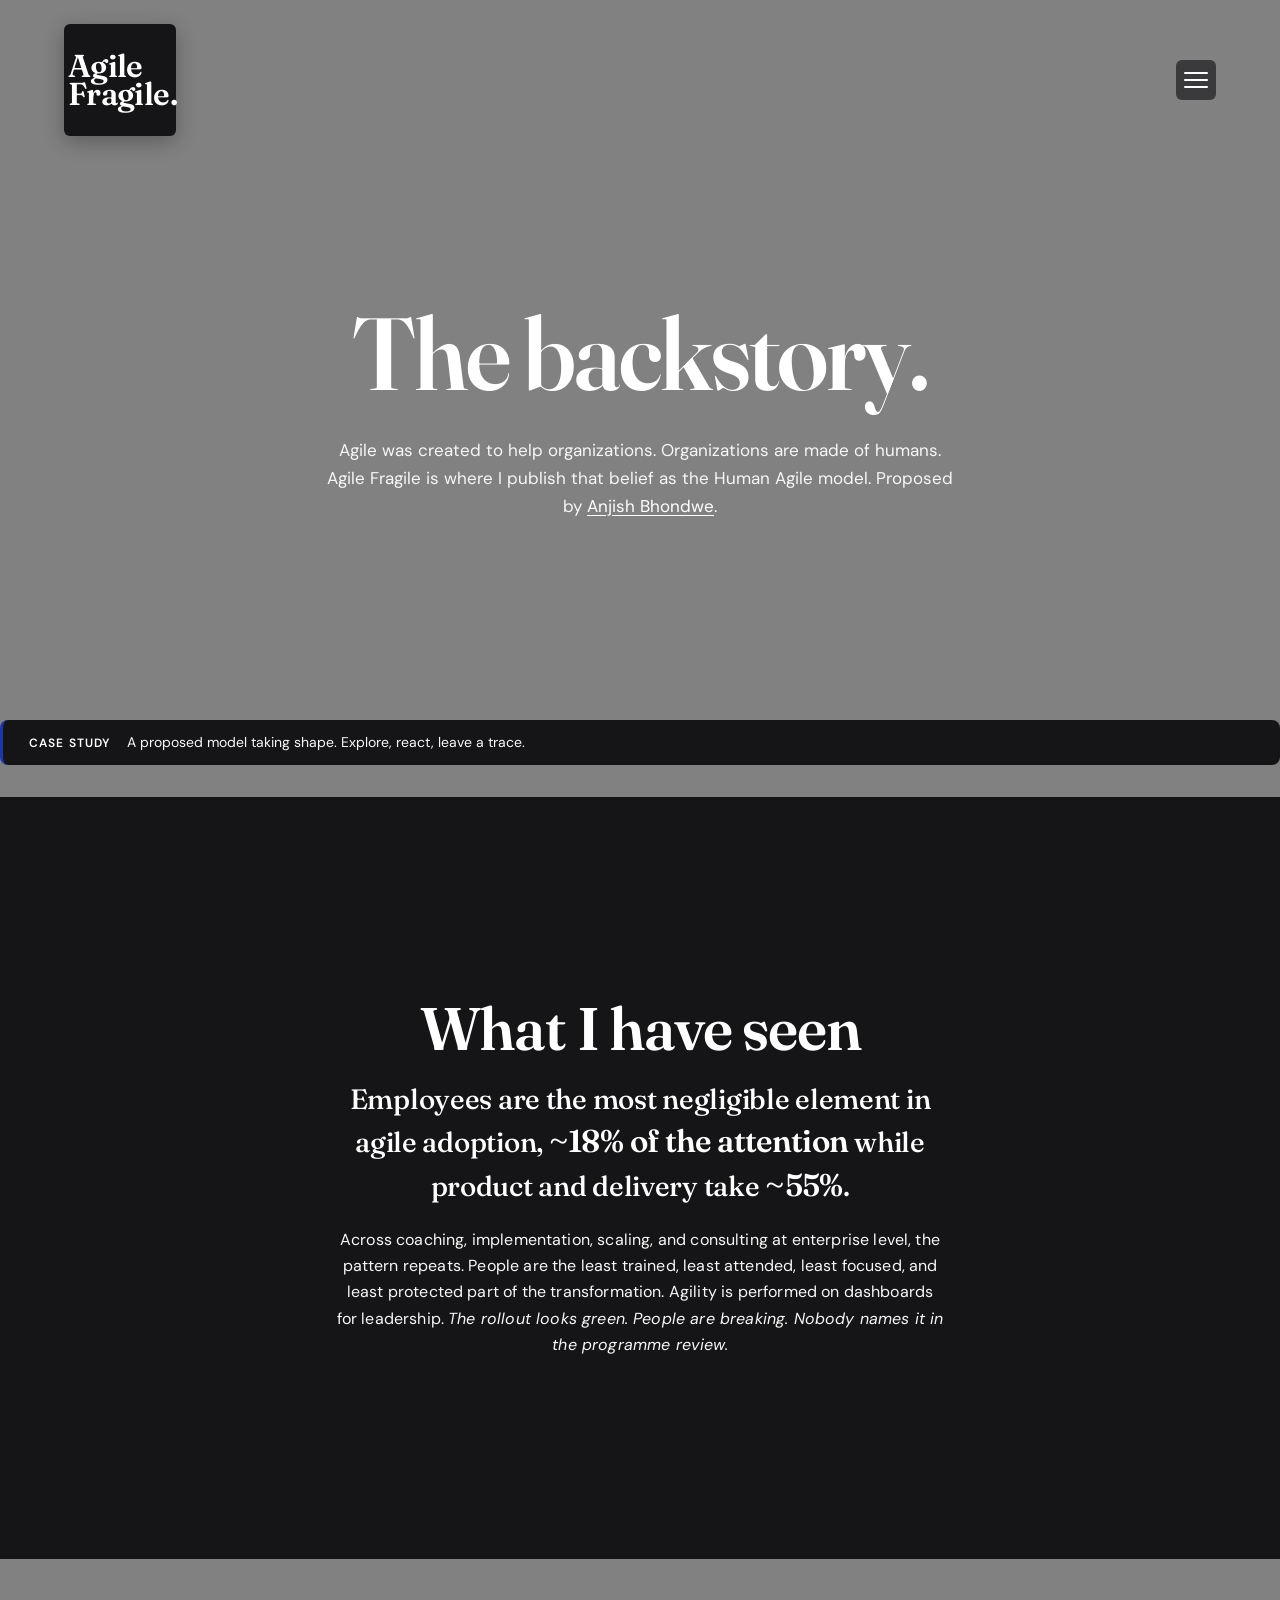
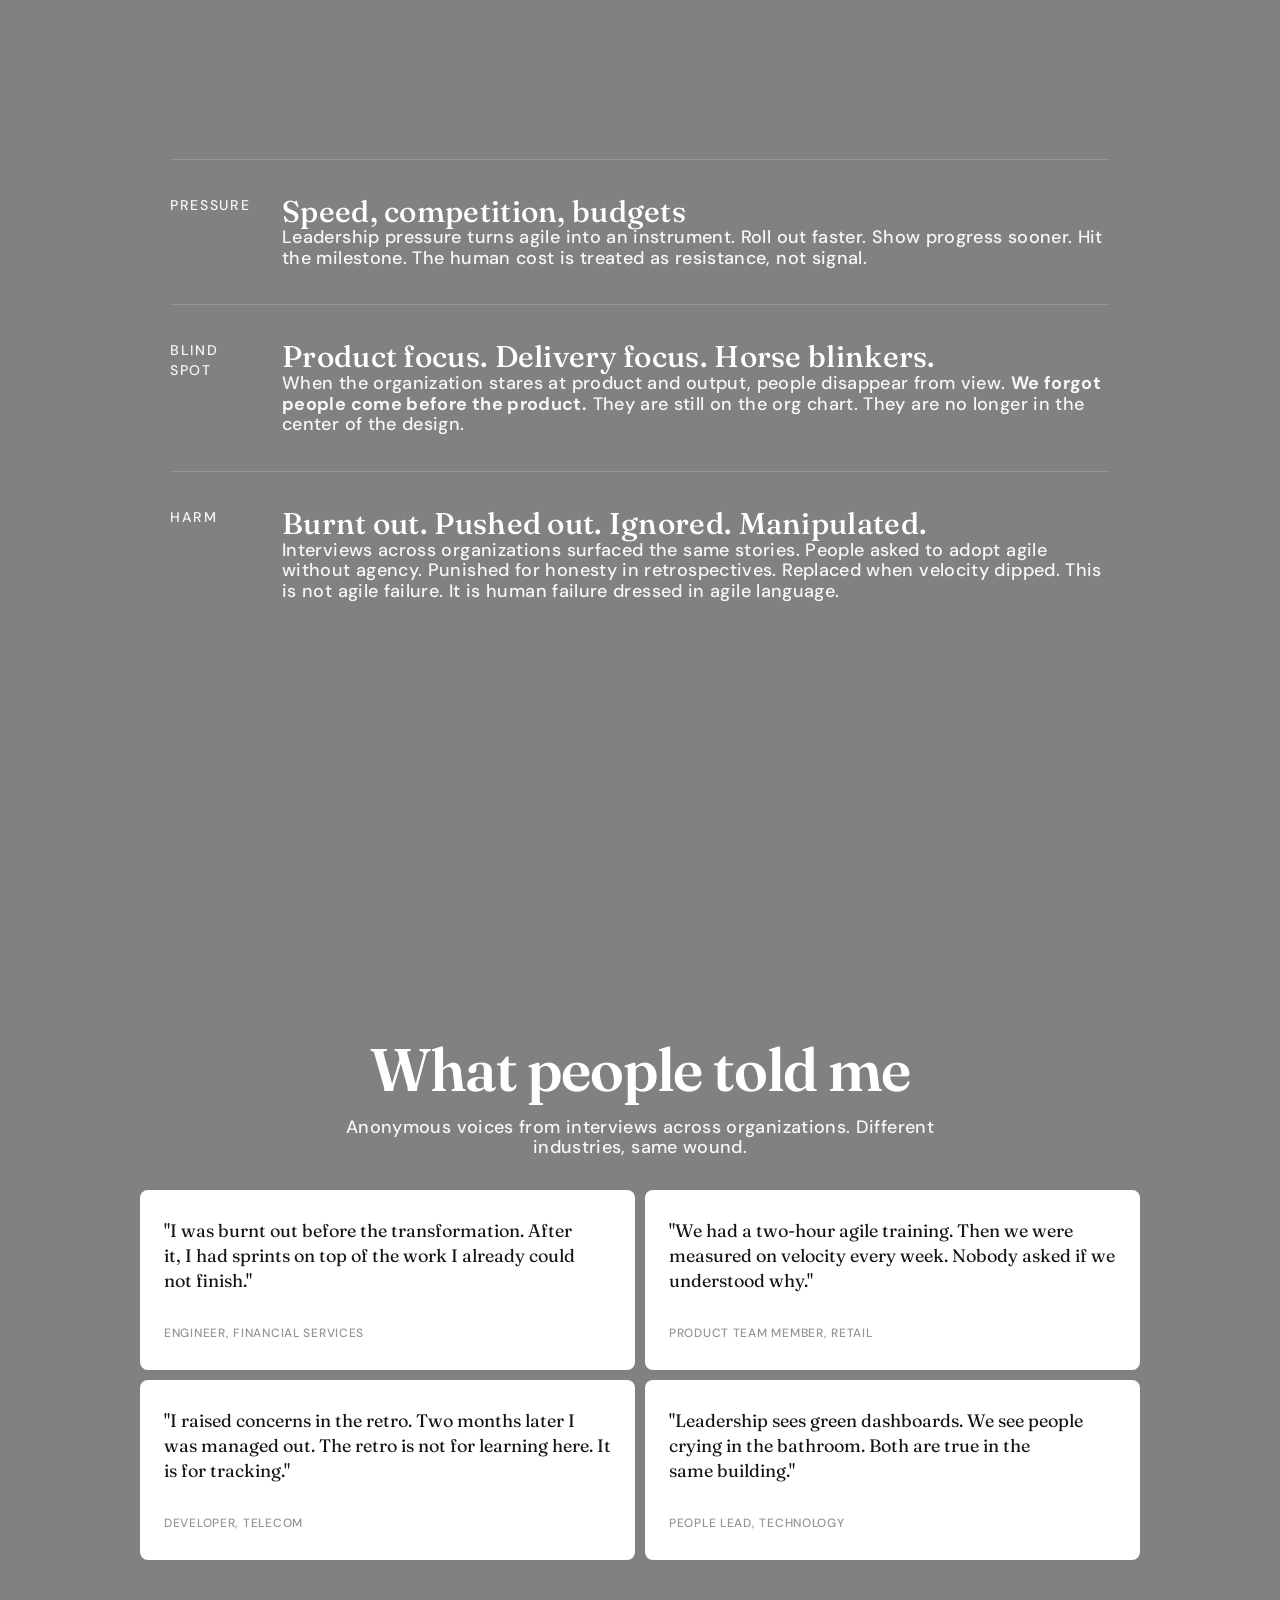
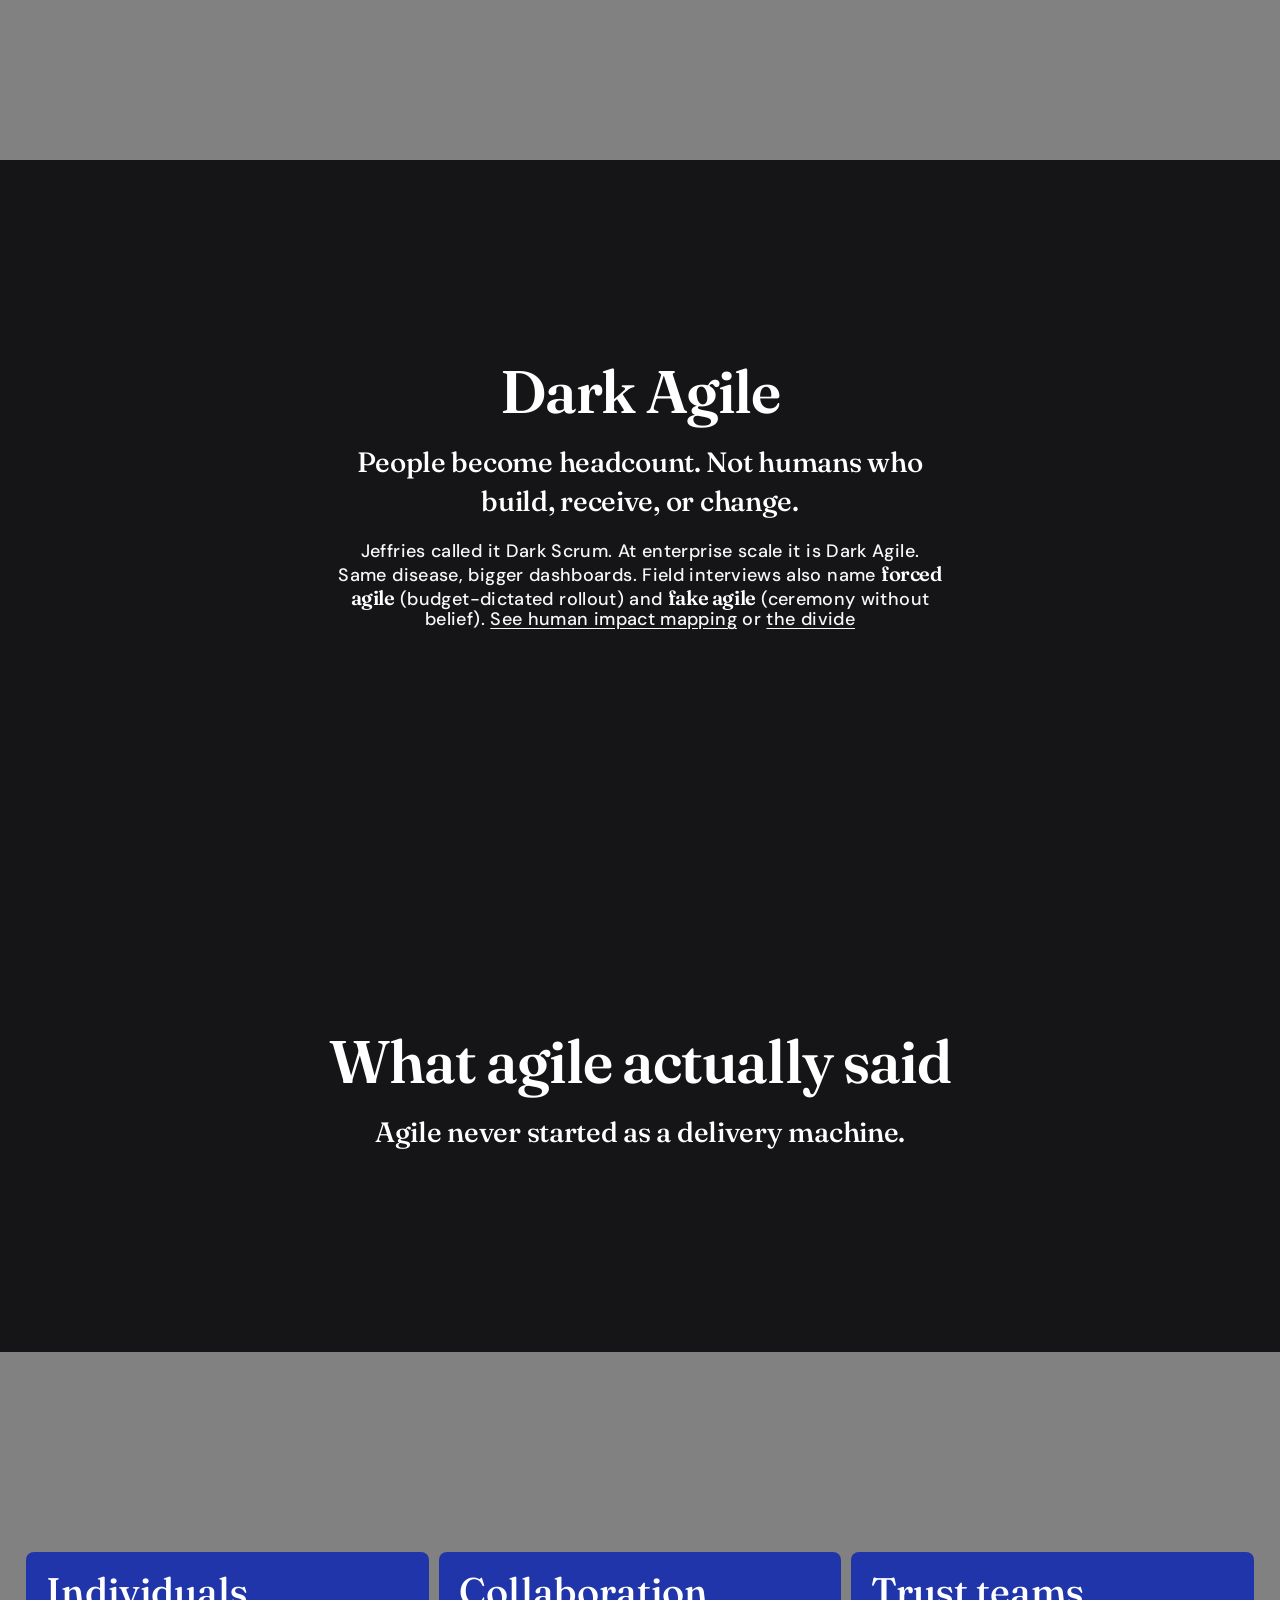
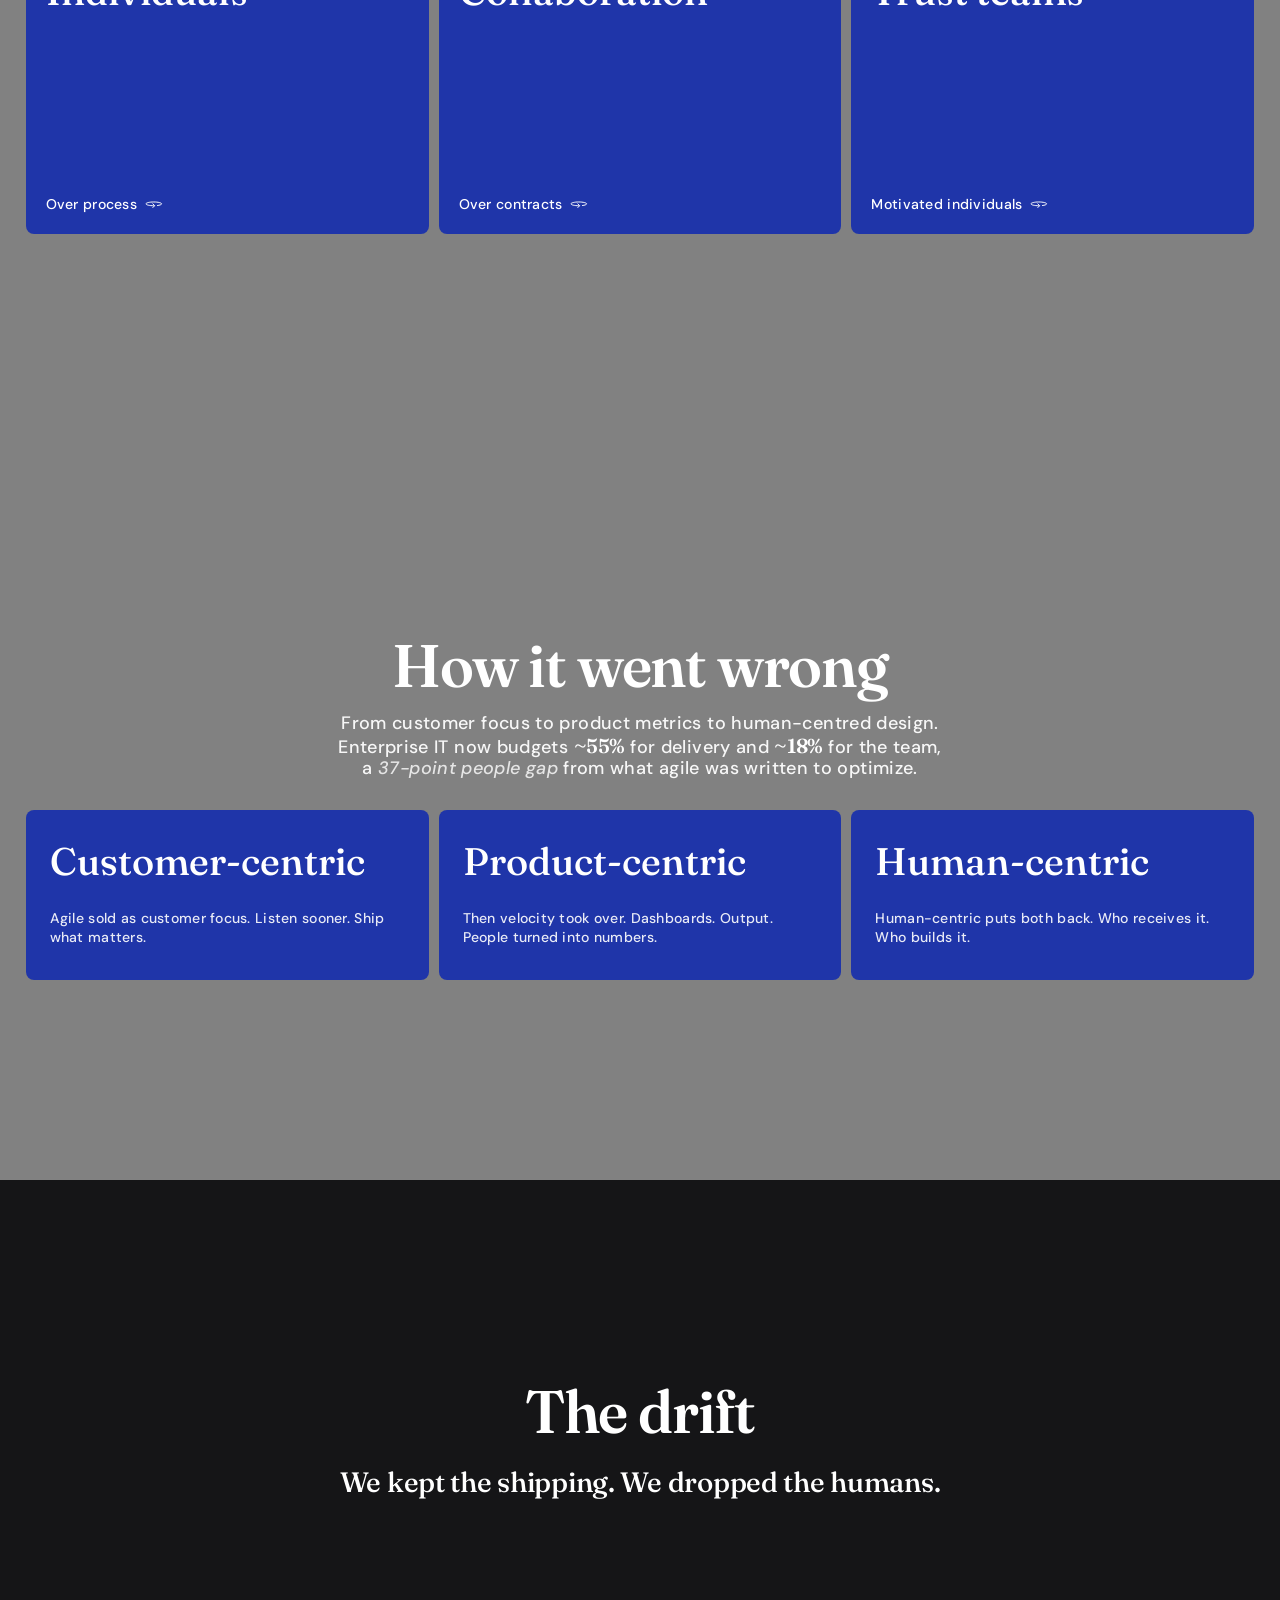
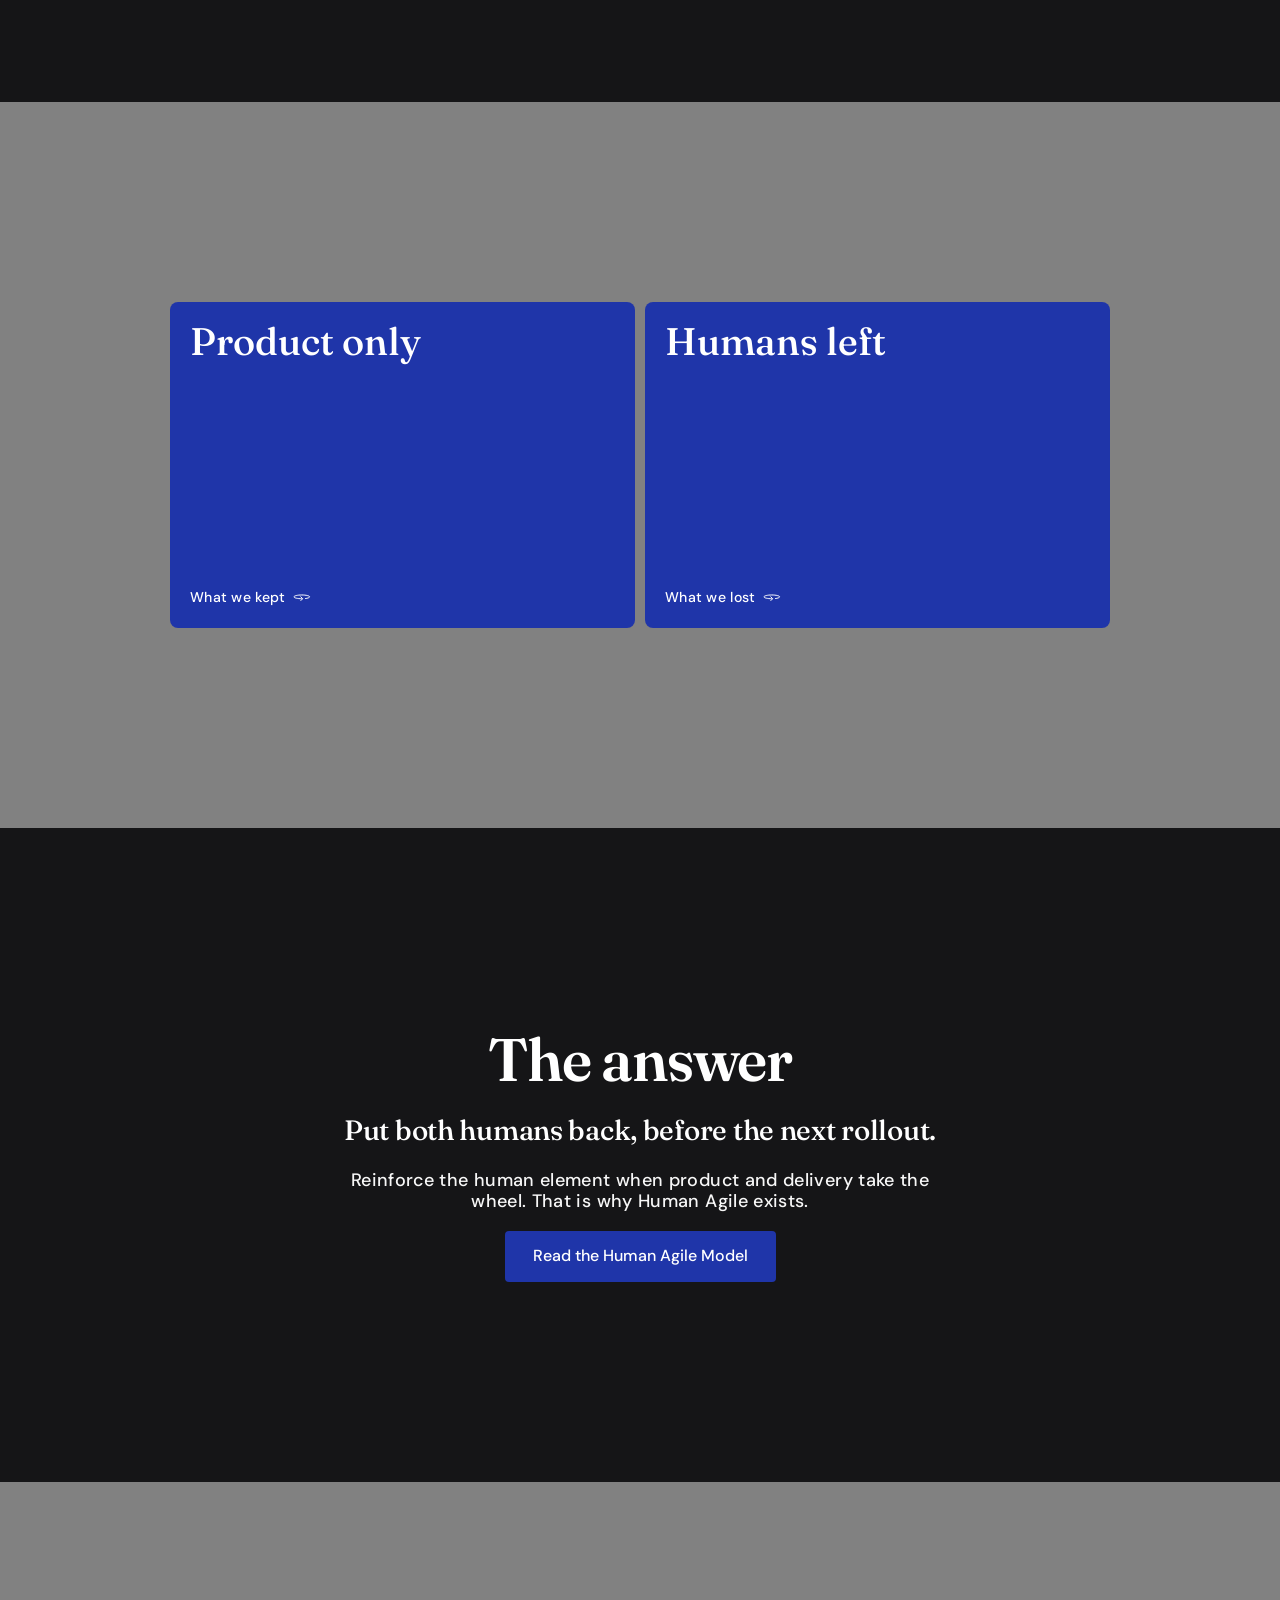
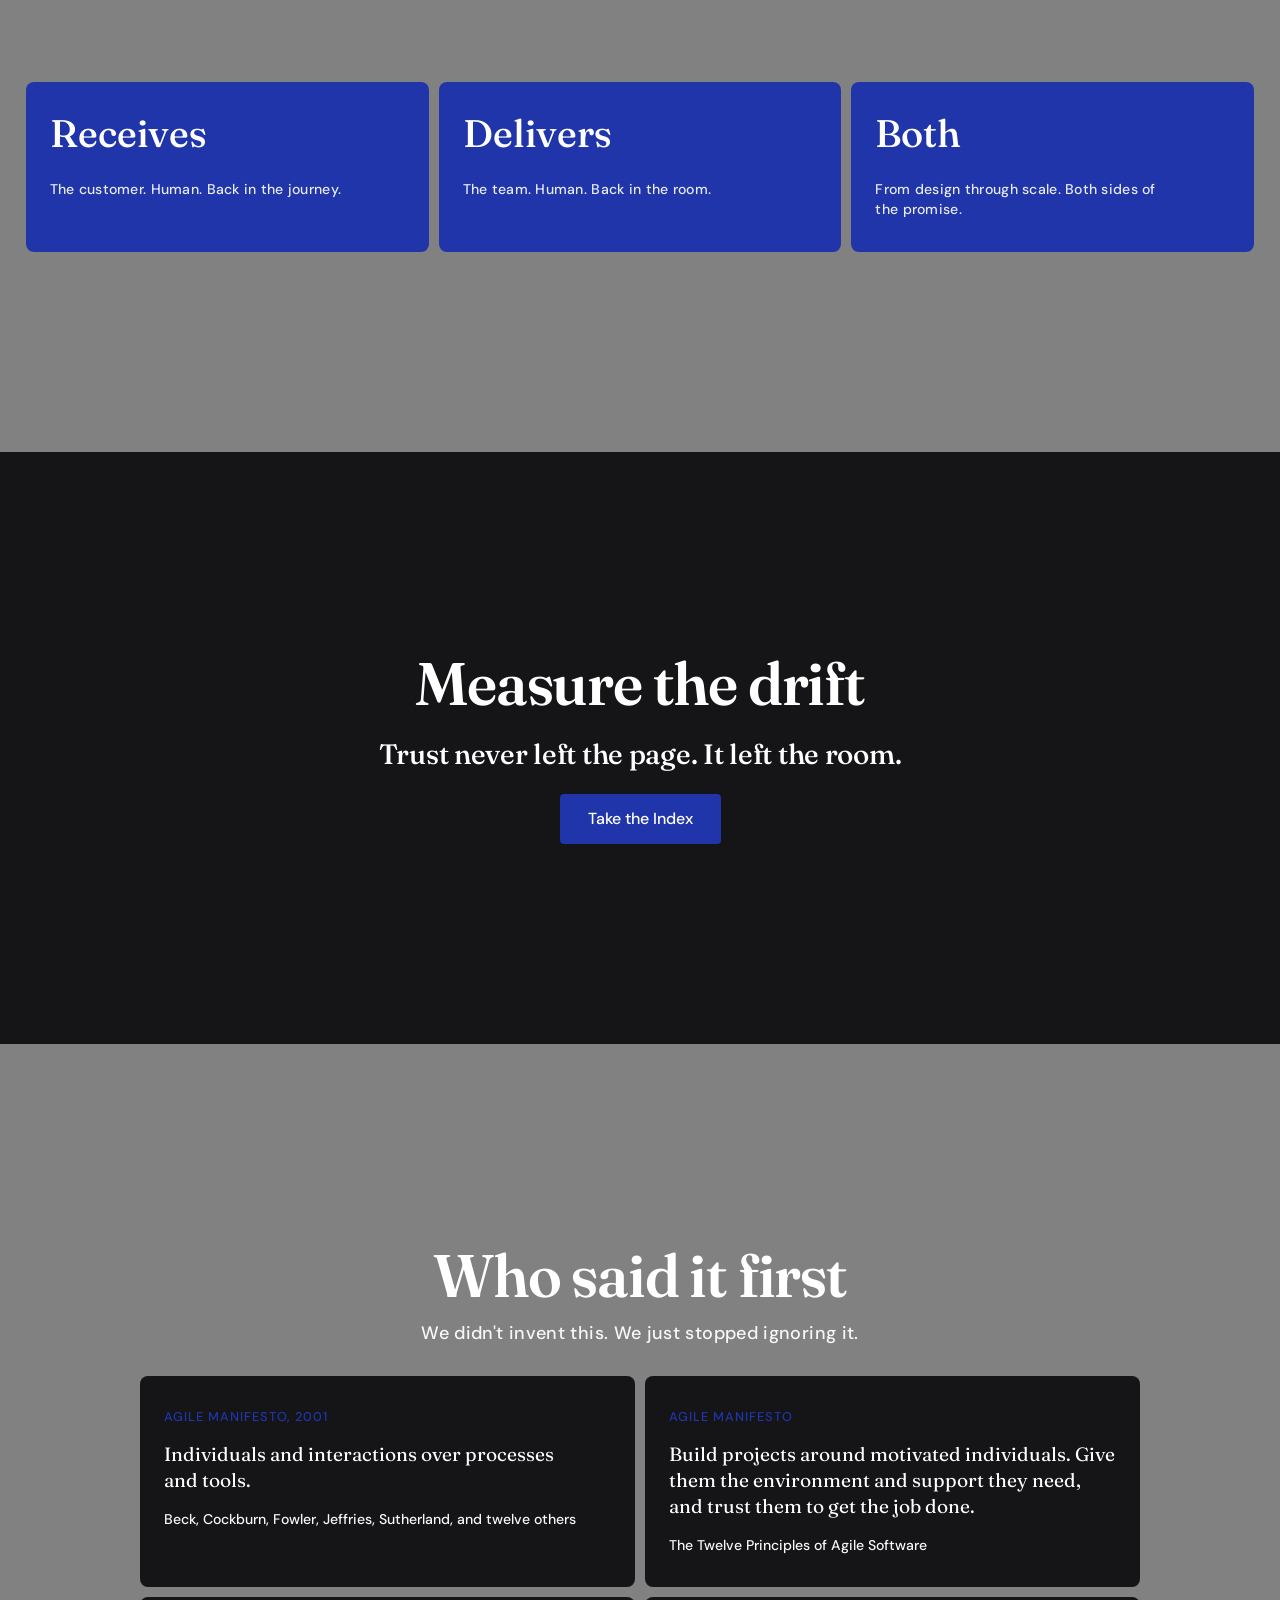
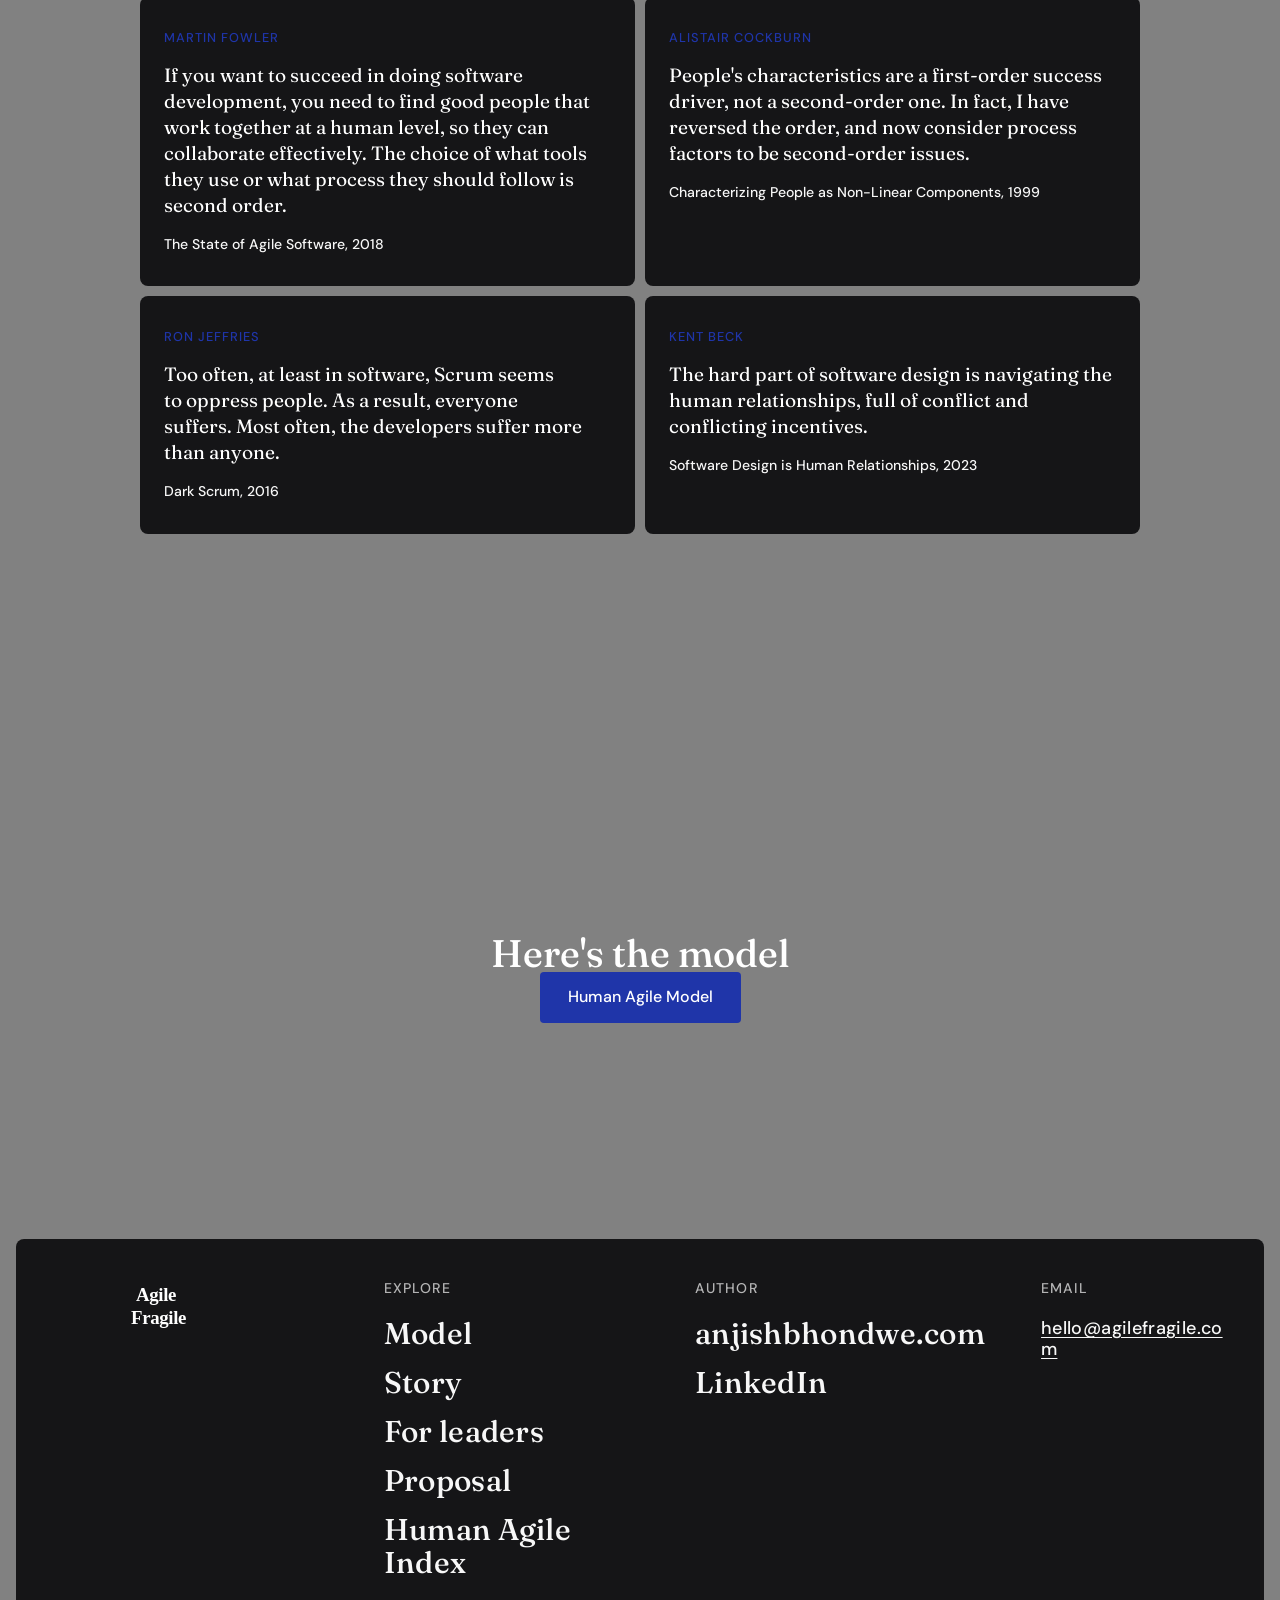
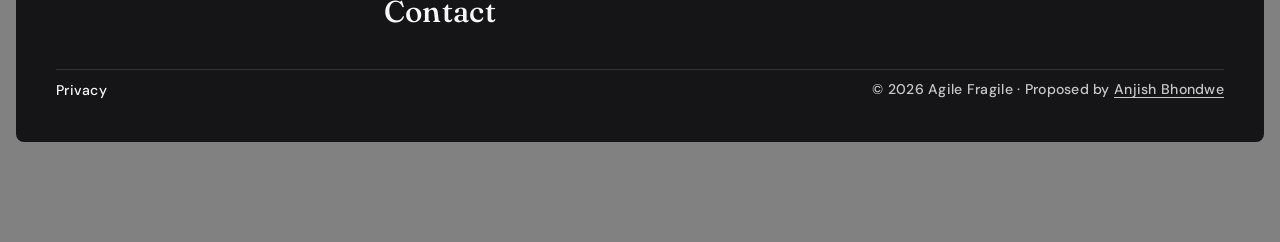
==== about.html @ c13845de "Add human impact charts and forced/fake agile framing Canonical section on leaders page maps socio-t" ====
<!DOCTYPE html>
<html lang="en">
<head>
  <meta charset="UTF-8">
  <meta name="viewport" content="width=device-width, initial-scale=1.0">
  <meta name="description" content="Field notes from enterprise agile. How humans became the blind spot in adoption, scaling, and transformation.">
  <title>The Backstory | Agile Fragile</title>
  <link rel="icon" href="/assets/favicon.svg" type="image/svg+xml">
  <link rel="icon" href="/assets/favicon-32.png" type="image/png" sizes="32x32">
  <link rel="icon" href="/assets/favicon-16.png" type="image/png" sizes="16x16">
  <link rel="apple-touch-icon" href="/assets/apple-touch-icon.png" sizes="180x180">
  <link rel="preconnect" href="https://fonts.googleapis.com">
  <link rel="preconnect" href="https://fonts.gstatic.com" crossorigin>
  <link href="https://fonts.googleapis.com/css2?family=DM+Sans:ital,opsz,wght@0,9..40,400;0,9..40,500;0,9..40,600;0,9..40,700;1,9..40,400;1,9..40,500&family=Fraunces:ital,opsz,wght@0,9..144,500;0,9..144,600;0,9..144,700;1,9..144,500;1,9..144,600;1,9..144,700&display=swap" rel="stylesheet">
  <link rel="stylesheet" href="/assets/site.css">
</head>
<body>
  <header class="site-header">
    <a href="/" class="logo" aria-label="Agile Fragile">
      <div class="logo-mark-box logo-mark-box--header">
        <span class="logo-mark-stack">
          <span class="logo-mark-line">Agile</span>
          <span class="logo-mark-line">Fragile.</span>
        </span>
      </div>
    </a>
    <button type="button" class="nav-toggle" aria-expanded="false" aria-controls="site-nav" aria-label="Open menu">
      <span></span><span></span><span></span>
    </button>
    <nav class="header-links" id="site-nav">
      <a href="/about.html" aria-current="page">Story</a>
      <a href="/model.html">Model</a>
      <a href="/leaders.html">For leaders</a>
      <a href="/how-we-work.html">Proposal</a>
      <a href="/contact.html">Contact</a>
      <a href="/#index">Human Agile Index</a>
    </nav>
  </header>

<main>
    <section class="section hero contain">
      <h1 class="t-h-2">The backstory.</h1>
      <p class="hero-intro">Agile was created to help organizations. Organizations are made of humans. Agile Fragile is where I publish that belief as the Human Agile model. Proposed by <a href="https://anjishbhondwe.com" class="text-link" target="_blank" rel="noopener noreferrer">Anjish Bhondwe</a>.</p>
    </section>

    <section class="concept-section" id="observation">
      <div class="contain concept-inner">
        <h2 class="t-h-3">What I have seen</h2>
        <p class="thesis">Employees are the most negligible element in agile adoption, <strong>~18% of the attention</strong> while product and delivery take <strong>~55%</strong>.</p>
        <p class="body-copy">Across coaching, implementation, scaling, and consulting at enterprise level, the pattern repeats. People are the least trained, least attended, least focused, and least protected part of the transformation. Agility is performed on dashboards for leadership. <em>The rollout looks green. People are breaking. Nobody names it in the programme review.</em></p>
      </div>
    </section>

    <section class="section contain">
      <div class="story-arc">
        <article class="story-beat">
          <span class="beat-num t-b-3">Pressure</span>
          <div>
            <h2 class="t-h-5">Speed, competition, budgets</h2>
            <p class="t-b-2">Leadership pressure turns agile into an instrument. Roll out faster. Show progress sooner. Hit the milestone. The human cost is treated as resistance, not signal.</p>
          </div>
        </article>
        <article class="story-beat">
          <span class="beat-num t-b-3">Blind spot</span>
          <div>
            <h2 class="t-h-5">Product focus. Delivery focus. Horse blinkers.</h2>
            <p class="t-b-2">When the organization stares at product and output, people disappear from view. <strong>We forgot people come before the product.</strong> They are still on the org chart. They are no longer in the center of the design.</p>
          </div>
        </article>
        <article class="story-beat">
          <span class="beat-num t-b-3">Harm</span>
          <div>
            <h2 class="t-h-5">Burnt out. Pushed out. Ignored. Manipulated.</h2>
            <p class="t-b-2">Interviews across organizations surfaced the same stories. People asked to adopt agile without agency. Punished for honesty in retrospectives. Replaced when velocity dipped. This is not agile failure. It is human failure dressed in agile language.</p>
          </div>
        </article>
      </div>
    </section>

    <section class="section contain" id="voices">
      <div class="page-header">
        <h2 class="t-h-3">What people told me</h2>
        <p class="intro">Anonymous voices from interviews across organizations. Different industries, same wound.</p>
      </div>
      <div class="voice-grid">
        <figure class="voice-card">
          <blockquote>"I was burnt out before the transformation. After it, I had sprints on top of the work I already could not finish."</blockquote>
          <cite>Engineer, financial services</cite>
        </figure>
        <figure class="voice-card">
          <blockquote>"We had a two-hour agile training. Then we were measured on velocity every week. Nobody asked if we understood why."</blockquote>
          <cite>Product team member, retail</cite>
        </figure>
        <figure class="voice-card">
          <blockquote>"I raised concerns in the retro. Two months later I was managed out. The retro is not for learning here. It is for tracking."</blockquote>
          <cite>Developer, telecom</cite>
        </figure>
        <figure class="voice-card">
          <blockquote>"Leadership sees green dashboards. We see people crying in the bathroom. Both are true in the same building."</blockquote>
          <cite>People lead, technology</cite>
        </figure>
      </div>
    </section>

    <section class="concept-section" id="dark-agile">
      <div class="contain concept-inner">
        <h2 class="t-h-3">Dark Agile</h2>
        <p class="thesis">People become headcount. Not humans who build, receive, or change.</p>
        <p class="intro t-b-2">Jeffries called it Dark Scrum. At enterprise scale it is Dark Agile. Same disease, bigger dashboards. Field interviews also name <strong>forced agile</strong> (budget-dictated rollout) and <strong>fake agile</strong> (ceremony without belief). <a href="/leaders.html#human-impact" class="text-link">See human impact mapping</a> or <a href="/model.html" style="text-decoration: underline;">the divide</a></p>
      </div>
    </section>

    <section class="concept-section">
      <div class="contain concept-inner">
        <h2 class="t-h-3">What agile actually said</h2>
        <p class="thesis">Agile never started as a delivery machine.</p>
      </div>
    </section>

    <section class="section contain">
      <div class="card-grid">
        <div class="flip-card" data-card>
          <div class="flip-card-inner">
            <div class="flip-face front">
              <h3 class="t-h-4">Individuals</h3>
              <div class="learn-more t-b-3">
                <span>Over process</span>
                <svg class="arrow-icon" viewBox="0 0 18 8" fill="none" aria-hidden="true"><path d="M9.84 4.82C9.36 4.84 9.51 4.85 9 4.85C4.58 4.85 1 3.99 1 2.93C1 1.86 4.58 1 9 1c4.42 0 8 0.86 8 1.93 0 0.77-1.88 1.44-4.6 1.74M9.84 4.82 7.74 2.6M9.84 4.82 7.74 7" stroke="currentColor" stroke-width="1"/></svg>
              </div>
            </div>
            <div class="flip-face back">
              <h3 class="t-h-4">Individuals</h3>
              <ul>
                <li>Listed first in the manifesto</li>
                <li>Buried under rollout pressure</li>
                <li>Pushed to change, rarely encouraged</li>
              </ul>
            </div>
          </div>
          <button class="flip-btn" type="button" aria-label="Flip Individuals card"></button>
        </div>
        <div class="flip-card" data-card>
          <div class="flip-card-inner">
            <div class="flip-face front">
              <h3 class="t-h-4">Collaboration</h3>
              <div class="learn-more t-b-3">
                <span>Over contracts</span>
                <svg class="arrow-icon" viewBox="0 0 18 8" fill="none" aria-hidden="true"><path d="M9.84 4.82C9.36 4.84 9.51 4.85 9 4.85C4.58 4.85 1 3.99 1 2.93C1 1.86 4.58 1 9 1c4.42 0 8 0.86 8 1.93 0 0.77-1.88 1.44-4.6 1.74M9.84 4.82 7.74 2.6M9.84 4.82 7.74 7" stroke="currentColor" stroke-width="1"/></svg>
              </div>
            </div>
            <div class="flip-face back">
              <h3 class="t-h-4">Collaboration</h3>
              <ul>
                <li>Stay close to the customer</li>
                <li>Ship, learn, adjust</li>
                <li>Humans still in the room</li>
              </ul>
            </div>
          </div>
          <button class="flip-btn" type="button" aria-label="Flip Collaboration card"></button>
        </div>
        <div class="flip-card" data-card>
          <div class="flip-card-inner">
            <div class="flip-face front">
              <h3 class="t-h-4">Trust teams</h3>
              <div class="learn-more t-b-3">
                <span>Motivated individuals</span>
                <svg class="arrow-icon" viewBox="0 0 18 8" fill="none" aria-hidden="true"><path d="M9.84 4.82C9.36 4.84 9.51 4.85 9 4.85C4.58 4.85 1 3.99 1 2.93C1 1.86 4.58 1 9 1c4.42 0 8 0.86 8 1.93 0 0.77-1.88 1.44-4.6 1.74M9.84 4.82 7.74 2.6M9.84 4.82 7.74 7" stroke="currentColor" stroke-width="1"/></svg>
              </div>
            </div>
            <div class="flip-face back">
              <h3 class="t-h-4">Trust teams</h3>
              <ul>
                <li>Build around motivated individuals</li>
                <li>Give environment and support</li>
                <li>Trust them to get it done</li>
              </ul>
            </div>
          </div>
          <button class="flip-btn" type="button" aria-label="Flip Trust teams card"></button>
        </div>
      </div>
    </section>

    <section class="section contain">
      <div class="coming-header">
        <h2 class="t-h-3">How it went wrong</h2>
        <p class="intro t-b-2">From customer focus to product metrics to human-centred design. Enterprise IT now budgets <strong>~55%</strong> for delivery and <strong>~18%</strong> for the team, a <em>37-point people gap</em> from what agile was written to optimize.</p>
      </div>
      <div class="model-pipeline">
        <div class="pipeline-step">
          <h3 class="t-h-4">Customer-centric</h3>
          <p class="step-desc t-b-3">Agile sold as customer focus. Listen sooner. Ship what matters.</p>
        </div>
        <div class="pipeline-step">
          <h3 class="t-h-4">Product-centric</h3>
          <p class="step-desc t-b-3">Then velocity took over. Dashboards. Output. People turned into numbers.</p>
        </div>
        <div class="pipeline-step">
          <h3 class="t-h-4">Human-centric</h3>
          <p class="step-desc t-b-3">Human-centric puts both back. Who receives it. Who builds it.</p>
        </div>
      </div>
    </section>

    <section class="concept-section" id="drift">
      <div class="contain concept-inner">
        <h2 class="t-h-3">The drift</h2>
        <p class="thesis">We kept the shipping. We dropped the humans.</p>
      </div>
    </section>

    <section class="section contain">
      <div class="card-grid two">
        <div class="flip-card" data-card>
          <div class="flip-card-inner">
            <div class="flip-face front">
              <h3 class="t-h-4">Product only</h3>
              <div class="learn-more t-b-3">
                <span>What we kept</span>
                <svg class="arrow-icon" viewBox="0 0 18 8" fill="none" aria-hidden="true"><path d="M9.84 4.82C9.36 4.84 9.51 4.85 9 4.85C4.58 4.85 1 3.99 1 2.93C1 1.86 4.58 1 9 1c4.42 0 8 0.86 8 1.93 0 0.77-1.88 1.44-4.6 1.74M9.84 4.82 7.74 2.6M9.84 4.82 7.74 7" stroke="currentColor" stroke-width="1"/></svg>
              </div>
            </div>
            <div class="flip-face back">
              <h3 class="t-h-4">Product only</h3>
              <ul>
                <li>Dashboards and rollouts</li>
                <li>Customers became metrics</li>
                <li>Teams became velocity</li>
              </ul>
            </div>
          </div>
          <button class="flip-btn" type="button" aria-label="Flip Product only card"></button>
        </div>
        <div class="flip-card" data-card>
          <div class="flip-card-inner">
            <div class="flip-face front">
              <h3 class="t-h-4">Humans left</h3>
              <div class="learn-more t-b-3">
                <span>What we lost</span>
                <svg class="arrow-icon" viewBox="0 0 18 8" fill="none" aria-hidden="true"><path d="M9.84 4.82C9.36 4.84 9.51 4.85 9 4.85C4.58 4.85 1 3.99 1 2.93C1 1.86 4.58 1 9 1c4.42 0 8 0.86 8 1.93 0 0.77-1.88 1.44-4.6 1.74M9.84 4.82 7.74 2.6M9.84 4.82 7.74 7" stroke="currentColor" stroke-width="1"/></svg>
              </div>
            </div>
            <div class="flip-face back">
              <h3 class="t-h-4">Humans left</h3>
              <ul>
                <li>Still on the slide, not in the center</li>
                <li>Progress became output</li>
                <li>We abandoned who it was written for</li>
              </ul>
            </div>
          </div>
          <button class="flip-btn" type="button" aria-label="Flip Humans left card"></button>
        </div>
      </div>
    </section>

    <section class="concept-section">
      <div class="contain concept-inner">
        <h2 class="t-h-3">The answer</h2>
        <p class="thesis">Put both humans back, before the next rollout.</p>
        <p class="intro t-b-2">Reinforce the human element when product and delivery take the wheel. That is why Human Agile exists.</p>
        <a href="/model.html" class="hero-cta">Read the Human Agile Model</a>
      </div>
    </section>

    <section class="section contain">
      <div class="model-pipeline">
        <div class="pipeline-step">
          <h3 class="t-h-4">Receives</h3>
          <p class="step-desc t-b-3">The customer. Human. Back in the journey.</p>
        </div>
        <div class="pipeline-step">
          <h3 class="t-h-4">Delivers</h3>
          <p class="step-desc t-b-3">The team. Human. Back in the room.</p>
        </div>
        <div class="pipeline-step">
          <h3 class="t-h-4">Both</h3>
          <p class="step-desc t-b-3">From design through scale. Both sides of the promise.</p>
        </div>
      </div>
    </section>

    <section class="concept-section">
      <div class="contain concept-inner">
        <h2 class="t-h-3">Measure the drift</h2>
        <p class="thesis">Trust never left the page. It left the room.</p>
        <a href="/#index" class="hero-cta">Take the Index</a>
      </div>
    </section>

    <section class="section contain" id="advocates">
      <div class="page-header">
        <h2 class="t-h-3">Who said it first</h2>
        <p class="intro t-b-2">We didn't invent this. We just stopped ignoring it.</p>
      </div>
      <div class="quote-grid">
        <figure class="quote-card">
          <span class="quote-source t-b-3">Agile Manifesto, 2001</span>
          <blockquote>Individuals and interactions over processes and tools.</blockquote>
          <cite>Beck, Cockburn, Fowler, Jeffries, Sutherland, and twelve others</cite>
        </figure>
        <figure class="quote-card">
          <span class="quote-source t-b-3">Agile Manifesto</span>
          <blockquote>Build projects around motivated individuals. Give them the environment and support they need, and trust them to get the job done.</blockquote>
          <cite>The Twelve Principles of Agile Software</cite>
        </figure>
        <figure class="quote-card">
          <span class="quote-source t-b-3">Martin Fowler</span>
          <blockquote>If you want to succeed in doing software development, you need to find good people that work together at a human level, so they can collaborate effectively. The choice of what tools they use or what process they should follow is second order.</blockquote>
          <cite>The State of Agile Software, 2018</cite>
        </figure>
        <figure class="quote-card">
          <span class="quote-source t-b-3">Alistair Cockburn</span>
          <blockquote>People's characteristics are a first-order success driver, not a second-order one. In fact, I have reversed the order, and now consider process factors to be second-order issues.</blockquote>
          <cite>Characterizing People as Non-Linear Components, 1999</cite>
        </figure>
        <figure class="quote-card">
          <span class="quote-source t-b-3">Ron Jeffries</span>
          <blockquote>Too often, at least in software, Scrum seems to oppress people. As a result, everyone suffers. Most often, the developers suffer more than anyone.</blockquote>
          <cite>Dark Scrum, 2016</cite>
        </figure>
        <figure class="quote-card">
          <span class="quote-source t-b-3">Kent Beck</span>
          <blockquote>The hard part of software design is navigating the human relationships, full of conflict and conflicting incentives.</blockquote>
          <cite>Software Design is Human Relationships, 2023</cite>
        </figure>
      </div>
    </section>

    <section class="page-end-cta contain">
      <h2 class="t-h-4">Here's the model</h2>
      <a href="/model.html" class="hero-cta">Human Agile Model</a>
    </section>
  </main>

  <footer class="site-footer contain">
    <div class="footer-panel">
      <div class="footer-top">
        <a href="/" class="footer-logo">
          <img src="/assets/footer-wordmark.svg" alt="Agile Fragile" width="160" height="64">
        </a>
        <div class="footer-cols">
          <div class="footer-col">
            <span class="footer-label t-b-3">Explore</span>
            <ul>
              <li><a href="/model.html" class="t-h-5">Model</a></li>
              <li><a href="/about.html" class="t-h-5">Story</a></li>
              <li><a href="/leaders.html" class="t-h-5">For leaders</a></li>
              <li><a href="/how-we-work.html" class="t-h-5">Proposal</a></li>
              <li><a href="/#index" class="t-h-5">Human Agile Index</a></li>
              <li><a href="/contact.html" class="t-h-5">Contact</a></li>
            </ul>
          </div>
          <div class="footer-col">
            <span class="footer-label t-b-3">Author</span>
            <ul>
              <li><a href="https://anjishbhondwe.com" class="t-h-5" target="_blank" rel="noopener noreferrer">anjishbhondwe.com</a></li>
              <li><a href="https://www.linkedin.com/in/anjish" class="t-h-5" target="_blank" rel="noopener noreferrer">LinkedIn</a></li>
            </ul>
          </div>
          <div class="footer-col">
            <span class="footer-label t-b-3">Email</span>
            <a href="mailto:hello@agilefragile.com" class="footer-email t-b-2">hello@agilefragile.com</a>
          </div>
        </div>
      </div>
      <div class="footer-bottom">
        <ul class="footer-legal">
          <li><a href="/privacy.html" class="t-b-3">Privacy</a></li>
        </ul>
        <p class="footer-copy t-b-3">&copy; 2026 Agile Fragile · Proposed by <a href="https://anjishbhondwe.com" class="text-link" target="_blank" rel="noopener noreferrer">Anjish Bhondwe</a></p>
      </div>
    </div>
  </footer>
  <script src="/assets/site.js"></script>
</body>
</html>
---- assets/site.css ----
:root {
  --page-gray: #818181;
  --black: #151517;
  --white: #ffffff;
  --gray-light: #f7f7f7;
  --gray-medium: #c8c8c8;
  --gray-dark: #949494;
  --accent: #1f35a9;
  --text-secondary: #f7f7f7;
  --text-muted: #c8c8c8;
  --contain: max(2vw, 10px);
  --block: 50px;
  --section: 100px;
  --font-serif: "Fraunces", Georgia, serif;
  --font-sans: "DM Sans", system-ui, sans-serif;
  --header-top: 12px;
  --header-inset: 16px;
  --logo-width: 168px;
  --logo-height: calc(var(--logo-width) * 330 / 700);
  --header-logo-mark-size: clamp(88px, 20vw, 112px);
  --site-header-clearance: calc(var(--header-top) + var(--header-logo-mark-size) + 5.25rem);
  --hero-panel-bottom: 12px;
  --home-chrome: 0;
}

@media (min-width: 1080px) {
  :root { --block: 100px; --section: 200px; }
}
@media (min-width: 600px) {
  :root {
    --header-top: 24px;
    --header-inset: 64px;
    --logo-width: 240px;
    --hero-panel-bottom: 40px;
  }
}

* { box-sizing: border-box; margin: 0; padding: 0; }
html { scroll-behavior: smooth; }
body {
  font-family: var(--font-sans);
  background: var(--page-gray);
  color: var(--white);
  line-height: 1.5;
  -webkit-font-smoothing: antialiased;
}

h1, h2, h3, h4, h5, h6 {
  font-family: var(--font-serif);
  color: var(--white);
}

.thesis {
  font: 500 clamp(20px, 2.2vw, 28px) / 1.4 var(--font-serif);
  letter-spacing: -0.01em;
  color: var(--white);
}

.intro {
  font: 500 clamp(18px, 1.25vw, 24px) / 1.15 var(--font-sans);
  letter-spacing: 0.02em;
  color: var(--text-secondary);
}
::selection { background: var(--accent); color: var(--white); }
a { color: inherit; text-decoration: none; }

.contain {
  width: 100%;
  max-width: 1400px;
  margin: 0 auto;
  padding-inline: max(20px, var(--contain));
}

/* Reading measure: narrow column for paragraphs */
.prose-col {
  width: 100%;
  max-width: 38rem;
  margin-inline: auto;
  text-align: left;
}
.prose-col.center { text-align: center; }

.eyebrow {
  font: 500 clamp(12px, 1.1vw, 16px) / 1.4 var(--font-sans);
  letter-spacing: 0.12em;
  text-transform: uppercase;
  color: var(--gray-light);
}

.section-title {
  font: 600 clamp(28px, 4.5vw, 52px) / 1.12 var(--font-serif);
  letter-spacing: -0.02em;
}

.lead {
  font: 500 clamp(20px, 2.2vw, 28px) / 1.4 var(--font-serif);
  letter-spacing: -0.01em;
  color: var(--white);
}

.body-copy {
  font: 400 clamp(16px, 1.15vw, 18px) / 1.65 var(--font-sans);
  letter-spacing: 0.01em;
  color: var(--gray-light);
}

.body-copy + .body-copy { margin-top: 1em; }

.t-h-2 {
  font: 600 clamp(40px, 13vw, 60px) / 1.05 var(--font-serif);
  letter-spacing: -0.02em;
}
@media (min-width: 600px) {
  .t-h-2 { font-size: clamp(70px, 8vw, 150px); }
}

.t-h-3 {
  font: 600 clamp(40px, 13vw, 60px) / 1.05 var(--font-serif);
  letter-spacing: -0.02em;
}

.t-h-4 {
  font: 500 clamp(26px, 3vw, 50px) / 1 var(--font-serif);
}

.t-h-5 {
  font: 500 clamp(20px, 2.5vw, 30px) / 1.05 var(--font-serif);
  letter-spacing: 0.01em;
}

.t-b-1 {
  font: 400 clamp(22px, 2.5vw, 40px) / 1.1 var(--font-sans);
  letter-spacing: -0.02em;
}
@media (min-width: 600px) {
  .t-b-1 { font: 400 clamp(26px, 2.5vw, 40px) / 1 var(--font-sans); }
}

.t-b-2 {
  font: 500 clamp(18px, 1.25vw, 24px) / 1.15 var(--font-sans);
  letter-spacing: 0.02em;
}

.t-b-3 {
  font: 500 clamp(12px, 1.1vw, 16px) / 1.4 var(--font-sans);
  letter-spacing: 0.02em;
}

.site-header {
  position: fixed;
  top: max(var(--header-top), env(safe-area-inset-top, 0px));
  left: var(--header-inset);
  right: var(--header-inset);
  z-index: 200;
  display: flex;
  align-items: center;
  justify-content: space-between;
  gap: 16px;
  transition: top 0.28s cubic-bezier(0.22, 1, 0.36, 1), left 0.28s cubic-bezier(0.22, 1, 0.36, 1), right 0.28s cubic-bezier(0.22, 1, 0.36, 1);
}
.site-header .logo {
  display: flex;
  align-items: center;
  flex-shrink: 0;
  transition: opacity 0.28s cubic-bezier(0.22, 1, 0.36, 1), transform 0.28s cubic-bezier(0.22, 1, 0.36, 1);
}
.logo-lockup {
  display: flex;
  flex-direction: column;
  align-items: center;
  gap: 2px;
}
.logo-tagline {
  display: block;
  width: max-content;
  max-width: min(96vw, 36rem);
  font-family: var(--font-serif);
  font-weight: 500;
  font-size: clamp(9px, 2.2vw, 13px);
  line-height: 1.35;
  letter-spacing: -0.02em;
  color: var(--white);
  text-align: center;
  white-space: nowrap;
  opacity: 0.92;
}
.logo-tagline em {
  font-family: var(--font-serif);
  font-style: italic;
  font-weight: 600;
  letter-spacing: -0.02em;
  color: inherit;
}
.logo-tagline-lead {
  font-family: var(--font-serif);
  font-style: normal;
  font-weight: 700;
  font-size: calc(1em + 1px);
  letter-spacing: -0.02em;
  color: inherit;
}
.site-header .logo-tagline .logo-tagline-lead {
  font-size: clamp(9px, calc(1.9vw + 1px), 12px);
}
.site-header .logo-tagline {
  max-width: min(96vw, 28rem);
  font-size: clamp(8px, 1.9vw, 11px);
}
.site-header .logo img,
.site-header .logo .logo-wordmark,
.site-header .logo .wordmark-svg {
  width: var(--logo-width);
  height: auto;
  display: block;
  flex-shrink: 0;
}

.nav-toggle {
  display: flex;
  flex-direction: column;
  justify-content: center;
  gap: 5px;
  width: 40px;
  height: 40px;
  padding: 8px;
  border: none;
  background: rgba(21, 21, 23, 0.65);
  border-radius: 6px;
  cursor: pointer;
  flex-shrink: 0;
  transition: opacity 0.28s cubic-bezier(0.22, 1, 0.36, 1), transform 0.28s cubic-bezier(0.22, 1, 0.36, 1);
}
.nav-toggle span {
  display: block;
  height: 2px;
  width: 100%;
  background: var(--white);
  border-radius: 1px;
  transition: transform 0.2s, opacity 0.2s;
}
.site-header.nav-open .nav-toggle span:nth-child(1) { transform: translateY(7px) rotate(45deg); }
.site-header.nav-open .nav-toggle span:nth-child(2) { opacity: 0; }
.site-header.nav-open .nav-toggle span:nth-child(3) { transform: translateY(-7px) rotate(-45deg); }

.header-links {
  display: none;
  position: absolute;
  top: calc(100% + 8px);
  right: 0;
  left: 0;
  flex-direction: column;
  align-items: stretch;
  gap: 0;
  background: var(--black);
  border-radius: 8px;
  padding: 8px;
  box-shadow: 0 16px 48px rgba(0, 0, 0, 0.35);
  z-index: 201;
  font: 500 clamp(12px, 1.1vw, 16px) / 1.4 var(--font-sans);
  letter-spacing: 0.08em;
  text-transform: uppercase;
  transition: opacity 0.28s cubic-bezier(0.22, 1, 0.36, 1), transform 0.28s cubic-bezier(0.22, 1, 0.36, 1);
}

.site-header.nav-open .header-links {
  display: flex;
}

.header-links a {
  color: var(--white);
  padding: 14px 16px;
  border-radius: 4px;
  opacity: 1;
  transition: opacity 0.2s, background 0.2s;
}

.header-links a:hover,
.header-links a[aria-current="page"] {
  opacity: 0.85;
  background: rgba(255, 255, 255, 0.06);
}

/* Home: scroll-driven chrome morph between hero landing and compact header */
body.home-page {
  scroll-behavior: auto;
  --home-header-logo-size: clamp(88px, 20vw, 112px);
  --site-header-clearance: calc(var(--header-top) + var(--home-header-logo-size) + 5.25rem);
}

body.home-page .site-header {
  transition: opacity 0.28s cubic-bezier(0.22, 1, 0.36, 1);
}

body.home-page .site-header .logo {
  opacity: var(--home-chrome);
  transform: translate3d(
    calc((1 - var(--home-chrome)) * -12vw),
    calc((1 - var(--home-chrome)) * 8vh),
    0
  );
}

body.home-page.home-hero-mode .site-header {
  opacity: 0;
  pointer-events: none;
}

body.home-page.home-header-compact .site-header {
  opacity: 1;
  pointer-events: auto;
}

body.home-page.home-hero-mode .site-header .logo {
  position: absolute;
  width: 1px;
  height: 1px;
  overflow: hidden;
  clip: rect(0, 0, 0, 0);
  opacity: 0;
  pointer-events: none;
}

body.home-page.home-hero-mode .nav-toggle,
body.home-page.home-hero-mode .header-links {
  display: none;
}

body.home-page .landing-hero-logo-morph {
  opacity: calc(1 - min(1, var(--home-chrome) * 1.08));
  transform:
    translate3d(calc(var(--home-chrome) * -42vw), calc(var(--home-chrome) * -38vh), 0)
    scale(calc(1 - var(--home-chrome) * 0.74));
  will-change: transform, opacity;
  transition: opacity 0.28s cubic-bezier(0.22, 1, 0.36, 1), transform 0.28s cubic-bezier(0.22, 1, 0.36, 1);
}

body.home-page .landing-hero-lockup .logo-tagline--hero {
  opacity: calc(1 - min(1, var(--home-chrome) * 2.2));
  transition: opacity 0.2s ease-out;
}

body.home-page .landing-section {
  scroll-margin-top: var(--site-header-clearance);
}

@media (prefers-reduced-motion: reduce) {
  body.home-page .site-header,
  body.home-page .site-header .logo,
  body.home-page .header-links,
  body.home-page .nav-toggle,
  body.home-page .landing-hero-logo-morph {
    transition: none;
  }
}

main { padding-top: var(--site-header-clearance); }
main.landing { padding-top: 0; }
.section { padding-block: var(--section); }

.hero {
  display: flex;
  flex-direction: column;
  align-items: center;
  gap: 28px;
  text-align: center;
  padding-block: clamp(48px, 8vw, 80px) var(--section);
}
.hero h1 { width: 100%; }
.hero .intro {
  width: 90%;
  max-width: 720px;
  text-wrap: pretty;
}

.hero-cta,
.btn-primary {
  display: inline-block;
  padding: 14px 28px;
  background: var(--accent);
  color: var(--white);
  border-radius: 4px;
  font: 500 16px / 1.4 var(--font-sans);
  border: none;
  cursor: pointer;
  transition: opacity 0.2s;
}
.hero-cta:hover,
.btn-primary:hover { opacity: 0.9; }

.btn-secondary {
  display: inline-block;
  padding: 14px 28px;
  border: 2px solid rgba(255, 255, 255, 0.35);
  color: var(--white);
  border-radius: 4px;
  font: 500 16px / 1.4 var(--font-sans);
  transition: border-color 0.2s, background 0.2s;
}
.btn-secondary:hover {
  border-color: var(--white);
  background: rgba(255, 255, 255, 0.06);
}

.cta-row {
  display: flex;
  flex-wrap: wrap;
  gap: 12px;
  justify-content: center;
}

.concept-section {
  background: var(--black);
  padding-block: var(--section);
}
.concept-inner {
  display: flex;
  flex-direction: column;
  align-items: center;
  gap: 20px;
  text-align: center;
}
.concept-inner .thesis,
.concept-inner .intro,
.concept-inner .lead,
.concept-inner .body-copy {
  width: 100%;
  max-width: 38rem;
}
.concept-inner .intro,
.concept-inner .body-copy { color: var(--text-secondary); }

.story-prose {
  width: 100%;
  max-width: 38rem;
  display: flex;
  flex-direction: column;
  gap: 1rem;
  text-align: left;
}
.story-prose p {
  color: var(--gray-light);
  text-wrap: pretty;
  line-height: 1.65;
  font-weight: 400;
  font-size: clamp(16px, 1.15vw, 18px);
  letter-spacing: 0.01em;
}
.story-prose .story-punch {
  color: var(--white);
  font-family: var(--font-serif);
  font-size: clamp(20px, 2.2vw, 26px);
  font-weight: 500;
  line-height: 1.35;
  letter-spacing: -0.01em;
}
.hero .story-prose { max-width: 38rem; }

.page-header {
  display: flex;
  flex-direction: column;
  align-items: center;
  gap: 16px;
  text-align: center;
  margin-bottom: 32px;
}
.page-header .intro,
.page-header .section-title {
  max-width: 38rem;
}
.page-header .intro {
  text-wrap: pretty;
  color: var(--text-secondary);
}

.values-header,
.coming-header {
  display: flex;
  flex-direction: column;
  align-items: center;
  gap: 16px;
  text-align: center;
  margin-bottom: 32px;
}
.values-header .intro,
.coming-header .intro {
  width: 100%;
  max-width: 38rem;
  text-wrap: pretty;
  color: var(--text-secondary);
}
.coming-header .intro em { font-style: italic; opacity: 0.85; }

.quote-grid {
  display: grid;
  grid-template-columns: 1fr;
  gap: 10px;
  max-width: 1000px;
  margin: 0 auto;
}
@media (min-width: 900px) {
  .quote-grid { grid-template-columns: repeat(2, 1fr); }
}
.quote-card {
  background: var(--black);
  border-radius: 8px;
  padding: 32px 24px;
  display: flex;
  flex-direction: column;
  gap: 16px;
}
.quote-card blockquote {
  font: 400 clamp(18px, 1.5vw, 24px) / 1.35 var(--font-serif);
  color: var(--white);
  text-wrap: pretty;
}
.quote-card cite {
  font: 500 clamp(12px, 1.1vw, 16px) / 1.4 var(--font-sans);
  color: var(--gray-light);
  font-style: normal;
}
.quote-card .quote-source {
  color: var(--accent);
  text-transform: uppercase;
  letter-spacing: 0.08em;
  font: 500 clamp(11px, 1vw, 14px) / 1.4 var(--font-sans);
}

.model-pipeline {
  display: grid;
  grid-template-columns: 1fr;
  gap: 10px;
}
@media (min-width: 600px) {
  .model-pipeline.four { grid-template-columns: repeat(2, 1fr); }
}
@media (min-width: 900px) {
  .model-pipeline { grid-template-columns: repeat(3, 1fr); }
}
@media (min-width: 1100px) {
  .model-pipeline.four { grid-template-columns: repeat(4, 1fr); }
}
.pipeline-step {
  background: var(--accent);
  border-radius: 8px;
  padding: 32px 24px;
  text-align: left;
  display: flex;
  flex-direction: column;
  gap: 12px;
  min-height: 100%;
}
.pipeline-step h3 { text-align: left; }
.pipeline-step .step-num {
  font: 500 clamp(12px, 1.1vw, 16px) / 1.4 var(--font-sans);
  letter-spacing: 0.12em;
  text-transform: uppercase;
  opacity: 0.7;
  margin-bottom: 12px;
}
.pipeline-step .step-desc {
  margin-top: 16px;
  opacity: 0.9;
  text-wrap: pretty;
}
.pipeline-step a {
  color: var(--white);
  text-decoration: underline;
  text-underline-offset: 3px;
}

.process-flow {
  display: grid;
  grid-template-columns: 1fr;
  gap: 10px;
  max-width: 1000px;
  margin: 0 auto;
}
@media (min-width: 900px) {
  .process-flow { grid-template-columns: repeat(4, 1fr); }
}
.process-step {
  background: var(--black);
  border-radius: 8px;
  padding: 28px 20px;
}
.process-step .step-num {
  color: var(--accent);
  margin-bottom: 12px;
  letter-spacing: 0.12em;
  text-transform: uppercase;
}
.process-step p { color: var(--gray-light); margin-top: 12px; }

.detail-grid {
  display: grid;
  grid-template-columns: 1fr;
  gap: 10px;
}
@media (min-width: 900px) {
  .detail-grid { grid-template-columns: repeat(3, 1fr); }
}
.detail-card {
  background: var(--black);
  border-radius: 8px;
  padding: 32px 24px;
}
.detail-card .card-tag {
  color: var(--accent);
  letter-spacing: 0.1em;
  text-transform: uppercase;
  margin-bottom: 16px;
}
.detail-card ul {
  list-style: none;
  margin-top: 20px;
  display: flex;
  flex-direction: column;
  gap: 12px;
}
.detail-card li {
  color: var(--gray-light);
  padding-left: 16px;
  position: relative;
}
.detail-card li::before {
  content: "";
  position: absolute;
  left: 0;
  top: 0.55em;
  width: 6px;
  height: 6px;
  border-radius: 50%;
  background: var(--accent);
}

.value-row {
  display: grid;
  grid-template-columns: 1fr;
  gap: 16px;
  padding-block: 32px;
  border-top: 1px solid rgba(255, 255, 255, 0.15);
  max-width: 940px;
  margin: 0 auto;
}
@media (min-width: 900px) {
  .value-row {
    grid-template-columns: 1fr 2fr;
    gap: 40px;
    align-items: start;
  }
}
.value-row p { color: var(--gray-light); text-wrap: pretty; }

.card-grid {
  display: grid;
  grid-template-columns: 1fr;
  gap: 10px;
  width: 100%;
}
@media (min-width: 600px) {
  .card-grid { grid-template-columns: repeat(2, 1fr); }
}
@media (min-width: 900px) {
  .card-grid { grid-template-columns: repeat(3, 1fr); }
}
.card-grid.two { max-width: 940px; margin: 0 auto; }
@media (min-width: 600px) {
  .card-grid.two { grid-template-columns: repeat(2, 1fr); }
}

.flip-card {
  position: relative;
  aspect-ratio: 10 / 7;
  perspective: 2000px;
}
.flip-card-inner {
  position: absolute;
  inset: 0;
  transition: transform 0.6s ease;
  transform-style: preserve-3d;
}
.flip-card.flipped .flip-card-inner { transform: rotateY(180deg); }
.flip-face {
  position: absolute;
  inset: 0;
  backface-visibility: hidden;
  border-radius: 8px;
  padding: 20px;
  display: flex;
  flex-direction: column;
  justify-content: space-between;
}
.flip-face.front { background: var(--accent); color: var(--white); }
.flip-face.back {
  background: var(--white);
  color: var(--page-gray);
  transform: rotateY(180deg);
  overflow-y: auto;
}
.flip-face .learn-more { display: flex; align-items: center; gap: 8px; }
.flip-btn {
  position: absolute;
  inset: 0;
  border: none;
  background: transparent;
  cursor: pointer;
  border-radius: 8px;
}
.flip-face.back ul {
  list-style: none;
  display: flex;
  flex-direction: column;
  gap: 16px;
}
.flip-face.back li {
  font: 500 clamp(12px, 1.1vw, 16px) / 1.4 var(--font-sans);
  letter-spacing: 0.02em;
}
.arrow-icon { width: 1.25em; height: auto; }

.index-section { padding-block: var(--section); }
.index-header {
  text-align: center;
  margin-bottom: 40px;
}
.index-header .intro {
  max-width: 38rem;
  margin: 16px auto 0;
  color: var(--text-secondary);
  text-wrap: pretty;
}
.index-panel {
  background: var(--white);
  color: var(--black);
  border-radius: 8px;
  padding: 40px 28px;
  max-width: 800px;
  margin: 0 auto;
  box-shadow: 0 24px 80px rgba(0, 0, 0, 0.25);
}
.index-meta {
  display: flex;
  justify-content: space-between;
  align-items: center;
  margin-bottom: 24px;
}
.index-counter {
  font: 500 clamp(12px, 1.1vw, 16px) / 1.4 var(--font-sans);
  letter-spacing: 0.08em;
  text-transform: uppercase;
  color: var(--gray-dark);
}
.index-progress {
  flex: 1;
  height: 6px;
  background: var(--gray-light);
  border-radius: 3px;
  margin-left: 20px;
  overflow: hidden;
}
.index-progress-bar {
  height: 100%;
  background: var(--accent);
  border-radius: 3px;
  transition: width 0.35s ease;
  width: 0%;
}
.index-question { display: none; }
.index-question.active { display: block; }
.index-question .question-text {
  margin-bottom: 28px;
  text-wrap: pretty;
}
.index-options {
  display: grid;
  grid-template-columns: 1fr 1fr;
  gap: 10px;
}
.index-opt {
  padding: 16px 14px;
  border: 2px solid var(--gray-light);
  border-radius: 4px;
  background: var(--white);
  color: var(--black);
  cursor: pointer;
  transition: border-color 0.2s, background 0.2s;
  text-align: center;
}
.index-opt:hover {
  border-color: var(--accent);
  background: #f0f2ff;
}
.index-result { display: none; text-align: center; }
.index-result.visible { display: block; }
.index-result .result-score {
  color: var(--accent);
  margin: 8px 0 16px;
}
.index-result .result-badge {
  display: inline-block;
  padding: 10px 20px;
  background: var(--accent);
  color: var(--white);
  border-radius: 4px;
  margin-bottom: 20px;
}
.index-result .result-desc {
  color: var(--page-gray);
  margin-bottom: 28px;
  text-wrap: pretty;
  max-width: 36rem;
  margin-inline: auto;
}
.index-result > .index-counter {
  color: var(--gray-dark);
}
.index-restart {
  padding: 14px 24px;
  border: none;
  border-radius: 4px;
  background: var(--accent);
  color: var(--white);
  font: 500 16px / 1.4 var(--font-sans);
  cursor: pointer;
  transition: opacity 0.2s;
}
.index-restart:hover { opacity: 0.9; }

.notify-section {
  background: var(--black);
  padding-block: var(--section);
}
.notify-inner {
  display: flex;
  flex-direction: column;
  align-items: center;
  gap: 40px;
  text-align: center;
}
.notify-inner .desc {
  width: 90%;
  max-width: 520px;
  color: var(--gray-dark);
  text-wrap: pretty;
}

.contact-form,
.notify-form {
  display: flex;
  flex-direction: column;
  gap: 10px;
  width: 100%;
  max-width: 560px;
}
.contact-form .form-row,
.notify-form {
  display: flex;
  flex-wrap: wrap;
  gap: 10px;
}
.contact-form input,
.contact-form textarea,
.notify-form input {
  width: 100%;
  padding: 14px 16px;
  border: none;
  border-radius: 4px;
  font: 500 16px / 1.4 var(--font-sans);
  background: var(--white);
  color: var(--black);
}
.contact-form textarea {
  min-height: 140px;
  resize: vertical;
}
.contact-form input:focus,
.contact-form textarea:focus,
.notify-form input:focus {
  outline: 2px solid var(--accent);
  outline-offset: 2px;
}
.contact-form button,
.notify-form button {
  padding: 14px 24px;
  border: none;
  border-radius: 4px;
  background: var(--accent);
  color: var(--white);
  font: 500 16px / 1.4 var(--font-sans);
  cursor: pointer;
  transition: opacity 0.2s;
}
.contact-form button:hover,
.notify-form button:hover { opacity: 0.9; }

.form-success {
  display: none;
  color: var(--gray-light);
  font: 500 18px / 1.4 var(--font-sans);
  text-align: center;
}
.index-panel .form-success {
  color: var(--page-gray);
}
.form-section.submitted .contact-form,
.form-section.submitted .notify-form,
.form-section.submitted .pulse-form { display: none; }
.form-section.submitted .form-success { display: block; }

.teaser-links {
  display: grid;
  grid-template-columns: 1fr;
  gap: 10px;
}
@media (min-width: 600px) {
  .teaser-links { grid-template-columns: repeat(2, 1fr); }
}
.teaser-link {
  display: flex;
  flex-direction: column;
  justify-content: space-between;
  gap: 20px;
  background: var(--black);
  border-radius: 8px;
  padding: 28px 24px;
  min-height: 160px;
  transition: background 0.2s;
}
.teaser-link:hover { background: #1e1e22; }
.teaser-link .link-arrow {
  display: flex;
  align-items: center;
  gap: 8px;
  opacity: 0.8;
}

.legal-content {
  max-width: 720px;
  margin: 0 auto;
  display: flex;
  flex-direction: column;
  gap: 24px;
}
.legal-content p,
.legal-content li {
  color: var(--gray-light);
  text-wrap: pretty;
}
.legal-content ul {
  padding-left: 20px;
  display: flex;
  flex-direction: column;
  gap: 8px;
}

/* Site footer */
.site-footer {
  padding: 16px 16px var(--block);
}
.footer-panel {
  background: var(--black);
  color: var(--gray-light);
  border-radius: 8px;
  padding: 20px;
  display: flex;
  flex-direction: column;
  gap: 24px;
}
@media (min-width: 768px) {
  .footer-panel { padding: 40px; gap: 40px; }
}
.footer-top {
  display: flex;
  flex-direction: column;
  align-items: center;
  gap: 40px;
  text-align: center;
}
@media (min-width: 900px) {
  .footer-top {
    flex-direction: row;
    align-items: flex-start;
    justify-content: space-between;
    text-align: left;
  }
}
.footer-logo img {
  width: min(50%, 300px);
  height: auto;
  display: block;
}
@media (min-width: 768px) {
  .footer-logo img {
    width: 20%;
    min-width: 200px;
    max-width: 300px;
  }
}
.footer-cols {
  display: flex;
  flex-direction: column;
  align-items: center;
  gap: 32px;
}
@media (min-width: 900px) {
  .footer-cols {
    flex-direction: row;
    align-items: flex-start;
    gap: 56px;
  }
}
.footer-col {
  display: flex;
  flex-direction: column;
  align-items: center;
  gap: 16px;
}
@media (min-width: 900px) {
  .footer-col { align-items: flex-start; gap: 20px; }
}
.footer-label {
  letter-spacing: 0.08em;
  text-transform: uppercase;
  opacity: 0.7;
}
.footer-col ul {
  list-style: none;
  display: flex;
  flex-direction: column;
  align-items: center;
  gap: 12px;
}
@media (min-width: 900px) {
  .footer-col ul { align-items: flex-start; gap: 16px; }
}
.footer-col a {
  transition: opacity 0.2s;
}
.footer-col a:hover { opacity: 0.75; }
.footer-email {
  text-decoration: underline;
  text-underline-offset: 3px;
  word-break: break-all;
}
.footer-bottom {
  display: flex;
  flex-direction: column;
  align-items: center;
  gap: 16px;
  padding-top: 8px;
  border-top: 1px solid rgba(255, 255, 255, 0.12);
}
@media (min-width: 900px) {
  .footer-bottom {
    flex-direction: row;
    justify-content: space-between;
    align-items: center;
  }
}
.footer-legal {
  display: flex;
  flex-wrap: wrap;
  align-items: center;
  justify-content: center;
  gap: 8px 12px;
  list-style: none;
}
.footer-legal .sep { opacity: 0.4; }
.footer-copy { color: var(--text-muted); }

.story-arc {
  max-width: 940px;
  margin: 0 auto;
  display: flex;
  flex-direction: column;
}
.story-beat {
  display: grid;
  grid-template-columns: 1fr;
  gap: 12px;
  padding-block: 36px;
  border-top: 1px solid rgba(255, 255, 255, 0.15);
}
@media (min-width: 900px) {
  .story-beat {
    grid-template-columns: 80px 1fr;
    gap: 32px;
    align-items: start;
  }
}
.story-beat .beat-num {
  color: var(--gray-light);
  letter-spacing: 0.12em;
  text-transform: uppercase;
}
.story-beat p {
  color: var(--text-secondary);
  text-wrap: pretty;
}

.concept-inner .intro a {
  color: var(--text-secondary);
  text-decoration: underline;
  text-underline-offset: 3px;
}
.coming-header .intro a {
  text-decoration: underline;
  text-underline-offset: 3px;
}

.page-end-cta {
  text-align: center;
  padding-block: var(--section);
}
.page-end-cta .intro {
  margin: 16px 0 28px;
  color: var(--text-secondary);
}

.contrast-grid {
  display: grid;
  grid-template-columns: 1fr;
  gap: 10px;
  max-width: 1000px;
  margin: 0 auto;
}
@media (min-width: 900px) {
  .contrast-grid { grid-template-columns: 1fr 1fr; }
}
.contrast-card {
  background: var(--black);
  border-radius: 8px;
  padding: 32px 24px;
}
.contrast-card.highlight {
  background: var(--accent);
}
.contrast-card h3 { margin-bottom: 16px; }
.contrast-card ul {
  list-style: none;
  display: flex;
  flex-direction: column;
  gap: 12px;
}
.contrast-card li {
  color: var(--gray-light);
  text-wrap: pretty;
  padding-left: 16px;
  position: relative;
}
.contrast-card li::before {
  content: "";
  position: absolute;
  left: 0;
  top: 0.55em;
  width: 6px;
  height: 6px;
  border-radius: 50%;
  background: var(--accent);
}
.contrast-card.highlight li { color: rgba(255, 255, 255, 0.92); }
.contrast-card.highlight li::before { background: var(--white); }

.voice-grid {
  display: grid;
  grid-template-columns: 1fr;
  gap: 10px;
  max-width: 1000px;
  margin: 0 auto;
}
@media (min-width: 600px) {
  .voice-grid { grid-template-columns: repeat(2, 1fr); }
}
.voice-card {
  background: var(--white);
  color: var(--black);
  border-radius: 8px;
  padding: 28px 24px;
  display: flex;
  flex-direction: column;
  gap: 16px;
  min-height: 180px;
}
.voice-card blockquote {
  font: 400 clamp(18px, 1.4vw, 22px) / 1.4 var(--font-serif);
  text-wrap: pretty;
  flex: 1;
}
.voice-card cite {
  font: 500 12px / 1.4 var(--font-sans);
  letter-spacing: 0.06em;
  text-transform: uppercase;
  color: var(--gray-dark);
  font-style: normal;
}

.human-arch {
  max-width: 720px;
  margin: 0 auto;
  display: flex;
  flex-direction: column;
  align-items: center;
  gap: 24px;
}
.human-arch-core {
  background: var(--white);
  color: var(--black);
  border-radius: 8px;
  padding: 40px 56px;
  font: 600 clamp(32px, 5vw, 56px) / 1 var(--font-serif);
  letter-spacing: -0.02em;
  text-align: center;
  width: 100%;
  max-width: 360px;
}
.human-arch-ring {
  display: grid;
  grid-template-columns: 1fr;
  gap: 10px;
  width: 100%;
}
@media (min-width: 600px) {
  .human-arch-ring { grid-template-columns: repeat(3, 1fr); }
}
.human-arch-ring span {
  display: block;
  background: var(--accent);
  border-radius: 8px;
  padding: 24px 16px;
  text-align: center;
  font: 500 clamp(20px, 2vw, 28px) / 1.05 var(--font-serif);
}
.human-arch-caption {
  max-width: 560px;
  text-align: center;
  color: var(--gray-light);
  text-wrap: pretty;
}

.hero-intro {
  max-width: 40rem;
  font: 400 clamp(17px, 1.2vw, 20px) / 1.65 var(--font-sans);
  color: var(--text-secondary);
  text-wrap: pretty;
}

.contact-intro {
  display: flex;
  flex-direction: column;
  gap: 1em;
  width: 90%;
  max-width: 40rem;
}

.contact-intro .hero-intro {
  max-width: none;
}

.contact-proposed {
  width: 90%;
  max-width: 40rem;
  margin: 0;
  text-align: center;
  font: 400 clamp(15px, 1.1vw, 18px) / 1.5 var(--font-sans);
  color: var(--text-secondary);
}

.contact-proposed em {
  font-family: var(--font-serif);
  font-style: italic;
  letter-spacing: 0.01em;
}

.contact-proposed a.text-link {
  color: inherit;
  font-style: italic;
}

.model-roles { margin-top: 40px; }

.model-gate { margin-top: 8px; }

.model-gate-link {
  text-align: center;
  margin-top: 24px;
  color: var(--gray-light);
}

.concept-section .model-gate-link a.text-link {
  color: var(--gray-light);
}

.detail-card > p.t-b-3 {
  color: var(--gray-light);
  margin-top: 12px;
}

.foundation-values {
  display: flex;
  flex-direction: column;
  gap: 10px;
  max-width: 720px;
  margin: 0 auto;
}
.foundation-value {
  background: var(--black);
  border-radius: 8px;
  padding: 24px 28px;
}
.foundation-value h3 { margin-bottom: 8px; }
.foundation-value p { color: var(--gray-light); }
.foundation-value--primary {
  background: var(--white);
  color: var(--black);
}
.foundation-value--primary p { color: var(--page-gray); }
.foundation-rank {
  display: block;
  color: var(--accent);
  letter-spacing: 0.1em;
  text-transform: uppercase;
  margin-bottom: 10px;
}

.priority-stack {
  display: flex;
  flex-direction: column;
  gap: 8px;
  max-width: 560px;
  margin: 0 auto 40px;
}
.priority-layer {
  border-radius: 8px;
  padding: 28px 24px;
  text-align: center;
}
.priority-label {
  display: block;
  letter-spacing: 0.1em;
  text-transform: uppercase;
  margin-bottom: 8px;
  opacity: 0.75;
}
.priority-layer--human {
  background: var(--white);
  color: var(--black);
  font: 600 clamp(32px, 5vw, 48px) / 1 var(--font-serif);
  letter-spacing: -0.02em;
}
.priority-layer--bridge {
  background: var(--black);
  color: var(--white);
  font: 500 clamp(16px, 2vw, 20px) / 1.35 var(--font-sans);
}
.priority-layer--product {
  background: var(--accent);
  color: var(--white);
  font: 500 clamp(22px, 3vw, 28px) / 1.2 var(--font-serif);
}
.lens-grid { max-width: 1000px; margin: 0 auto; }

.index-legend {
  display: grid;
  grid-template-columns: 1fr;
  gap: 10px;
  max-width: 1000px;
  margin: 0 auto;
}
@media (min-width: 768px) {
  .index-legend { grid-template-columns: repeat(3, 1fr); }
}
.index-legend-band {
  background: var(--black);
  border-radius: 8px;
  padding: 28px 24px;
  border-top: 3px solid rgba(255, 255, 255, 0.15);
}
.index-legend-band h3 { margin-bottom: 10px; }
.index-legend-band p { color: var(--gray-light); }
.legend-range {
  color: var(--accent);
  letter-spacing: 0.08em;
  text-transform: uppercase;
  margin-bottom: 10px;
}
.index-legend-band--mid { border-top-color: var(--gray-dark); }
.index-legend-band--human {
  background: var(--accent);
  border-top-color: var(--white);
}
.index-legend-band--human p { color: rgba(255, 255, 255, 0.9); }
.index-legend-band--human .legend-range { color: rgba(255, 255, 255, 0.75); }
.index-scoring-note {
  text-align: center;
  max-width: 38rem;
  margin: 28px auto 0;
  color: var(--gray-light);
}

.model-doc-meta {
  background: var(--black);
  border-radius: 8px;
  padding: 28px 32px;
  max-width: 720px;
  margin: 0 auto;
  display: grid;
  grid-template-columns: auto 1fr;
  gap: 10px 24px;
}
.model-doc-meta dt {
  color: var(--accent);
  font: 500 11px / 1.4 var(--font-sans);
  letter-spacing: 0.1em;
  text-transform: uppercase;
}
.model-doc-meta dd {
  color: var(--gray-light);
  font: 400 15px / 1.5 var(--font-sans);
  margin: 0;
}

.model-doc-bar {
  background: var(--black);
  border-radius: 8px;
  padding: 24px 28px;
  max-width: 1000px;
  margin: 0 auto;
  display: flex;
  flex-direction: column;
  gap: 18px;
  align-items: center;
  text-align: center;
}
.model-doc-byline { color: var(--text-secondary); }
.model-doc-byline a {
  text-decoration: underline;
  text-underline-offset: 3px;
}

.model-jump {
  display: flex;
  flex-wrap: wrap;
  gap: 8px;
  justify-content: center;
}
.model-jump a {
  font: 500 11px / 1.4 var(--font-sans);
  letter-spacing: 0.08em;
  text-transform: uppercase;
  color: var(--text-secondary);
  padding: 8px 12px;
  border: 1px solid rgba(255, 255, 255, 0.18);
  border-radius: 4px;
  transition: border-color 0.2s, color 0.2s;
}
.model-jump a:hover {
  border-color: var(--accent);
  color: var(--white);
}

.model-toc {
  max-width: 640px;
  margin: 0 auto;
  background: var(--black);
  border-radius: 8px;
  padding: 28px 32px;
}
.model-toc h2 { margin-bottom: 16px; }
.model-toc ol {
  margin: 0;
  padding-left: 1.25rem;
  display: flex;
  flex-direction: column;
  gap: 8px;
  color: var(--gray-light);
}
.model-toc a {
  color: var(--white);
  text-decoration: underline;
  text-underline-offset: 3px;
}
.model-toc a:hover { opacity: 0.85; }

.model-diagram {
  max-width: 560px;
  margin: 0 auto 32px;
  text-align: center;
}
.model-diagram svg {
  width: 100%;
  height: auto;
  display: block;
}
.model-diagram figcaption {
  margin-top: 12px;
  color: var(--text-secondary);
  text-align: center;
}

.model-glossary { max-width: 1000px; margin: 0 auto; }

.model-glossary-list {
  max-width: 720px;
  margin: 0 auto;
  background: var(--black);
  border-radius: 8px;
  overflow: hidden;
}
.glossary-item {
  padding: 20px 24px;
  border-top: 1px solid rgba(255, 255, 255, 0.1);
}
.glossary-item:first-child { border-top: none; }
.glossary-item dt { margin-bottom: 6px; }
.glossary-item dd { color: var(--gray-light); margin: 0; }

.model-interactive {
  display: block;
  max-width: 1000px;
  margin: 0 auto;
  padding-bottom: var(--section);
}
.model-interactive summary {
  cursor: pointer;
  list-style: none;
  text-align: center;
  color: var(--white);
  padding: 14px 20px;
  border: 2px solid rgba(255, 255, 255, 0.2);
  border-radius: 8px;
  max-width: 400px;
  margin: 0 auto 24px;
}
.model-interactive summary::-webkit-details-marker { display: none; }
.model-interactive[open] summary {
  border-color: var(--accent);
  color: var(--accent);
}

.model-document .section { padding-block: clamp(56px, 8vw, 120px); }
.model-document .concept-section { padding-block: clamp(56px, 8vw, 120px); }
.model-document #model-document-info {
  padding-block: clamp(24px, 4vw, 48px);
}
.model-document [id] {
  scroll-margin-top: 88px;
}
.model-document .detail-grid,
.model-document .model-pipeline,
.model-document .contrast-grid,
.model-document .model-moves-spec,
.model-document .index-legend { margin-top: 0; }

.detail-card h3 { margin-bottom: 10px; }
.move-spec-card h3 { margin-bottom: 10px; }
.move-spec-card > p.t-b-2 { color: var(--gray-light); }

.page-header-block {
  text-align: center;
}
.page-header-block .intro {
  max-width: 38rem;
  margin: 16px auto 0;
  color: var(--text-secondary);
  text-wrap: pretty;
}

.hero .hero-lead {
  max-width: 40rem;
  text-align: center;
  text-wrap: pretty;
}

.model-moves-spec {
  display: flex;
  flex-direction: column;
  gap: 10px;
  max-width: 1000px;
  margin: 0 auto;
}
.move-spec-card {
  background: var(--black);
  border-radius: 8px;
  padding: 28px 24px;
  border-top: 3px solid var(--accent);
}
.move-spec-card h3 { margin-bottom: 12px; }
.move-spec-card > p.t-b-2 { color: var(--gray-light); margin-bottom: 4px; }
.move-spec-card ul {
  margin: 0;
  padding-left: 1.2rem;
  color: var(--gray-light);
}

.index-spec {
  max-width: 640px;
  margin: 32px auto 0;
  background: var(--black);
  border-radius: 8px;
  padding: 28px 24px;
}
.index-spec h3 { margin-bottom: 12px; }
.index-spec > p { color: var(--gray-light); margin-bottom: 16px; }
.index-questions-spec {
  margin: 0;
  padding-left: 1.25rem;
  color: var(--gray-light);
  display: flex;
  flex-direction: column;
  gap: 8px;
}
.index-questions-spec li::marker { color: var(--accent); font-weight: 600; }

.model-copyright {
  max-width: 40rem;
  margin: 0 auto;
  text-align: center;
  display: flex;
  flex-direction: column;
  gap: 14px;
}
.model-copyright p { color: var(--gray-light); text-wrap: pretty; }

.move-detail {
  display: grid;
  grid-template-columns: 1fr;
  gap: 16px;
  margin-top: 20px;
}
@media (min-width: 540px) {
  .move-detail { grid-template-columns: 1fr 1fr; }
}
.move-label {
  text-transform: uppercase;
  letter-spacing: 0.06em;
  color: var(--gray-dark);
  margin-bottom: 8px;
  font-weight: 500;
}
.model-step-panel ul {
  margin: 0;
  padding-left: 1.2rem;
  color: var(--gray-light);
}
.model-step-panel ul li { margin-bottom: 6px; }

.pull-statement {
  font: 500 clamp(22px, 3vw, 32px) / 1.35 var(--font-serif);
  letter-spacing: -0.02em;
  color: var(--white);
  max-width: 38rem;
  margin: 0 auto;
  text-align: center;
}

.section-lead {
  max-width: 38rem;
  margin: 0 auto 32px;
  text-align: center;
  color: var(--gray-light);
  font: 400 clamp(17px, 1.2vw, 20px) / 1.65 var(--font-sans);
}

/* Executive homepage */
.hero-exec { gap: 20px; }
.hero-exec .eyebrow { margin-bottom: 4px; }
.hero-lead {
  max-width: 40rem;
  font: 500 clamp(20px, 2.2vw, 26px) / 1.45 var(--font-serif);
  letter-spacing: -0.01em;
  color: var(--white);
}
.hero-proof {
  max-width: 36rem;
  font: 400 clamp(15px, 1.1vw, 17px) / 1.6 var(--font-sans);
  color: var(--gray-dark);
  letter-spacing: 0.02em;
  text-transform: uppercase;
}

.exec-summary {
  display: grid;
  grid-template-columns: 1fr;
  gap: 10px;
  max-width: 1000px;
  margin: 0 auto;
}
@media (min-width: 900px) {
  .exec-summary { grid-template-columns: repeat(3, 1fr); }
}
.exec-card {
  background: var(--black);
  border-radius: 8px;
  padding: 28px 24px;
  display: flex;
  flex-direction: column;
  gap: 12px;
}
.exec-card h3 { font: 500 clamp(20px, 2vw, 26px) / 1.15 var(--font-serif); }
.exec-card p {
  color: var(--gray-light);
  font: 400 16px / 1.65 var(--font-sans);
  flex: 1;
}
.exec-card a {
  color: var(--accent);
  font: 500 14px / 1.4 var(--font-sans);
  letter-spacing: 0.04em;
  text-transform: uppercase;
}

.proof-stats {
  display: grid;
  grid-template-columns: repeat(2, 1fr);
  gap: 10px;
  max-width: 800px;
  margin: 0 auto 32px;
}
@media (min-width: 600px) {
  .proof-stats { grid-template-columns: repeat(4, 1fr); }
}
.proof-stat {
  background: var(--black);
  border-radius: 8px;
  padding: 24px 16px;
  text-align: center;
}
.proof-stat .num {
  font: 600 clamp(28px, 4vw, 40px) / 1 var(--font-serif);
  color: var(--white);
  letter-spacing: -0.02em;
}
.proof-stat .label {
  margin-top: 8px;
  font: 500 12px / 1.4 var(--font-sans);
  letter-spacing: 0.06em;
  text-transform: uppercase;
  color: var(--gray-dark);
}

.case-grid {
  display: grid;
  grid-template-columns: 1fr;
  gap: 10px;
  max-width: 1000px;
  margin: 0 auto;
}
@media (min-width: 900px) {
  .case-grid { grid-template-columns: repeat(3, 1fr); }
}
.case-card {
  background: var(--white);
  color: var(--black);
  border-radius: 8px;
  padding: 28px 24px;
  display: flex;
  flex-direction: column;
  gap: 12px;
}
.case-card .case-sector {
  font: 500 11px / 1.4 var(--font-sans);
  letter-spacing: 0.1em;
  text-transform: uppercase;
  color: var(--accent);
}
.case-card h3 {
  font: 500 clamp(18px, 1.8vw, 22px) / 1.25 var(--font-serif);
}
.case-card p {
  font: 400 15px / 1.6 var(--font-sans);
  color: var(--page-gray);
  flex: 1;
}
.case-card .case-outcome {
  font: 500 14px / 1.45 var(--font-sans);
  color: var(--black);
  padding-top: 12px;
  border-top: 1px solid var(--gray-light);
}

.sector-tags {
  display: flex;
  flex-wrap: wrap;
  justify-content: center;
  gap: 8px;
  max-width: 720px;
  margin: 24px auto 0;
}
.sector-tag {
  padding: 8px 14px;
  border-radius: 999px;
  background: rgba(255, 255, 255, 0.08);
  font: 500 12px / 1.4 var(--font-sans);
  letter-spacing: 0.06em;
  text-transform: uppercase;
}

.founder-section { padding-block: var(--section); }
.founder-card {
  display: grid;
  grid-template-columns: 1fr;
  gap: 28px;
  max-width: 900px;
  margin: 0 auto;
  background: var(--black);
  border-radius: 8px;
  padding: 32px 24px;
  align-items: start;
}
@media (min-width: 700px) {
  .founder-card {
    grid-template-columns: 200px 1fr;
    padding: 40px;
    gap: 40px;
  }
}
.founder-photo {
  width: 100%;
  max-width: 200px;
  margin: 0 auto;
  border-radius: 8px;
  display: block;
  aspect-ratio: 4 / 5;
  object-fit: cover;
}
.founder-card h2 {
  font: 600 clamp(24px, 3vw, 36px) / 1.15 var(--font-serif);
  margin-bottom: 4px;
}
.founder-role {
  font: 500 13px / 1.4 var(--font-sans);
  letter-spacing: 0.08em;
  text-transform: uppercase;
  color: var(--accent);
  margin-bottom: 16px;
}
.founder-card p {
  color: var(--gray-light);
  font: 400 16px / 1.65 var(--font-sans);
  margin-bottom: 12px;
}
.founder-links {
  display: flex;
  flex-wrap: wrap;
  gap: 12px;
  margin-top: 20px;
}
.founder-links a {
  display: inline-block;
  padding: 12px 20px;
  border-radius: 4px;
  font: 500 14px / 1.4 var(--font-sans);
  transition: opacity 0.2s;
}
.founder-links .primary {
  background: var(--accent);
  color: var(--white);
}
.founder-links .secondary {
  border: 2px solid rgba(255, 255, 255, 0.25);
  color: var(--white);
}
.founder-links a:hover { opacity: 0.88; }

.explore-grid {
  display: grid;
  grid-template-columns: 1fr;
  gap: 10px;
  max-width: 1000px;
  margin: 0 auto;
}
@media (min-width: 600px) {
  .explore-grid { grid-template-columns: repeat(2, 1fr); }
}
.explore-link {
  display: flex;
  flex-direction: column;
  gap: 8px;
  background: var(--black);
  border-radius: 8px;
  padding: 28px 24px;
  min-height: 140px;
  transition: background 0.2s;
}
.explore-link:hover { background: #1e1e22; }
.explore-link span {
  font: 500 12px / 1.4 var(--font-sans);
  letter-spacing: 0.08em;
  text-transform: uppercase;
  color: var(--accent);
}
.explore-link strong {
  font: 500 clamp(20px, 2vw, 26px) / 1.15 var(--font-serif);
  color: var(--white);
}

.leader-pillar {
  display: grid;
  grid-template-columns: 1fr;
  gap: 10px;
  max-width: 1000px;
  margin: 0 auto;
}
@media (min-width: 900px) {
  .leader-pillar { grid-template-columns: repeat(3, 1fr); }
}
.leader-pillar article {
  background: var(--black);
  border-radius: 8px;
  padding: 32px 24px;
}
.leader-pillar h3 {
  font: 500 clamp(20px, 2vw, 26px) / 1.15 var(--font-serif);
  margin-bottom: 12px;
}
.leader-pillar p {
  color: var(--gray-light);
  font: 400 16px / 1.65 var(--font-sans);
}
.leader-pillar ul {
  list-style: none;
  margin-top: 16px;
  display: flex;
  flex-direction: column;
  gap: 10px;
}
.leader-pillar li {
  color: var(--gray-light);
  font: 400 15px / 1.55 var(--font-sans);
  padding-left: 14px;
  position: relative;
}
.leader-pillar li::before {
  content: "";
  position: absolute;
  left: 0;
  top: 0.55em;
  width: 5px;
  height: 5px;
  border-radius: 50%;
  background: var(--accent);
}

/* Human impact bar charts (leaders page) */
.impact-lead {
  max-width: 42rem;
  margin: 0 auto 32px;
  color: var(--gray-light);
  text-wrap: pretty;
  line-height: 1.65;
}
.impact-lead a.text-link {
  color: var(--white);
  text-decoration: underline;
  text-underline-offset: 3px;
}

.impact-charts {
  display: grid;
  grid-template-columns: 1fr;
  gap: 10px;
  max-width: 1000px;
  margin: 0 auto;
}
@media (min-width: 900px) {
  .impact-charts { grid-template-columns: 1fr 1fr; }
}

.impact-chart-panel {
  background: var(--black);
  border-radius: 8px;
  padding: 28px 24px;
  display: flex;
  flex-direction: column;
  gap: 16px;
}
.impact-chart-panel figcaption {
  margin-bottom: 0;
}
.impact-chart-note {
  color: var(--gray-light);
  text-wrap: pretty;
  line-height: 1.5;
}
.impact-chart-note a.text-link {
  color: var(--white);
  text-decoration: underline;
  text-underline-offset: 3px;
}

.impact-chart {
  display: flex;
  flex-direction: column;
  gap: 14px;
}
.impact-chart-row {
  display: grid;
  grid-template-columns: minmax(0, 1fr) minmax(0, 2fr) auto;
  gap: 10px 12px;
  align-items: center;
}
@media (max-width: 599px) {
  .impact-chart-row {
    grid-template-columns: 1fr auto;
    grid-template-rows: auto auto;
  }
  .impact-chart-track { grid-column: 1 / -1; }
}
.impact-chart-label {
  color: var(--gray-light);
  text-wrap: pretty;
  line-height: 1.4;
}
.impact-chart-track {
  height: 10px;
  background: rgba(255, 255, 255, 0.1);
  border-radius: 4px;
  overflow: hidden;
}
.impact-chart-bar {
  height: 100%;
  width: calc(var(--impact-pct, 0) * 1%);
  border-radius: 4px;
  transition: width 0.4s ease;
}
.impact-chart-bar--delivery { background: var(--accent); }
.impact-chart-bar--process { background: var(--gray-dark); }
.impact-chart-bar--human { background: var(--white); }
.impact-chart-bar--strain { background: #c45c4a; }
.impact-chart-bar--velocity { background: #e8a838; }
.impact-chart-val {
  color: var(--white);
  font-variant-numeric: tabular-nums;
  min-width: 2.75rem;
  text-align: right;
}

.impact-legend {
  max-width: 42rem;
  margin: 28px auto 0;
  display: flex;
  flex-direction: column;
  gap: 12px;
  color: var(--gray-light);
  text-wrap: pretty;
  line-height: 1.6;
}
.impact-legend p + p { margin-top: 0; }
.impact-legend .focus-label {
  font-size: 1em;
}

.text-link {
  text-decoration: underline;
  text-underline-offset: 3px;
}
.text-link:hover { opacity: 0.85; }
.hero-intro a.text-link { color: var(--white); }

.form-error {
  display: none;
  color: #ffb4b4;
  font: 500 14px / 1.4 var(--font-sans);
  text-align: center;
}
.form-section.has-error .form-error { display: block; }
.contact-form button:disabled,
.notify-form button:disabled { opacity: 0.6; cursor: wait; }

/* Case study interactivity */
body.home-page .case-study-banner {
  display: none !important;
}

.case-study-banner {
  margin-top: 0;
  margin-bottom: 32px;
  padding: 12px 16px;
  background: var(--black);
  border-radius: 8px;
  border-left: 3px solid var(--accent);
  display: flex;
  flex-wrap: wrap;
  align-items: baseline;
  gap: 8px 16px;
  max-width: 1400px;
  margin-inline: auto;
  padding-inline: max(20px, var(--contain));
}
.case-study-banner__label {
  font: 600 12px / 1.4 var(--font-sans);
  letter-spacing: 0.1em;
  text-transform: uppercase;
  color: var(--white);
  margin: 0;
}
.case-study-banner__label span { color: var(--accent); }
.case-study-banner__text {
  font: 400 14px / 1.5 var(--font-sans);
  color: var(--gray-light);
  margin: 0;
}

.whats-new {
  margin: 0 auto 24px;
  max-width: 1400px;
  padding: 0 max(20px, var(--contain));
}
.whats-new summary {
  cursor: pointer;
  color: var(--accent);
  letter-spacing: 0.08em;
  text-transform: uppercase;
  list-style: none;
}
.whats-new summary::-webkit-details-marker { display: none; }
.whats-new ul {
  margin-top: 12px;
  padding-left: 1.2em;
  color: var(--gray-light);
  display: flex;
  flex-direction: column;
  gap: 6px;
}

.index-share {
  margin: 12px auto 0;
  display: inline-flex;
}
.index-share-note {
  margin-top: 8px;
  color: var(--page-gray);
  text-align: center;
}
.index-panel .btn-secondary {
  border-color: rgba(21, 21, 23, 0.22);
  color: var(--black);
  background: var(--white);
}
.index-panel .btn-secondary:hover {
  border-color: var(--accent);
  background: #f0f2ff;
  color: var(--black);
}
.index-panel .index-result .cta-row {
  gap: 12px;
  margin-bottom: 4px;
}
.index-report-form {
  margin-top: 20px;
  padding: 16px 14px;
  border-radius: 8px;
  background: #eef0f8;
  border: 1px solid rgba(31, 53, 169, 0.18);
  text-align: left;
  max-width: 340px;
  margin-inline: auto;
  display: flex;
  flex-direction: column;
  gap: 10px;
  font: 400 14px / 1.45 var(--font-sans);
  color: var(--black);
}
.index-report-lead {
  text-align: center;
  color: var(--black);
  font: 600 13px / 1.35 var(--font-sans);
  letter-spacing: 0.04em;
  text-transform: uppercase;
}
.index-field {
  display: flex;
  flex-direction: column;
  gap: 6px;
}
.index-field-label {
  font: 600 13px / 1.35 var(--font-sans);
  color: var(--black);
}
.index-field-req {
  color: var(--accent);
}
.index-field-hint {
  font-weight: 400;
  color: var(--page-gray);
}
.index-report-form select,
.index-report-form input[type="email"] {
  width: 100%;
  padding: 10px 12px;
  border: 1px solid rgba(21, 21, 23, 0.18);
  border-radius: 6px;
  background: var(--white);
  color: var(--black);
  font: 500 14px / 1.4 var(--font-sans);
}
.index-report-form select:invalid {
  color: var(--gray-dark);
}
.index-report-form input::placeholder {
  color: var(--gray-dark);
  font-weight: 400;
}
.index-anon-toggle {
  display: flex;
  align-items: center;
  gap: 8px;
  font: 500 13px / 1.4 var(--font-sans);
  color: var(--black);
  cursor: pointer;
}
.index-anon-toggle input {
  width: 16px;
  height: 16px;
  accent-color: var(--accent);
}
.index-report-ident {
  display: flex;
  flex-direction: column;
  gap: 8px;
}
.index-report-status {
  text-align: center;
  color: var(--page-gray);
  min-height: 1.35em;
  font: 500 12px / 1.4 var(--font-sans);
}
.index-score-report {
  display: none;
}
.index-panel .form-error {
  color: #b42318;
}
.index-panel .index-restart {
  margin-top: 20px;
  display: inline-flex;
}

.model-walk {
  max-width: 1000px;
  margin: 0 auto;
}
.model-step-nav {
  display: flex;
  flex-wrap: wrap;
  gap: 8px;
  margin-bottom: 20px;
}
.model-step-btn {
  flex: 1 1 auto;
  min-width: 5rem;
  padding: 12px 16px;
  border: 2px solid rgba(255, 255, 255, 0.2);
  border-radius: 6px;
  background: var(--black);
  color: var(--gray-light);
  font: 500 14px / 1.3 var(--font-sans);
  letter-spacing: 0.04em;
  cursor: pointer;
  transition: border-color 0.2s, color 0.2s, background 0.2s;
}
.model-step-btn:hover { border-color: var(--accent); color: var(--white); }
.model-step-btn.active {
  border-color: var(--accent);
  background: rgba(31, 53, 169, 0.35);
  color: var(--white);
}
.model-step-panel {
  background: var(--black);
  border-radius: 8px;
  padding: 28px 24px;
  border-top: 3px solid var(--accent);
}
.model-step-panel[hidden] { display: none; }
.model-step-panel h3 { margin-bottom: 12px; }
.model-step-prompt { margin-top: 16px; color: var(--text-secondary); }

.pulse-form {
  display: flex;
  flex-direction: column;
  gap: 12px;
}
.pulse-options {
  border: none;
  padding: 0;
  margin: 0;
  display: flex;
  flex-direction: column;
  gap: 10px;
}
.pulse-opt {
  display: flex;
  align-items: center;
  gap: 10px;
  padding: 12px 14px;
  border-radius: 6px;
  font: 400 15px / 1.4 var(--font-sans);
  cursor: pointer;
}
.pulse-opt input { accent-color: var(--accent); }
.pulse-form textarea,
.pulse-form input[type="email"] {
  width: 100%;
  padding: 12px 14px;
  border-radius: 6px;
  font: 400 15px / 1.5 var(--font-sans);
}
.pulse-form textarea:focus,
.pulse-form input[type="email"]:focus {
  outline: 2px solid var(--accent);
  outline-offset: 2px;
}

/* Proposal page: case study lab band */
.proposal-lab {
  background: var(--black);
  border-radius: 8px;
  margin-left: 16px;
  margin-right: 16px;
  padding-top: clamp(48px, 8vw, 80px);
  padding-bottom: clamp(48px, 8vw, 80px);
}
@media (min-width: 600px) {
  .proposal-lab {
    margin-left: 40px;
    margin-right: 40px;
  }
}

.proposal-lab-inner {
  display: flex;
  flex-direction: column;
  align-items: center;
  gap: clamp(36px, 5vw, 52px);
}

.proposal-lab-header {
  display: flex;
  flex-direction: column;
  align-items: center;
  gap: 16px;
  text-align: center;
  max-width: 38rem;
}
.proposal-lab-header .eyebrow { color: var(--accent); }
.proposal-lab-header .intro {
  color: var(--gray-light);
  text-wrap: pretty;
}

.proposal-lab .open-questions {
  width: 100%;
  max-width: 38rem;
  display: flex;
  flex-direction: column;
  gap: 0;
}
.proposal-lab .open-question {
  border-top: 1px solid rgba(255, 255, 255, 0.12);
}
.proposal-lab .open-question:last-child {
  border-bottom: 1px solid rgba(255, 255, 255, 0.12);
}
.proposal-lab .open-question summary {
  cursor: pointer;
  padding: 20px 0;
  list-style: none;
  color: var(--white);
  transition: color 0.2s;
}
.proposal-lab .open-question summary::-webkit-details-marker { display: none; }
.proposal-lab .open-question summary:hover { color: rgba(255, 255, 255, 0.82); }
.proposal-lab .open-question[open] summary { color: var(--accent); }
.proposal-lab .open-question p {
  padding-bottom: 20px;
  margin-top: -4px;
  color: var(--gray-light);
  text-wrap: pretty;
  line-height: 1.65;
}

.proposal-feedback {
  width: 100%;
  max-width: 38rem;
}

.proposal-feedback-panel {
  background: var(--white);
  color: var(--black);
  border-radius: 8px;
  padding: clamp(28px, 4vw, 40px) clamp(24px, 4vw, 32px);
  box-shadow: 0 24px 80px rgba(0, 0, 0, 0.25);
  text-align: center;
}
.proposal-feedback-panel h3 { color: var(--black); }
.proposal-feedback-lead {
  color: var(--page-gray);
  text-wrap: pretty;
  margin-top: 8px;
  margin-bottom: 24px;
}

.proposal-lab .pulse-form { text-align: left; }
.proposal-lab .pulse-opt {
  background: #f6f7fb;
  border: 1px solid rgba(21, 21, 23, 0.1);
  color: var(--black);
  transition: border-color 0.2s, background 0.2s;
}
.proposal-lab .pulse-opt:has(input:checked) {
  border-color: var(--accent);
  background: #eef0f8;
}
.proposal-lab .pulse-form textarea,
.proposal-lab .pulse-form input[type="email"] {
  border: 1px solid rgba(21, 21, 23, 0.18);
  background: var(--white);
  color: var(--black);
}
.proposal-lab .pulse-form input::placeholder,
.proposal-lab .pulse-form textarea::placeholder {
  color: var(--gray-dark);
}
.proposal-lab .pulse-form .hero-cta {
  align-self: center;
  margin-top: 4px;
}

.proposal-feedback-panel .form-error {
  color: #b42318;
  margin-top: 12px;
}
.proposal-feedback-panel .form-success {
  color: var(--page-gray);
  margin-top: 12px;
}

.sr-only {
  position: absolute;
  width: 1px;
  height: 1px;
  padding: 0;
  margin: -1px;
  overflow: hidden;
  clip: rect(0, 0, 0, 0);
  white-space: nowrap;
  border: 0;
}

/* Landing page */
main.landing { padding-top: 0; }

.my-section {
  margin-block: var(--section);
}

.landing-section-inner {
  display: flex;
  flex-direction: column;
  align-items: center;
  gap: 24px;
  text-align: center;
}

.landing-section-title {
  width: 100%;
  max-width: 1400px;
  text-align: center;
}
@media (min-width: 600px) {
  .landing-section-title { width: 80%; }
}

.landing-section-lead {
  max-width: 1200px;
  width: 90%;
  text-wrap: pretty;
  color: var(--white);
}

.landing-prose {
  max-width: 940px;
  width: 90%;
  color: var(--text-secondary);
  text-wrap: pretty;
}
@media (min-width: 600px) {
  .landing-prose { width: 66.666%; }
}
.landing-prose p + p { margin-top: 50px; }
.landing-prose a {
  text-decoration: underline;
  text-underline-offset: 3px;
}

/* Emphasis: size + serif so focus words read on gray and in hero panels */
.focus-line {
  display: block;
  font-family: var(--font-serif);
  font-weight: 600;
  font-size: clamp(1.2rem, 2.8vw, 1.55rem);
  line-height: 1.2;
  letter-spacing: -0.025em;
  color: var(--white);
  margin-bottom: 0.4em;
}
.focus-word {
  font-family: var(--font-serif);
  font-weight: 600;
  font-size: 1.22em;
  letter-spacing: -0.02em;
  color: inherit;
}
.focus-label {
  font-family: var(--font-serif);
  font-weight: 600;
  font-size: 1.18em;
  letter-spacing: -0.02em;
  color: var(--white);
}
.landing-prose strong:not(.text-stat),
.drift-prose strong:not(.text-stat),
.hero-lead strong,
.hero-intro strong,
.concept-inner .thesis strong,
.intro strong:not(.text-stat) {
  font-family: var(--font-serif);
  font-weight: 600;
  font-size: 1.12em;
  letter-spacing: -0.02em;
  color: var(--white);
}
.focus-line .text-stat {
  font-size: clamp(1.85rem, 4.2vw, 2.65rem);
}
.landing-story-lead strong {
  font-family: var(--font-serif);
  font-weight: 600;
  font-size: 1.08em;
  letter-spacing: -0.015em;
  color: var(--white);
}

.hero .focus-line {
  max-width: 38rem;
  margin-left: auto;
  margin-right: auto;
}
.landing-hero {
  position: relative;
  width: 100%;
}

.landing-hero-pin {
  min-height: 100svh;
}
@media (max-width: 599px) {
  .landing-hero-pin {
    min-height: 250svh;
  }
}
@media (min-width: 600px) {
  .landing-hero-pin { min-height: 200svh; }
}

.landing-hero-stage {
  position: sticky;
  top: 0;
  height: 100svh;
  min-height: 100svh;
  overflow: hidden;
  display: flex;
  flex-direction: column;
  justify-content: flex-start;
  z-index: 1;
  isolation: isolate;
}
@media (max-width: 599px) {
  .landing-hero-stage {
    height: 100svh;
    min-height: 100svh;
  }
}
@media (min-width: 600px) {
  .landing-hero-stage {
    display: block;
    height: 100svh;
    min-height: 100svh;
  }
}

.wordmark-line {
  fill: var(--white);
  font-family: var(--font-serif);
  font-weight: 600;
  letter-spacing: -0.02em;
}
.wordmark-line--header {
  font-size: 132px;
}
@media (max-width: 599px) {
  .landing-hero-wordmark-wrap {
    align-items: center;
    justify-content: center;
    min-height: 70svh;
    padding-top: clamp(16px, 4vh, 32px);
  }
}

.landing-hero-wordmark-wrap {
  display: flex;
  justify-content: center;
  align-items: center;
  width: 100%;
  padding-top: clamp(24px, 6vh, 48px);
  min-height: 88svh;
  -webkit-backface-visibility: hidden;
  backface-visibility: hidden;
  transform: translateZ(0);
}

.landing-hero-lockup {
  display: flex;
  flex-direction: column;
  align-items: center;
  gap: clamp(16px, 2.5vh, 28px);
}

.logo-mark-box {
  background: var(--black);
  border-radius: 8px;
  box-sizing: border-box;
  container-type: size;
  display: flex;
  flex-direction: column;
  align-items: flex-start;
  justify-content: center;
  width: var(--logo-mark-side);
  height: var(--logo-mark-side);
  aspect-ratio: 1 / 1;
  text-align: left;
  --logo-mark-pad: 5px;
  --logo-mark-side: clamp(196px, 34vw, 288px);
  padding: var(--logo-mark-pad);
  overflow: visible;
  box-shadow:
    0 24px 80px rgba(0, 0, 0, 0.35),
    0 8px 24px rgba(0, 0, 0, 0.2);
}

.logo-mark-stack {
  display: flex;
  flex-direction: column;
  align-items: flex-start;
  justify-content: center;
  margin: 0;
  text-align: left;
  color: var(--white);
  font-family: var(--font-serif);
  font-weight: 600;
  letter-spacing: -0.02em;
  line-height: 0.88;
}

.logo-mark-line {
  display: block;
  margin: 0;
  padding: 0;
  text-align: left;
  white-space: nowrap;
}

.logo-mark-line + .logo-mark-line {
  margin-top: 0.02em;
}

.landing-hero-logo-box .logo-mark-stack {
  font-size: clamp(3.1rem, 33cqmin, 4.55rem);
}

body.home-page .site-header .logo {
  overflow: visible;
}

.site-header .logo {
  overflow: visible;
}

.site-header .logo-mark-box--header {
  --logo-mark-side: var(--header-logo-mark-size);
  --logo-mark-pad: 4px;
  border-radius: 6px;
  box-shadow: 0 6px 20px rgba(0, 0, 0, 0.28);
  overflow: visible;
}

.site-header .logo-mark-box--header .logo-mark-stack {
  font-size: clamp(1.98rem, 29cqmin, 2.18rem);
}

body.home-page .site-header .logo-mark-box--header {
  --logo-mark-side: var(--home-header-logo-size);
}

.logo-tagline--hero {
  position: static;
  transform: none;
  left: auto;
  top: auto;
  width: max-content;
  max-width: min(96vw, 40rem);
  white-space: normal;
  margin: 0;
  padding-top: 0;
  font-family: var(--font-serif);
  font-size: clamp(11px, 2.4vw, 17px);
  line-height: 1.45;
  letter-spacing: -0.02em;
  color: var(--white);
  opacity: 1;
  text-align: center;
  text-shadow: none;
  pointer-events: none;
  z-index: 6;
}

.logo-tagline--hero .logo-tagline-lead {
  font-family: var(--font-serif);
  font-size: clamp(12px, calc(2.4vw + 1px), 18px);
  font-weight: 700;
  letter-spacing: -0.02em;
}

.logo-tagline--hero em {
  color: var(--white);
  opacity: 0.92;
}
@media (min-width: 600px) {
  .landing-hero-wordmark-wrap {
    align-items: center;
    padding-top: clamp(48px, 10vh, 96px);
    min-height: 55vh;
  }
}

.landing-hero-panel {
  position: absolute;
  left: 12px;
  right: 12px;
  bottom: max(var(--hero-panel-bottom), env(safe-area-inset-bottom, 0px));
  width: auto;
  margin: 0;
  --hero-dock-radius: clamp(22px, 6vw, 28px);
  border-radius: var(--hero-dock-radius);
  overflow: hidden;
  height: 0;
  visibility: hidden;
  z-index: 5;
  max-height: calc(100svh - var(--site-header-clearance) - var(--hero-panel-bottom) - 12px);
  -webkit-backface-visibility: hidden;
  backface-visibility: hidden;
  transform: translateZ(0);
  box-shadow:
    0 16px 48px rgba(0, 0, 0, 0.42),
    0 4px 14px rgba(0, 0, 0, 0.24),
    inset 0 1px 0 rgba(255, 255, 255, 0.14);
}
@media (max-width: 599px) {
  .landing-hero-panel {
    --hero-dock-radius: clamp(24px, 7vw, 30px);
  }
}
@media (min-width: 600px) {
  .landing-hero-panel {
    left: 40px;
    right: 40px;
  }
}

.landing-hero-panel-inner {
  position: absolute;
  inset: 0;
  background: var(--white);
  border-radius: inherit;
  overflow: hidden;
}

.landing-hero-slides {
  position: absolute;
  inset: 0;
}

.landing-hero-slide {
  position: absolute;
  inset: 0;
  display: flex;
  flex-direction: column;
  align-items: center;
  justify-content: center;
  gap: 12px;
  padding: 32px 24px;
  text-align: center;
  opacity: 0;
  visibility: hidden;
  pointer-events: none;
  transition: opacity 0.14s ease-out, visibility 0.14s ease-out;
  background: var(--accent);
  color: var(--white);
  border-radius: inherit;
  -webkit-backface-visibility: hidden;
  backface-visibility: hidden;
}
@media (max-width: 599px) {
  .landing-hero-slide {
    justify-content: flex-start;
    padding: 20px 18px 24px;
    gap: 10px;
    overflow-y: auto;
    -webkit-overflow-scrolling: touch;
  }
  .landing-hero-slide-title {
    font-size: clamp(1.35rem, 5.5vw, 1.85rem);
    line-height: 1.12;
  }
  .landing-hero-slide-desc {
    font-size: clamp(0.95rem, 3.8vw, 1.1rem);
    line-height: 1.5;
  }
  .landing-hero-slide-desc .focus-line {
    font-size: clamp(1.05rem, 4.2vw, 1.25rem);
    margin-top: 0.25em;
  }
  .hero-stat {
    font-size: clamp(2.1rem, 9.5vw, 3rem);
  }
}
.landing-hero-slide.is-active {
  opacity: 1;
  visibility: visible;
  pointer-events: auto;
  z-index: 2;
}
@media (prefers-reduced-motion: reduce) {
  .landing-hero-slide {
    transition: none;
  }
}
.landing-hero-slide--drift { background: var(--accent); }
.landing-hero-slide--proof { background: #2a3fc4; }
.landing-hero-slide--move:nth-of-type(3) { background: #2436a8; }
.landing-hero-slide--move:nth-of-type(4) { background: #172a8f; }
.landing-hero-slide--move:nth-of-type(5) { background: #101d66; }
.landing-hero-slide--move:nth-of-type(6) { background: #172a8f; }

.landing-hero-slide-title {
  font-family: var(--font-serif);
  font-weight: 600;
  font-size: clamp(1.65rem, 5.5vw, 2.65rem);
  line-height: 1.08;
  letter-spacing: -0.03em;
  color: var(--white);
}
.landing-hero-slide-title em {
  font-style: italic;
  font-family: var(--font-serif);
  font-weight: 500;
  font-size: 1.05em;
}
.landing-hero-slide-desc {
  max-width: 32rem;
  font-size: clamp(1rem, 2.4vw, 1.2rem);
  line-height: 1.55;
  color: rgba(255, 255, 255, 0.92);
  text-wrap: pretty;
}
.landing-hero-slide-desc em {
  font-style: italic;
  font-size: 1.05em;
  color: rgba(255, 255, 255, 0.98);
}
.landing-hero-slide-desc .focus-line {
  font-size: clamp(1.25rem, 3.2vw, 1.5rem);
  color: var(--white);
  margin-bottom: 0.5em;
}
.landing-hero-slide-desc strong:not(.hero-stat) {
  font-family: var(--font-serif);
  font-weight: 600;
  font-size: 1.25em;
  letter-spacing: -0.02em;
  color: var(--white);
}
.hero-stat {
  font-family: var(--font-serif);
  font-weight: 700;
  font-size: clamp(2.75rem, 11vw, 4.25rem);
  line-height: 1;
  letter-spacing: -0.05em;
  color: var(--white);
  font-variant-numeric: tabular-nums;
  vertical-align: middle;
  display: inline-block;
  margin-inline: 0.06em;
  text-shadow: 0 2px 24px rgba(0, 0, 0, 0.2);
}

.landing-hero-slide-eyebrow {
  letter-spacing: 0.1em;
  text-transform: uppercase;
  color: rgba(255, 255, 255, 0.72);
}

.text-stat {
  font-family: var(--font-serif);
  font-weight: 700;
  font-size: clamp(1.65rem, 3.8vw, 2.35rem);
  line-height: 1.05;
  letter-spacing: -0.04em;
  font-variant-numeric: tabular-nums;
  color: var(--accent);
  display: inline-block;
}
.landing-drift .text-stat,
.landing-prose .text-stat {
  color: var(--white);
}

/* Drift analysis: paragraph prose on dark band */
.landing-drift {
  background: var(--black);
  border-radius: 8px;
  margin-left: 16px;
  margin-right: 16px;
  padding-top: clamp(48px, 8vw, 80px);
  padding-bottom: clamp(48px, 8vw, 80px);
}
@media (min-width: 600px) {
  .landing-drift {
    margin-left: 40px;
    margin-right: 40px;
  }
}
.landing-drift .landing-section-lead {
  color: var(--gray-light);
  max-width: 38rem;
}
.drift-prose {
  margin-top: 32px;
  max-width: 38rem;
}
.drift-prose p {
  color: var(--gray-light);
  text-wrap: pretty;
}
.drift-prose p + p {
  margin-top: 1.25em;
}
.drift-prose strong {
  color: var(--white);
  font-weight: 600;
}
.drift-prose strong.focus-label {
  font-size: 1.22em;
}
.drift-prose em {
  font-style: italic;
  color: rgba(255, 255, 255, 0.9);
}
.drift-prose--page {
  max-width: 38rem;
  margin: 28px auto 0;
  text-align: center;
}
.drift-prose--page p {
  color: var(--text-secondary);
}
.drift-prose--page strong {
  color: var(--white);
}

/* Story lead */
.landing-story-lead {
  max-width: 1200px;
  width: 90%;
  text-wrap: pretty;
}
@media (min-width: 600px) {
  .landing-story-lead { width: 80%; }
}

/* Explore cards: tall brand-style grid */
.landing-cards {
  display: grid;
  grid-template-columns: repeat(2, 1fr);
  gap: 10px;
  width: 100%;
  margin-top: 24px;
}
@media (min-width: 600px) {
  .landing-cards { gap: 20px; }
}

.landing-card {
  position: relative;
  display: flex;
  align-items: center;
  justify-content: center;
  min-height: clamp(180px, 30vw, 600px);
  border-radius: 8px;
  background: var(--accent);
  color: var(--white);
  text-align: center;
  overflow: hidden;
  transition: opacity 0.2s;
}
.landing-card:hover { opacity: 0.95; }

.landing-card-logo {
  z-index: 2;
  width: 60%;
  max-width: 280px;
  color: var(--white);
  transition: opacity 0.35s;
}
.landing-card:hover .landing-card-logo { opacity: 0; }

.landing-card-detail {
  position: absolute;
  inset: 0;
  z-index: 3;
  display: flex;
  flex-direction: column;
  align-items: center;
  justify-content: center;
  gap: 12px;
  padding: 28px 24px;
  opacity: 0;
  transition: opacity 0.4s 0.1s;
}
.landing-card:hover .landing-card-detail { opacity: 1; }

.landing-card-label {
  letter-spacing: 0.08em;
  text-transform: uppercase;
  color: rgba(255, 255, 255, 0.75);
}
.landing-card-desc {
  max-width: 280px;
  color: rgba(255, 255, 255, 0.9);
  text-wrap: pretty;
}

/* Vision: thesis beat only; budget detail lives in #drift below */
.landing-vision .landing-section-lead {
  max-width: 38rem;
  text-wrap: pretty;
}

/* Impact: giant stats */
.landing-stats {
  display: flex;
  flex-direction: column;
  flex-wrap: wrap;
  align-items: center;
  justify-content: center;
  gap: 60px;
  width: 100%;
  margin-top: 40px;
}
@media (min-width: 768px) {
  .landing-stats {
    flex-direction: row;
    align-items: flex-start;
    gap: 40px 24px;
  }
}

.landing-stat {
  display: flex;
  flex-direction: column;
  align-items: center;
  gap: 24px;
  max-width: 400px;
  flex: 1 1 160px;
  text-align: center;
}

.landing-stat-nums {
  width: 100%;
  line-height: 1;
}

.landing-stat-big {
  font: 600 clamp(96px, 9vw, 168px) / 1 var(--font-serif);
  letter-spacing: -0.03em;
  color: var(--white);
}

.landing-stat p.t-b-2 {
  color: var(--text-secondary);
  text-wrap: pretty;
}

.landing-cta { margin-top: 16px; }

/* Leadership / proposer cards */
.landing-leaders {
  display: grid;
  grid-template-columns: repeat(2, 1fr);
  gap: 16px 24px;
  width: 100%;
  max-width: 800px;
  margin-top: 8px;
}
@media (min-width: 600px) {
  .landing-leaders { gap: 24px 32px; }
}

.landing-leader-card {
  display: flex;
  flex-direction: column;
  align-items: center;
  gap: 12px;
  padding: 20px;
  border-radius: 12px;
  background: var(--gray-dark);
  text-align: center;
  transition: opacity 0.2s;
}
.landing-leader-card:hover { opacity: 0.9; }

.landing-leader-photo {
  display: flex;
  align-items: center;
  justify-content: center;
  width: 100%;
  aspect-ratio: 0.8;
  max-height: 200px;
  border-radius: 8px;
  background: var(--black);
  font: 600 clamp(48px, 8vw, 72px) / 1 var(--font-serif);
  color: var(--white);
  letter-spacing: -0.02em;
}
.landing-leader-photo--accent {
  background: var(--accent);
  font-size: clamp(40px, 6vw, 56px);
}

.landing-leader-view {
  letter-spacing: 0.06em;
  text-transform: uppercase;
  color: var(--gray-light);
}

.landing-leader-name { color: var(--white); }
.landing-leader-role {
  color: var(--gray-light);
  max-width: 220px;
}

.landing .index-section {
  padding-block: var(--section);
  margin-block: var(--section);
}
.landing .index-header {
  display: flex;
  flex-direction: column;
  align-items: center;
  gap: 24px;
  margin-bottom: 40px;
  text-align: center;
}
.landing .notify-inner {
  text-align: center;
  display: flex;
  flex-direction: column;
  align-items: center;
  gap: 20px;
}
.landing .notify-inner .desc {
  max-width: 38rem;
  color: var(--text-secondary);
}
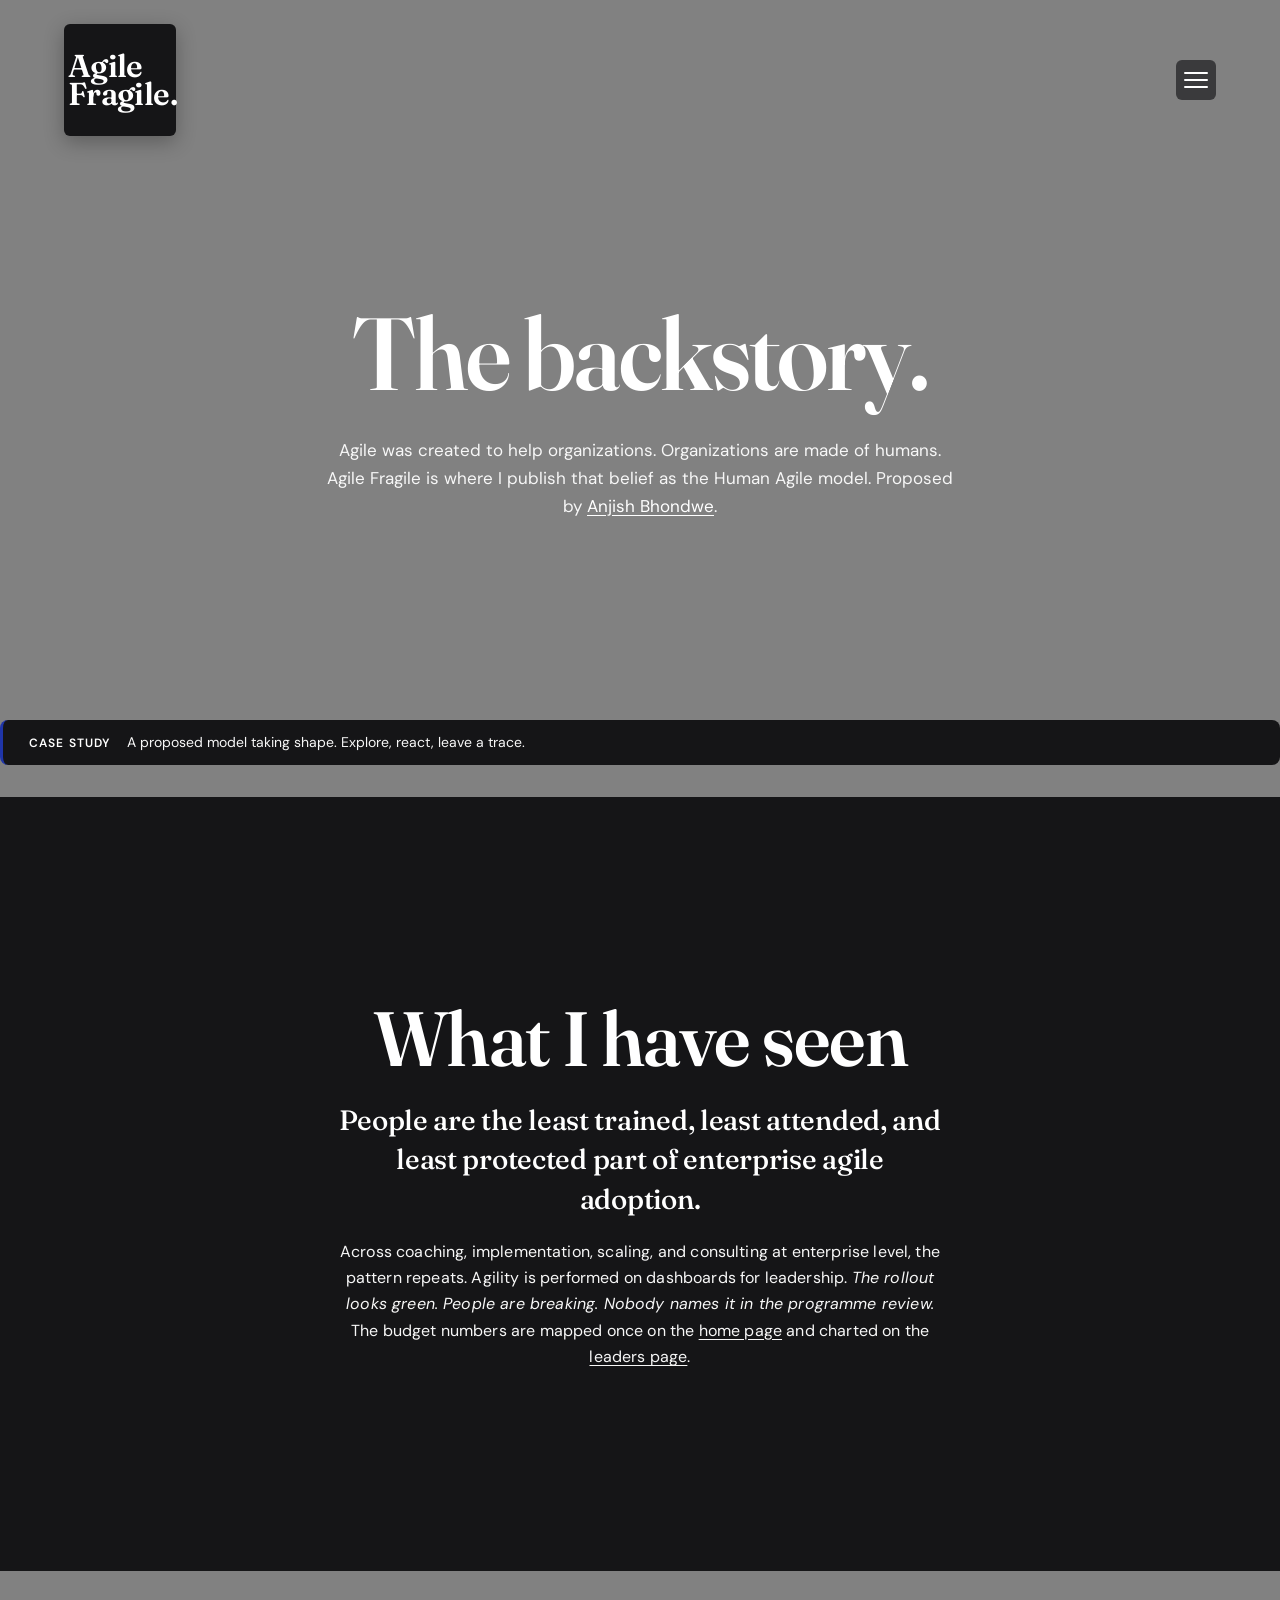
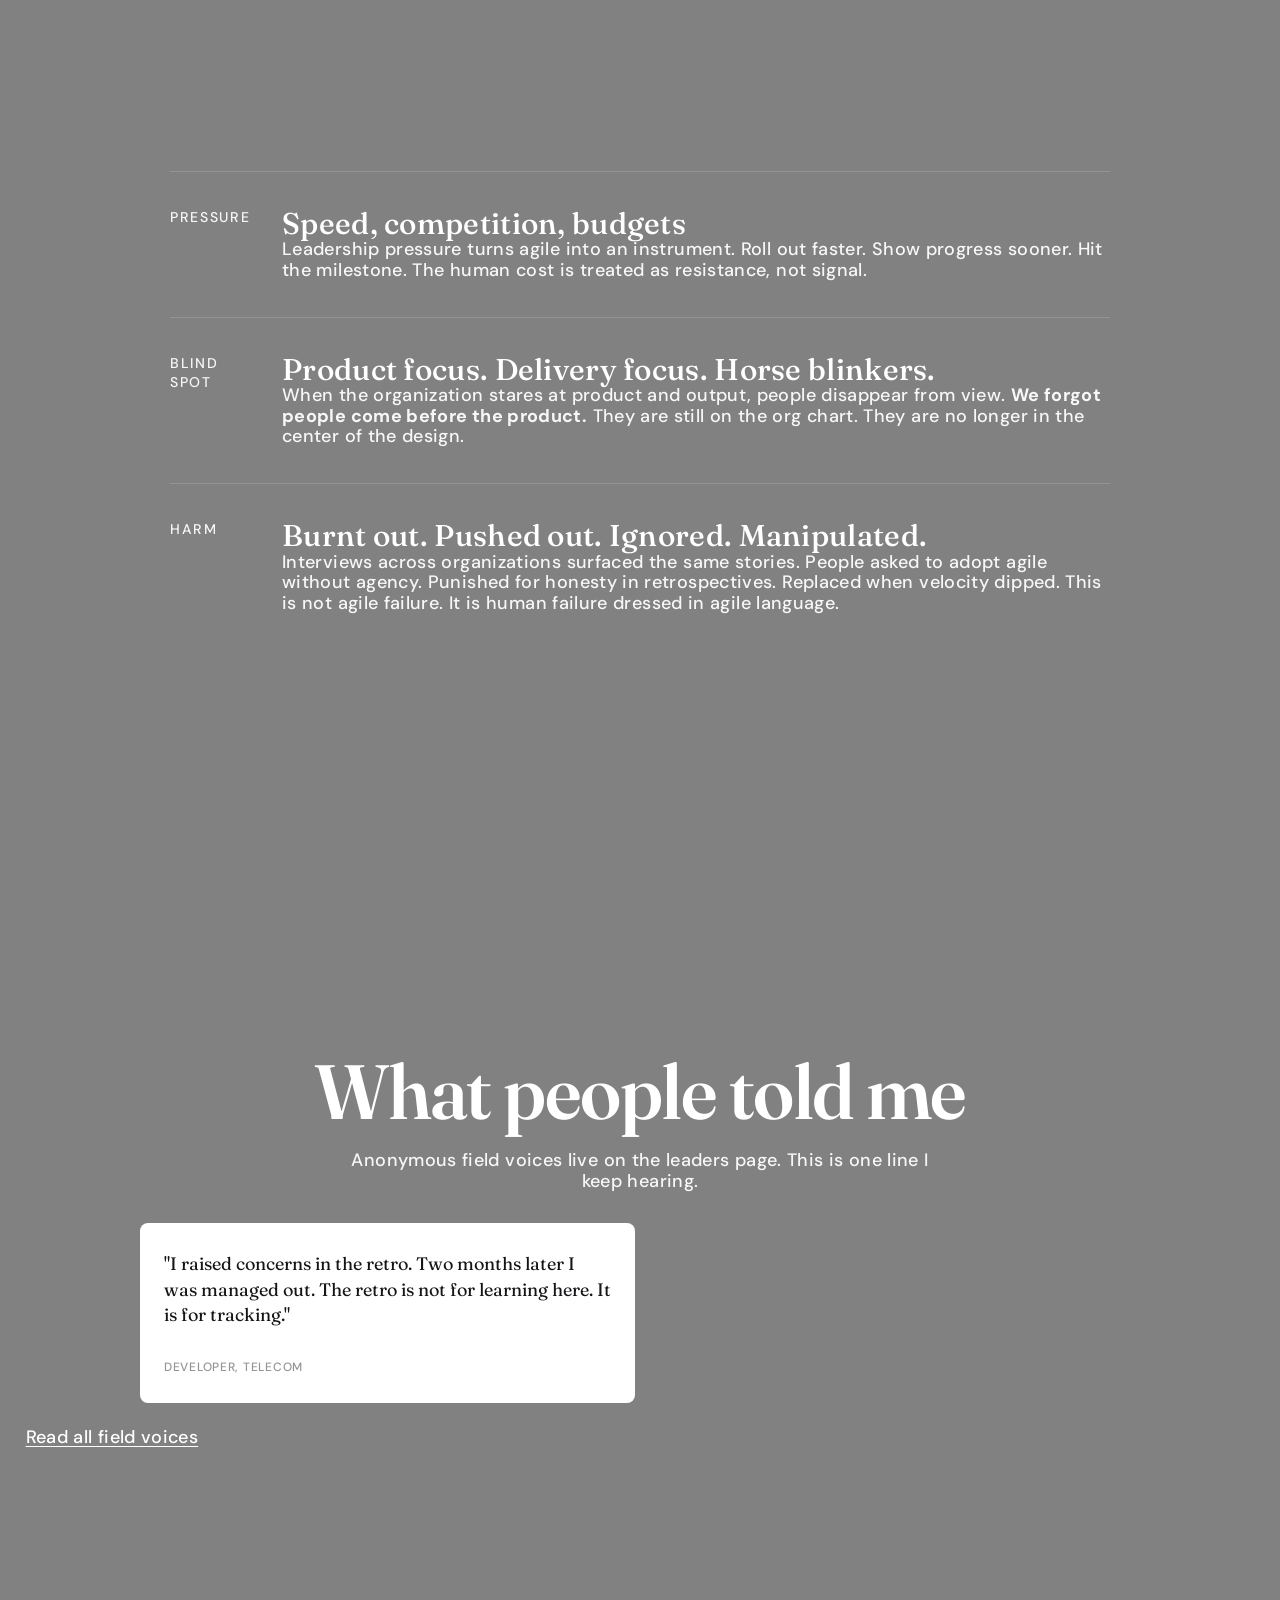
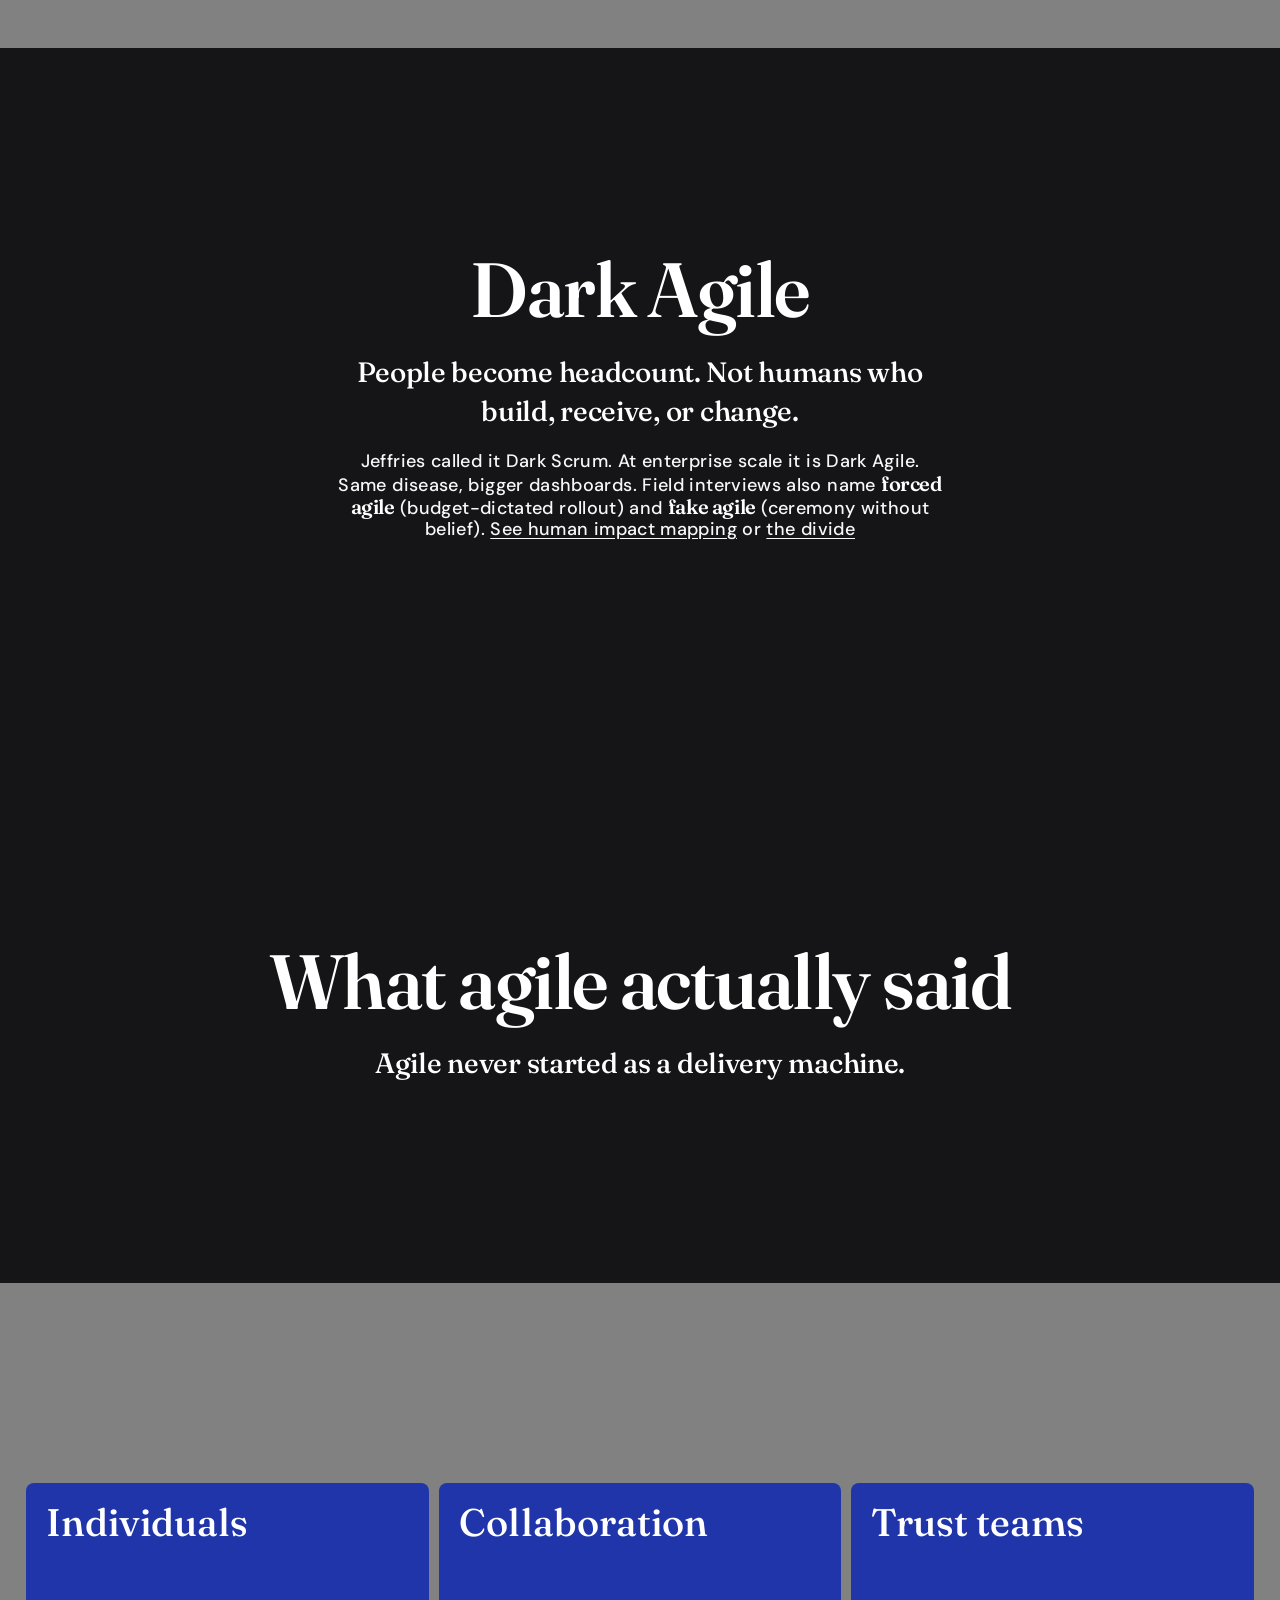
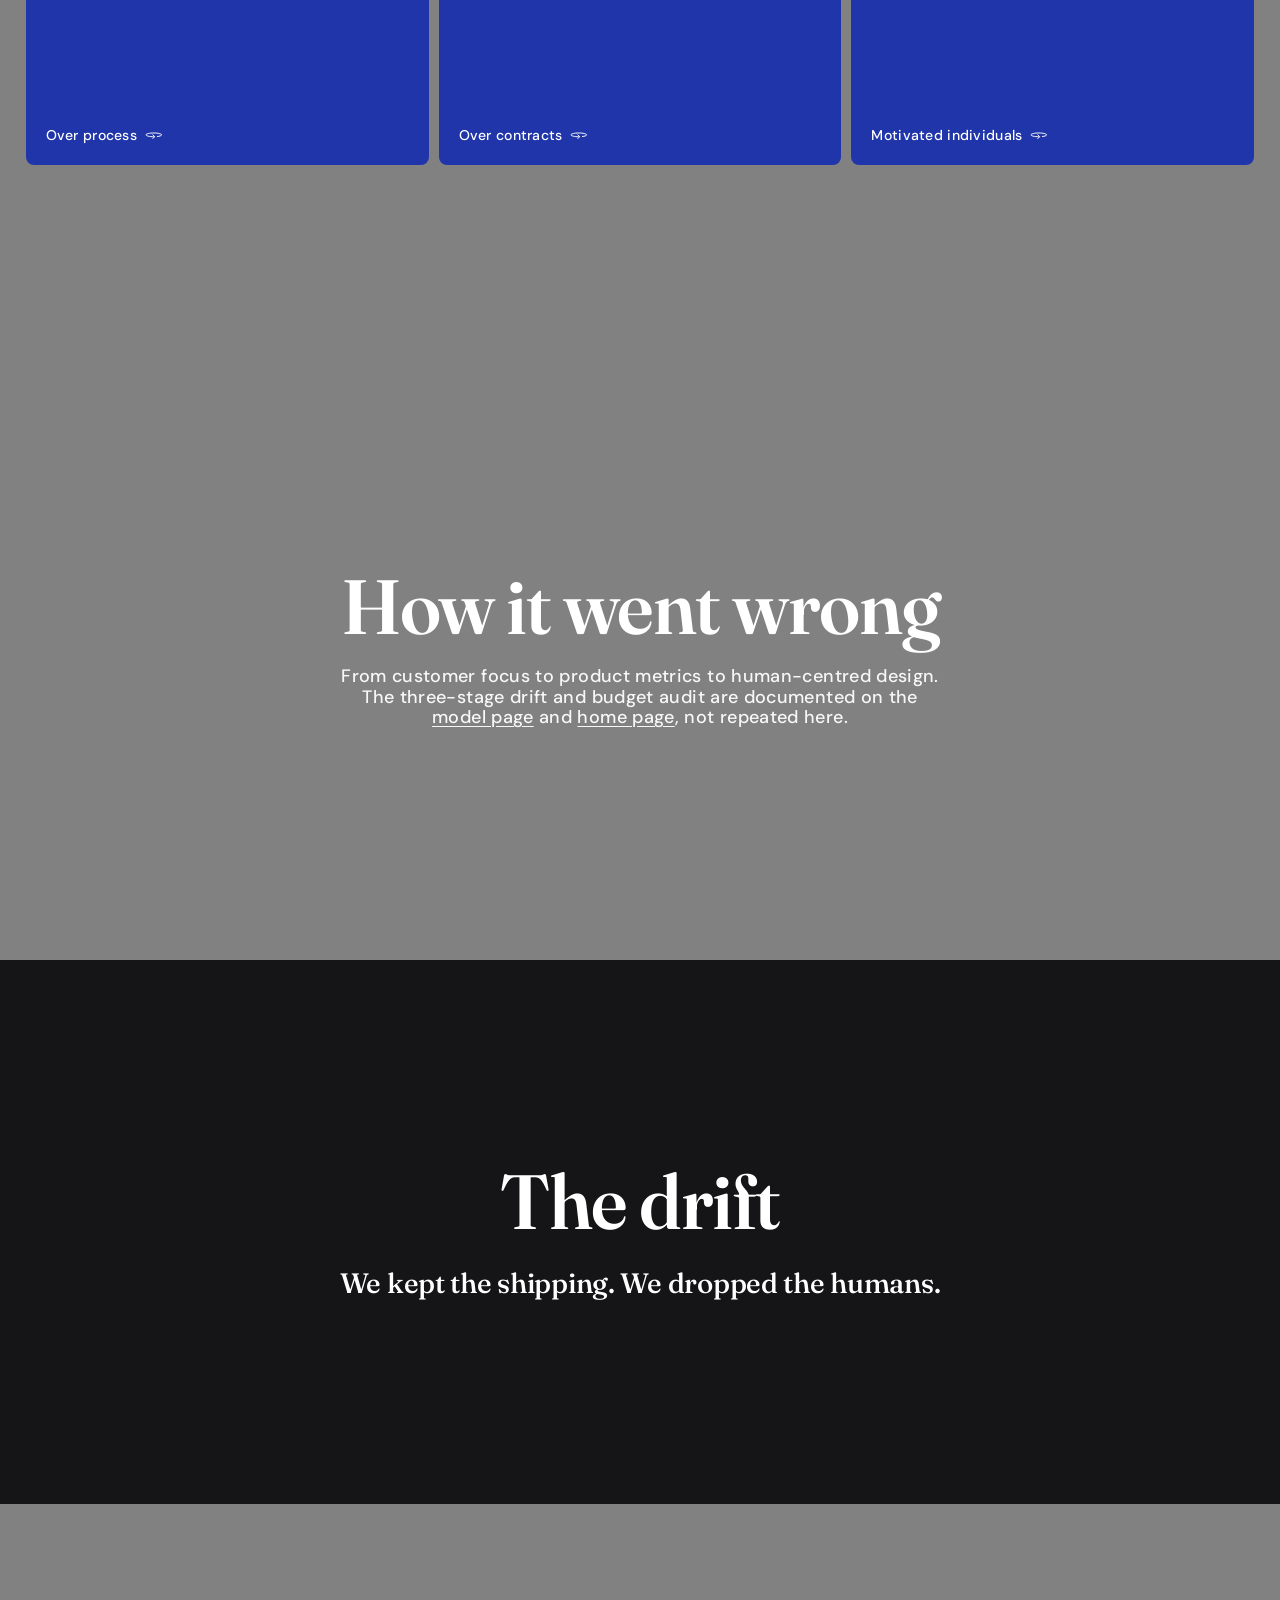
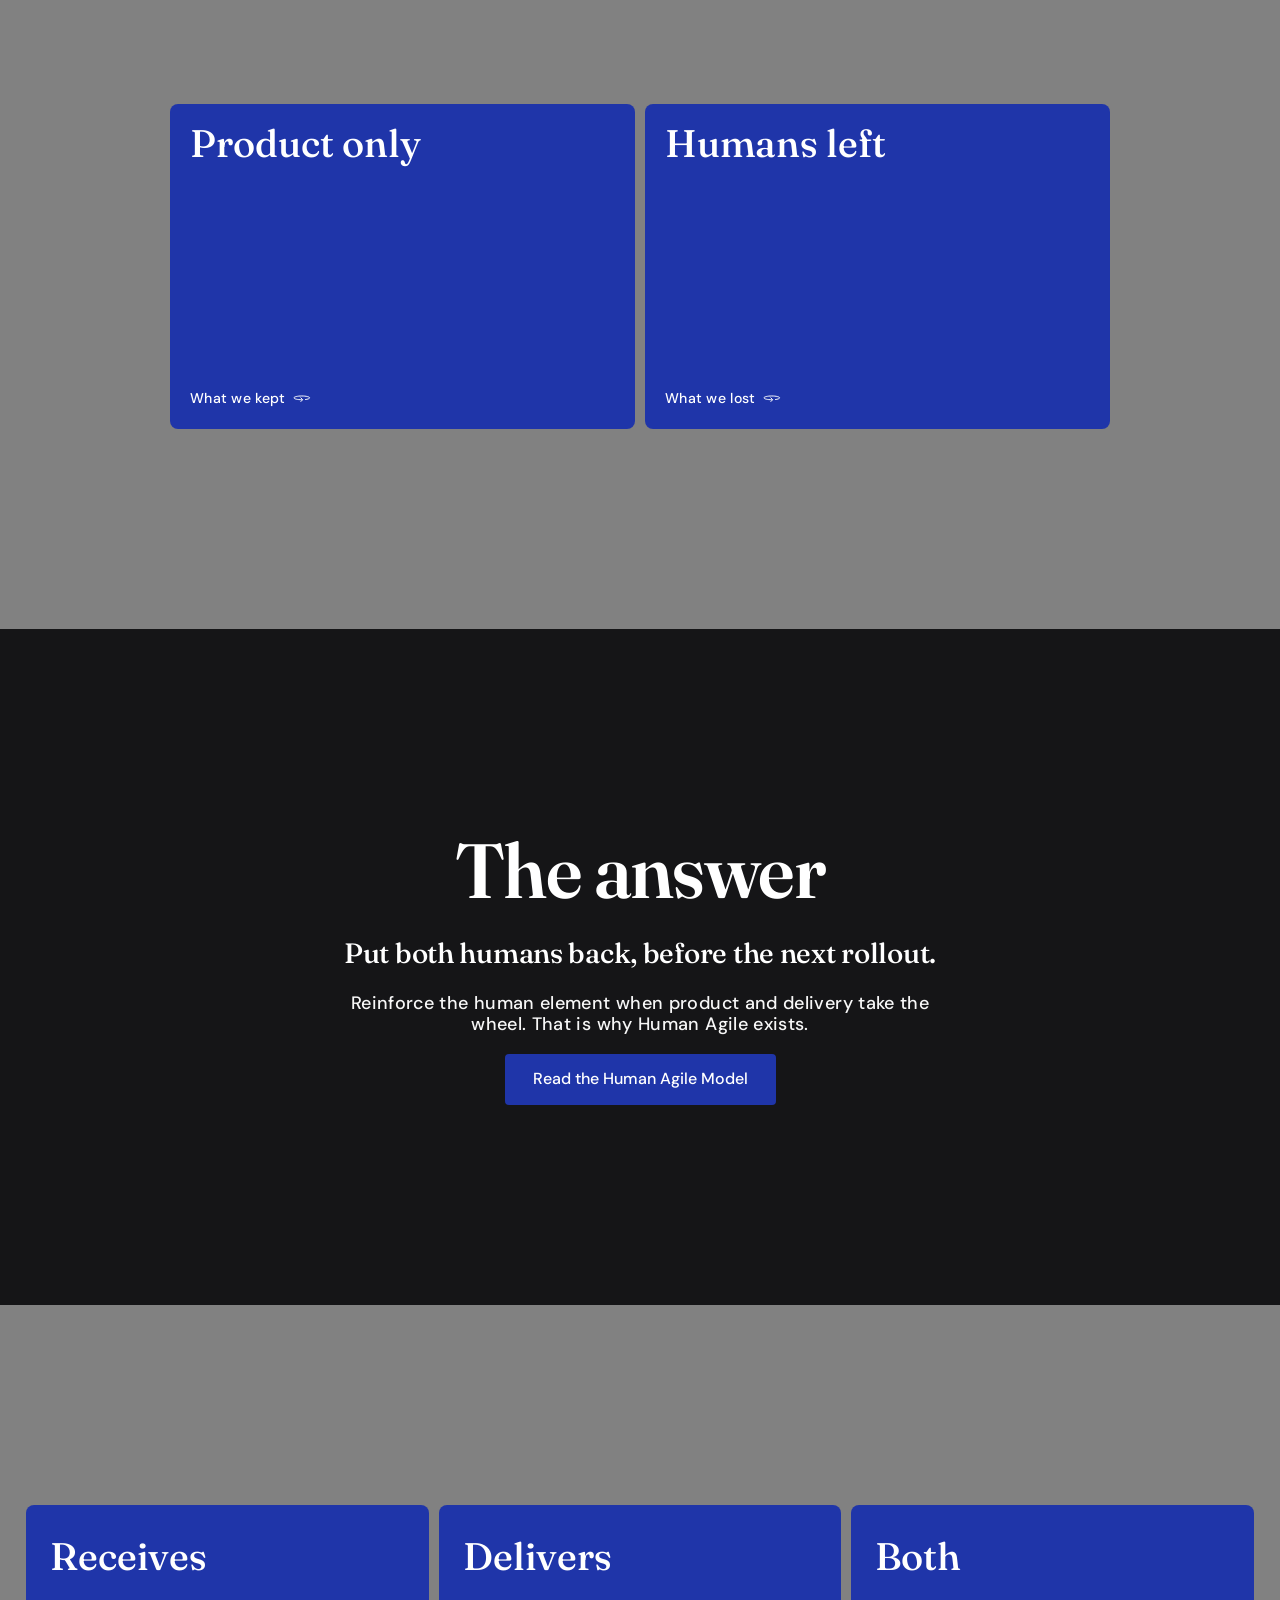
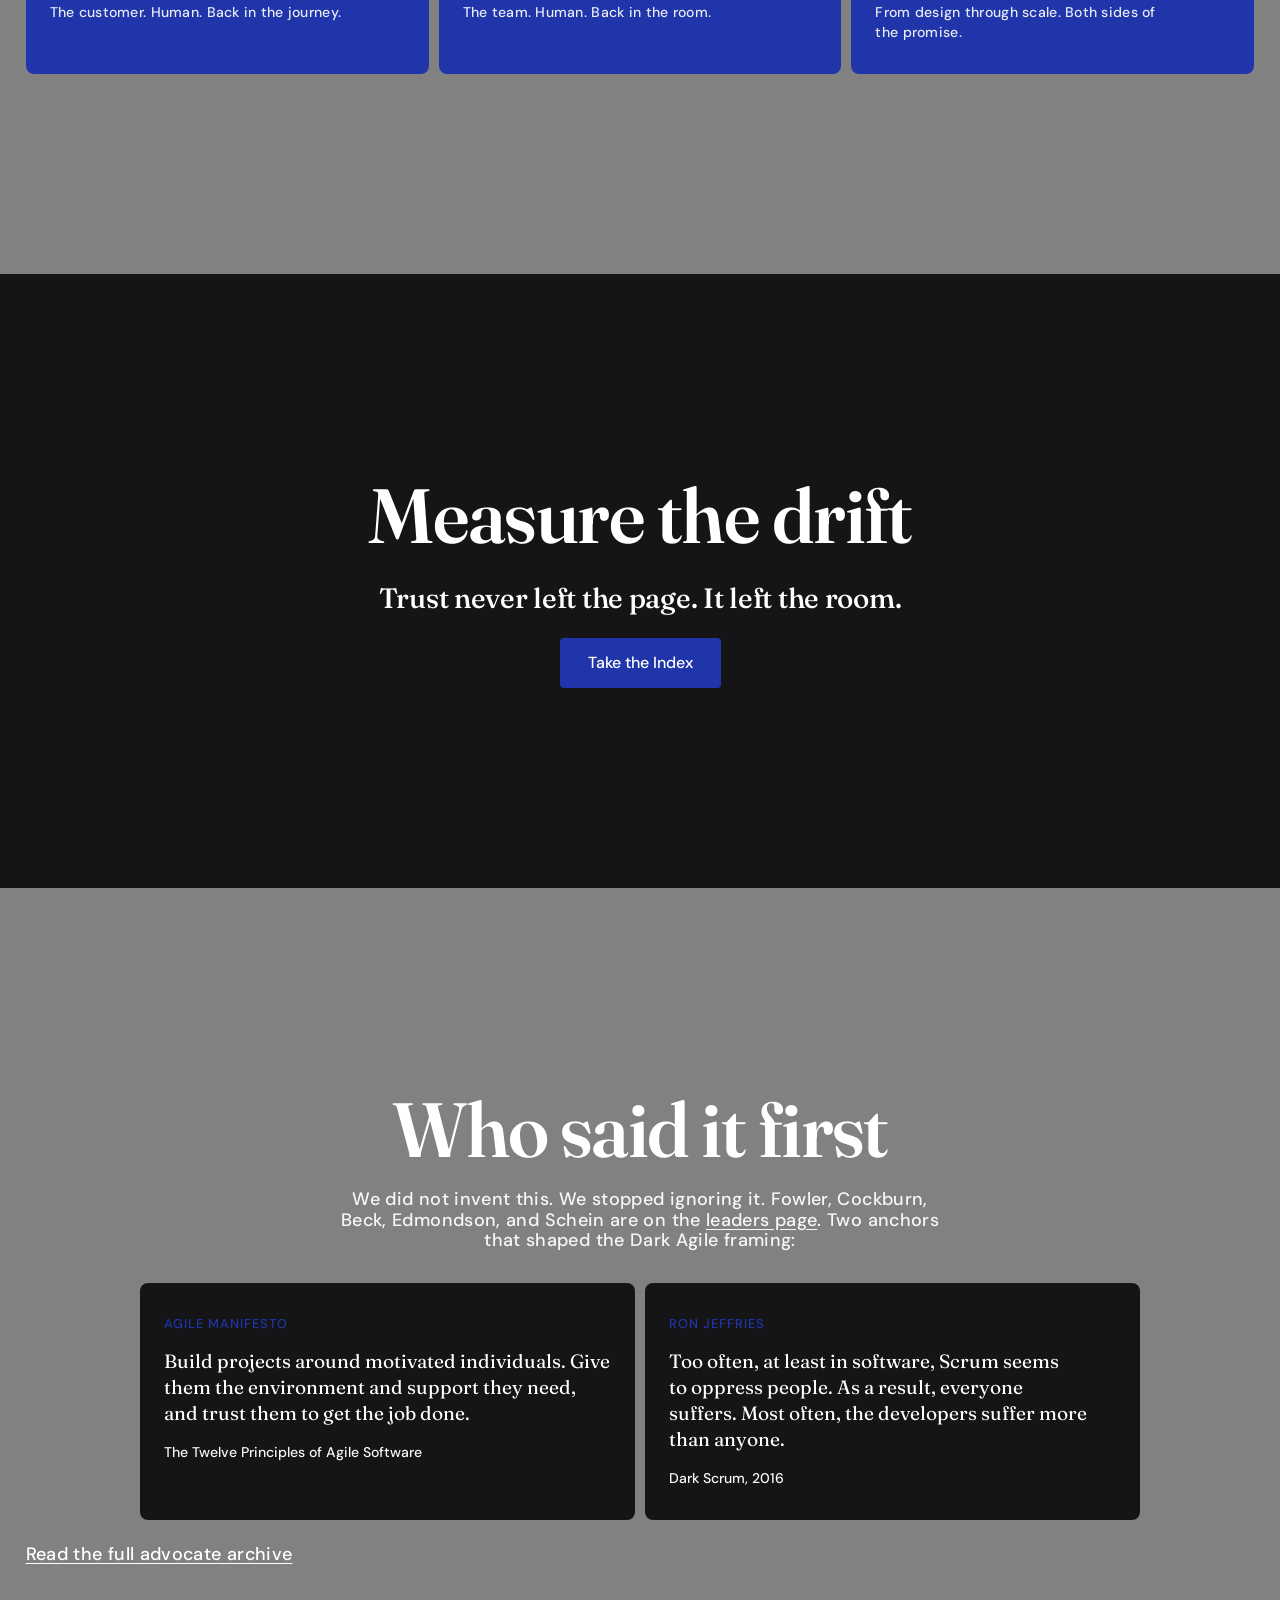
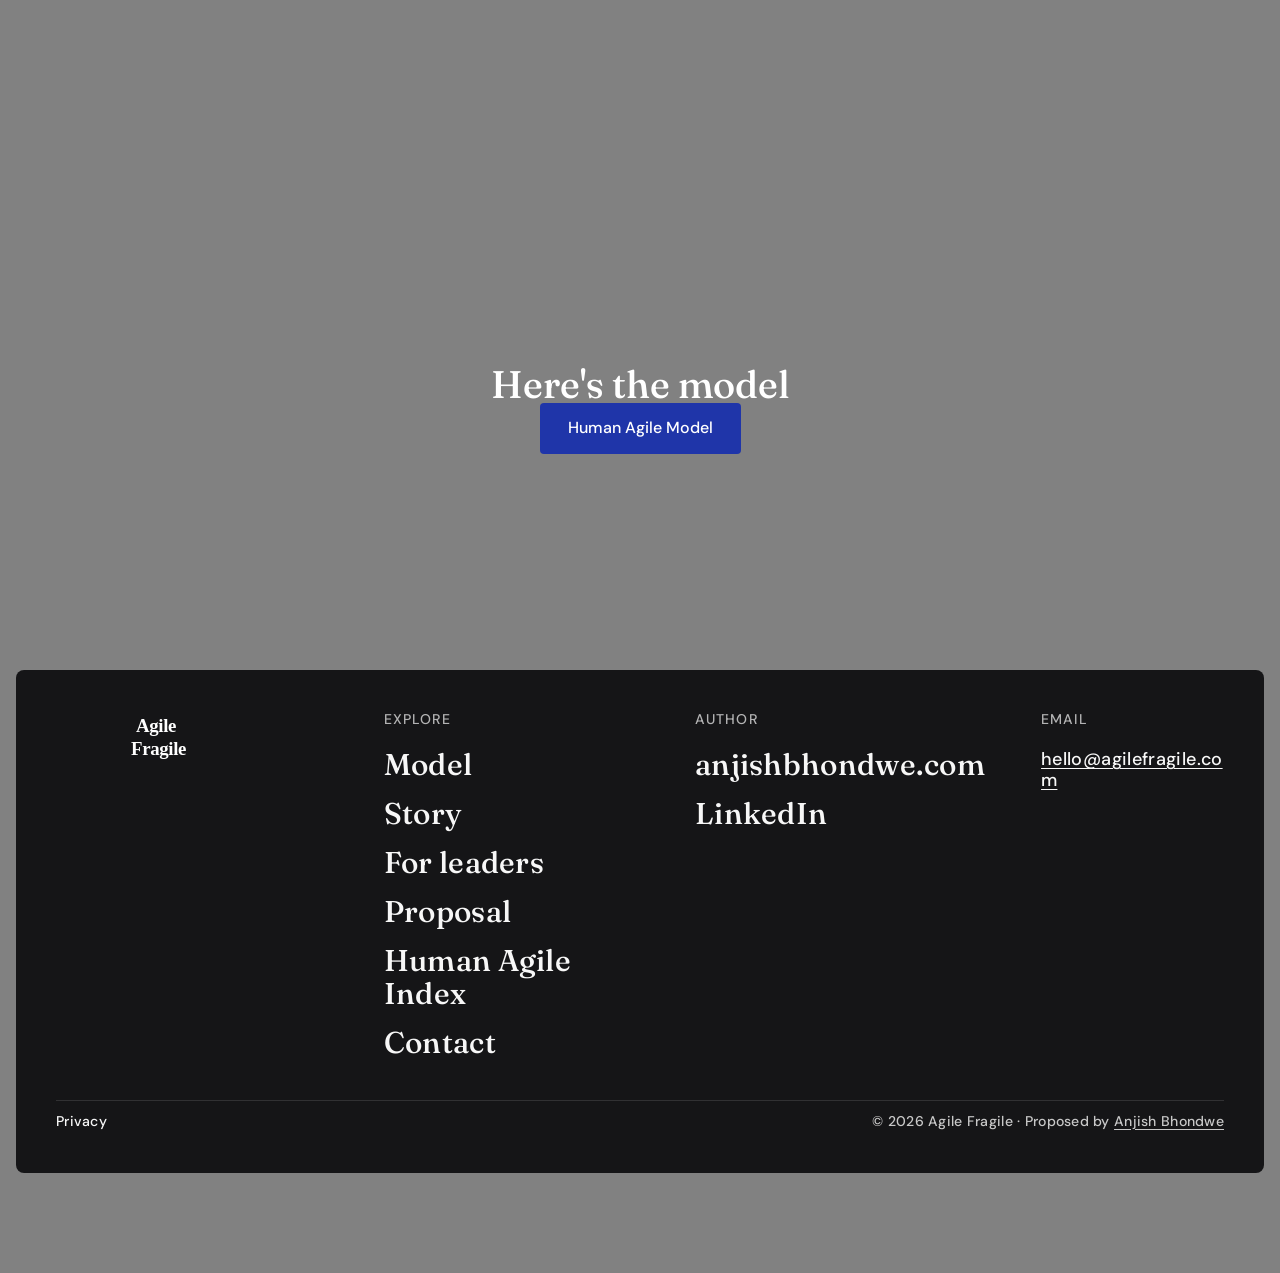
==== commit c10d01a3: "Site audit: deduplicate content, sync design, polish for outreach - Remove duplicate voices, quotes," ====
--- a/about.html
+++ b/about.html
@@ -46,8 +46,8 @@
     <section class="concept-section" id="observation">
       <div class="contain concept-inner">
         <h2 class="t-h-3">What I have seen</h2>
-        <p class="thesis">Employees are the most negligible element in agile adoption, <strong>~18% of the attention</strong> while product and delivery take <strong>~55%</strong>.</p>
-        <p class="body-copy">Across coaching, implementation, scaling, and consulting at enterprise level, the pattern repeats. People are the least trained, least attended, least focused, and least protected part of the transformation. Agility is performed on dashboards for leadership. <em>The rollout looks green. People are breaking. Nobody names it in the programme review.</em></p>
+        <p class="thesis">People are the least trained, least attended, and least protected part of enterprise agile adoption.</p>
+        <p class="body-copy">Across coaching, implementation, scaling, and consulting at enterprise level, the pattern repeats. Agility is performed on dashboards for leadership. <em>The rollout looks green. People are breaking. Nobody names it in the programme review.</em> The budget numbers are mapped once on the <a href="/#drift" class="text-link">home page</a> and charted on the <a href="/leaders.html#human-impact" class="text-link">leaders page</a>.</p>
       </div>
     </section>
 
@@ -80,26 +80,15 @@
     <section class="section contain" id="voices">
       <div class="page-header">
         <h2 class="t-h-3">What people told me</h2>
-        <p class="intro">Anonymous voices from interviews across organizations. Different industries, same wound.</p>
-      </div>
-      <div class="voice-grid">
-        <figure class="voice-card">
-          <blockquote>"I was burnt out before the transformation. After it, I had sprints on top of the work I already could not finish."</blockquote>
-          <cite>Engineer, financial services</cite>
-        </figure>
-        <figure class="voice-card">
-          <blockquote>"We had a two-hour agile training. Then we were measured on velocity every week. Nobody asked if we understood why."</blockquote>
-          <cite>Product team member, retail</cite>
-        </figure>
+        <p class="intro t-b-2">Anonymous field voices live on the leaders page. This is one line I keep hearing.</p>
+      </div>
+      <div class="voice-grid voice-grid--teaser">
         <figure class="voice-card">
           <blockquote>"I raised concerns in the retro. Two months later I was managed out. The retro is not for learning here. It is for tracking."</blockquote>
           <cite>Developer, telecom</cite>
         </figure>
-        <figure class="voice-card">
-          <blockquote>"Leadership sees green dashboards. We see people crying in the bathroom. Both are true in the same building."</blockquote>
-          <cite>People lead, technology</cite>
-        </figure>
-      </div>
+      </div>
+      <p class="section-follow t-b-2"><a href="/leaders.html#field-voices" class="text-link">Read all field voices</a></p>
     </section>
 
     <section class="concept-section" id="dark-agile">
@@ -185,21 +174,7 @@
     <section class="section contain">
       <div class="coming-header">
         <h2 class="t-h-3">How it went wrong</h2>
-        <p class="intro t-b-2">From customer focus to product metrics to human-centred design. Enterprise IT now budgets <strong>~55%</strong> for delivery and <strong>~18%</strong> for the team, a <em>37-point people gap</em> from what agile was written to optimize.</p>
-      </div>
-      <div class="model-pipeline">
-        <div class="pipeline-step">
-          <h3 class="t-h-4">Customer-centric</h3>
-          <p class="step-desc t-b-3">Agile sold as customer focus. Listen sooner. Ship what matters.</p>
-        </div>
-        <div class="pipeline-step">
-          <h3 class="t-h-4">Product-centric</h3>
-          <p class="step-desc t-b-3">Then velocity took over. Dashboards. Output. People turned into numbers.</p>
-        </div>
-        <div class="pipeline-step">
-          <h3 class="t-h-4">Human-centric</h3>
-          <p class="step-desc t-b-3">Human-centric puts both back. Who receives it. Who builds it.</p>
-        </div>
+        <p class="intro t-b-2">From customer focus to product metrics to human-centred design. The three-stage drift and budget audit are documented on the <a href="/model.html#the-drift" class="text-link">model page</a> and <a href="/#drift" class="text-link">home page</a>, not repeated here.</p>
       </div>
     </section>
 
@@ -292,40 +267,21 @@
     <section class="section contain" id="advocates">
       <div class="page-header">
         <h2 class="t-h-3">Who said it first</h2>
-        <p class="intro t-b-2">We didn't invent this. We just stopped ignoring it.</p>
-      </div>
-      <div class="quote-grid">
-        <figure class="quote-card">
-          <span class="quote-source t-b-3">Agile Manifesto, 2001</span>
-          <blockquote>Individuals and interactions over processes and tools.</blockquote>
-          <cite>Beck, Cockburn, Fowler, Jeffries, Sutherland, and twelve others</cite>
-        </figure>
+        <p class="intro t-b-2">We did not invent this. We stopped ignoring it. Fowler, Cockburn, Beck, Edmondson, and Schein are on the <a href="/leaders.html#leader-voices" class="text-link">leaders page</a>. Two anchors that shaped the Dark Agile framing:</p>
+      </div>
+      <div class="quote-grid quote-grid--teaser">
         <figure class="quote-card">
           <span class="quote-source t-b-3">Agile Manifesto</span>
           <blockquote>Build projects around motivated individuals. Give them the environment and support they need, and trust them to get the job done.</blockquote>
           <cite>The Twelve Principles of Agile Software</cite>
         </figure>
         <figure class="quote-card">
-          <span class="quote-source t-b-3">Martin Fowler</span>
-          <blockquote>If you want to succeed in doing software development, you need to find good people that work together at a human level, so they can collaborate effectively. The choice of what tools they use or what process they should follow is second order.</blockquote>
-          <cite>The State of Agile Software, 2018</cite>
-        </figure>
-        <figure class="quote-card">
-          <span class="quote-source t-b-3">Alistair Cockburn</span>
-          <blockquote>People's characteristics are a first-order success driver, not a second-order one. In fact, I have reversed the order, and now consider process factors to be second-order issues.</blockquote>
-          <cite>Characterizing People as Non-Linear Components, 1999</cite>
-        </figure>
-        <figure class="quote-card">
           <span class="quote-source t-b-3">Ron Jeffries</span>
           <blockquote>Too often, at least in software, Scrum seems to oppress people. As a result, everyone suffers. Most often, the developers suffer more than anyone.</blockquote>
           <cite>Dark Scrum, 2016</cite>
         </figure>
-        <figure class="quote-card">
-          <span class="quote-source t-b-3">Kent Beck</span>
-          <blockquote>The hard part of software design is navigating the human relationships, full of conflict and conflicting incentives.</blockquote>
-          <cite>Software Design is Human Relationships, 2023</cite>
-        </figure>
-      </div>
+      </div>
+      <p class="section-follow t-b-2"><a href="/leaders.html#leader-voices" class="text-link">Read the full advocate archive</a></p>
     </section>
 
     <section class="page-end-cta contain">
--- a/assets/site.css
+++ b/assets/site.css
@@ -115,8 +115,11 @@
 }
 
 .t-h-3 {
-  font: 600 clamp(40px, 13vw, 60px) / 1.05 var(--font-serif);
+  font: 600 clamp(28px, 7vw, 48px) / 1.1 var(--font-serif);
   letter-spacing: -0.02em;
+}
+@media (min-width: 600px) {
+  .t-h-3 { font-size: clamp(48px, 6vw, 90px); }
 }
 
 .t-h-4 {
@@ -576,7 +579,7 @@
   margin: 0 auto;
 }
 @media (min-width: 900px) {
-  .process-flow { grid-template-columns: repeat(4, 1fr); }
+  .process-flow { grid-template-columns: repeat(3, 1fr); }
 }
 .process-step {
   background: var(--black);
@@ -775,6 +778,9 @@
   display: grid;
   grid-template-columns: 1fr 1fr;
   gap: 10px;
+}
+@media (max-width: 479px) {
+  .index-options { grid-template-columns: 1fr; }
 }
 .index-opt {
   padding: 16px 14px;
@@ -1543,7 +1549,7 @@
   padding-block: clamp(24px, 4vw, 48px);
 }
 .model-document [id] {
-  scroll-margin-top: 88px;
+  scroll-margin-top: var(--site-header-clearance);
 }
 .model-document .detail-grid,
 .model-document .model-pipeline,
@@ -1808,11 +1814,17 @@
   align-items: start;
 }
 @media (min-width: 700px) {
-  .founder-card {
+  .founder-card:not(.founder-card--solo) {
     grid-template-columns: 200px 1fr;
     padding: 40px;
     gap: 40px;
   }
+}
+.founder-card--solo {
+  grid-template-columns: 1fr;
+}
+.founder-card-body {
+  min-width: 0;
 }
 .founder-photo {
   width: 100%;
@@ -1942,78 +1954,114 @@
 }
 
 /* Human impact bar charts (leaders page) */
+.impact-layout {
+  max-width: 1000px;
+  margin: 0 auto;
+  display: flex;
+  flex-direction: column;
+  gap: clamp(24px, 4vw, 36px);
+}
+
 .impact-lead {
-  max-width: 42rem;
-  margin: 0 auto 32px;
-  color: var(--gray-light);
-  text-wrap: pretty;
-  line-height: 1.65;
+  max-width: 38rem;
+  margin: 0 auto;
+  text-align: center;
+  text-wrap: pretty;
 }
 .impact-lead a.text-link {
   color: var(--white);
-  text-decoration: underline;
-  text-underline-offset: 3px;
+}
+
+.impact-terms {
+  list-style: none;
+  display: flex;
+  flex-wrap: wrap;
+  justify-content: center;
+  gap: 8px;
+  max-width: 38rem;
+  margin: 0 auto;
+}
+.impact-terms li {
+  background: var(--black);
+  border-radius: 6px;
+  padding: 10px 14px;
+  color: var(--gray-light);
+  text-wrap: pretty;
+  line-height: 1.4;
+}
+.impact-terms strong {
+  color: var(--white);
+  font-weight: 600;
 }
 
 .impact-charts {
   display: grid;
   grid-template-columns: 1fr;
   gap: 10px;
-  max-width: 1000px;
-  margin: 0 auto;
 }
 @media (min-width: 900px) {
-  .impact-charts { grid-template-columns: 1fr 1fr; }
+  .impact-charts { grid-template-columns: 1fr 1fr; align-items: stretch; }
 }
 
 .impact-chart-panel {
   background: var(--black);
   border-radius: 8px;
-  padding: 28px 24px;
+  padding: clamp(24px, 4vw, 32px);
   display: flex;
   flex-direction: column;
   gap: 16px;
+  height: 100%;
 }
 .impact-chart-panel figcaption {
-  margin-bottom: 0;
+  display: flex;
+  flex-direction: column;
+  gap: 6px;
+}
+.impact-chart-eyebrow {
+  color: var(--accent);
+  letter-spacing: 0.1em;
+  text-transform: uppercase;
 }
 .impact-chart-note {
   color: var(--gray-light);
   text-wrap: pretty;
-  line-height: 1.5;
+  line-height: 1.55;
 }
 .impact-chart-note a.text-link {
   color: var(--white);
-  text-decoration: underline;
-  text-underline-offset: 3px;
 }
 
 .impact-chart {
   display: flex;
   flex-direction: column;
-  gap: 14px;
+  gap: 18px;
+  flex: 1;
 }
 .impact-chart-row {
-  display: grid;
-  grid-template-columns: minmax(0, 1fr) minmax(0, 2fr) auto;
-  gap: 10px 12px;
-  align-items: center;
-}
-@media (max-width: 599px) {
-  .impact-chart-row {
-    grid-template-columns: 1fr auto;
-    grid-template-rows: auto auto;
-  }
-  .impact-chart-track { grid-column: 1 / -1; }
+  display: flex;
+  flex-direction: column;
+  gap: 8px;
+}
+.impact-chart-meta {
+  display: flex;
+  justify-content: space-between;
+  align-items: baseline;
+  gap: 12px;
 }
 .impact-chart-label {
   color: var(--gray-light);
   text-wrap: pretty;
   line-height: 1.4;
+  flex: 1;
+}
+.impact-chart-val {
+  color: var(--white);
+  font-variant-numeric: tabular-nums;
+  flex-shrink: 0;
 }
 .impact-chart-track {
-  height: 10px;
-  background: rgba(255, 255, 255, 0.1);
+  height: 12px;
+  background: rgba(255, 255, 255, 0.08);
   border-radius: 4px;
   overflow: hidden;
 }
@@ -2021,33 +2069,44 @@
   height: 100%;
   width: calc(var(--impact-pct, 0) * 1%);
   border-radius: 4px;
-  transition: width 0.4s ease;
 }
 .impact-chart-bar--delivery { background: var(--accent); }
 .impact-chart-bar--process { background: var(--gray-dark); }
 .impact-chart-bar--human { background: var(--white); }
 .impact-chart-bar--strain { background: #c45c4a; }
 .impact-chart-bar--velocity { background: #e8a838; }
-.impact-chart-val {
-  color: var(--white);
-  font-variant-numeric: tabular-nums;
-  min-width: 2.75rem;
-  text-align: right;
-}
-
-.impact-legend {
-  max-width: 42rem;
-  margin: 28px auto 0;
-  display: flex;
-  flex-direction: column;
-  gap: 12px;
-  color: var(--gray-light);
-  text-wrap: pretty;
-  line-height: 1.6;
-}
-.impact-legend p + p { margin-top: 0; }
-.impact-legend .focus-label {
-  font-size: 1em;
+
+.impact-def-grid {
+  display: grid;
+  grid-template-columns: 1fr;
+  gap: 10px;
+}
+@media (min-width: 600px) {
+  .impact-def-grid { grid-template-columns: repeat(2, 1fr); }
+}
+.impact-def {
+  background: var(--black);
+  border-radius: 8px;
+  padding: 24px;
+  border-top: 3px solid rgba(255, 255, 255, 0.12);
+}
+.impact-def h3 {
+  margin-bottom: 8px;
+  font-size: clamp(18px, 2vw, 22px);
+}
+.impact-def p {
+  color: var(--gray-light);
+  text-wrap: pretty;
+  line-height: 1.55;
+}
+
+.impact-method {
+  max-width: 38rem;
+  margin: 0 auto;
+  text-align: center;
+  color: var(--gray-light);
+  text-wrap: pretty;
+  line-height: 1.55;
 }
 
 .text-link {
@@ -2311,19 +2370,45 @@
   outline-offset: 2px;
 }
 
+.section-follow {
+  margin-top: 24px;
+  max-width: 38rem;
+}
+.page-header + .voice-grid--teaser,
+.coming-header + .voice-grid--teaser,
+.page-header + .quote-grid--teaser {
+  margin-top: 32px;
+}
+.voice-grid--teaser,
+.quote-grid--teaser {
+  max-width: 1000px;
+  margin-inline: auto;
+}
+.index-panel--narrow {
+  max-width: 560px;
+  margin-inline: auto;
+}
+.concept-cta-row {
+  margin-top: 16px;
+}
+.concept-cta-single {
+  margin-top: 24px;
+  display: inline-block;
+}
+
 /* Proposal page: case study lab band */
 .proposal-lab {
   background: var(--black);
-  border-radius: 8px;
-  margin-left: 16px;
-  margin-right: 16px;
+  border-radius: 0;
+  margin-left: 0;
+  margin-right: 0;
   padding-top: clamp(48px, 8vw, 80px);
   padding-bottom: clamp(48px, 8vw, 80px);
 }
 @media (min-width: 600px) {
   .proposal-lab {
-    margin-left: 40px;
-    margin-right: 40px;
+    margin-left: 0;
+    margin-right: 0;
   }
 }
 
@@ -2556,11 +2641,11 @@
 }
 @media (max-width: 599px) {
   .landing-hero-pin {
-    min-height: 250svh;
+    min-height: 180svh;
   }
 }
 @media (min-width: 600px) {
-  .landing-hero-pin { min-height: 200svh; }
+  .landing-hero-pin { min-height: 160svh; }
 }
 
 .landing-hero-stage {
@@ -2928,16 +3013,16 @@
 /* Drift analysis: paragraph prose on dark band */
 .landing-drift {
   background: var(--black);
-  border-radius: 8px;
-  margin-left: 16px;
-  margin-right: 16px;
+  border-radius: 0;
+  margin-left: 0;
+  margin-right: 0;
   padding-top: clamp(48px, 8vw, 80px);
   padding-bottom: clamp(48px, 8vw, 80px);
 }
 @media (min-width: 600px) {
   .landing-drift {
-    margin-left: 40px;
-    margin-right: 40px;
+    margin-left: 0;
+    margin-right: 0;
   }
 }
 .landing-drift .landing-section-lead {
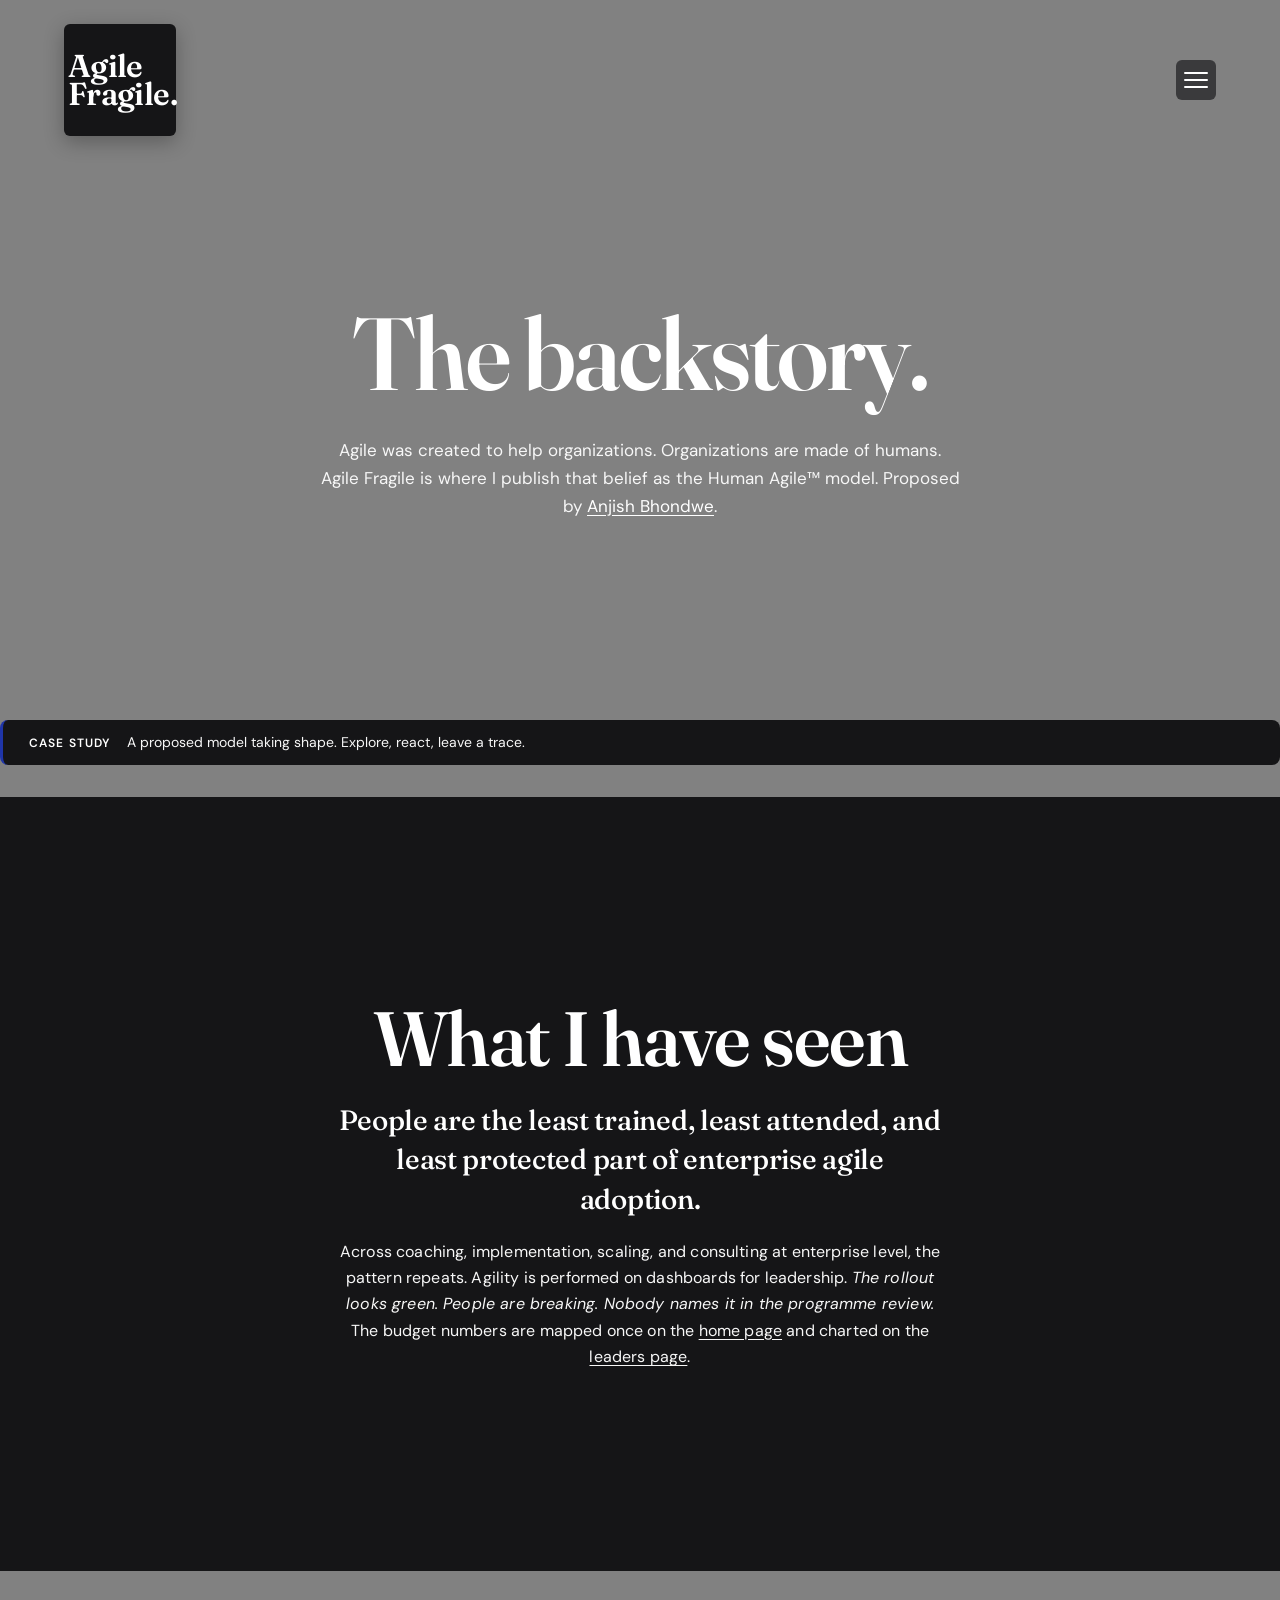
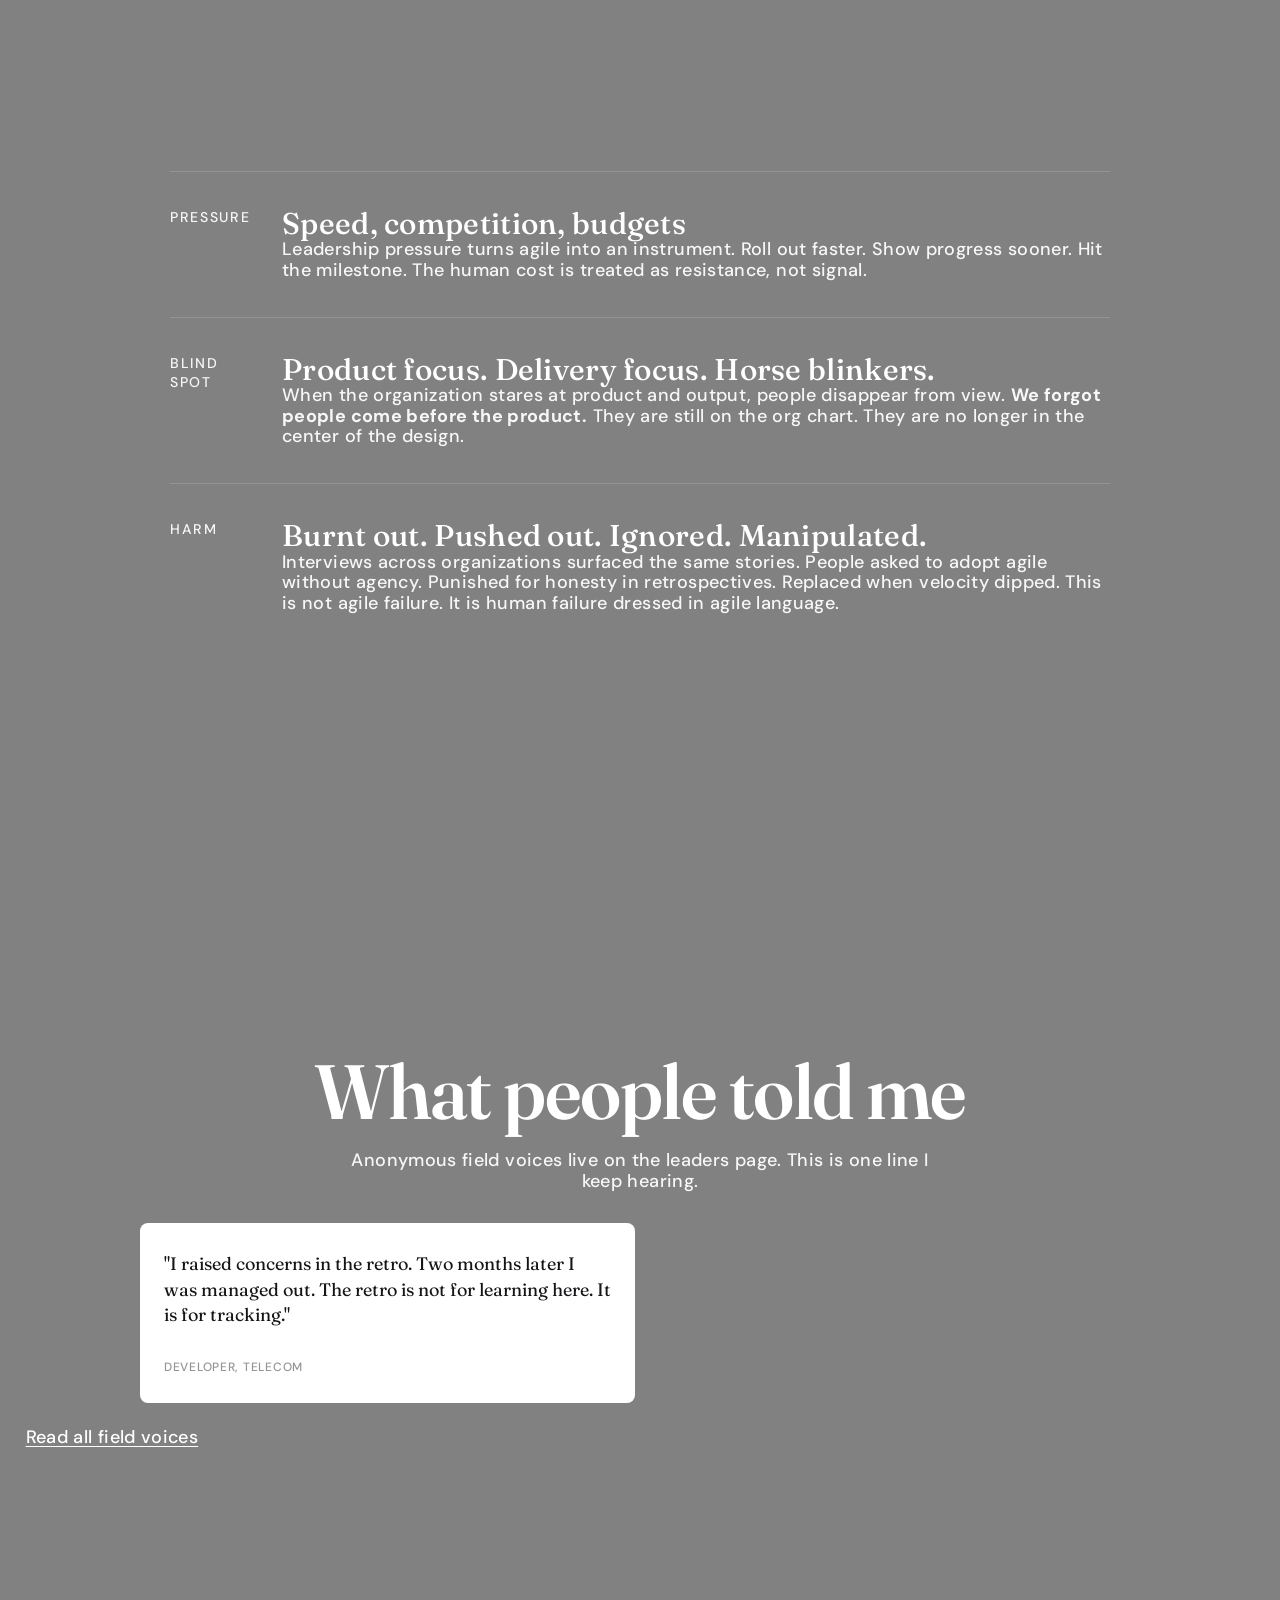
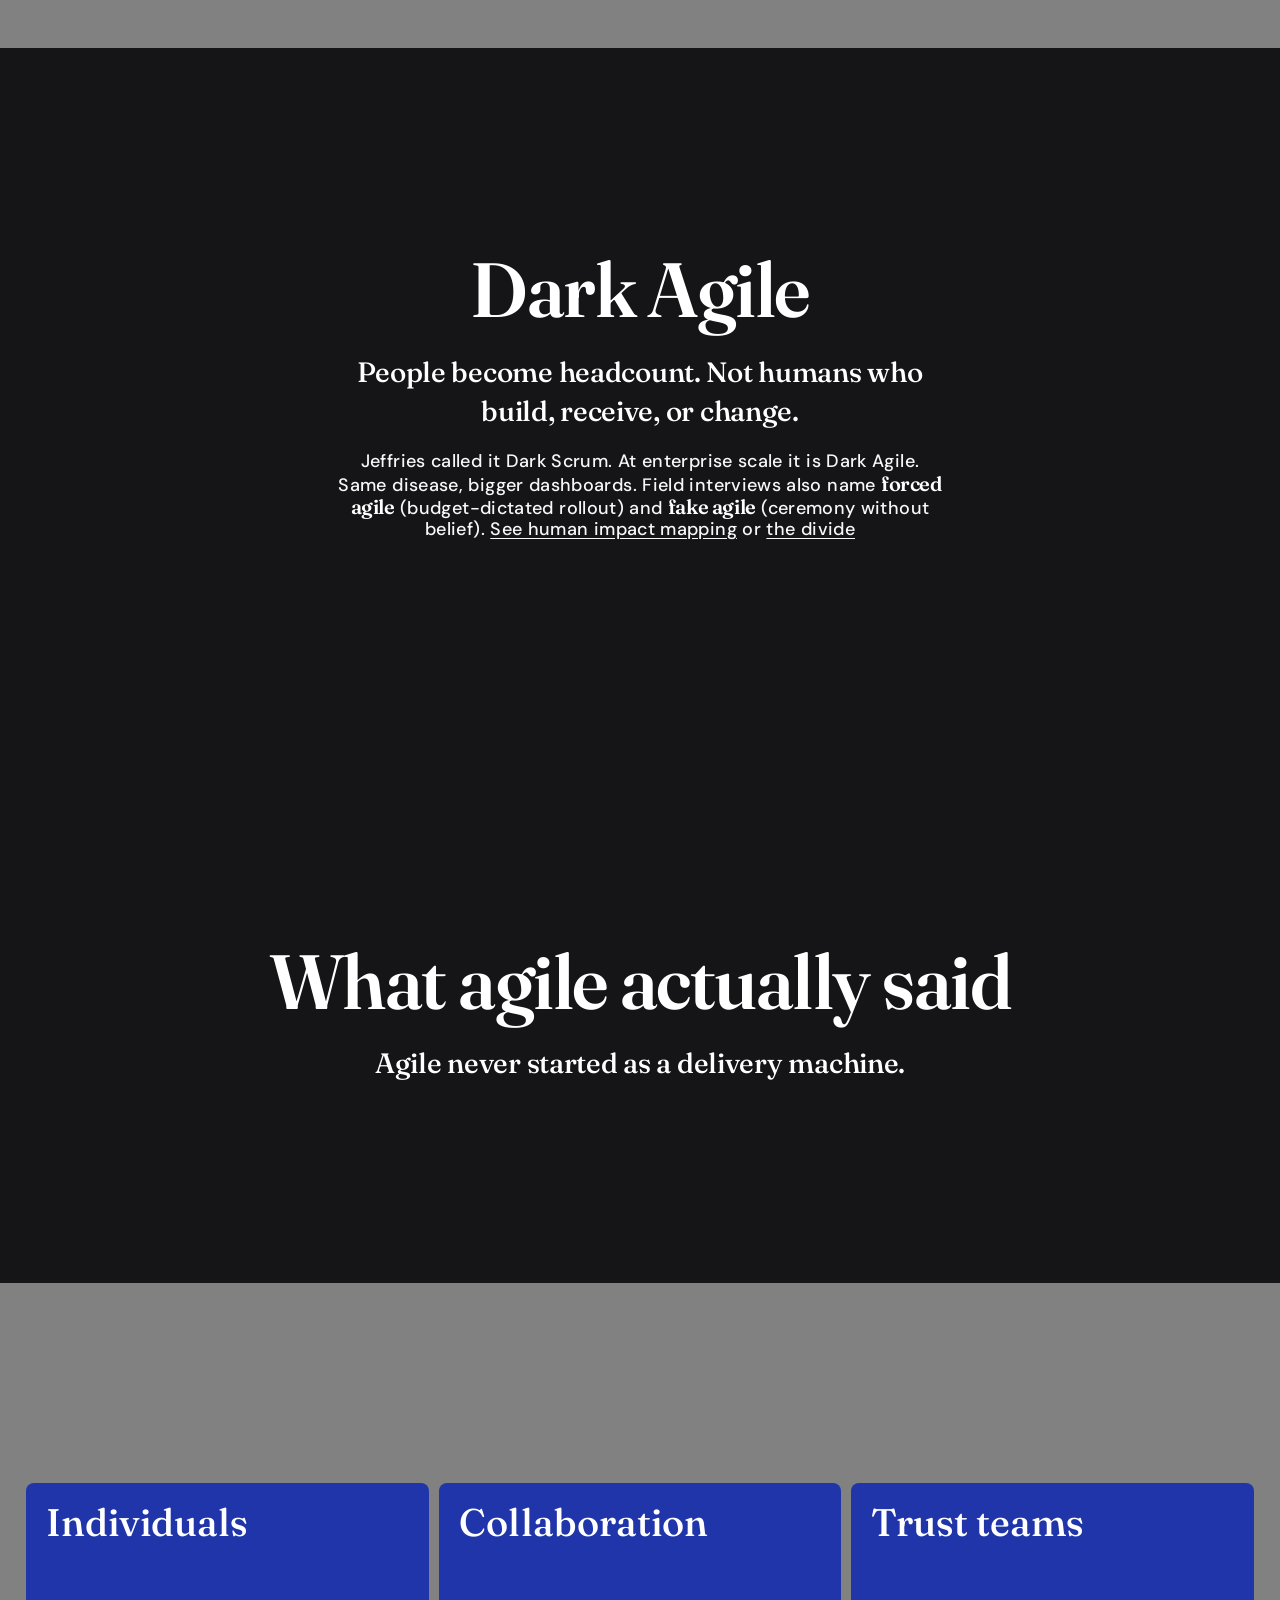
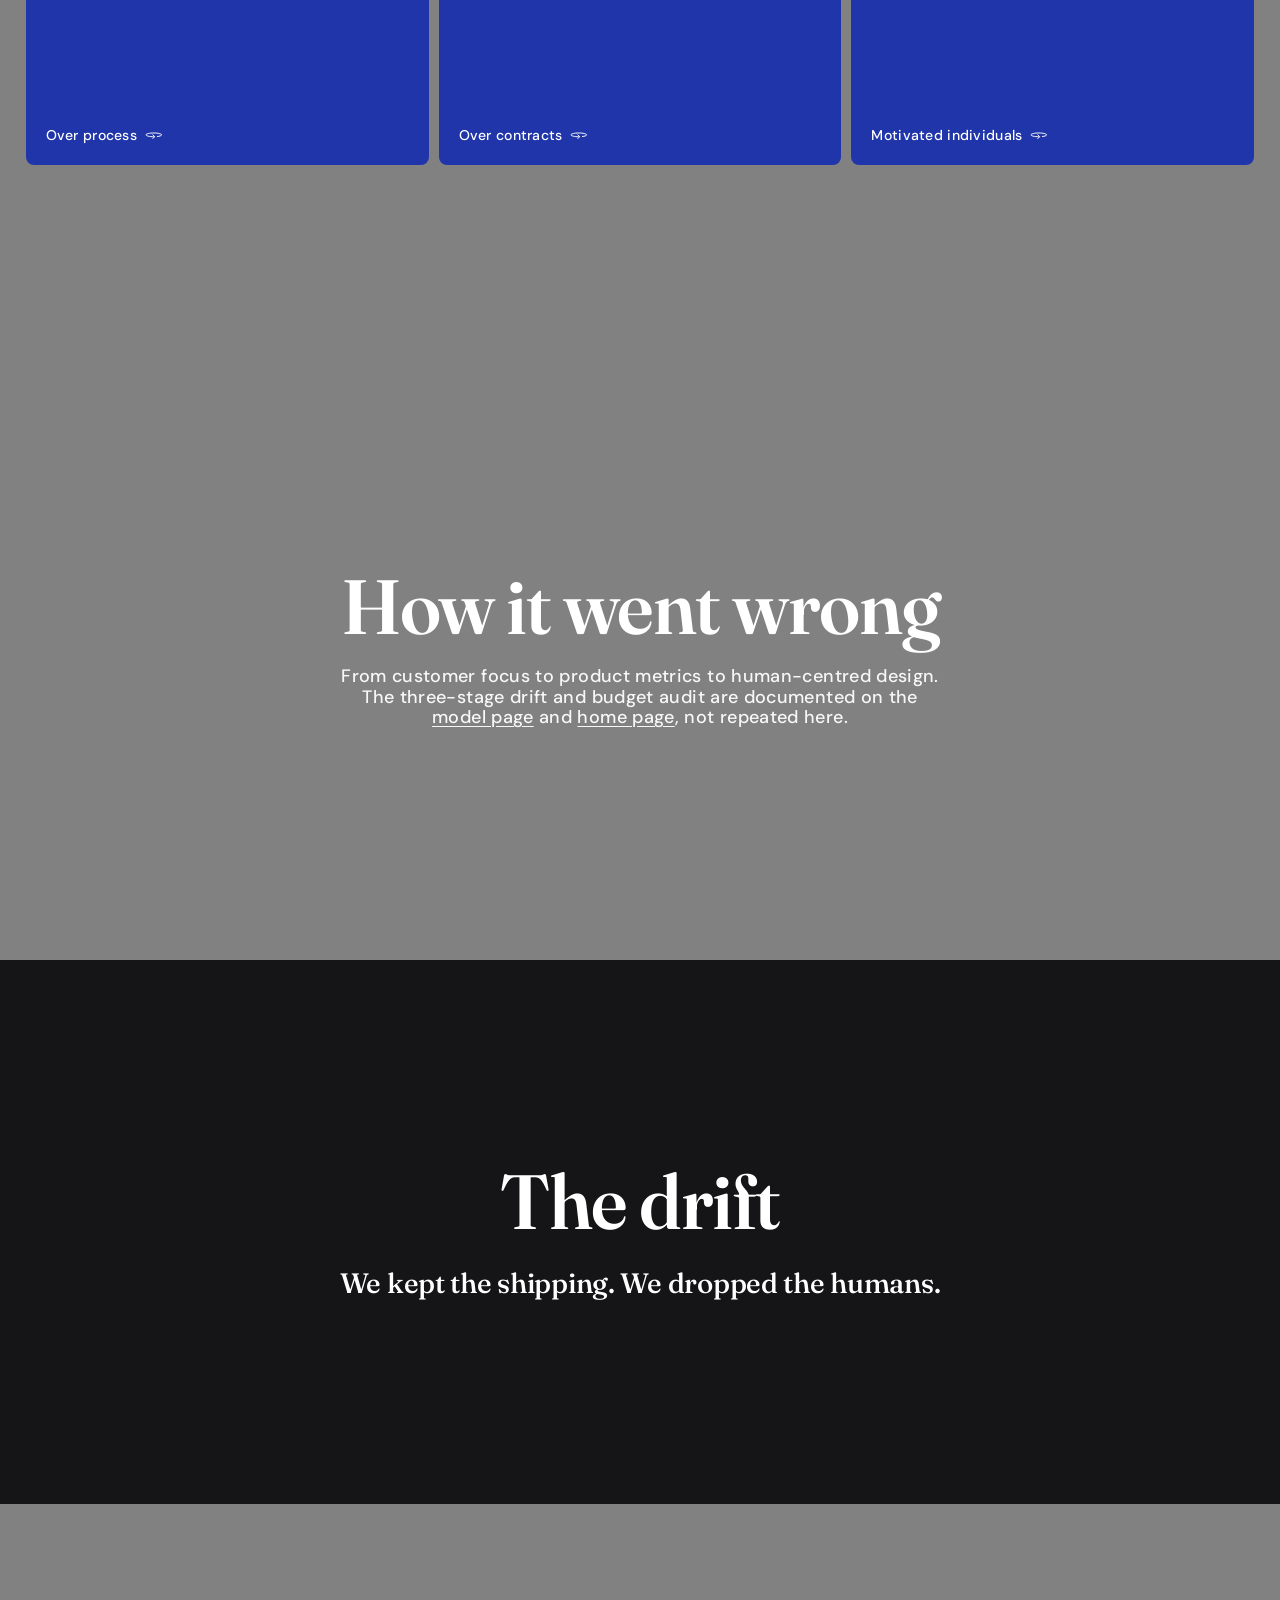
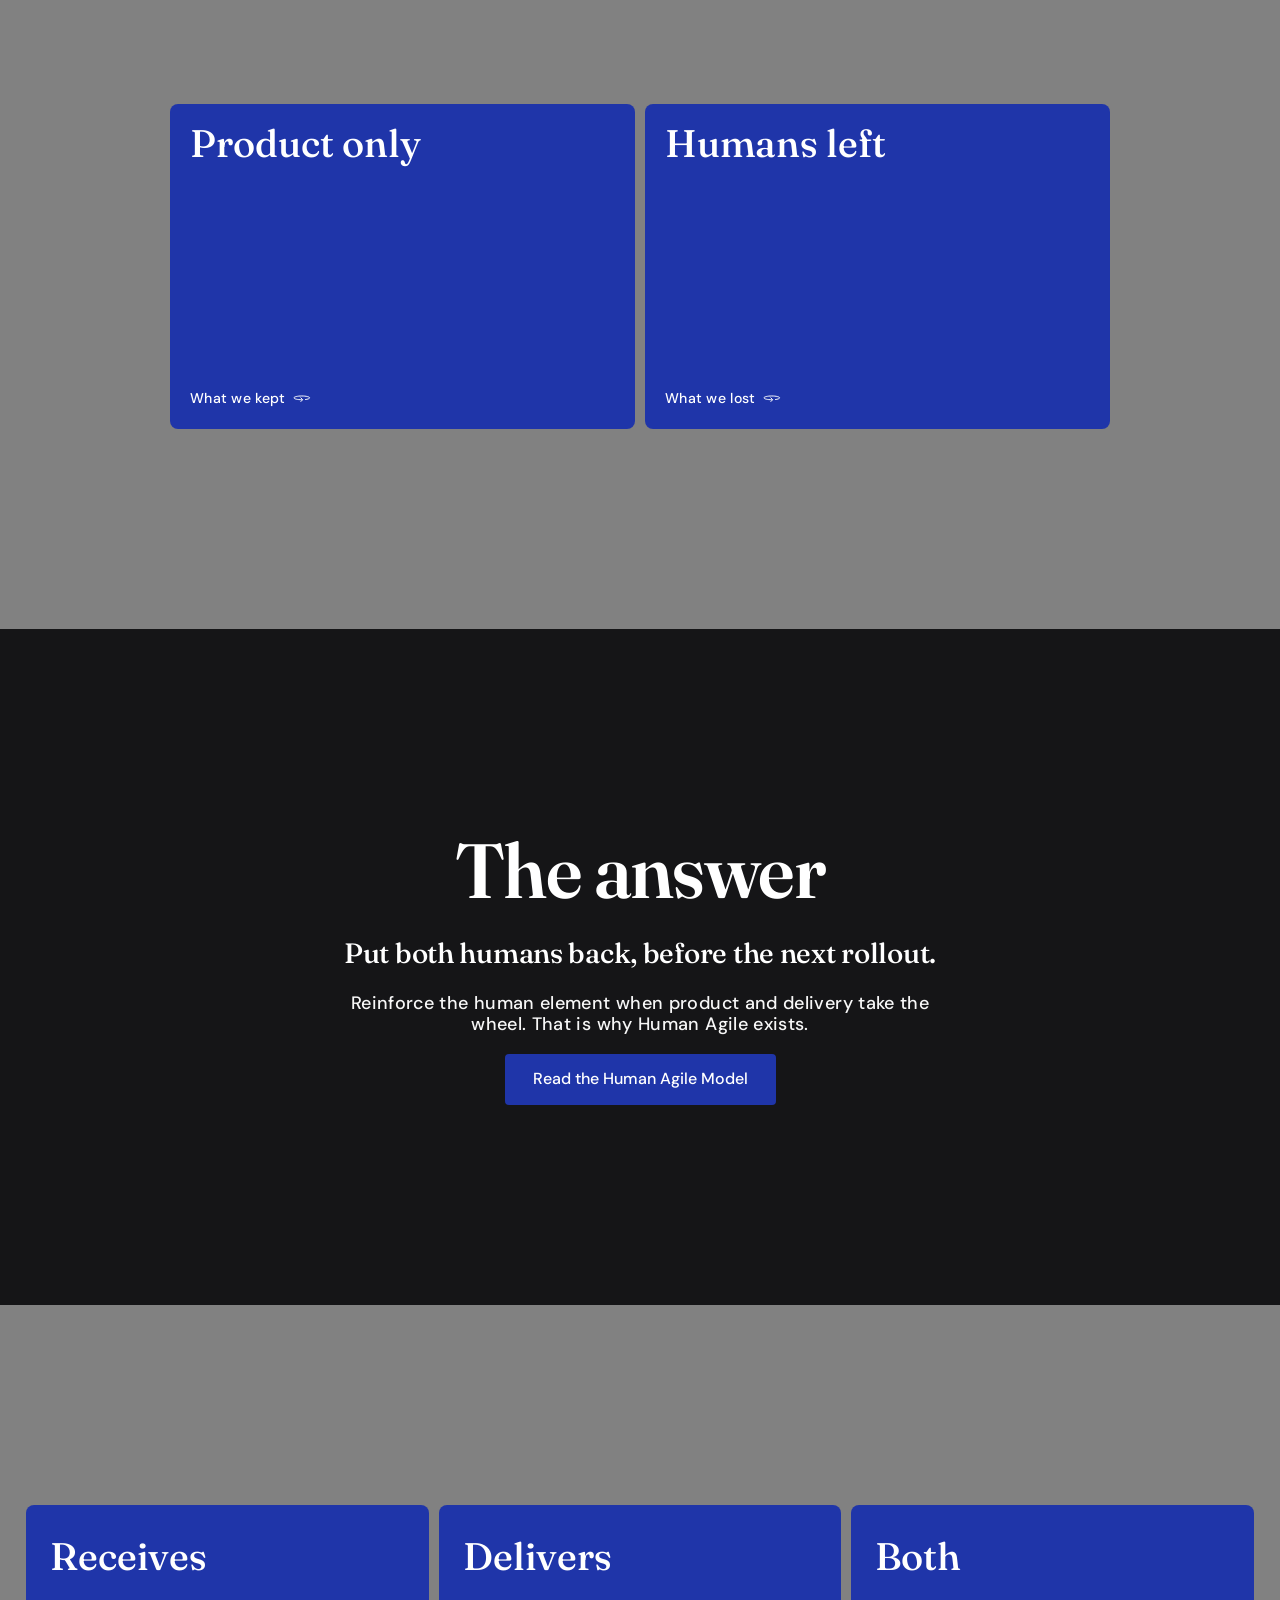
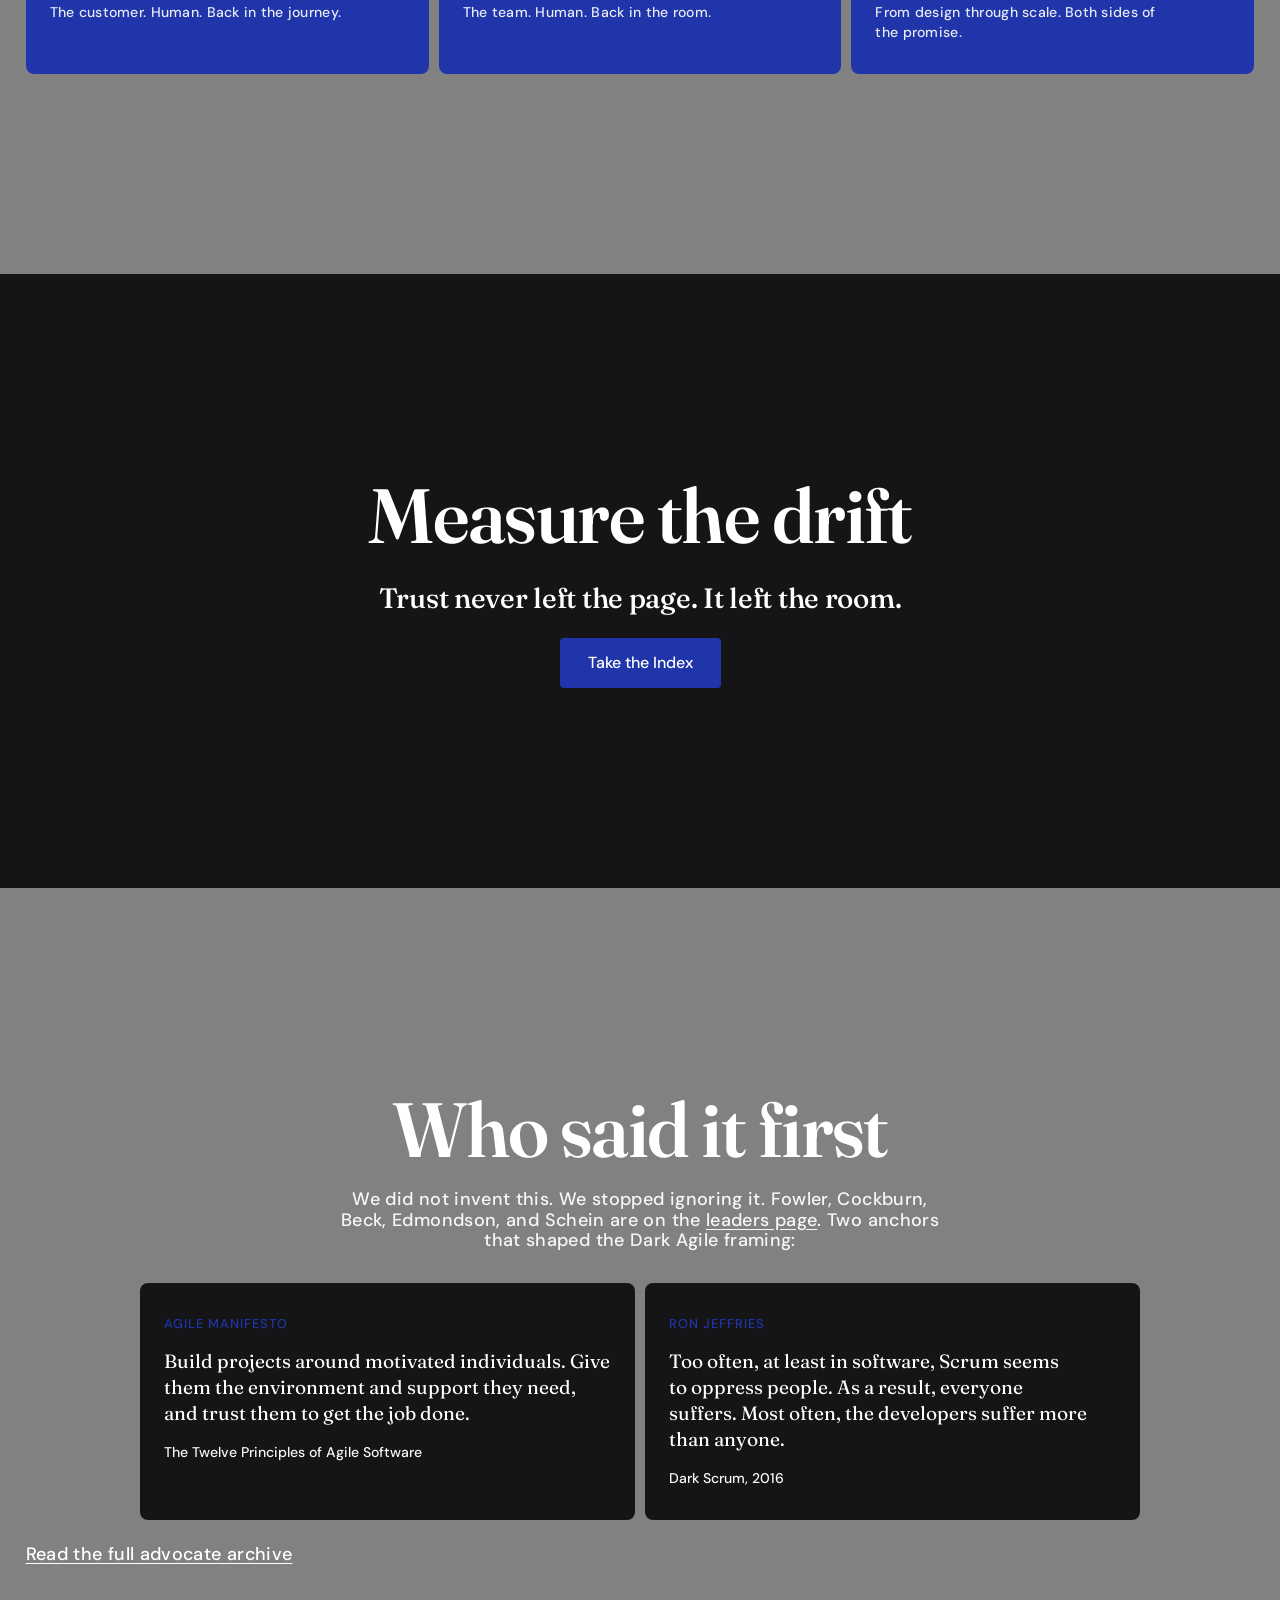
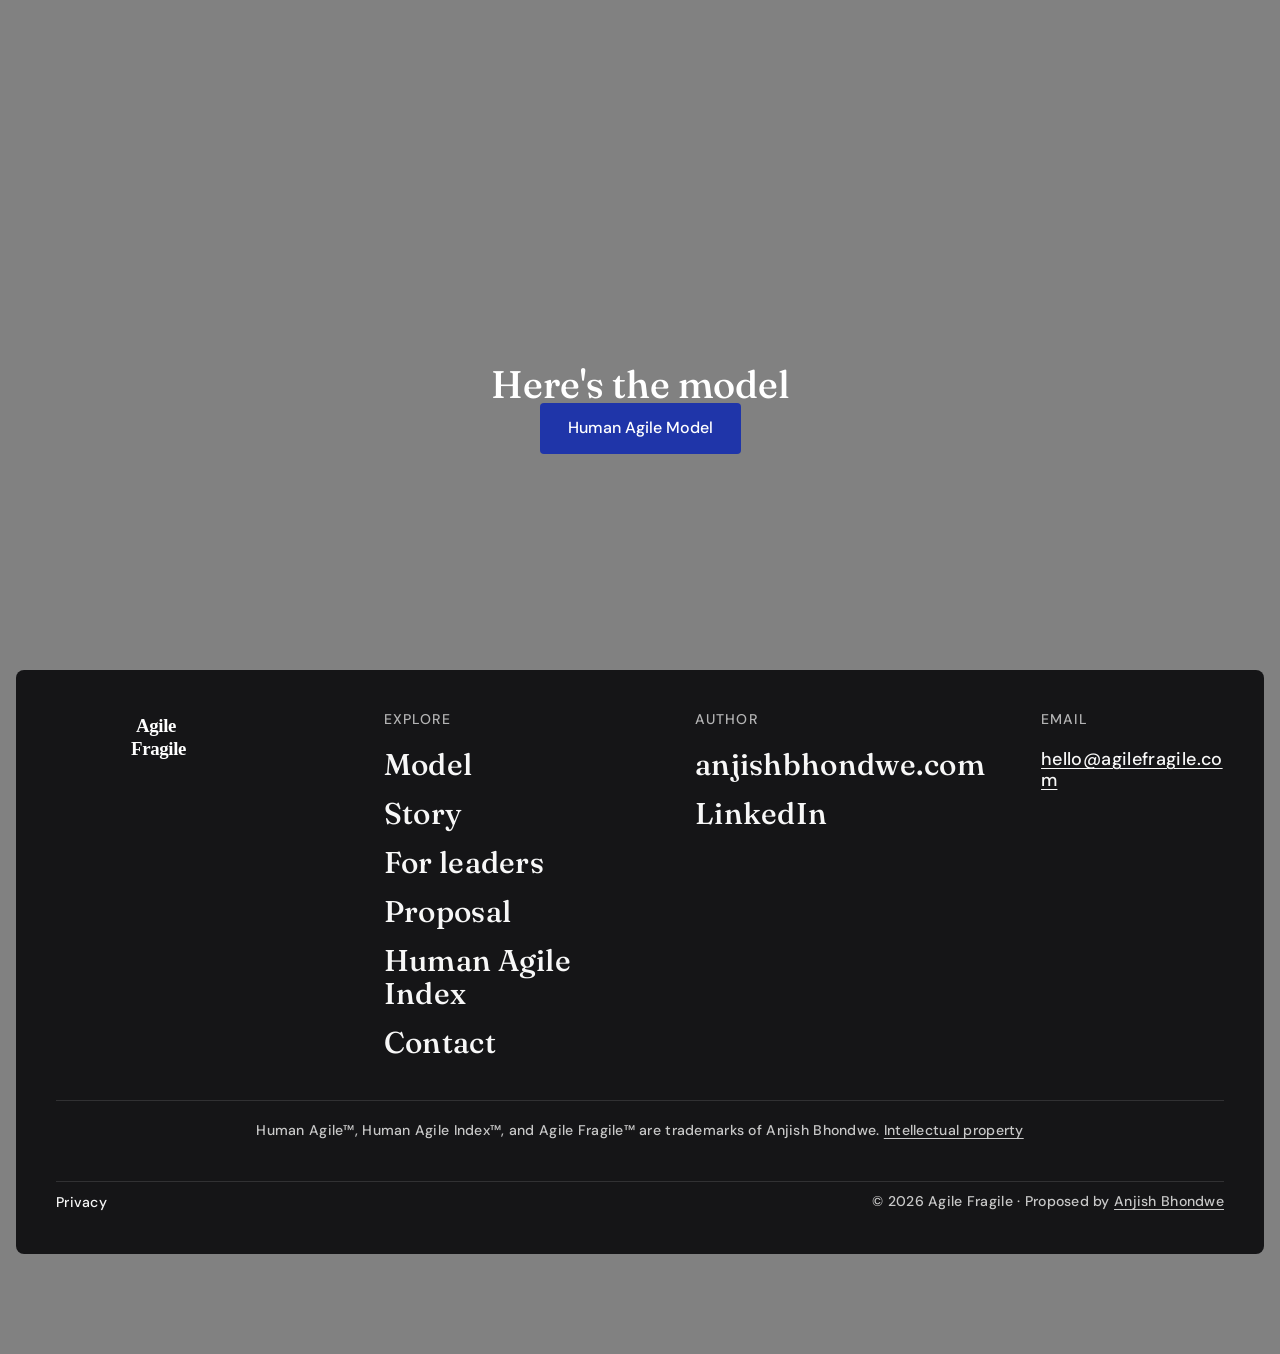
==== commit 4f59c7bf: "Add intellectual property footnotes and trademark notices Expand model page with canonical IP sectio" ====
--- a/about.html
+++ b/about.html
@@ -40,7 +40,7 @@
 <main>
     <section class="section hero contain">
       <h1 class="t-h-2">The backstory.</h1>
-      <p class="hero-intro">Agile was created to help organizations. Organizations are made of humans. Agile Fragile is where I publish that belief as the Human Agile model. Proposed by <a href="https://anjishbhondwe.com" class="text-link" target="_blank" rel="noopener noreferrer">Anjish Bhondwe</a>.</p>
+      <p class="hero-intro">Agile was created to help organizations. Organizations are made of humans. Agile Fragile is where I publish that belief as the Human Agile™ model. Proposed by <a href="https://anjishbhondwe.com" class="text-link" target="_blank" rel="noopener noreferrer">Anjish Bhondwe</a>.</p>
     </section>
 
     <section class="concept-section" id="observation">
@@ -321,6 +321,7 @@
           </div>
         </div>
       </div>
+      <p class="footer-ip t-b-3">Human Agile™, Human Agile Index™, and Agile Fragile™ are trademarks of Anjish Bhondwe. <a href="/model.html#model-copyright" class="text-link">Intellectual property</a></p>
       <div class="footer-bottom">
         <ul class="footer-legal">
           <li><a href="/privacy.html" class="t-b-3">Privacy</a></li>
--- a/assets/site.css
+++ b/assets/site.css
@@ -1073,6 +1073,18 @@
 }
 .footer-legal .sep { opacity: 0.4; }
 .footer-copy { color: var(--text-muted); }
+.footer-ip {
+  color: var(--text-muted);
+  text-align: center;
+  margin: 0;
+  padding-top: 20px;
+  border-top: 1px solid rgba(255, 255, 255, 0.12);
+}
+.index-ip {
+  color: var(--text-muted);
+  margin: 12px 0 0;
+  max-width: 52ch;
+}
 
 .story-arc {
   max-width: 940px;
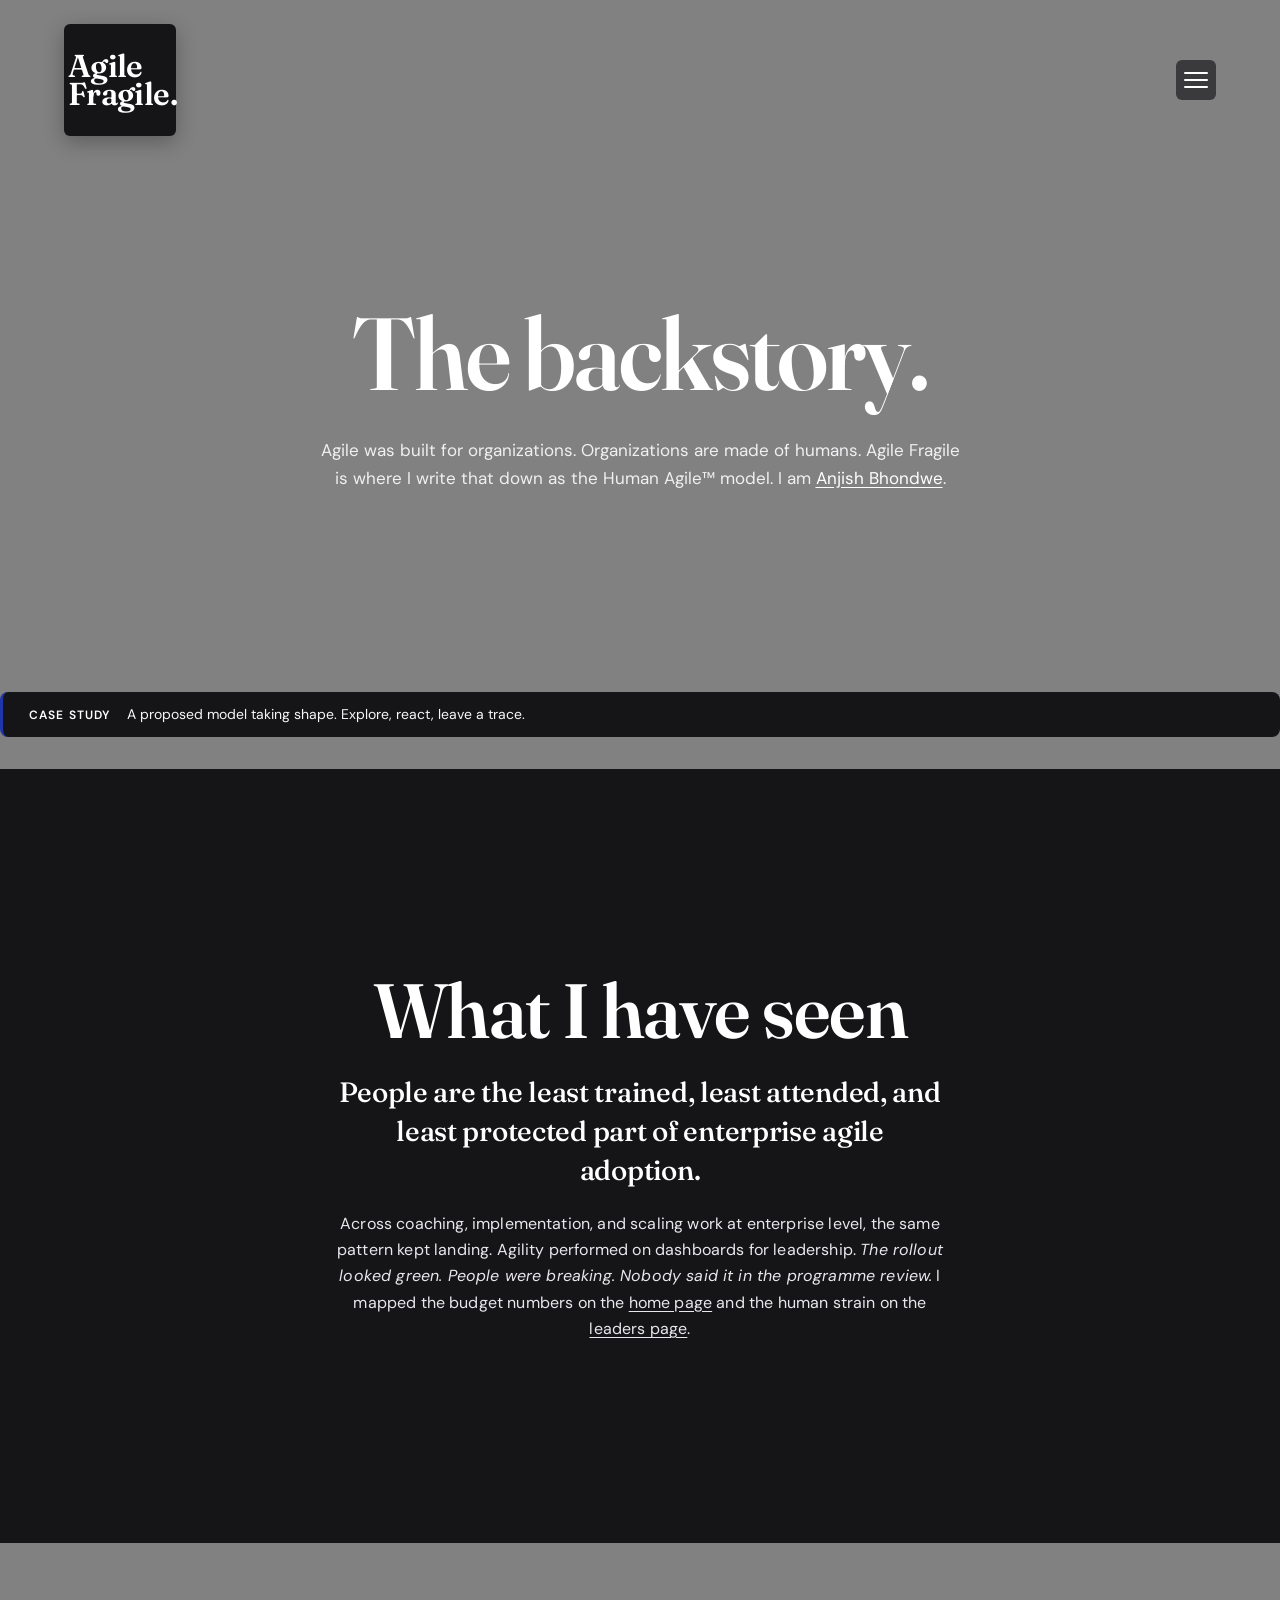
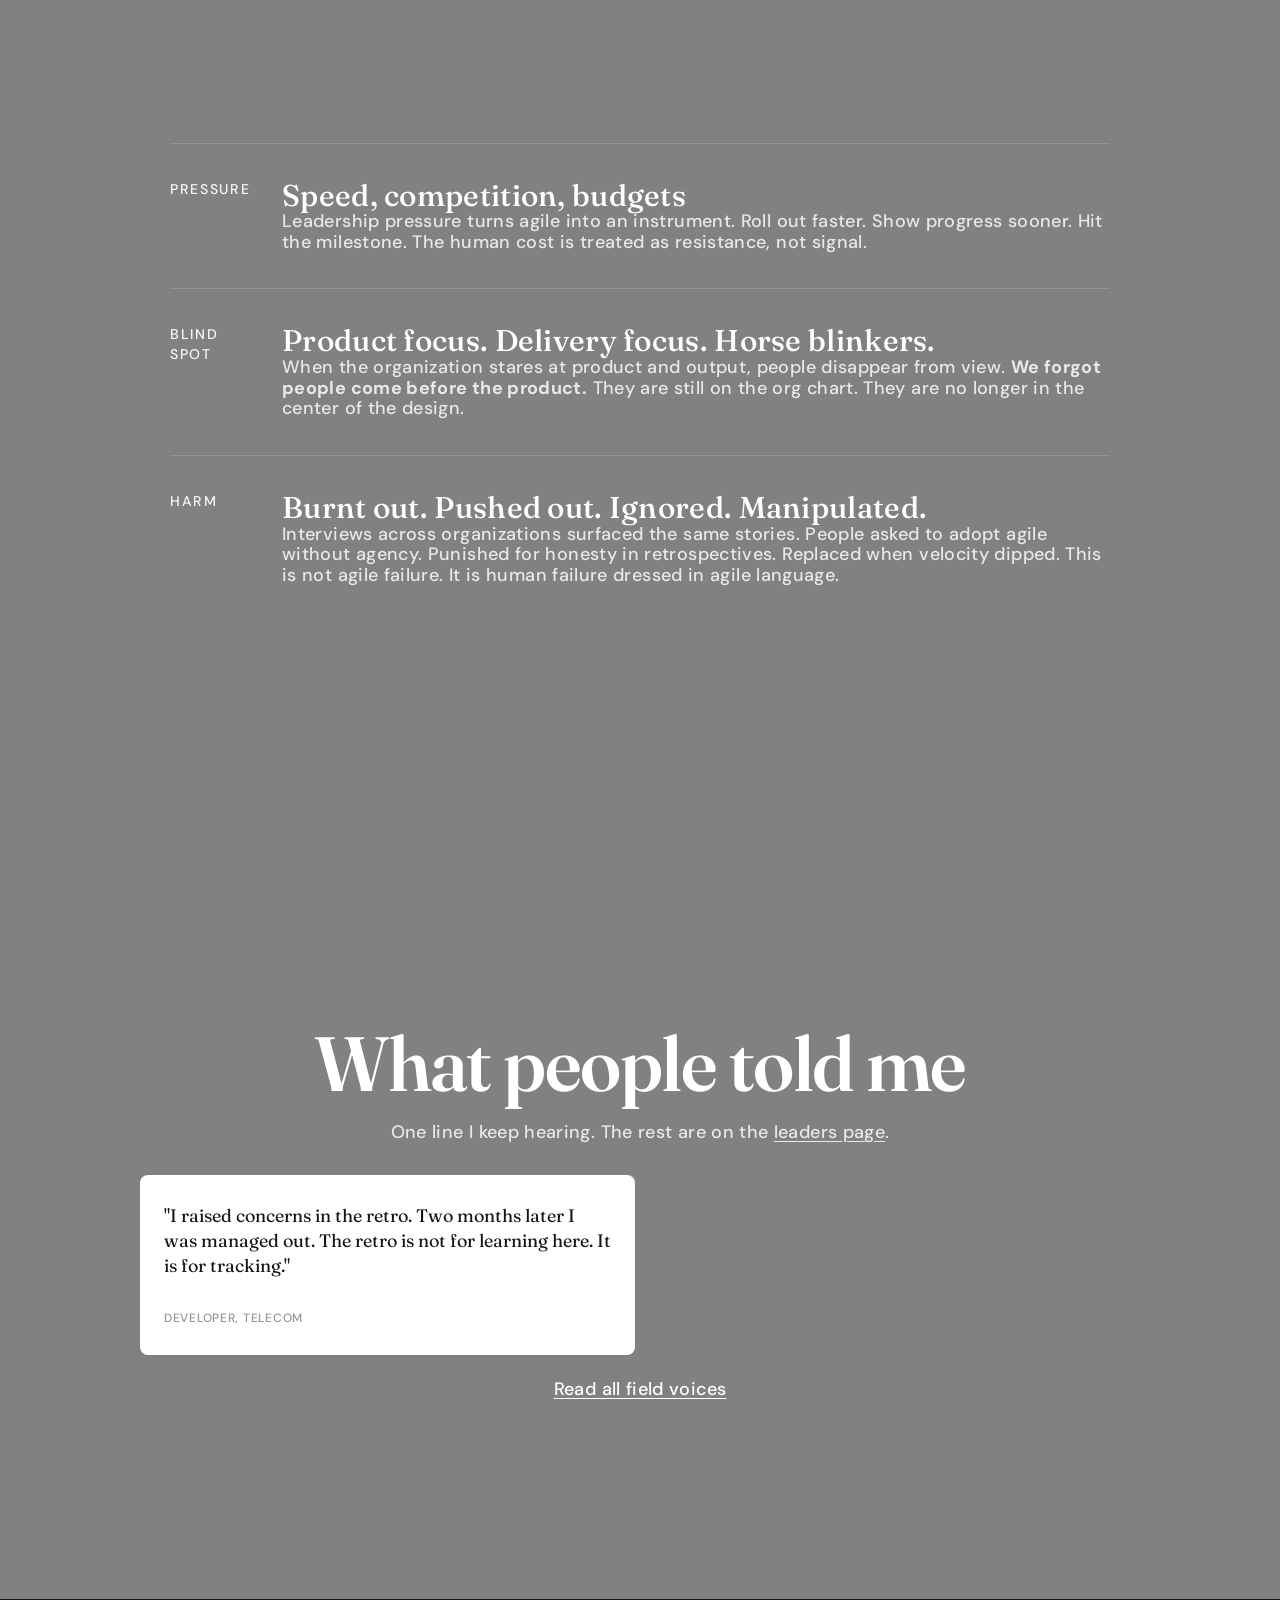
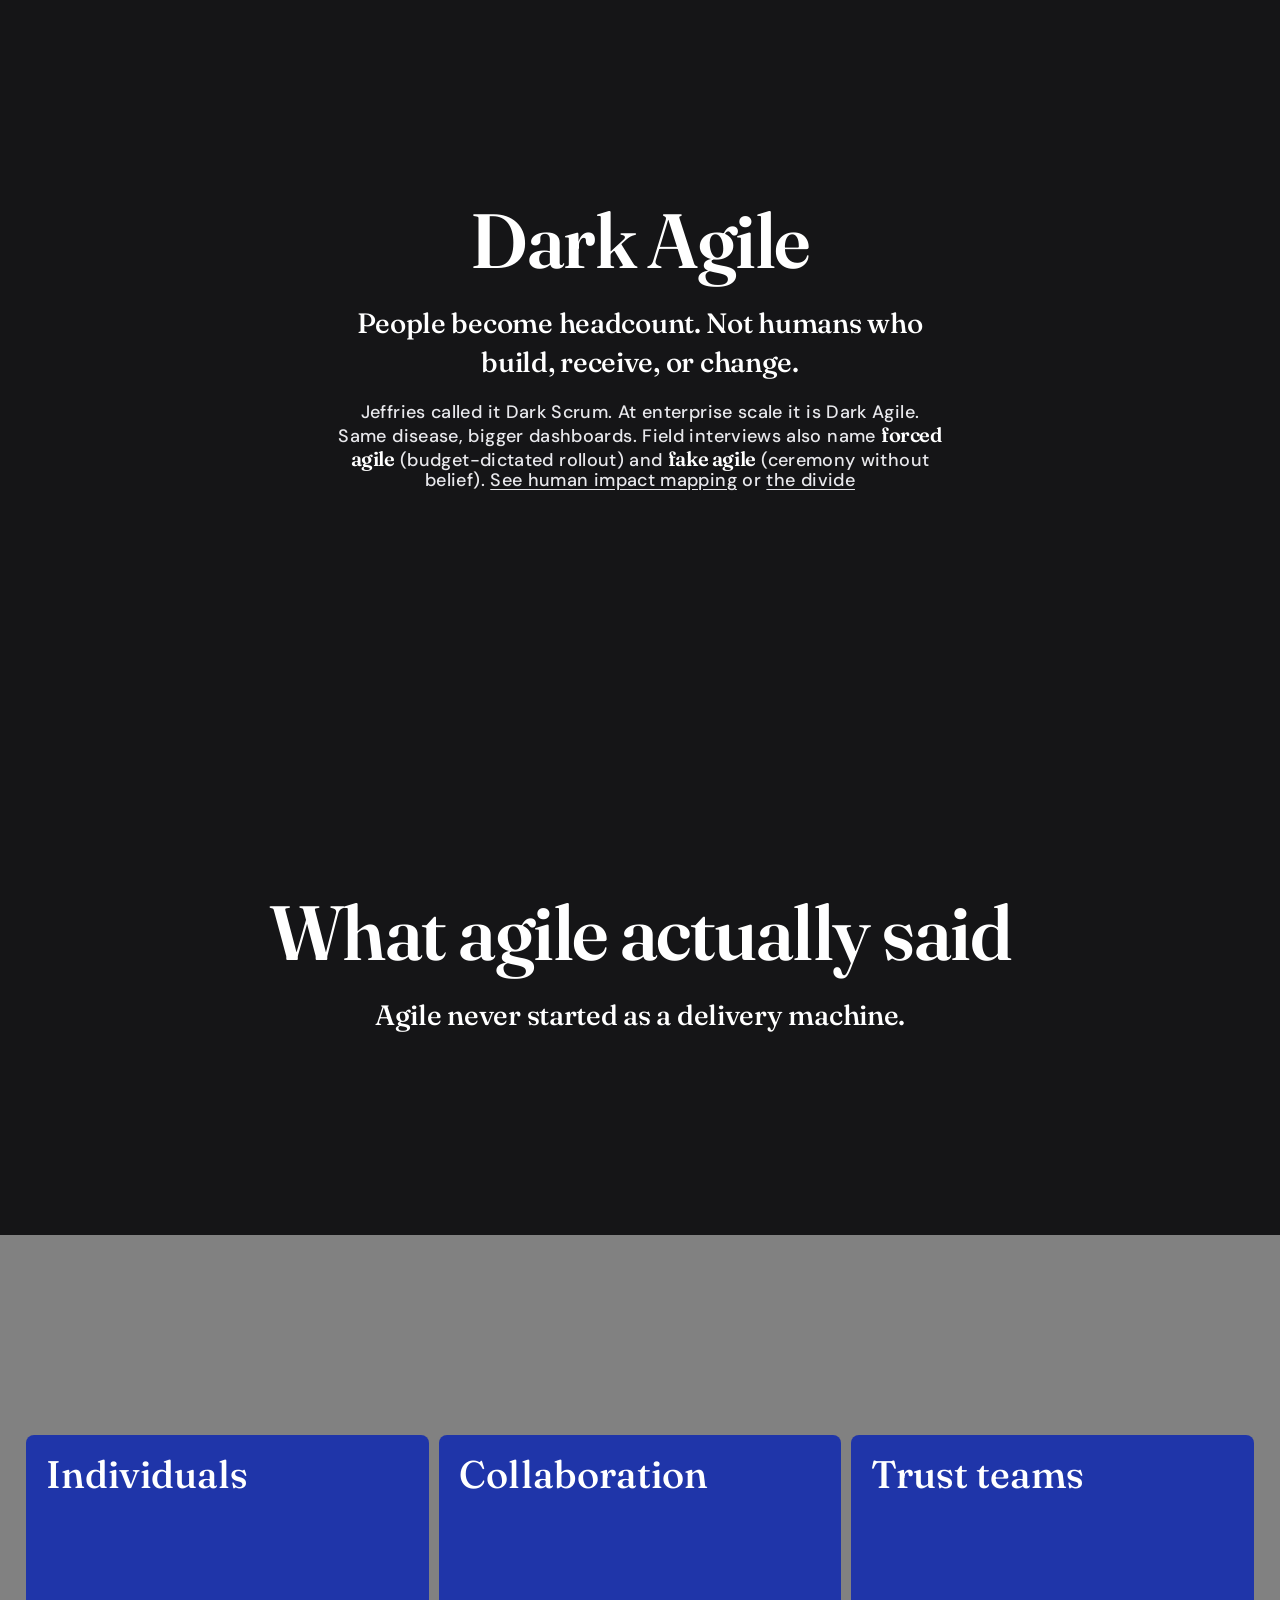
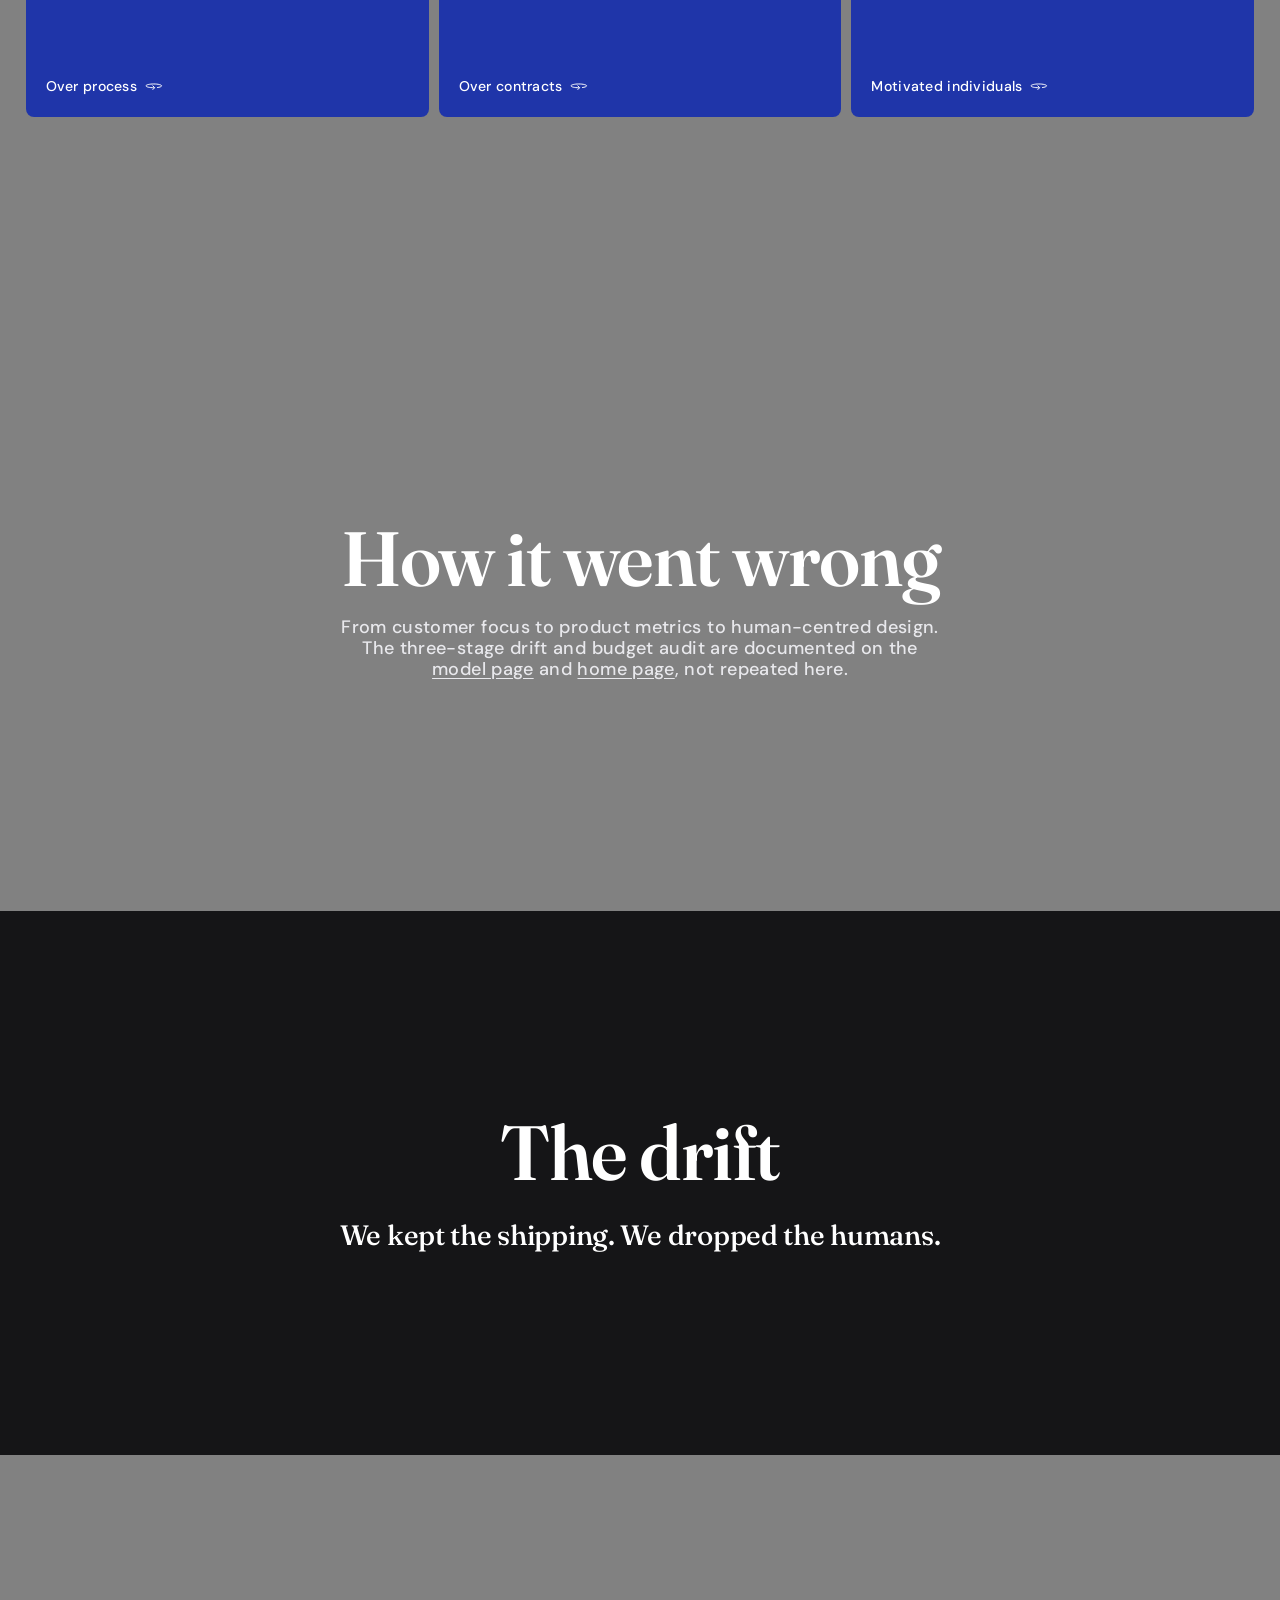
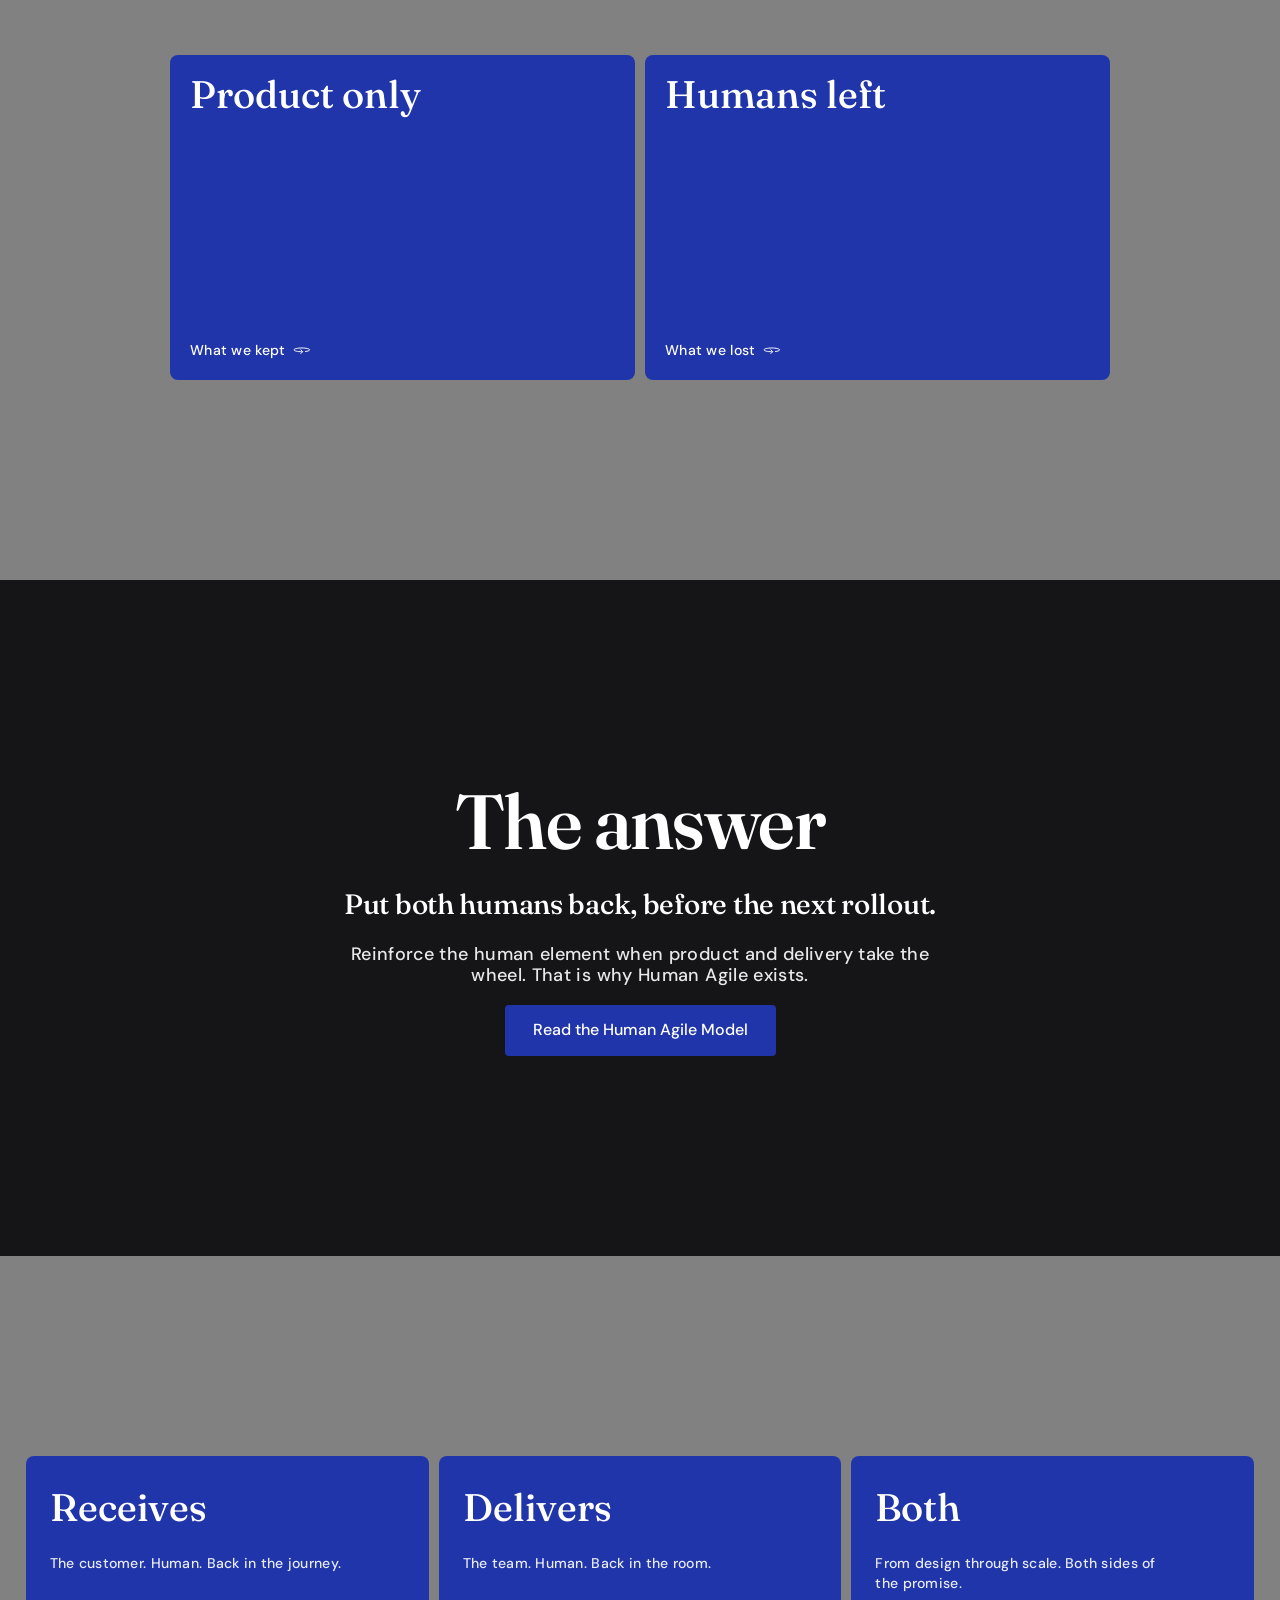
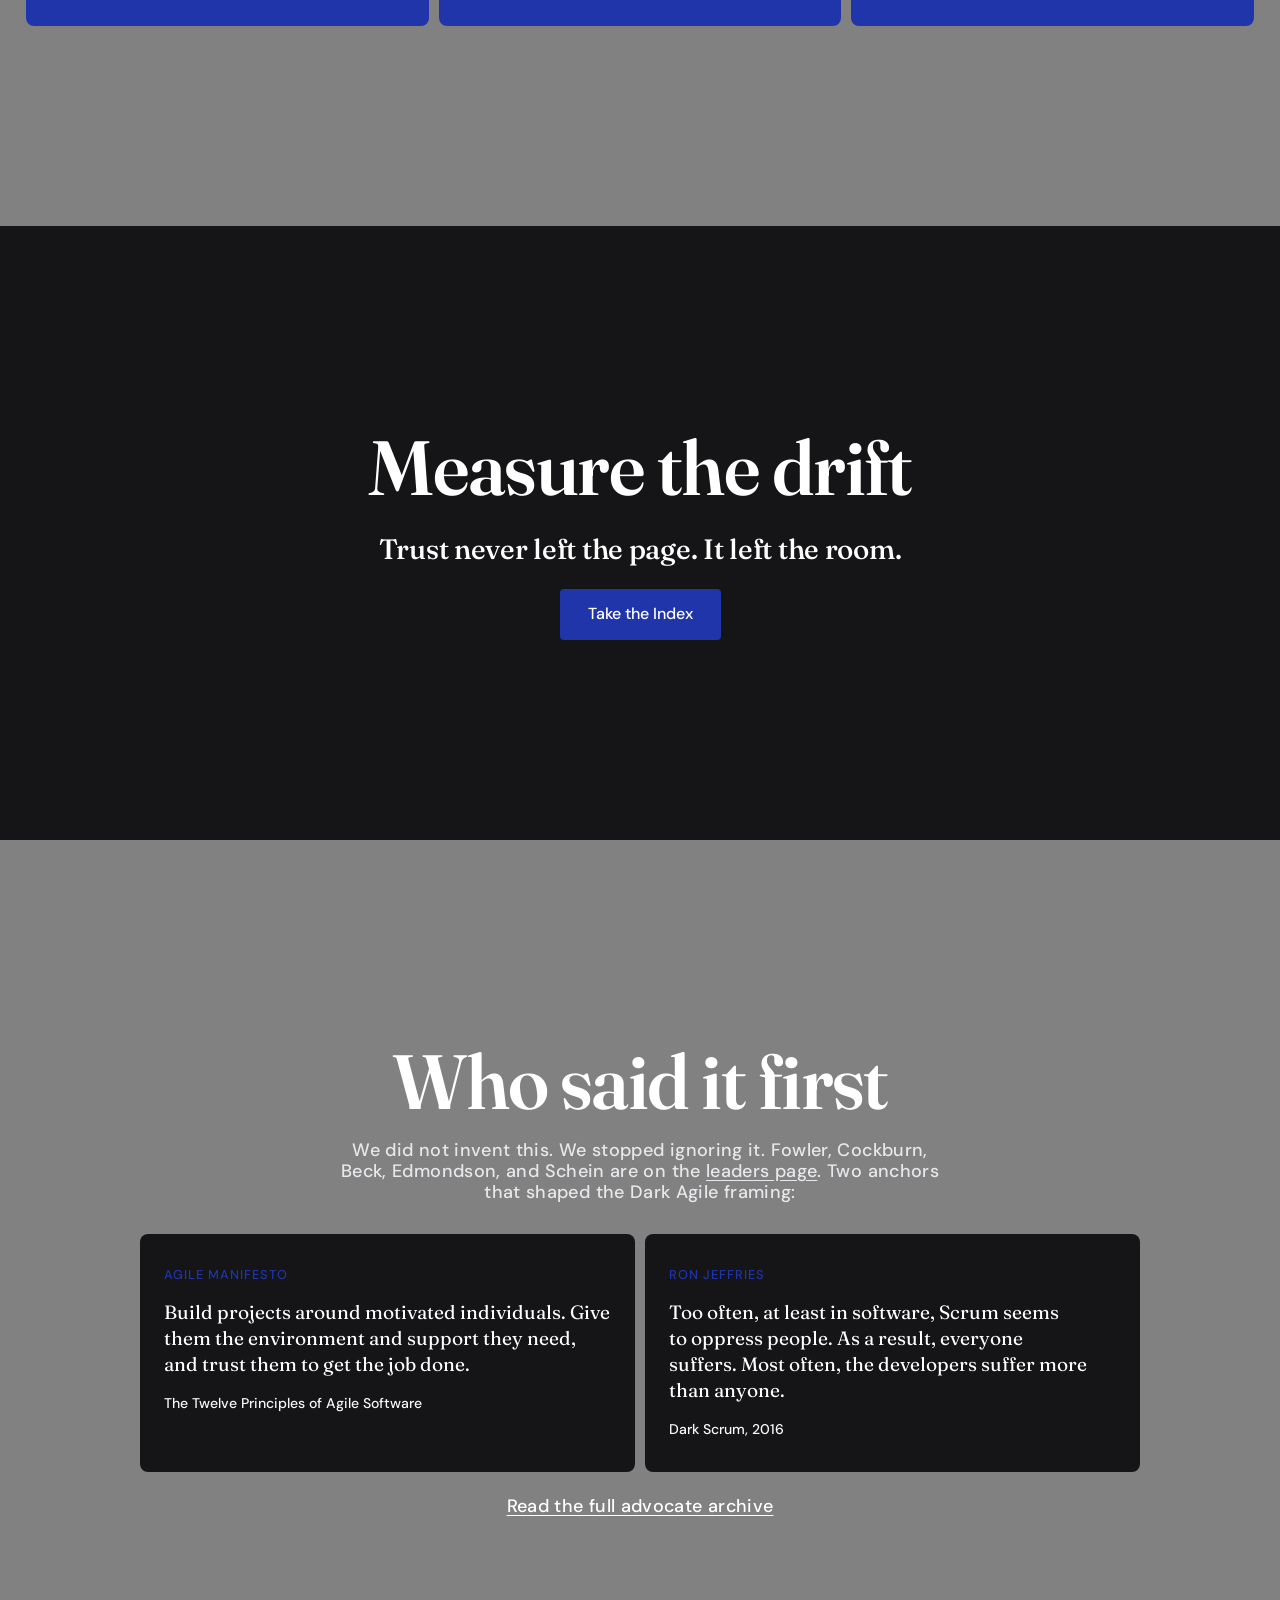
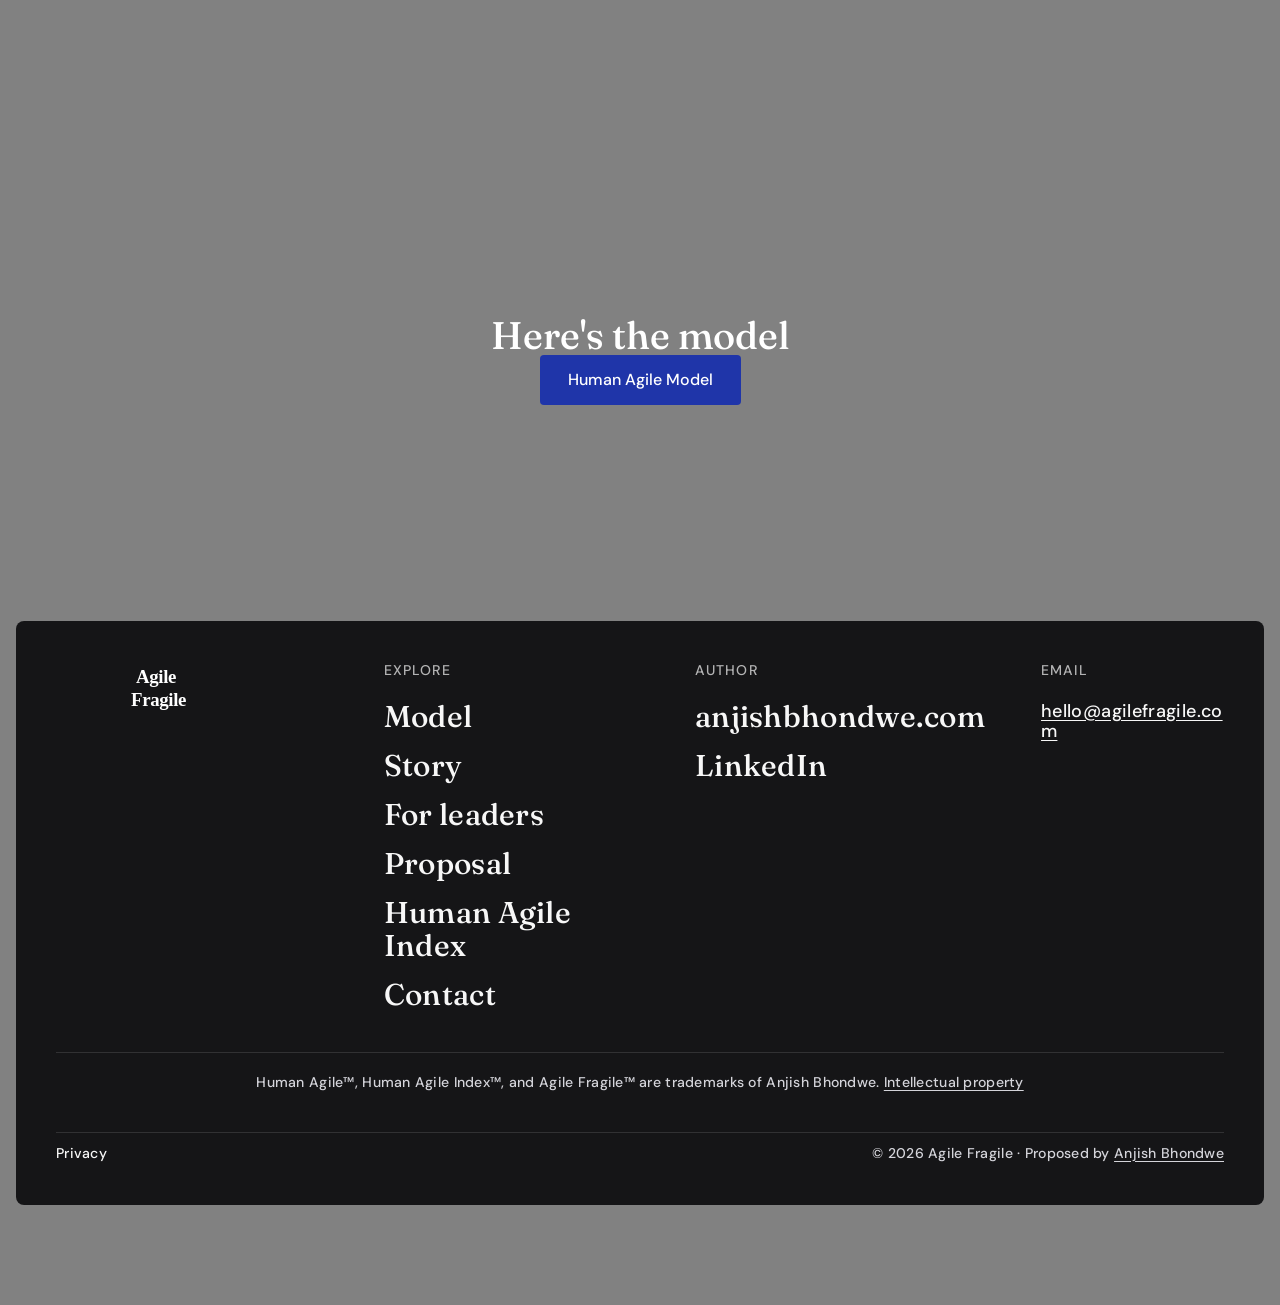
==== commit 4f57bf53: "Fix invisible grey text and rewrite copy in human voice Restore readable contrast on the model diagr" ====
--- a/about.html
+++ b/about.html
@@ -40,14 +40,14 @@
 <main>
     <section class="section hero contain">
       <h1 class="t-h-2">The backstory.</h1>
-      <p class="hero-intro">Agile was created to help organizations. Organizations are made of humans. Agile Fragile is where I publish that belief as the Human Agile™ model. Proposed by <a href="https://anjishbhondwe.com" class="text-link" target="_blank" rel="noopener noreferrer">Anjish Bhondwe</a>.</p>
+      <p class="hero-intro">Agile was built for organizations. Organizations are made of humans. Agile Fragile is where I write that down as the Human Agile™ model. I am <a href="https://anjishbhondwe.com" class="text-link" target="_blank" rel="noopener noreferrer">Anjish Bhondwe</a>.</p>
     </section>
 
     <section class="concept-section" id="observation">
       <div class="contain concept-inner">
         <h2 class="t-h-3">What I have seen</h2>
         <p class="thesis">People are the least trained, least attended, and least protected part of enterprise agile adoption.</p>
-        <p class="body-copy">Across coaching, implementation, scaling, and consulting at enterprise level, the pattern repeats. Agility is performed on dashboards for leadership. <em>The rollout looks green. People are breaking. Nobody names it in the programme review.</em> The budget numbers are mapped once on the <a href="/#drift" class="text-link">home page</a> and charted on the <a href="/leaders.html#human-impact" class="text-link">leaders page</a>.</p>
+        <p class="body-copy">Across coaching, implementation, and scaling work at enterprise level, the same pattern kept landing. Agility performed on dashboards for leadership. <em>The rollout looked green. People were breaking. Nobody said it in the programme review.</em> I mapped the budget numbers on the <a href="/#drift" class="text-link">home page</a> and the human strain on the <a href="/leaders.html#human-impact" class="text-link">leaders page</a>.</p>
       </div>
     </section>
 
@@ -80,7 +80,7 @@
     <section class="section contain" id="voices">
       <div class="page-header">
         <h2 class="t-h-3">What people told me</h2>
-        <p class="intro t-b-2">Anonymous field voices live on the leaders page. This is one line I keep hearing.</p>
+        <p class="intro t-b-2">One line I keep hearing. The rest are on the <a href="/leaders.html#field-voices" class="text-link">leaders page</a>.</p>
       </div>
       <div class="voice-grid voice-grid--teaser">
         <figure class="voice-card">
--- a/assets/site.css
+++ b/assets/site.css
@@ -6,8 +6,10 @@
   --gray-medium: #c8c8c8;
   --gray-dark: #949494;
   --accent: #1f35a9;
-  --text-secondary: #f7f7f7;
-  --text-muted: #c8c8c8;
+  --text: #ffffff;
+  --text-on-page: #f0f0f2;
+  --text-secondary: #e8e8ec;
+  --text-muted: #d4d4da;
   --contain: max(2vw, 10px);
   --block: 50px;
   --section: 100px;
@@ -59,7 +61,7 @@
 .intro {
   font: 500 clamp(18px, 1.25vw, 24px) / 1.15 var(--font-sans);
   letter-spacing: 0.02em;
-  color: var(--text-secondary);
+  color: var(--text-on-page);
 }
 ::selection { background: var(--accent); color: var(--white); }
 a { color: inherit; text-decoration: none; }
@@ -1082,8 +1084,73 @@
 }
 .index-ip {
   color: var(--text-muted);
-  margin: 12px 0 0;
+  margin: 12px auto 0;
   max-width: 52ch;
+  text-align: center;
+}
+
+.sponsor-thesis {
+  max-width: 38rem;
+  margin: 0 auto 28px;
+  text-align: center;
+  font-family: var(--font-serif);
+  font-size: clamp(20px, 2.2vw, 26px);
+  font-weight: 500;
+  line-height: 1.35;
+  color: var(--text);
+}
+.sponsor-compare {
+  display: grid;
+  gap: 16px;
+  max-width: 940px;
+  margin: 0 auto 28px;
+}
+@media (min-width: 768px) {
+  .sponsor-compare { grid-template-columns: 1fr 1fr; }
+}
+.sponsor-compare-card {
+  padding: 24px;
+  border: 1px solid rgba(255, 255, 255, 0.12);
+  border-radius: 8px;
+  background: var(--black);
+}
+.sponsor-compare-card--risk {
+  border-color: rgba(31, 53, 169, 0.45);
+  background: #1a1a22;
+}
+.sponsor-compare-card h3 { margin-bottom: 12px; color: var(--white); }
+.sponsor-compare-card ul {
+  list-style: none;
+  display: flex;
+  flex-direction: column;
+  gap: 8px;
+}
+.sponsor-compare-card li {
+  position: relative;
+  padding-left: 1rem;
+  color: var(--text-on-page);
+}
+.sponsor-compare-card li::before {
+  content: "";
+  position: absolute;
+  left: 0;
+  top: 0.55em;
+  width: 5px;
+  height: 5px;
+  border-radius: 50%;
+  background: var(--accent);
+}
+.sponsor-governance-prose {
+  max-width: 42rem;
+  margin: 0 auto;
+  display: flex;
+  flex-direction: column;
+  gap: 1rem;
+  color: var(--text-on-page);
+}
+.sponsor-governance-punch {
+  color: var(--white);
+  margin-top: 4px;
 }
 
 .story-arc {
@@ -1258,7 +1325,7 @@
 .hero-intro {
   max-width: 40rem;
   font: 400 clamp(17px, 1.2vw, 20px) / 1.65 var(--font-sans);
-  color: var(--text-secondary);
+  color: var(--text-on-page);
   text-wrap: pretty;
 }
 
@@ -1511,8 +1578,34 @@
 }
 .model-diagram figcaption {
   margin-top: 12px;
-  color: var(--text-secondary);
-  text-align: center;
+  color: var(--text-on-page);
+  text-align: center;
+}
+
+.human-arch-icon {
+  display: inline-block;
+  vertical-align: middle;
+  flex-shrink: 0;
+  background: currentColor;
+  mask: url(/assets/human-architecture-icon.svg) center / contain no-repeat;
+  -webkit-mask: url(/assets/human-architecture-icon.svg) center / contain no-repeat;
+}
+.human-arch-icon--hero {
+  width: clamp(2.5rem, 8vw, 3.25rem);
+  height: clamp(2.5rem, 8vw, 3.25rem);
+  color: var(--white);
+}
+.landing-hero-slide-title--human {
+  display: inline-flex;
+  align-items: center;
+  justify-content: center;
+  gap: 0.35em;
+}
+.model-step-btn .human-arch-icon--tab {
+  width: 1.05em;
+  height: 1.05em;
+  margin-right: 0.35em;
+  vertical-align: -0.2em;
 }
 
 .model-glossary { max-width: 1000px; margin: 0 auto; }
@@ -2385,6 +2478,9 @@
 .section-follow {
   margin-top: 24px;
   max-width: 38rem;
+  margin-inline: auto;
+  text-align: center;
+  color: var(--white);
 }
 .page-header + .voice-grid--teaser,
 .coming-header + .voice-grid--teaser,
@@ -2475,6 +2571,20 @@
   text-wrap: pretty;
   line-height: 1.65;
 }
+.proposal-partnership {
+  width: 100%;
+  max-width: 42rem;
+  margin: 0 auto;
+  padding-top: 8px;
+  text-align: center;
+}
+.proposal-partnership h3 { margin-bottom: 10px; }
+.proposal-partnership p {
+  color: var(--gray-light);
+  margin-bottom: 16px;
+  text-wrap: pretty;
+}
+.proposal-partnership .cta-row { justify-content: center; }
 
 .proposal-feedback {
   width: 100%;
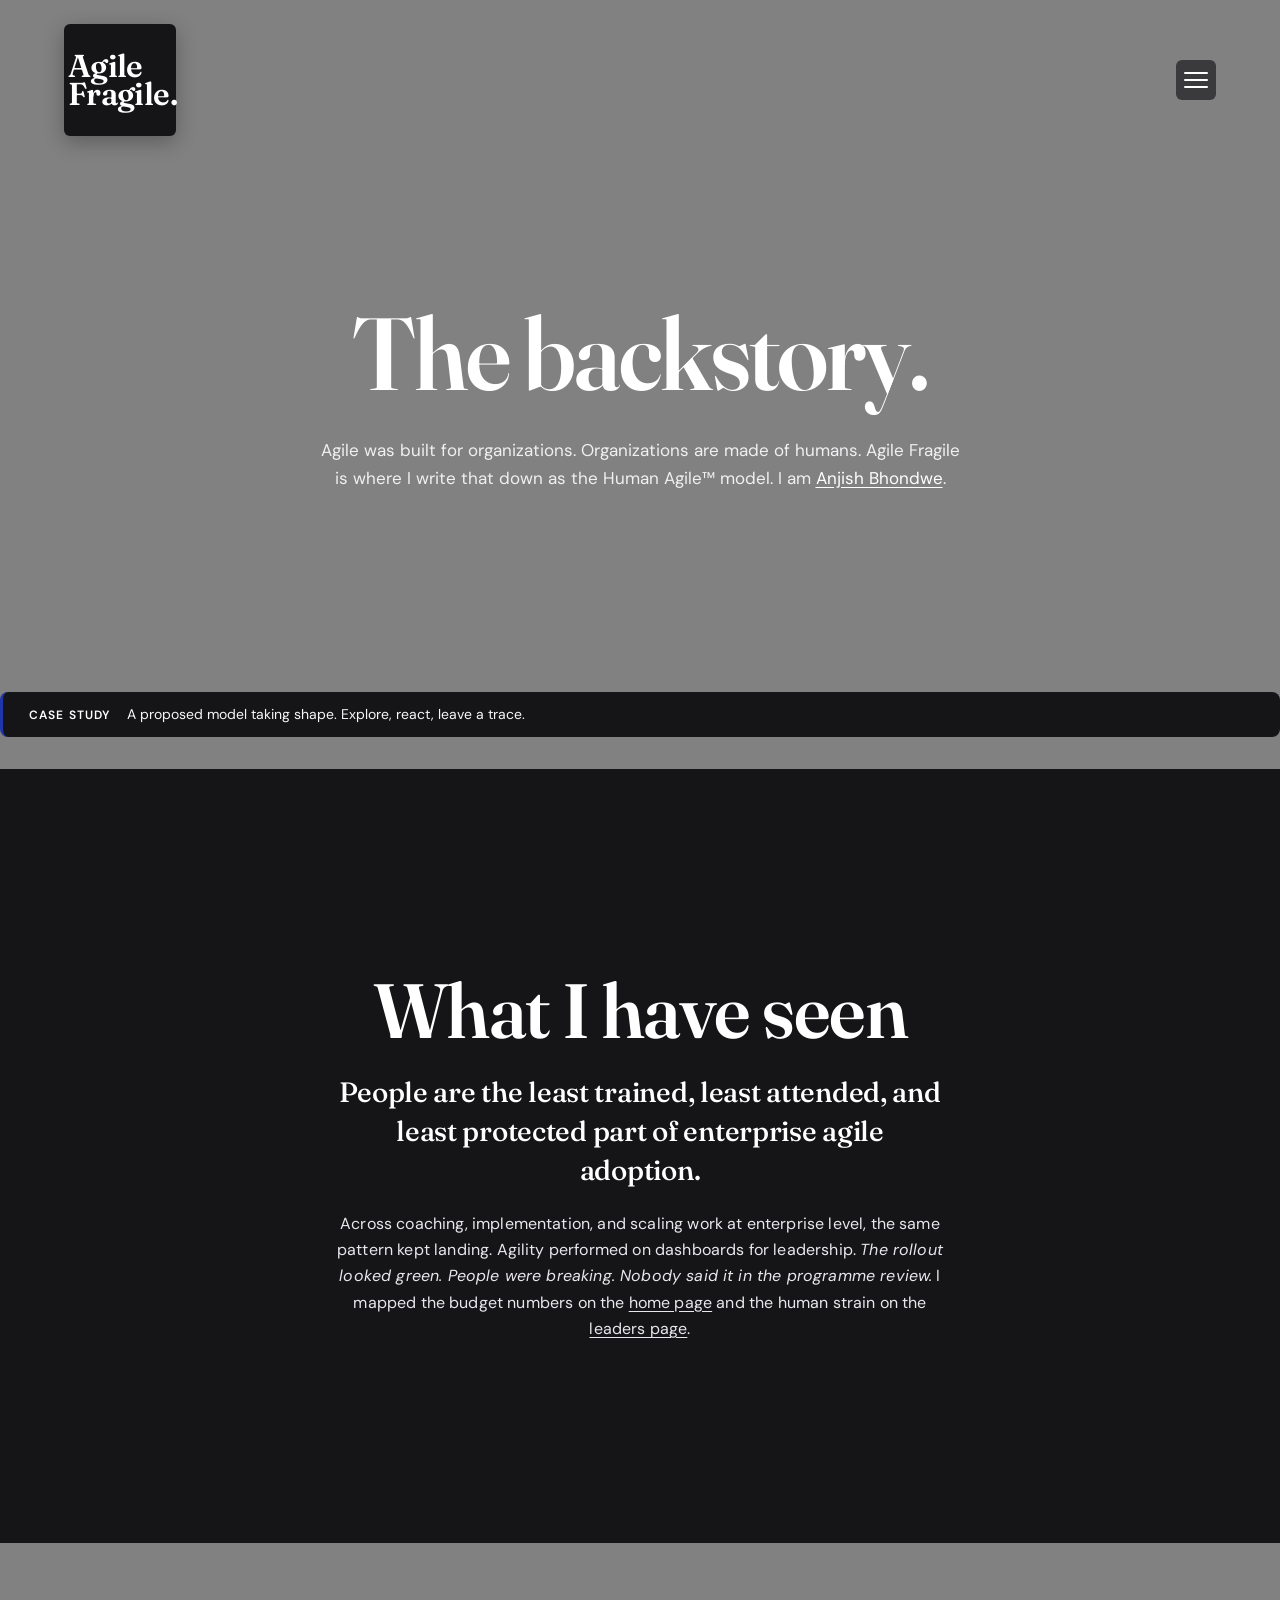
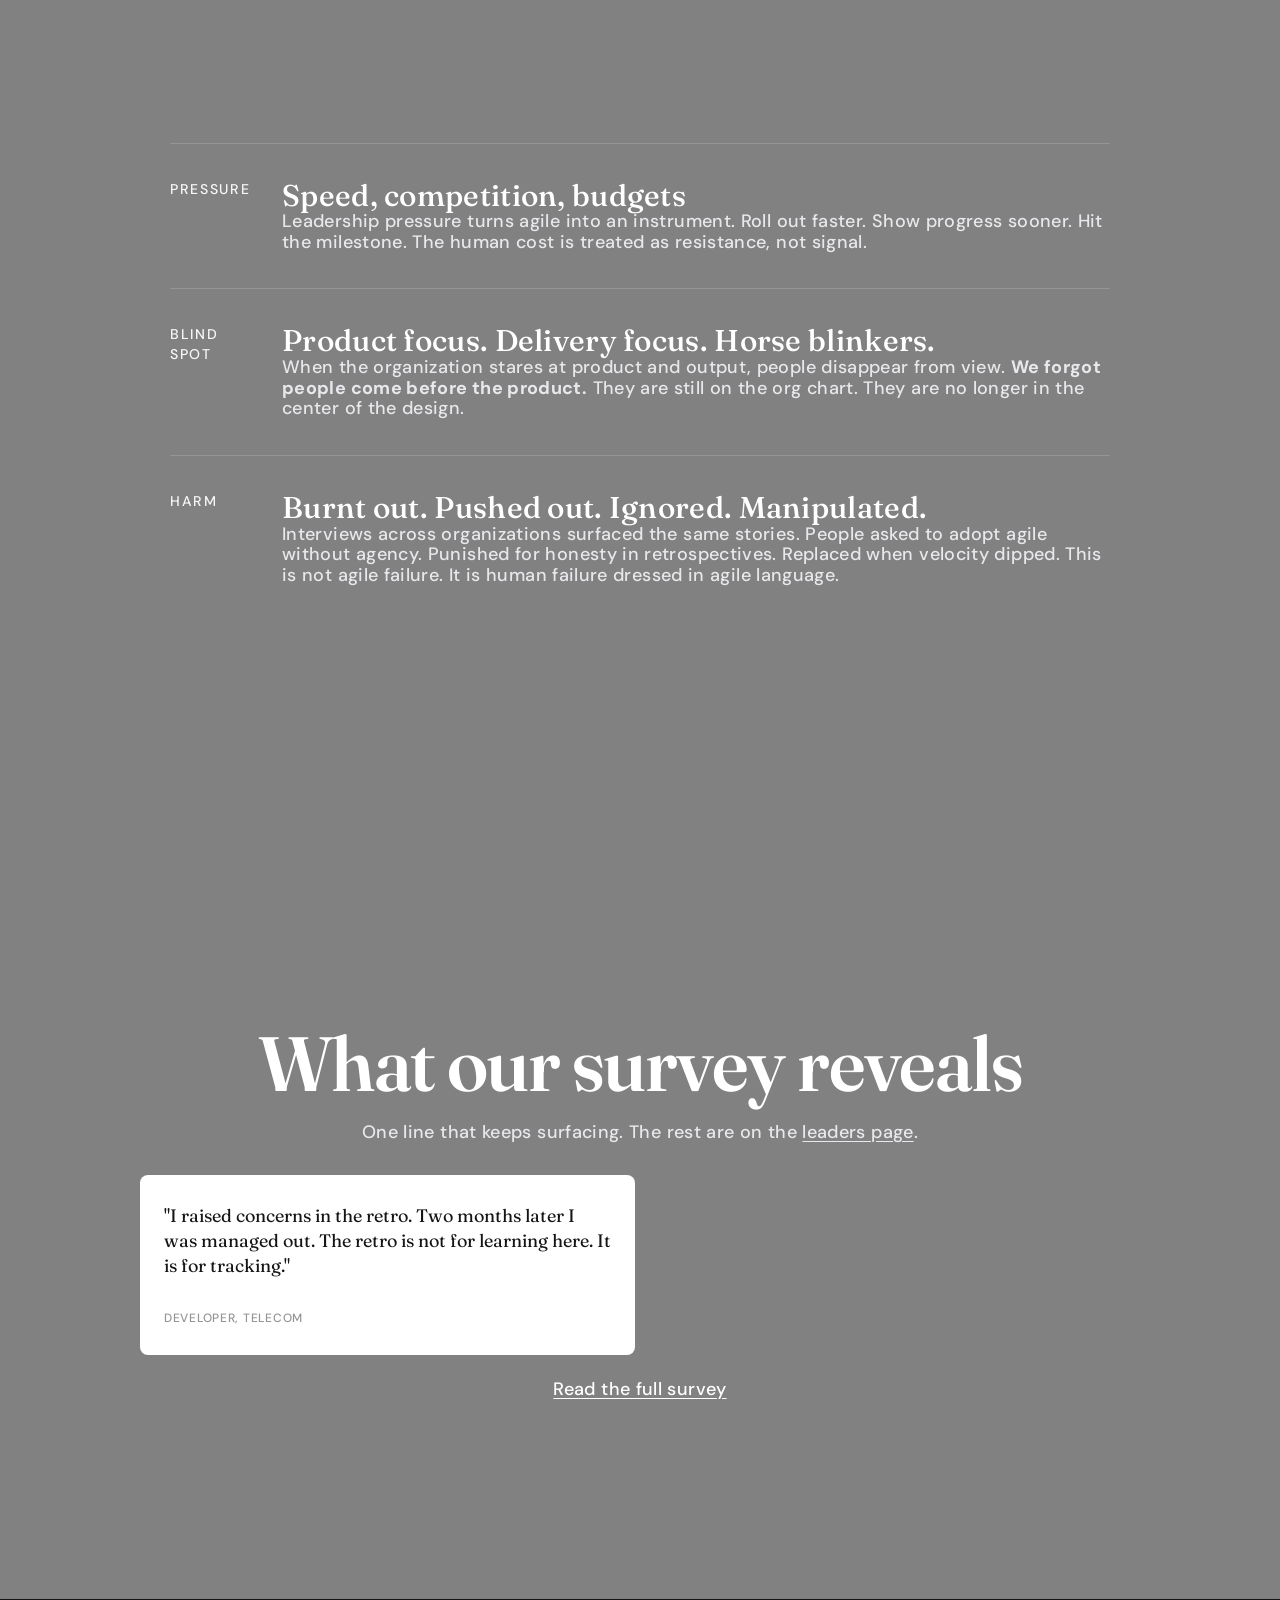
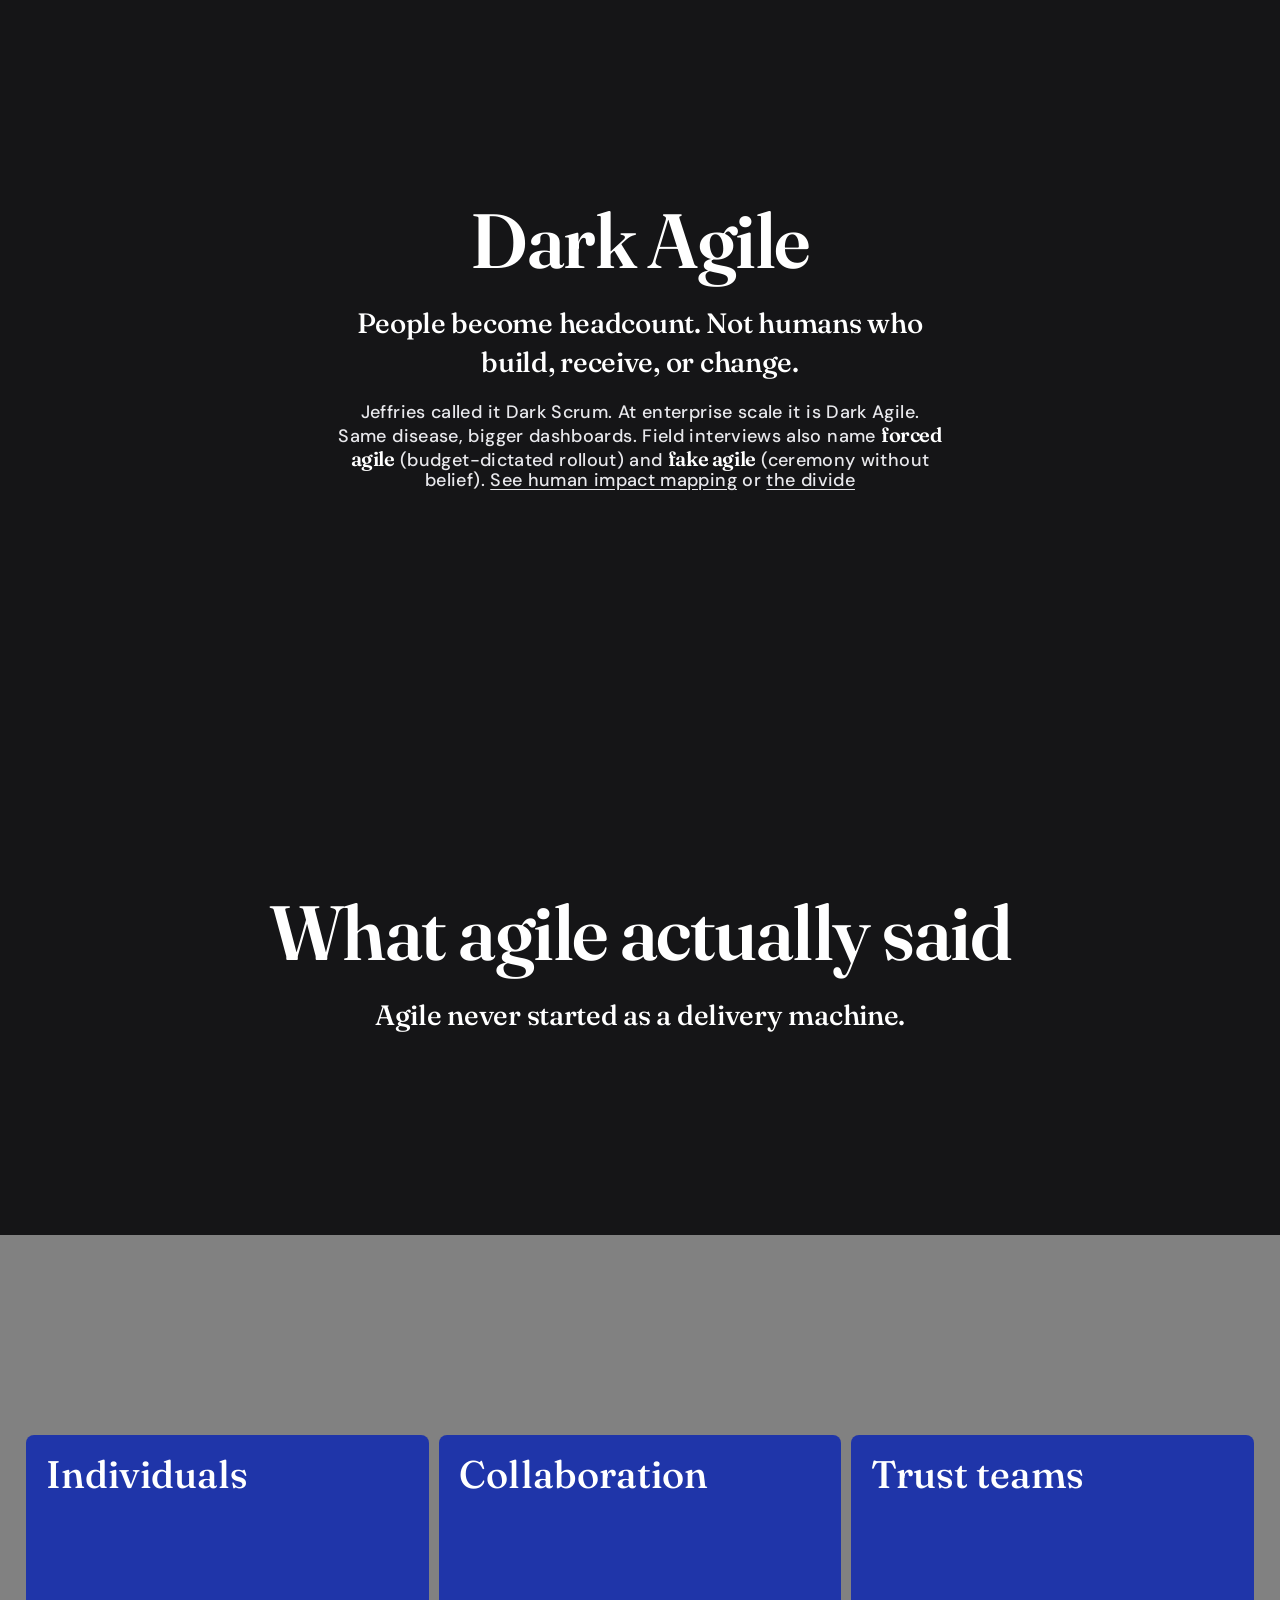
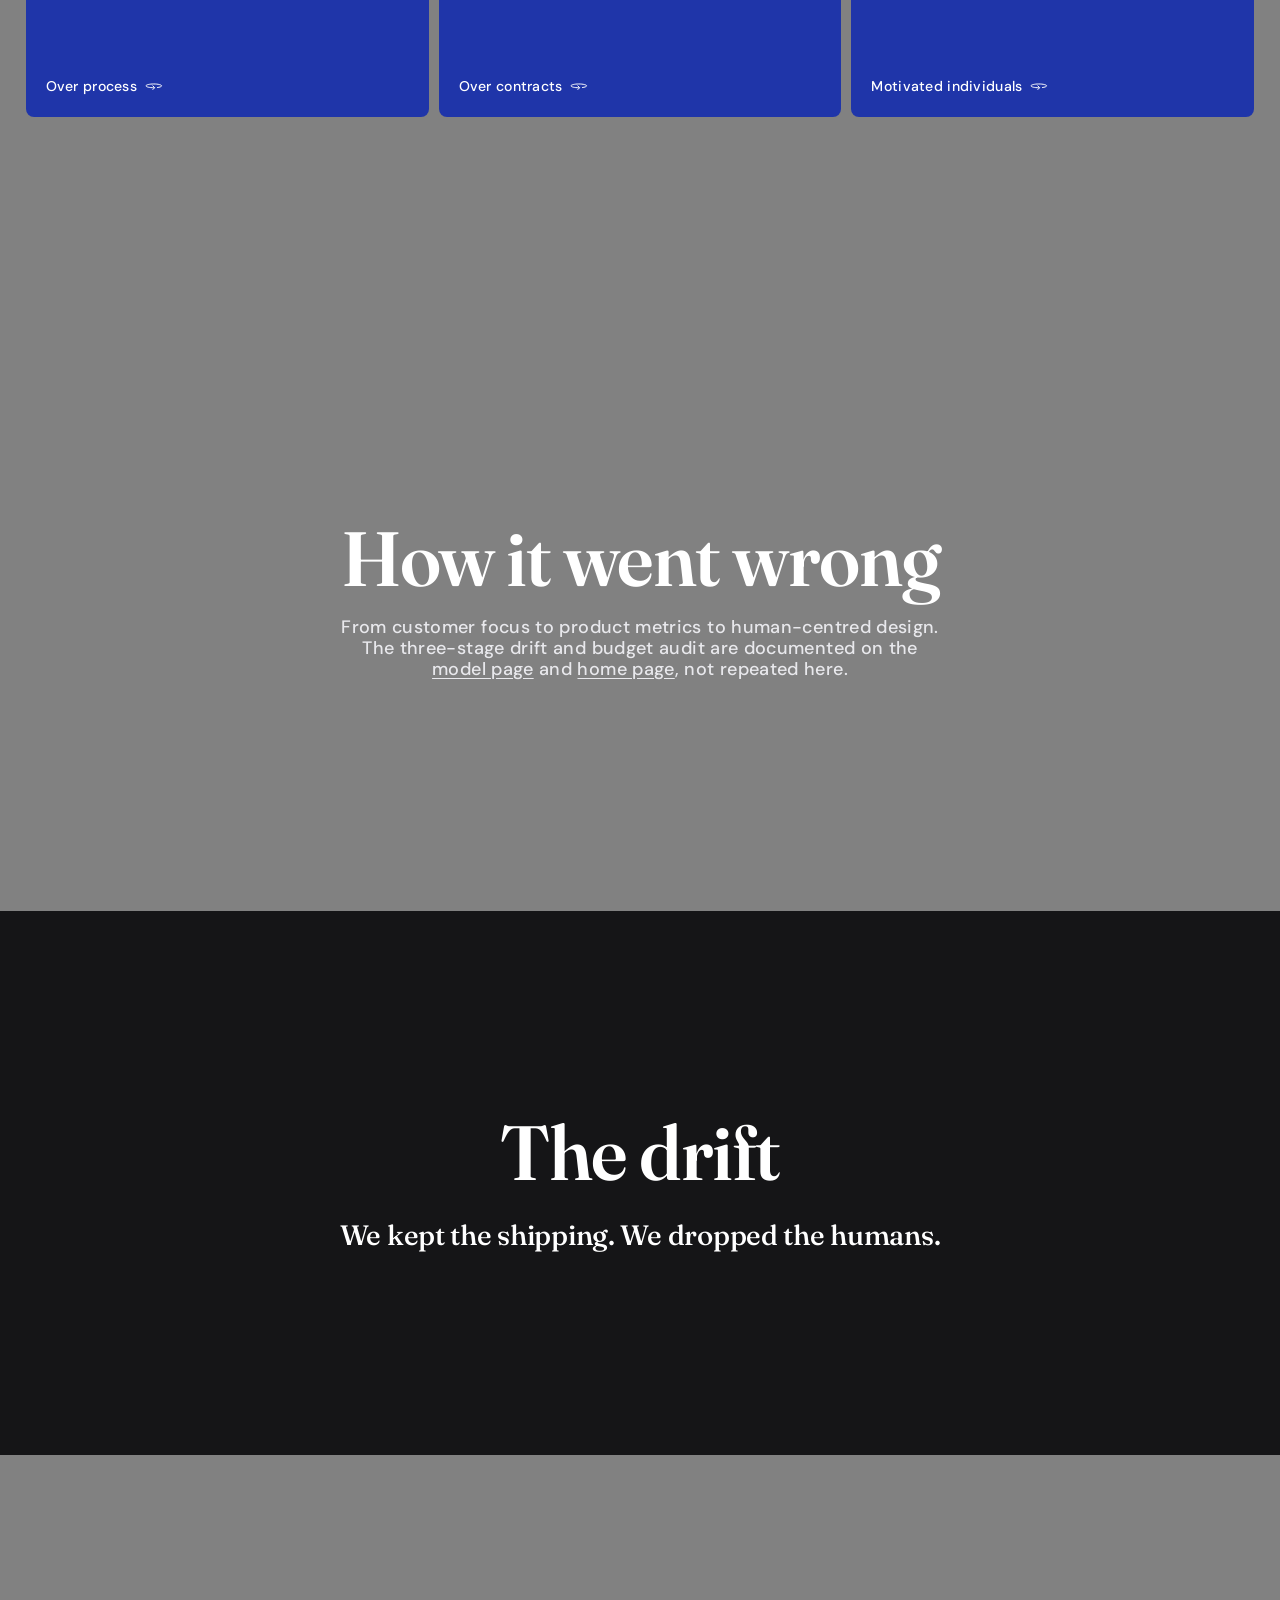
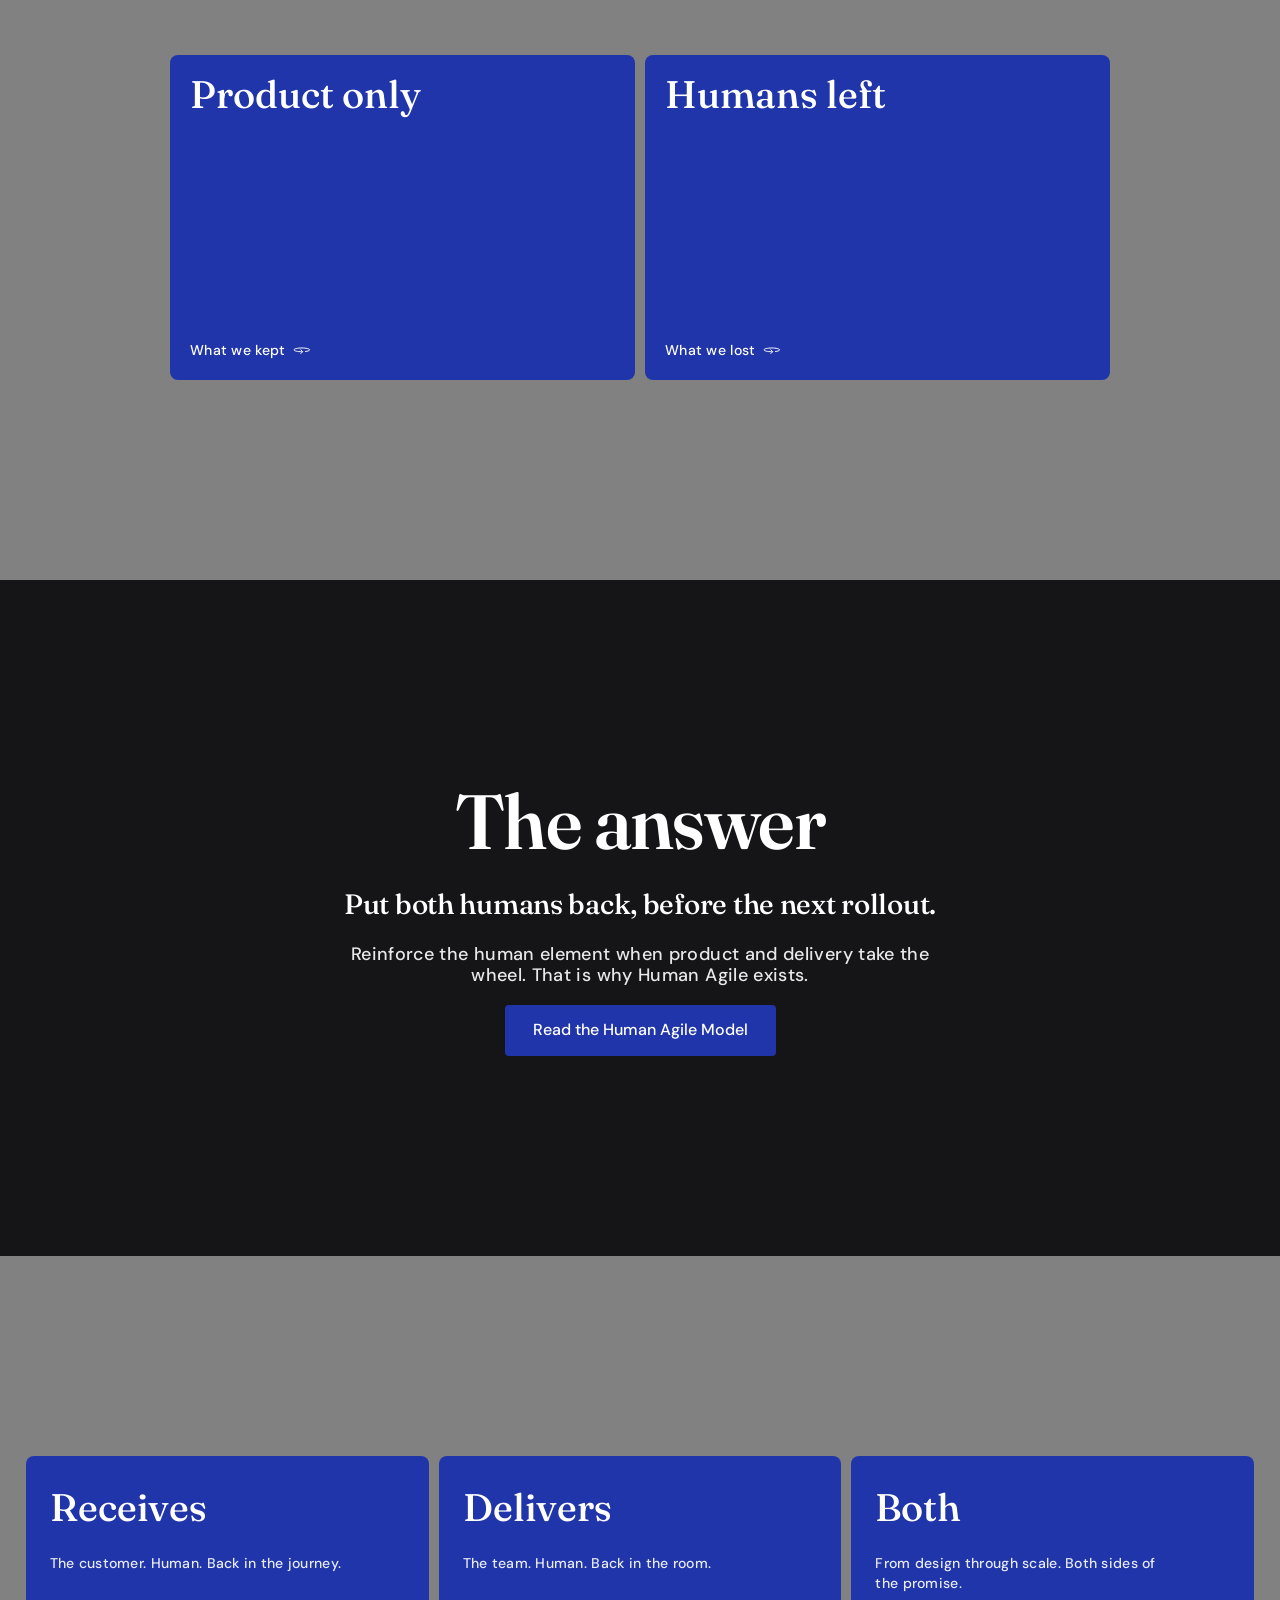
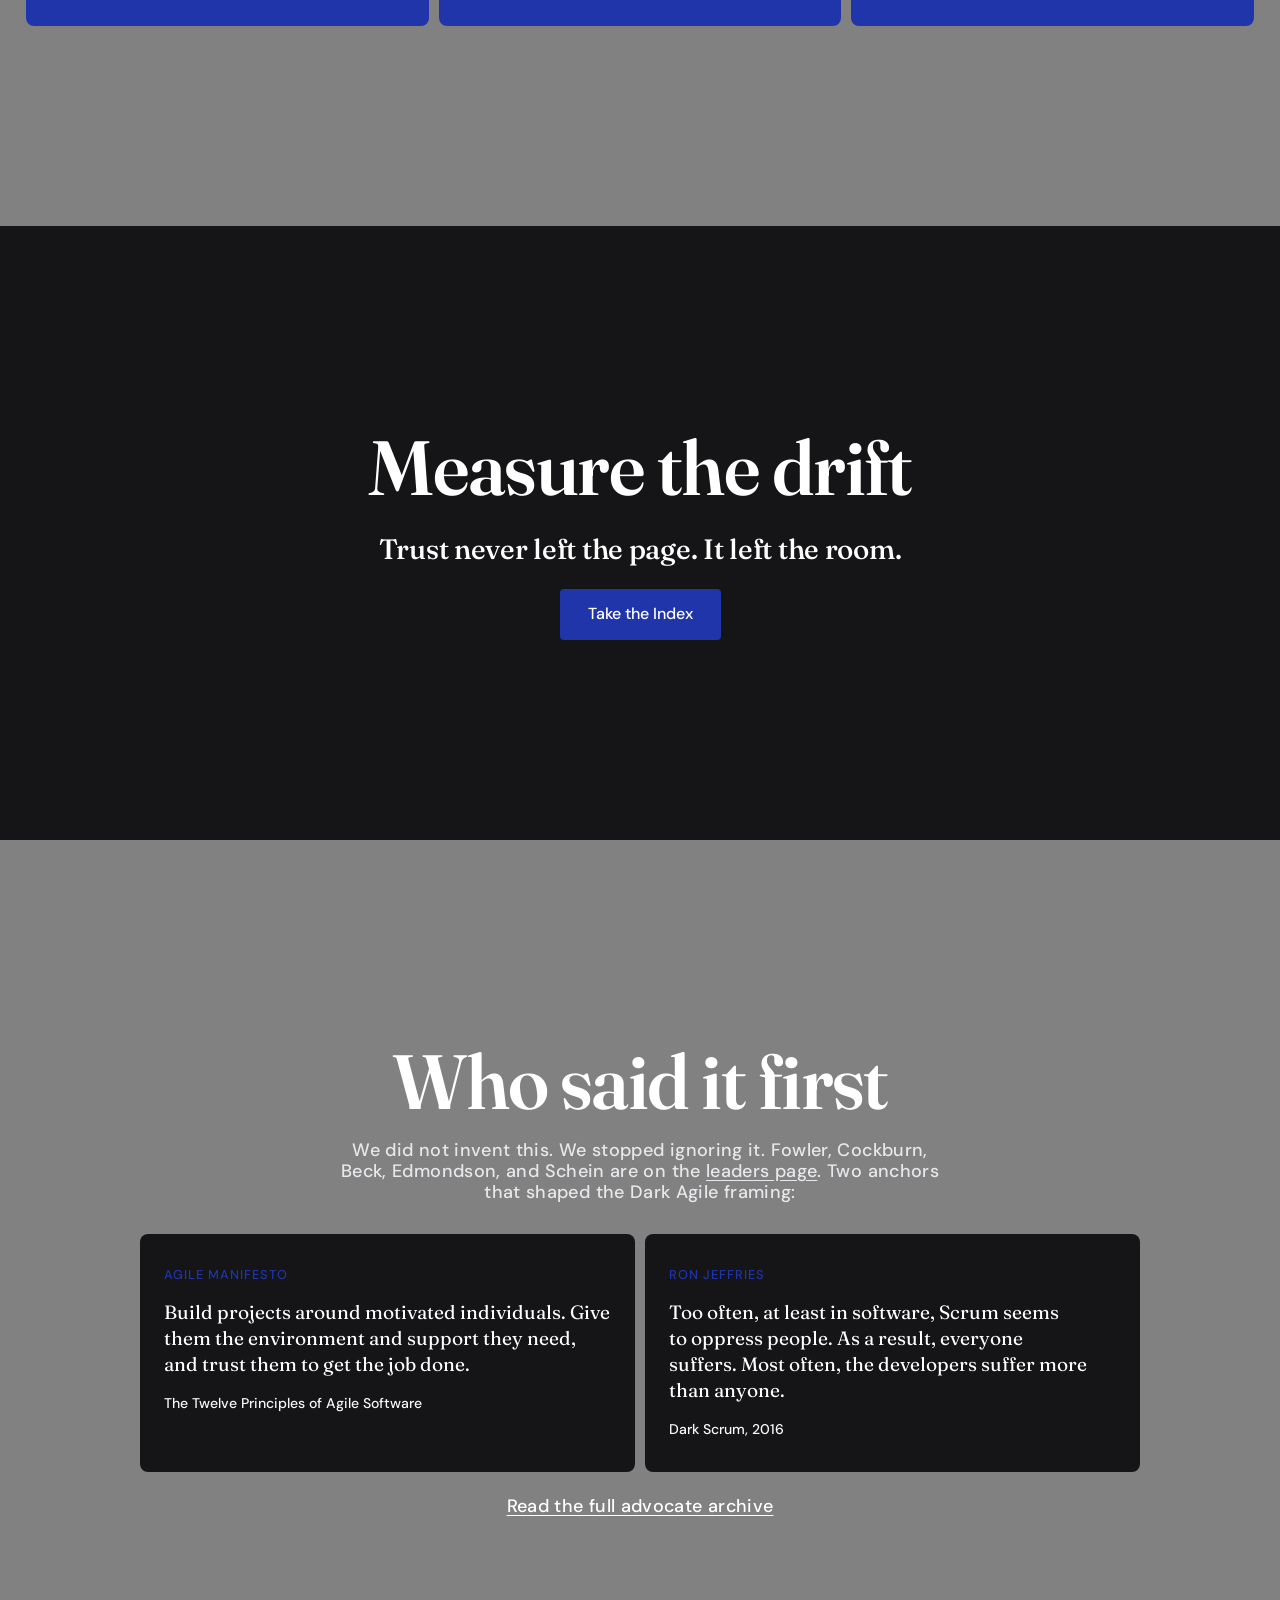
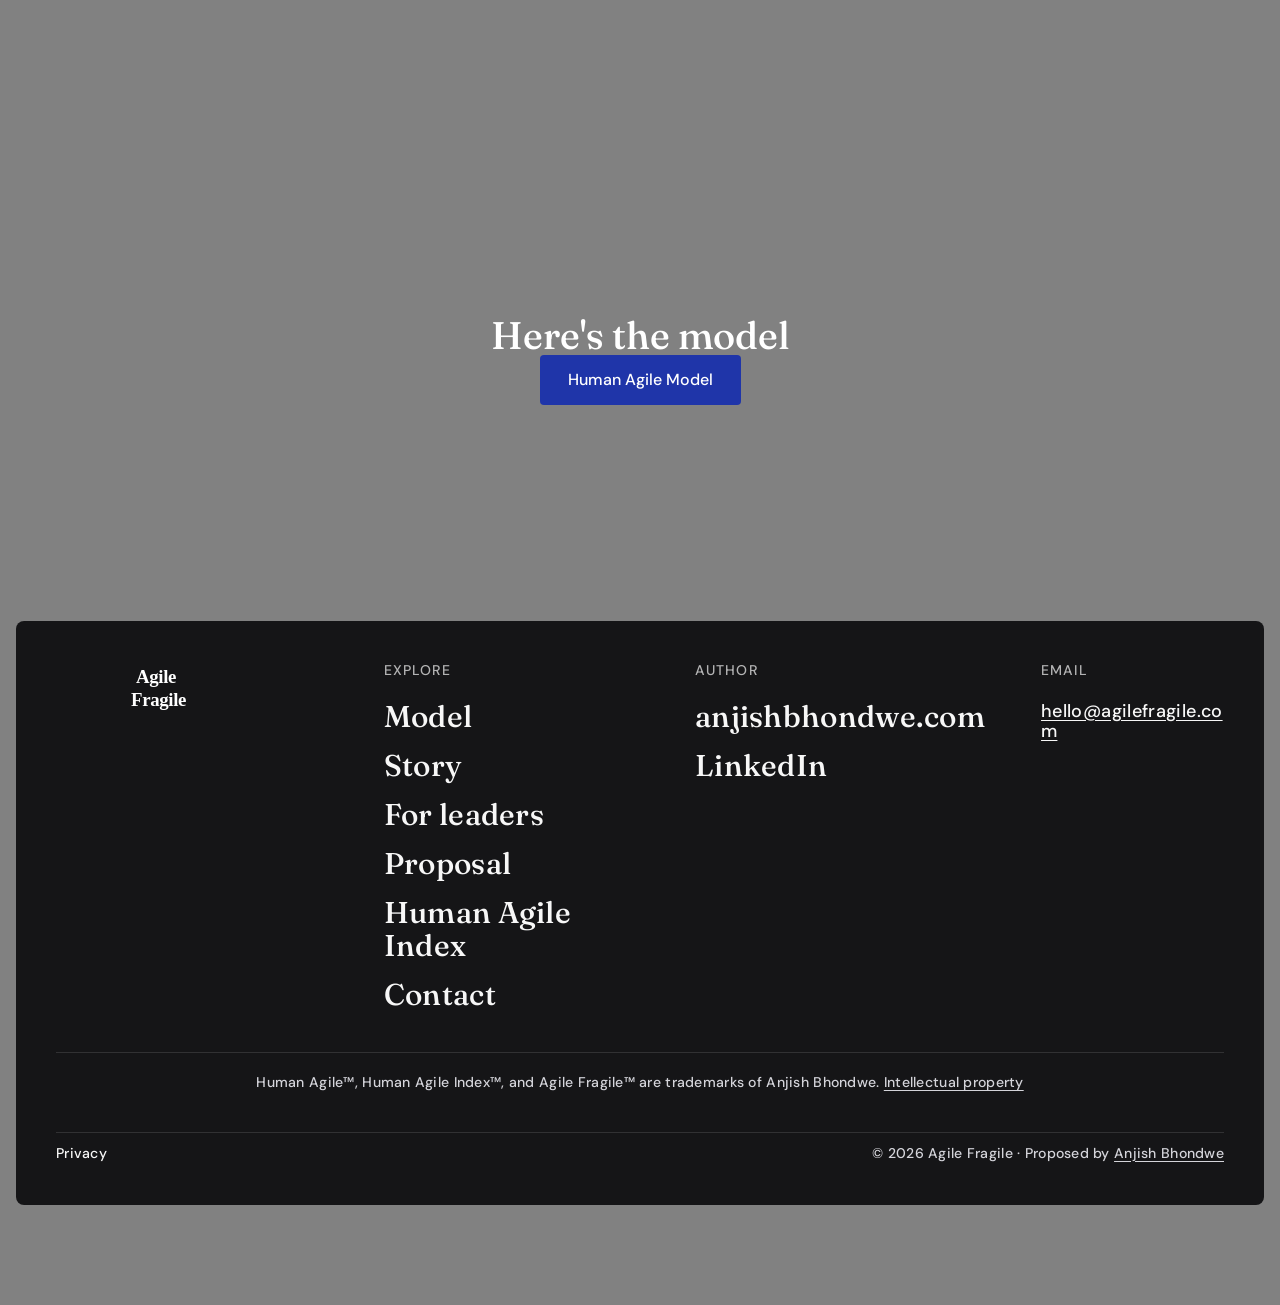
==== commit 82f25ff9: "Survey voice, black architecture diagram, clearer proposal intro - Rename field voice sections to Wh" ====
--- a/about.html
+++ b/about.html
@@ -79,8 +79,8 @@
 
     <section class="section contain" id="voices">
       <div class="page-header">
-        <h2 class="t-h-3">What people told me</h2>
-        <p class="intro t-b-2">One line I keep hearing. The rest are on the <a href="/leaders.html#field-voices" class="text-link">leaders page</a>.</p>
+        <h2 class="t-h-3">What our survey reveals</h2>
+        <p class="intro t-b-2">One line that keeps surfacing. The rest are on the <a href="/leaders.html#field-voices" class="text-link">leaders page</a>.</p>
       </div>
       <div class="voice-grid voice-grid--teaser">
         <figure class="voice-card">
@@ -88,7 +88,7 @@
           <cite>Developer, telecom</cite>
         </figure>
       </div>
-      <p class="section-follow t-b-2"><a href="/leaders.html#field-voices" class="text-link">Read all field voices</a></p>
+      <p class="section-follow t-b-2"><a href="/leaders.html#field-voices" class="text-link">Read the full survey</a></p>
     </section>
 
     <section class="concept-section" id="dark-agile">
--- a/assets/site.css
+++ b/assets/site.css
@@ -1567,7 +1567,7 @@
 .model-toc a:hover { opacity: 0.85; }
 
 .model-diagram {
-  max-width: 560px;
+  max-width: 640px;
   margin: 0 auto 32px;
   text-align: center;
 }
@@ -1575,9 +1575,11 @@
   width: 100%;
   height: auto;
   display: block;
+  border-radius: 14px;
+  box-shadow: 0 18px 48px rgba(0, 0, 0, 0.22);
 }
 .model-diagram figcaption {
-  margin-top: 12px;
+  margin-top: 16px;
   color: var(--text-on-page);
   text-align: center;
 }
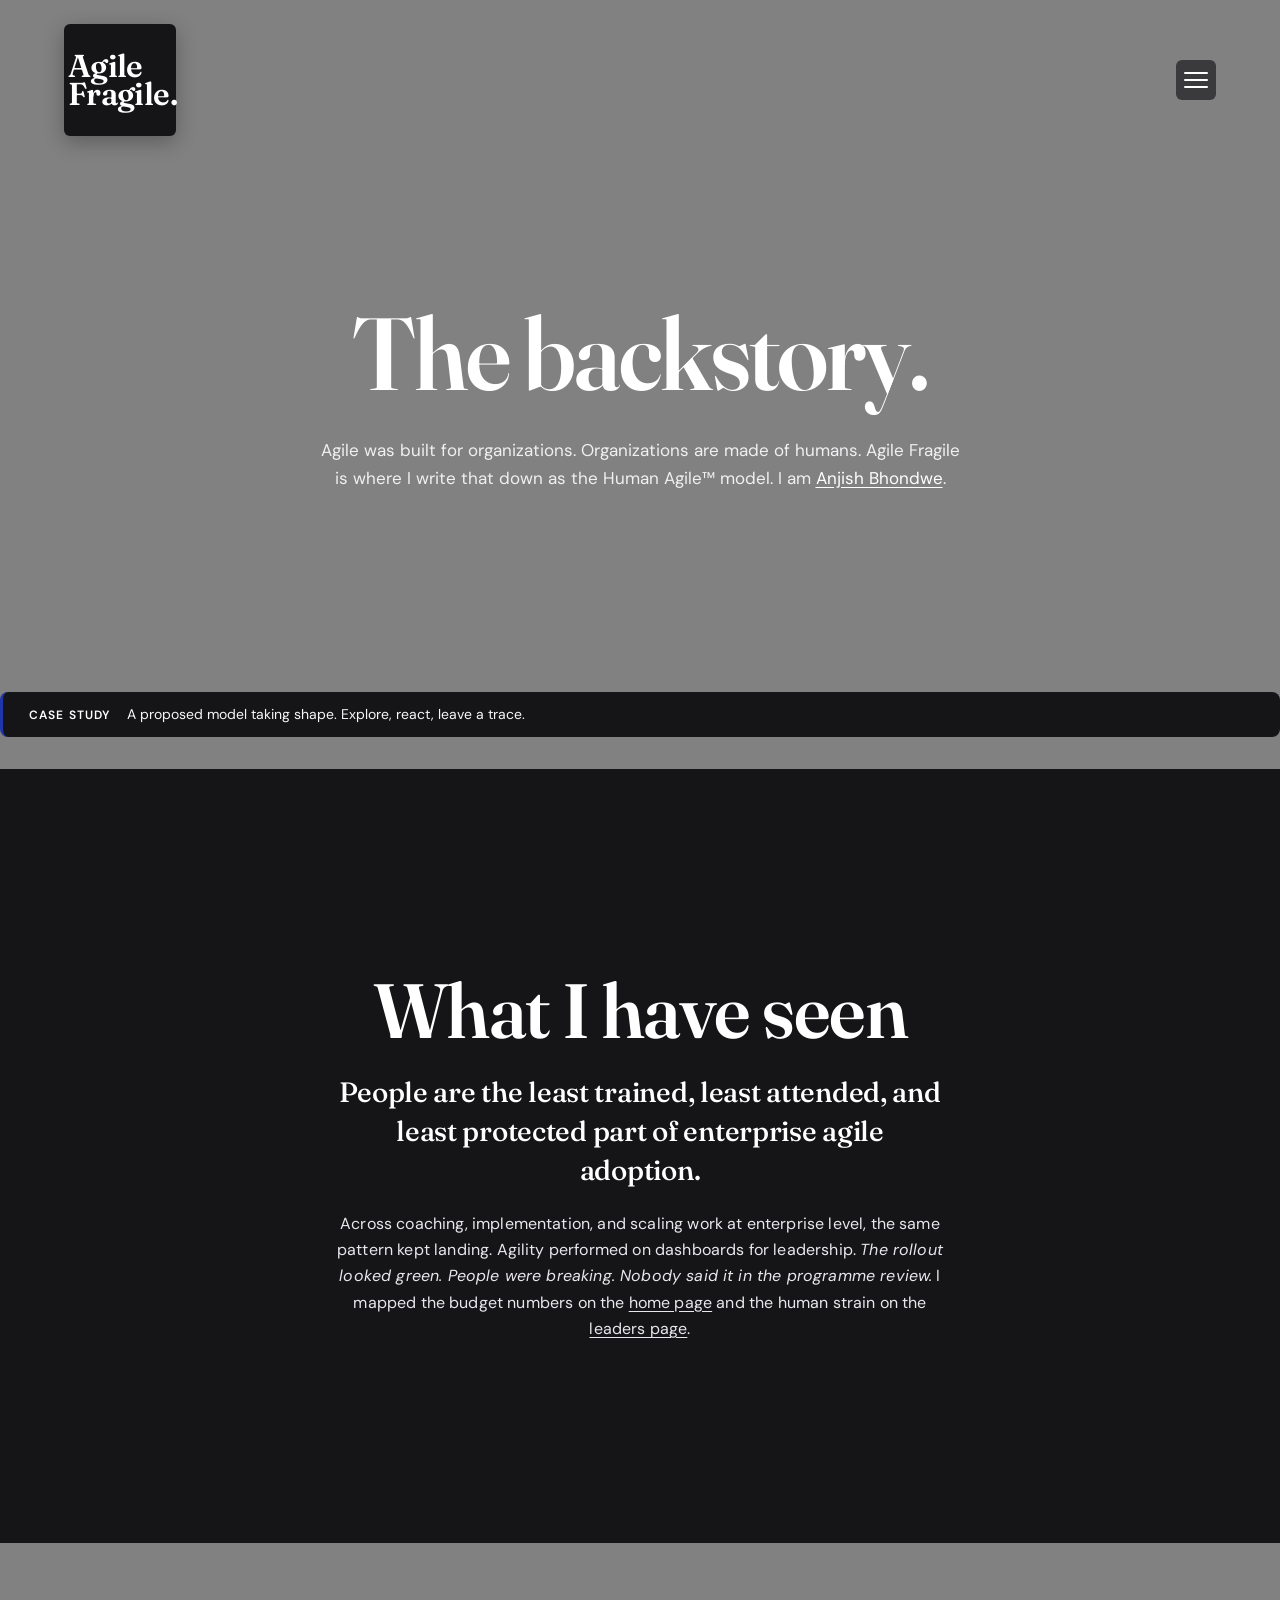
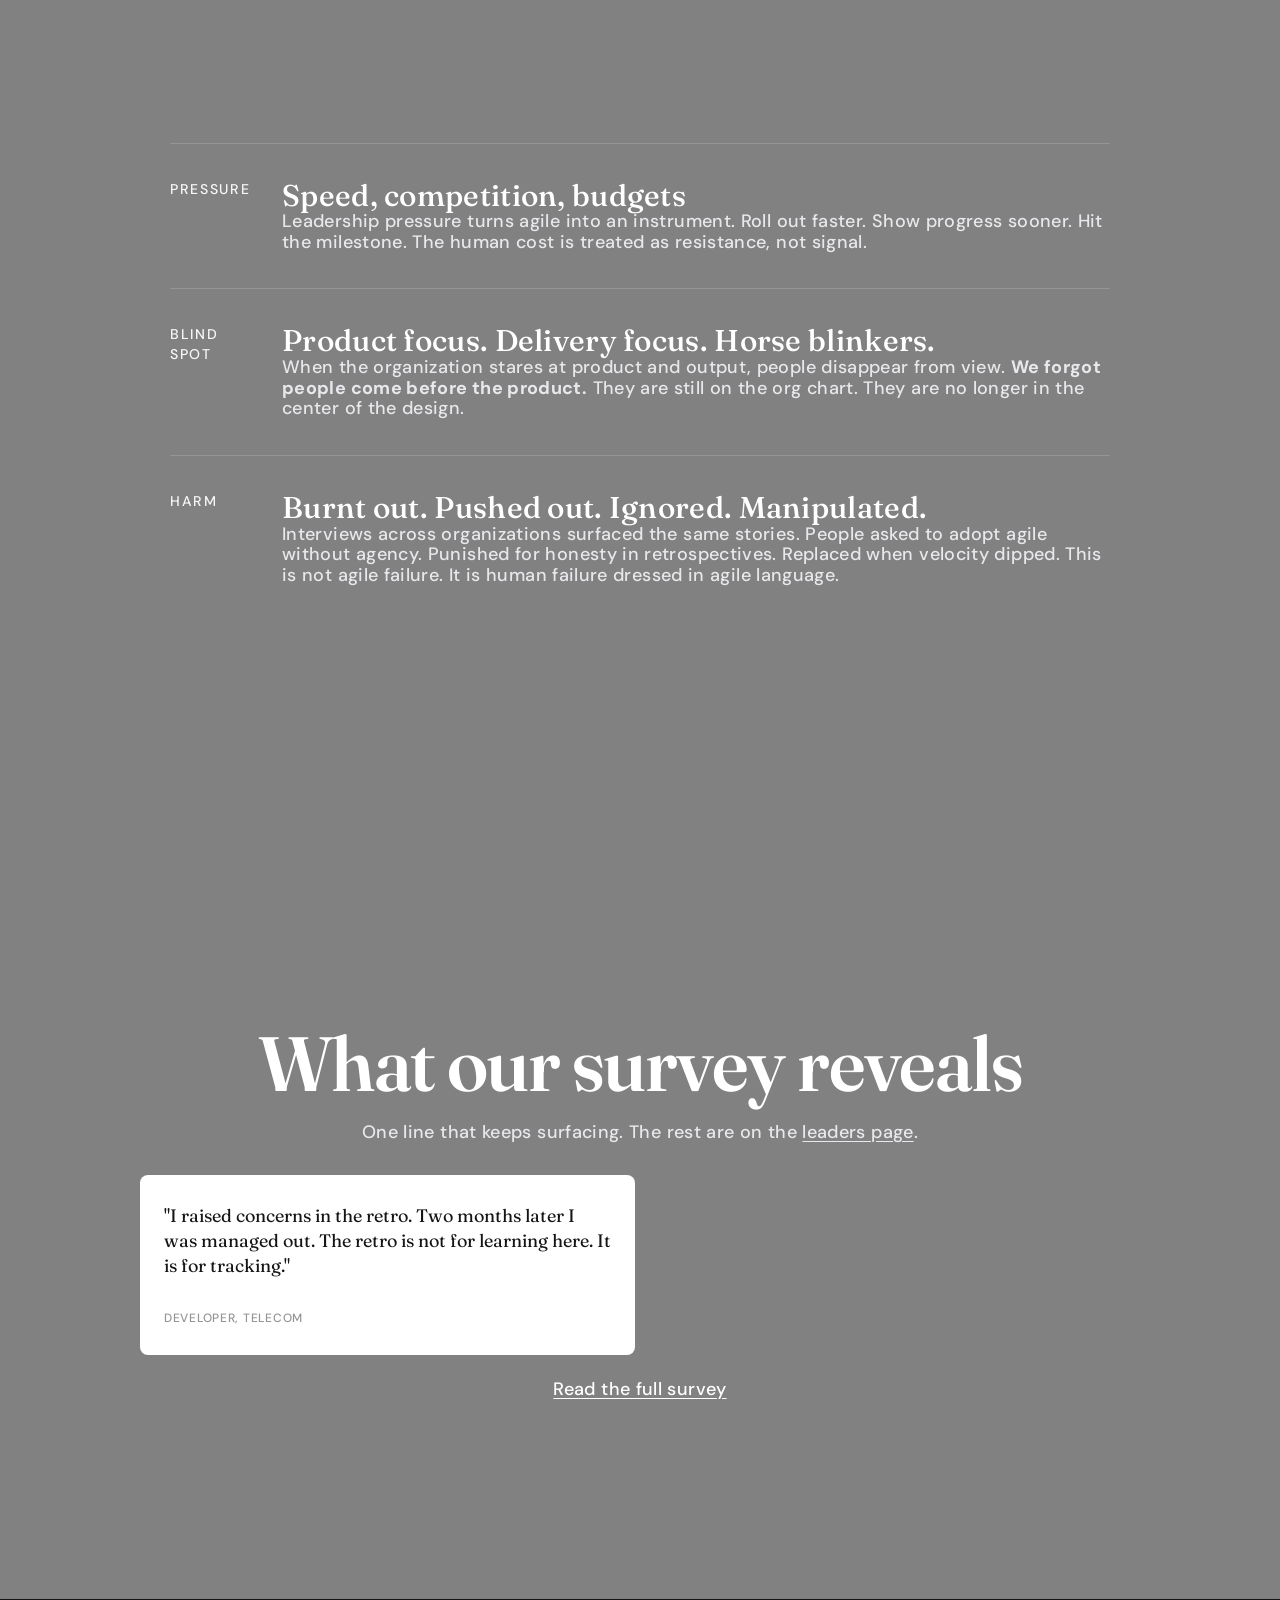
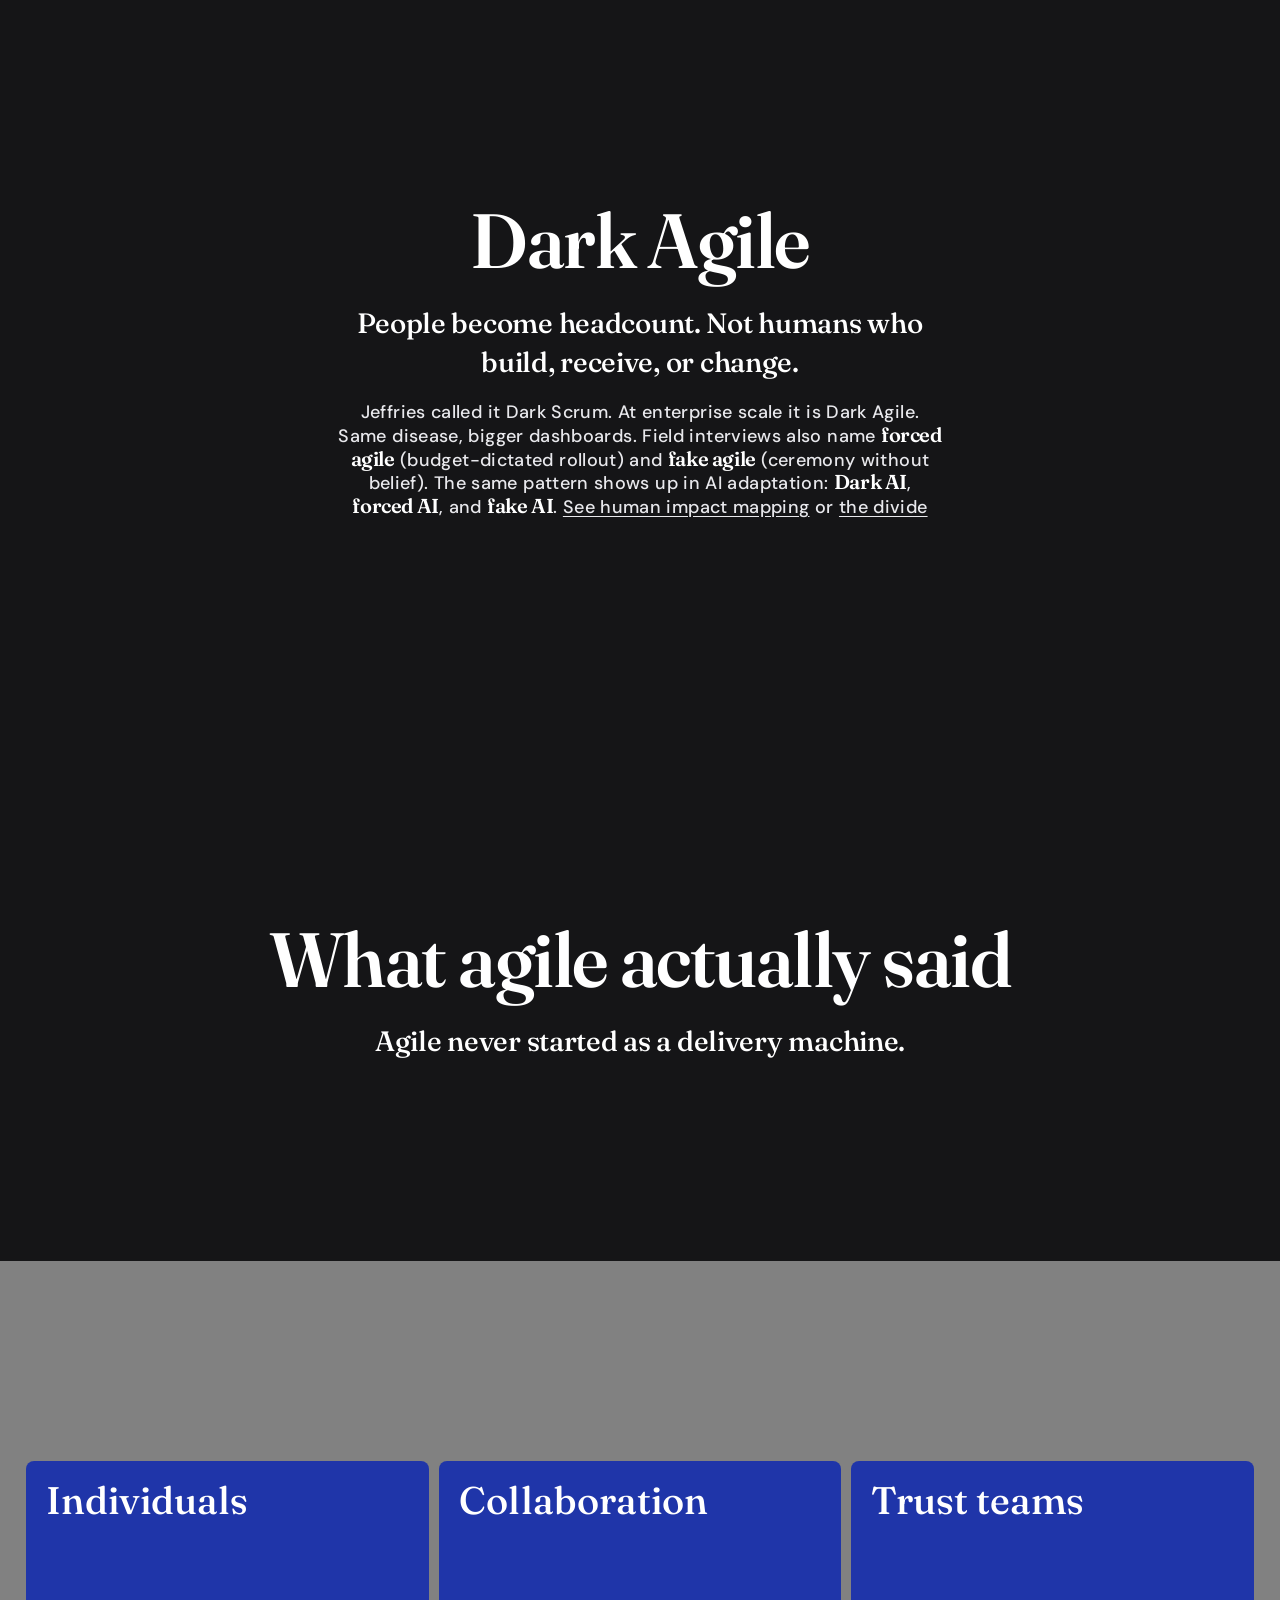
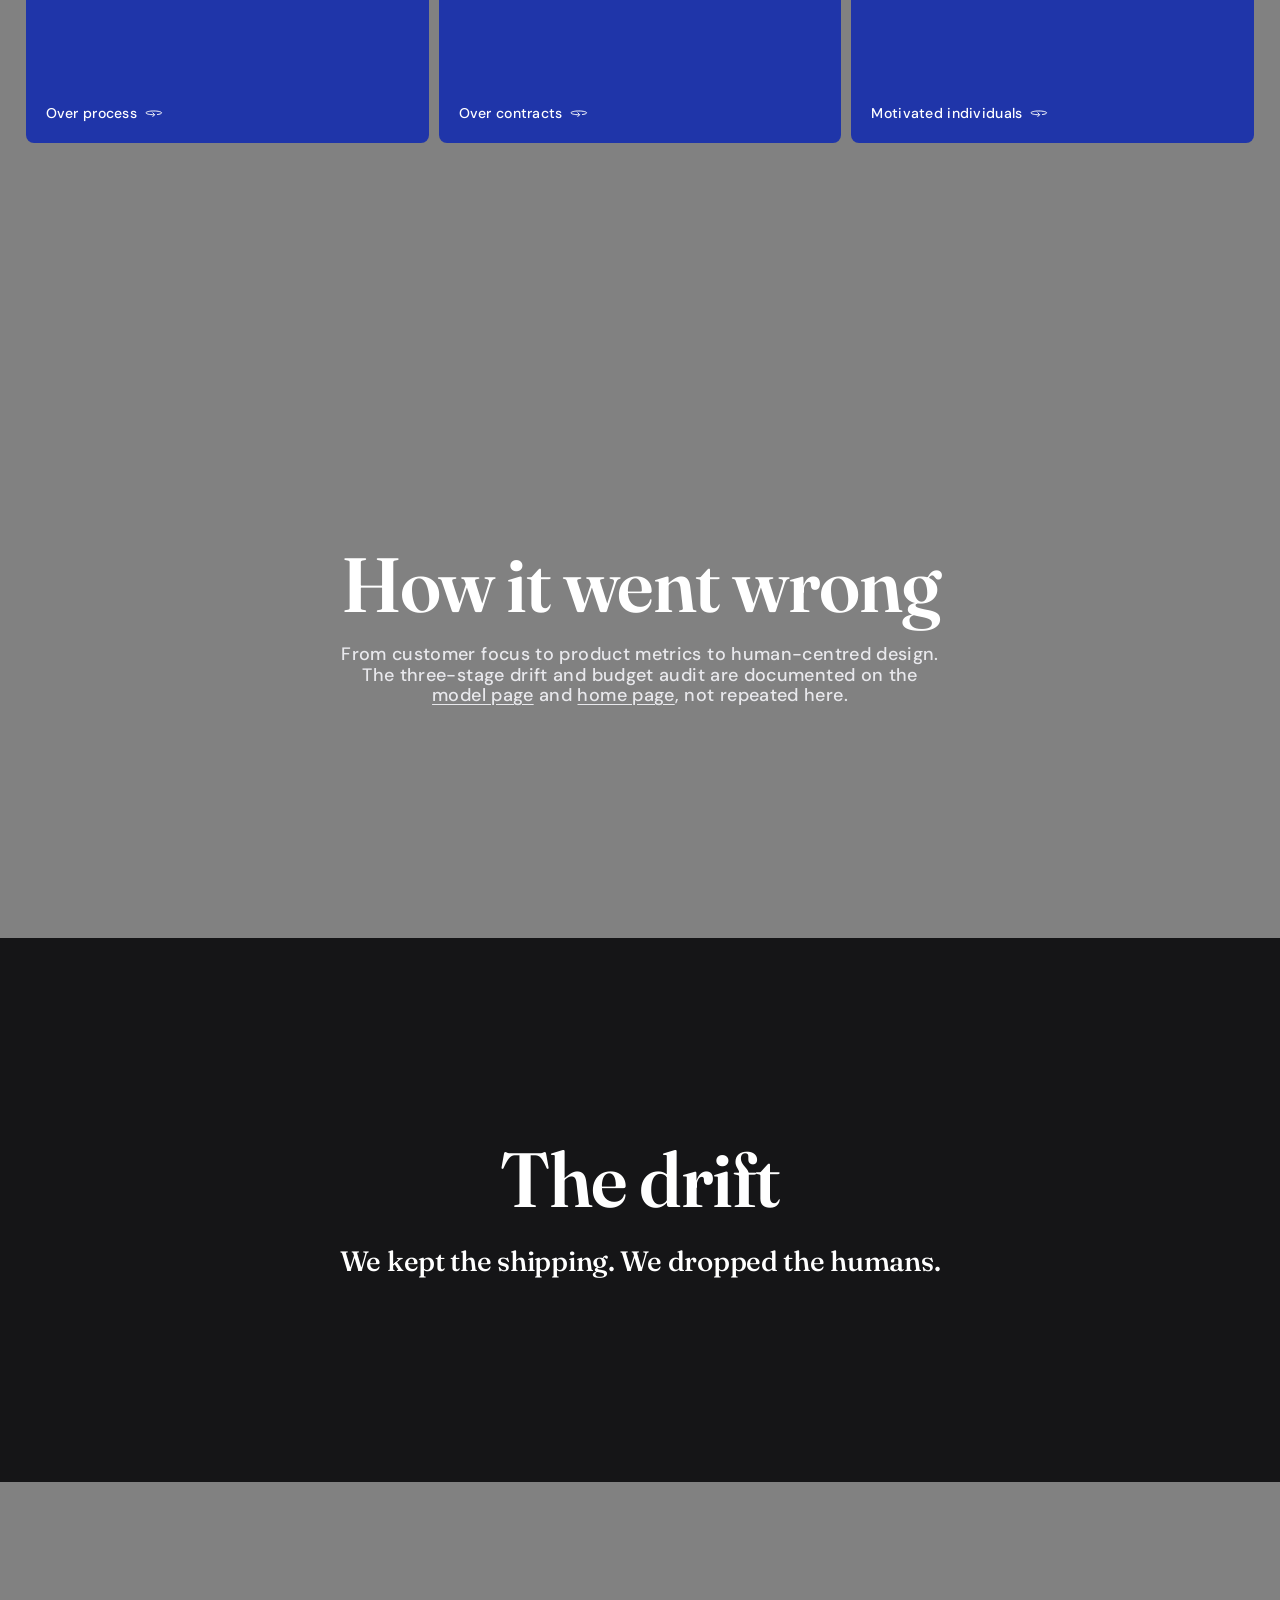
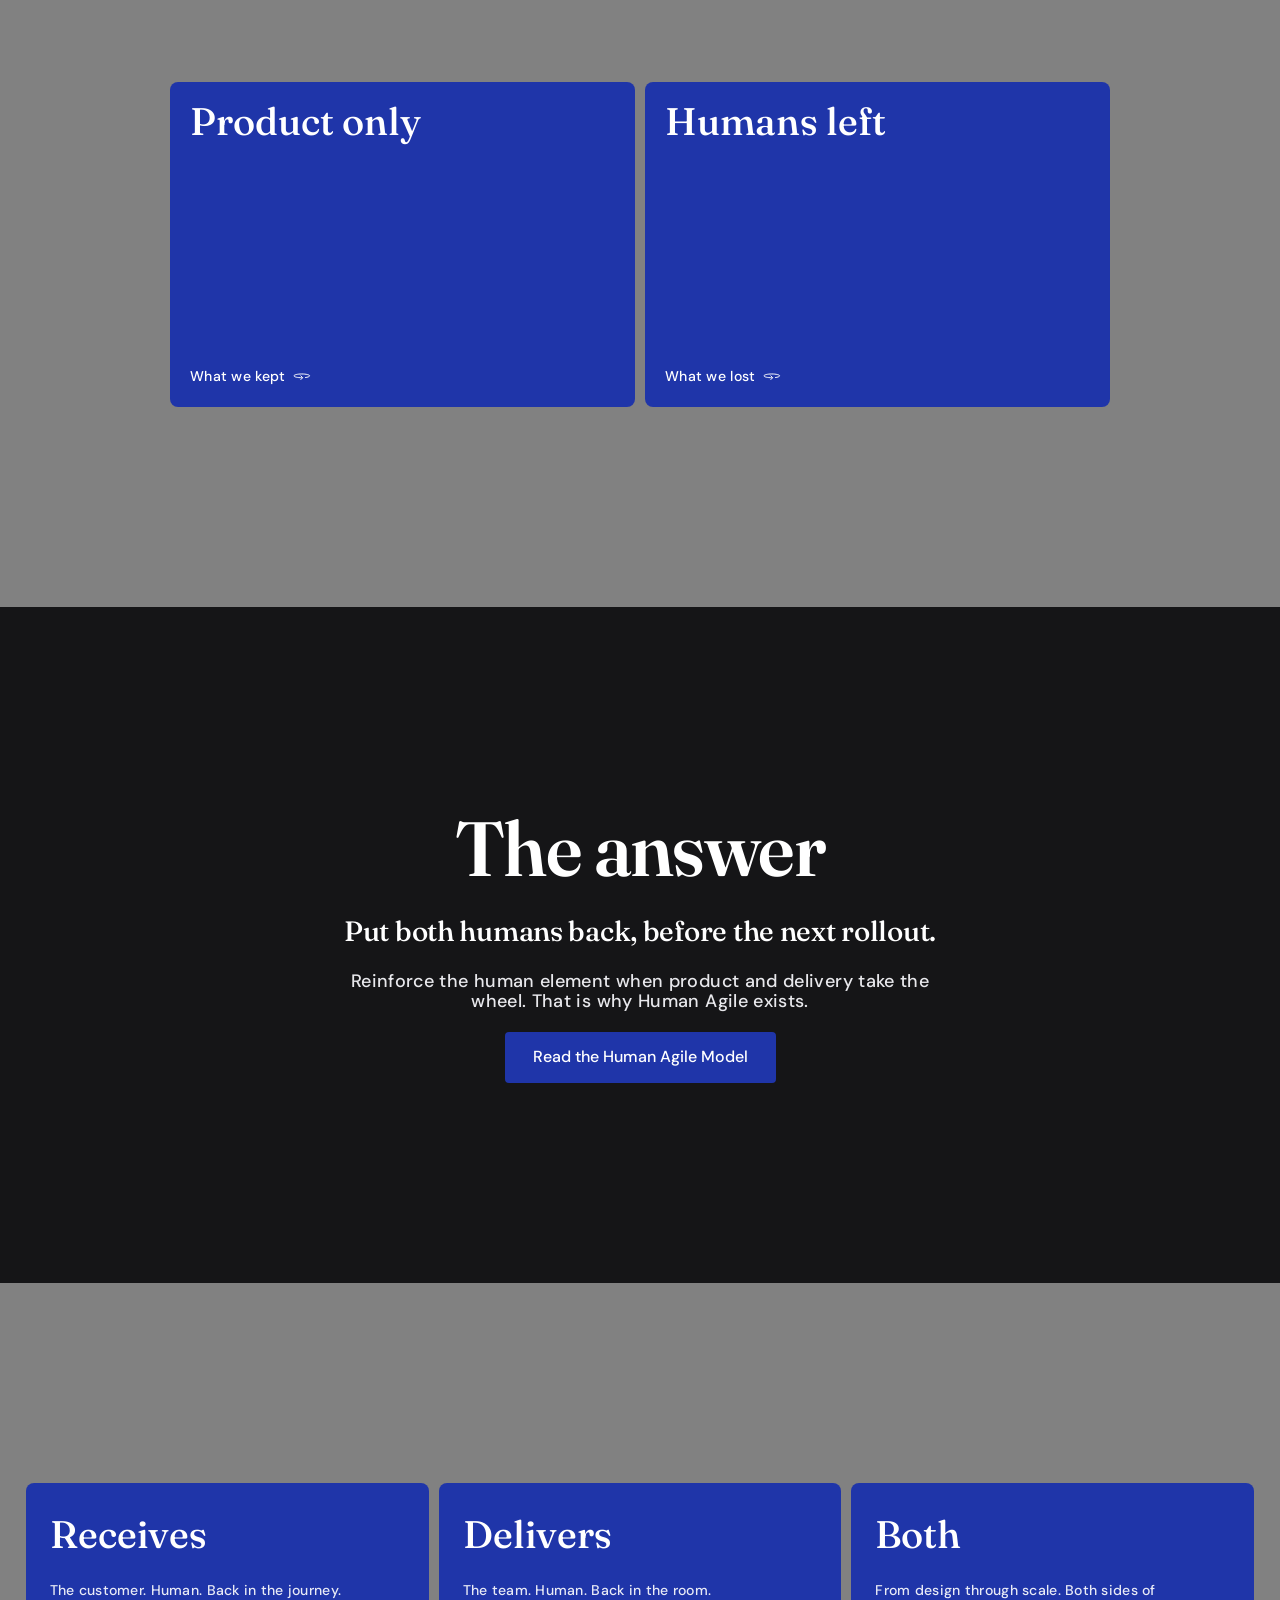
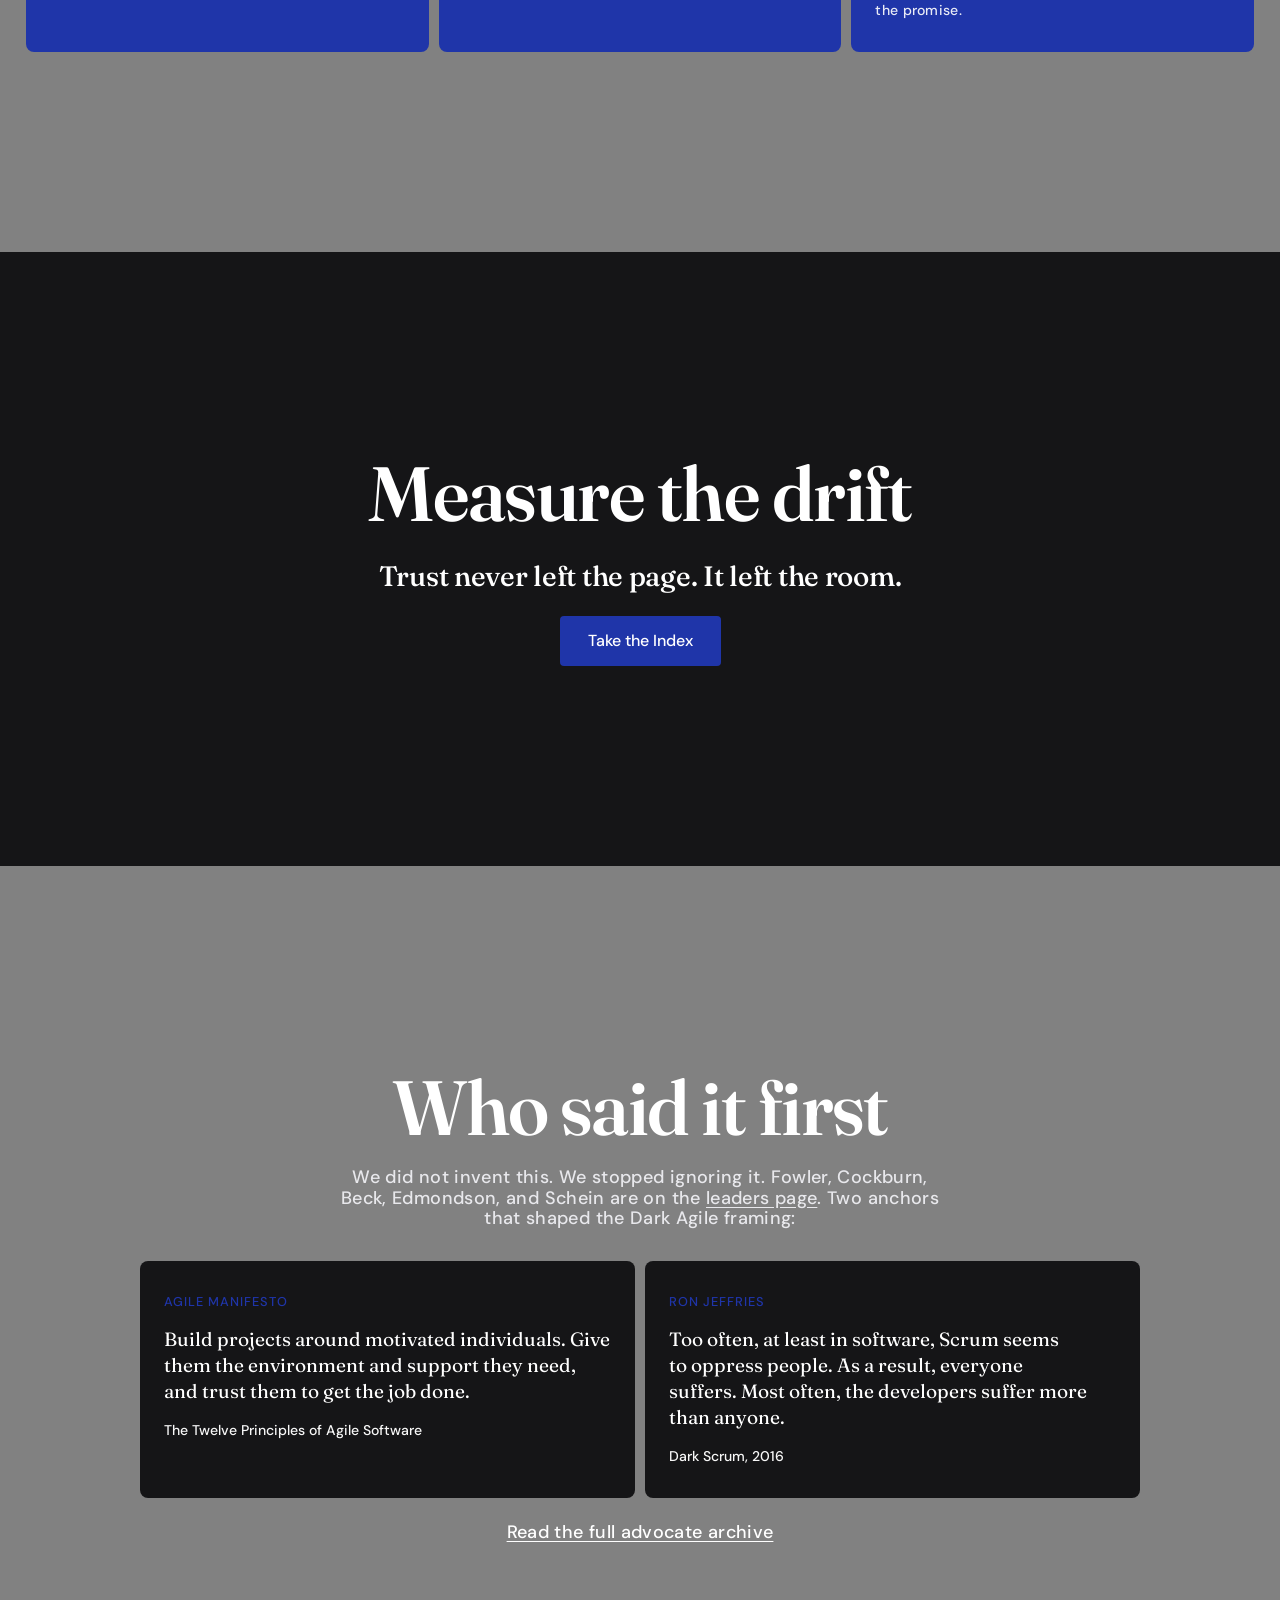
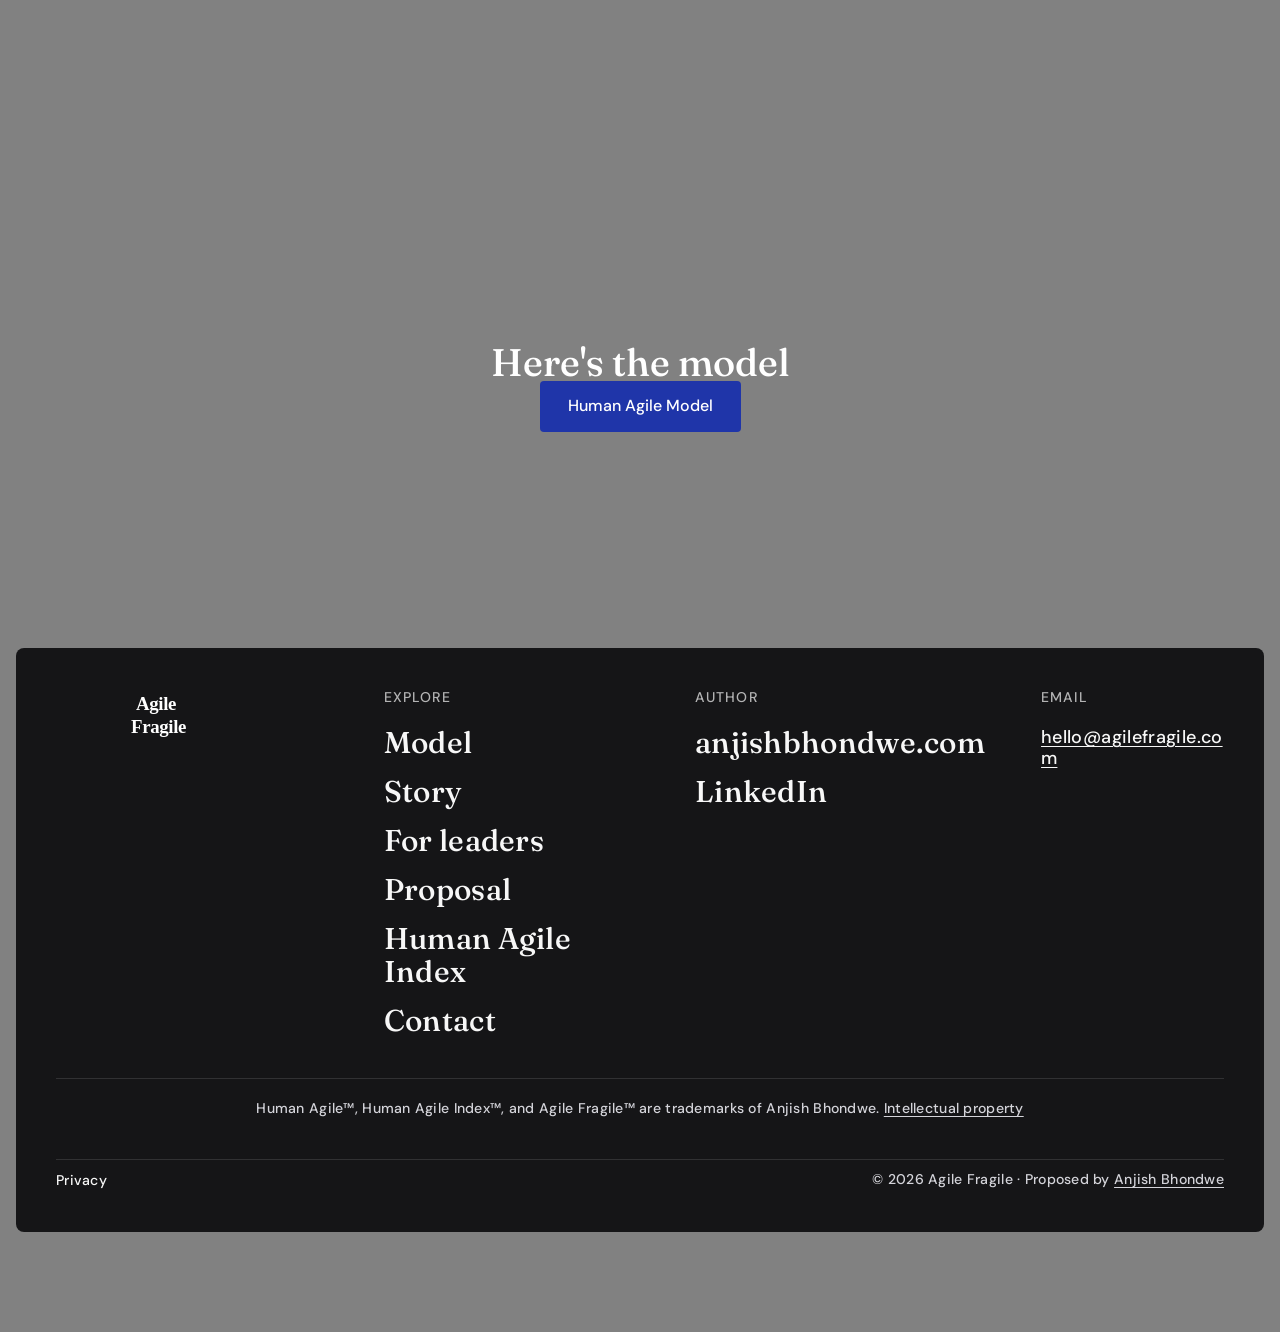
==== commit ab07b63d: "Add AI adaptation angle alongside agile transformation harm Extend human impact mapping to cover two" ====
--- a/about.html
+++ b/about.html
@@ -95,7 +95,7 @@
       <div class="contain concept-inner">
         <h2 class="t-h-3">Dark Agile</h2>
         <p class="thesis">People become headcount. Not humans who build, receive, or change.</p>
-        <p class="intro t-b-2">Jeffries called it Dark Scrum. At enterprise scale it is Dark Agile. Same disease, bigger dashboards. Field interviews also name <strong>forced agile</strong> (budget-dictated rollout) and <strong>fake agile</strong> (ceremony without belief). <a href="/leaders.html#human-impact" class="text-link">See human impact mapping</a> or <a href="/model.html" style="text-decoration: underline;">the divide</a></p>
+        <p class="intro t-b-2">Jeffries called it Dark Scrum. At enterprise scale it is Dark Agile. Same disease, bigger dashboards. Field interviews also name <strong>forced agile</strong> (budget-dictated rollout) and <strong>fake agile</strong> (ceremony without belief). The same pattern shows up in AI adaptation: <strong>Dark AI</strong>, <strong>forced AI</strong>, and <strong>fake AI</strong>. <a href="/leaders.html#human-impact" class="text-link">See human impact mapping</a> or <a href="/model.html" style="text-decoration: underline;">the divide</a></p>
       </div>
     </section>
 
--- a/assets/site.css
+++ b/assets/site.css
@@ -2079,6 +2079,28 @@
   color: var(--white);
 }
 
+.impact-angle {
+  display: flex;
+  flex-direction: column;
+  gap: clamp(20px, 3vw, 28px);
+  padding-top: clamp(8px, 2vw, 16px);
+  border-top: 1px solid rgba(255, 255, 255, 0.12);
+}
+.impact-angle:first-of-type {
+  border-top: none;
+  padding-top: 0;
+}
+.impact-angle-title {
+  text-align: center;
+  margin: 0;
+}
+.impact-angle-lead {
+  max-width: 38rem;
+  margin: 0 auto;
+  text-align: center;
+  text-wrap: pretty;
+}
+
 .impact-terms {
   list-style: none;
   display: flex;
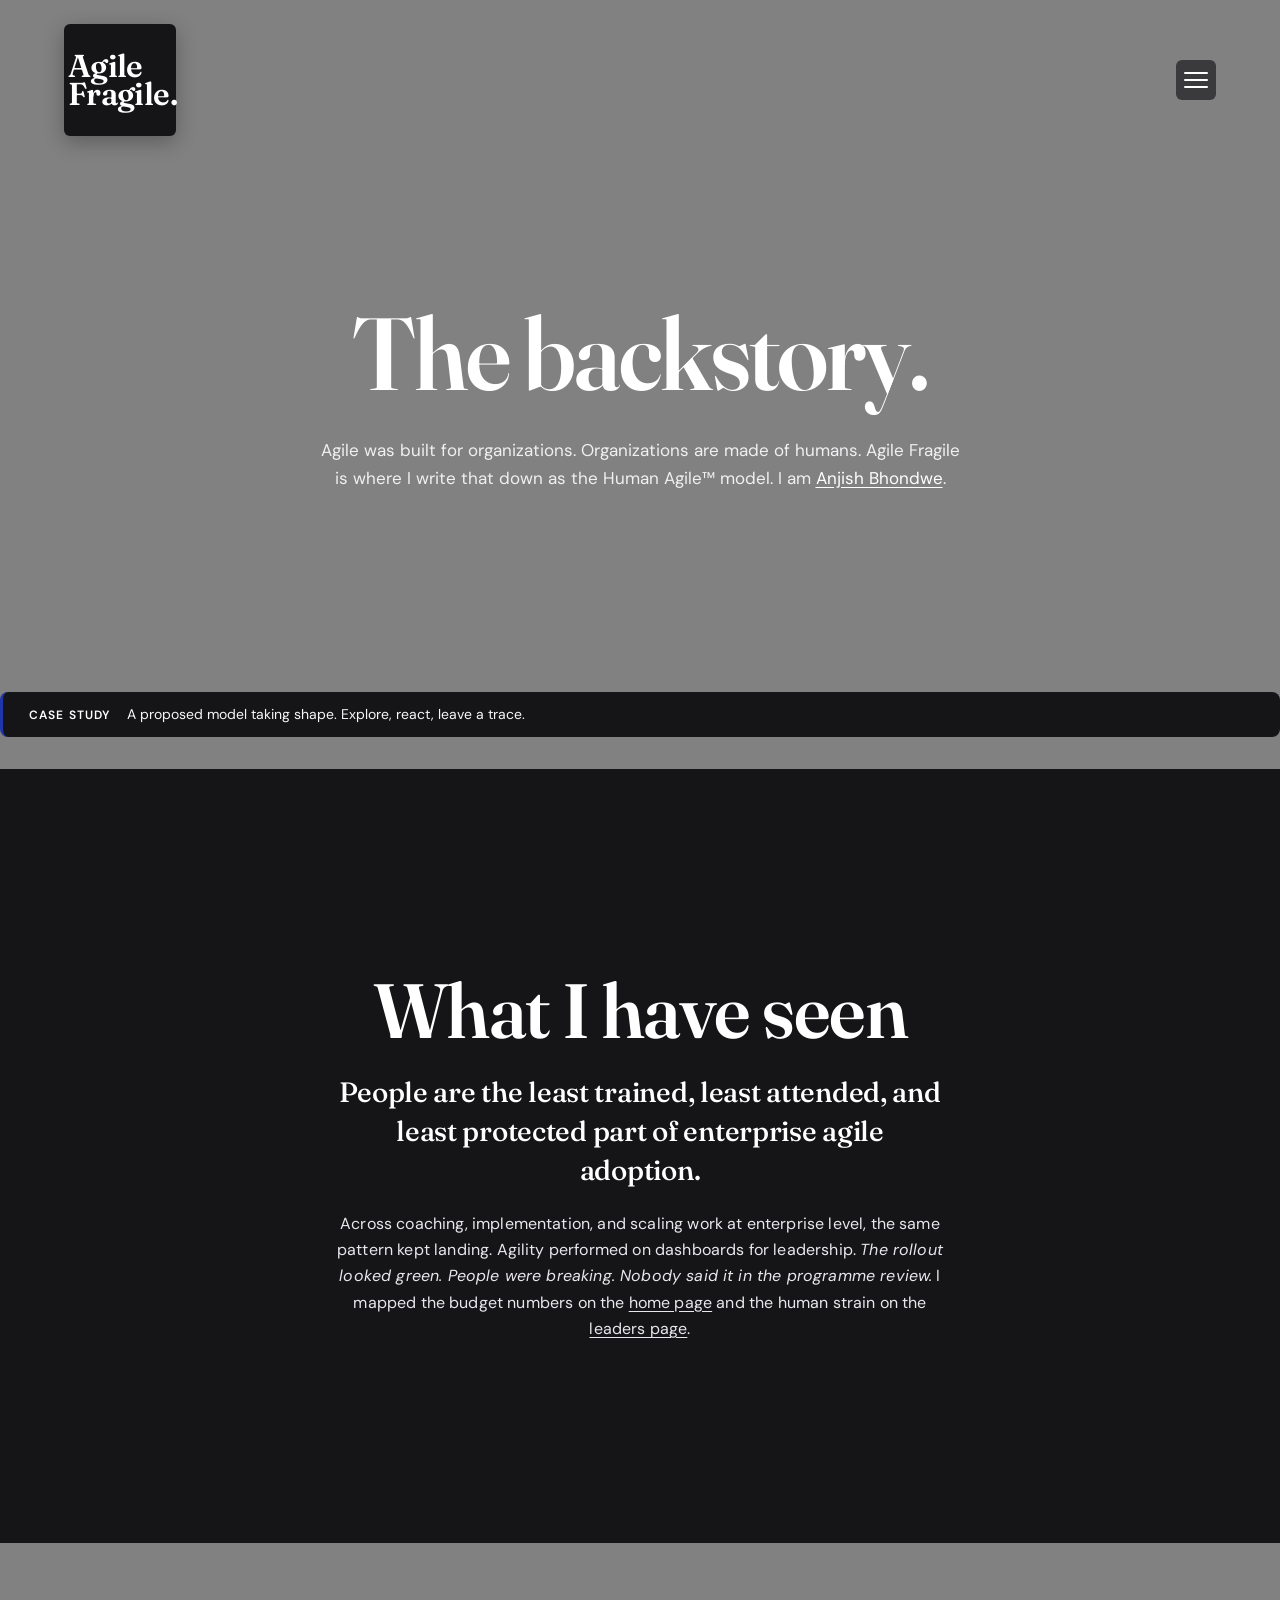
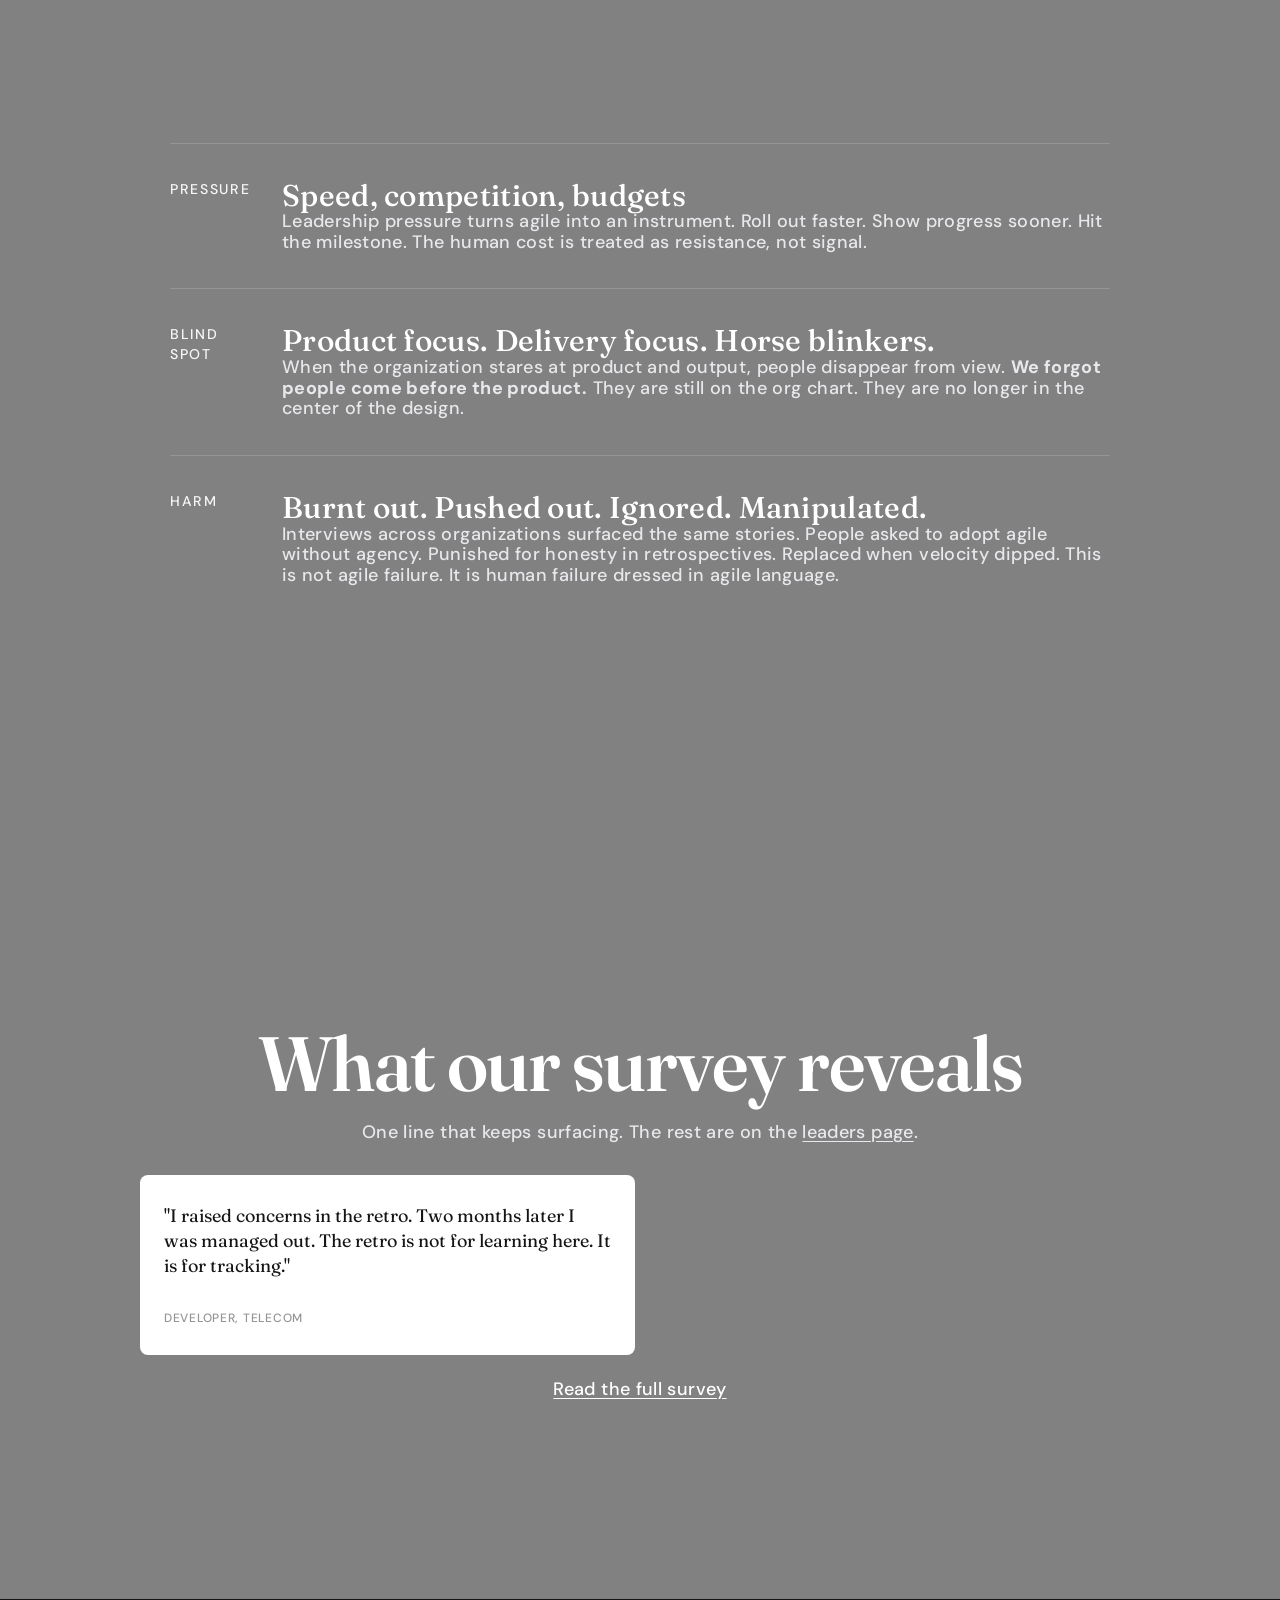
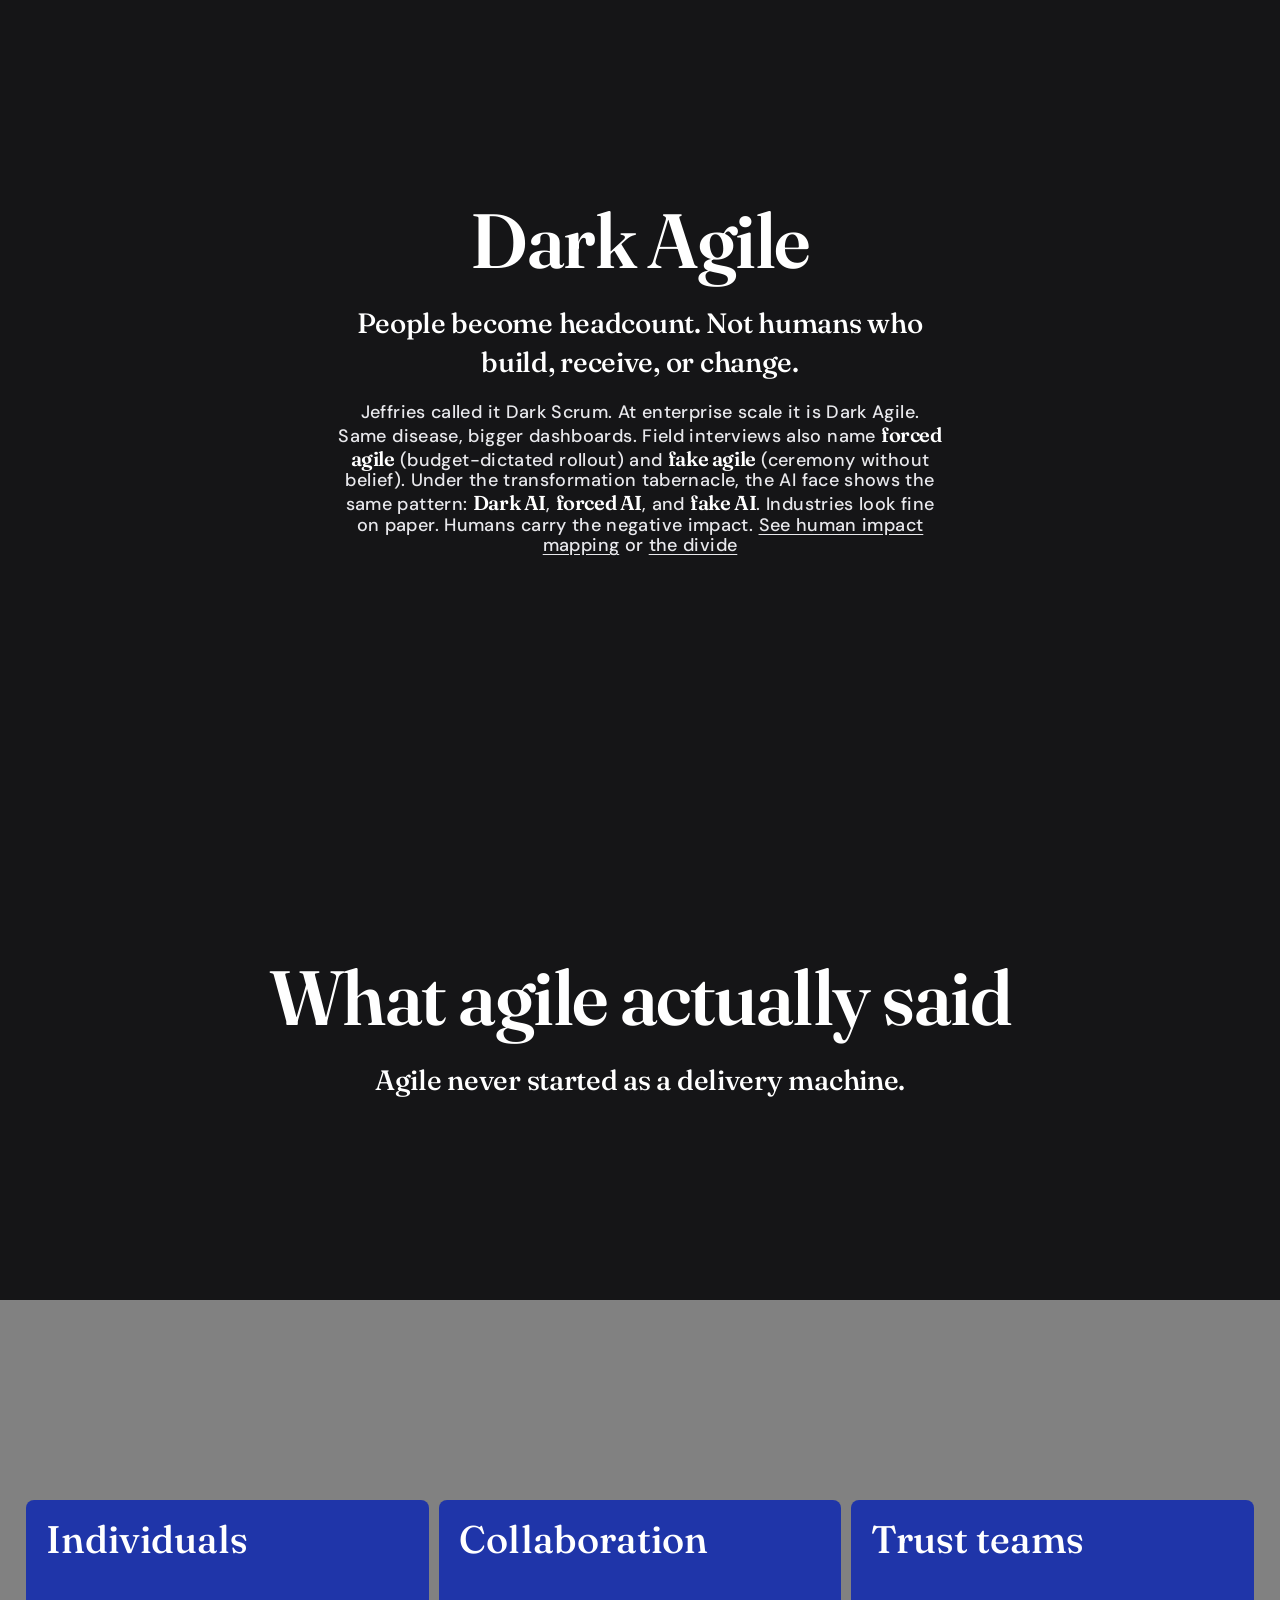
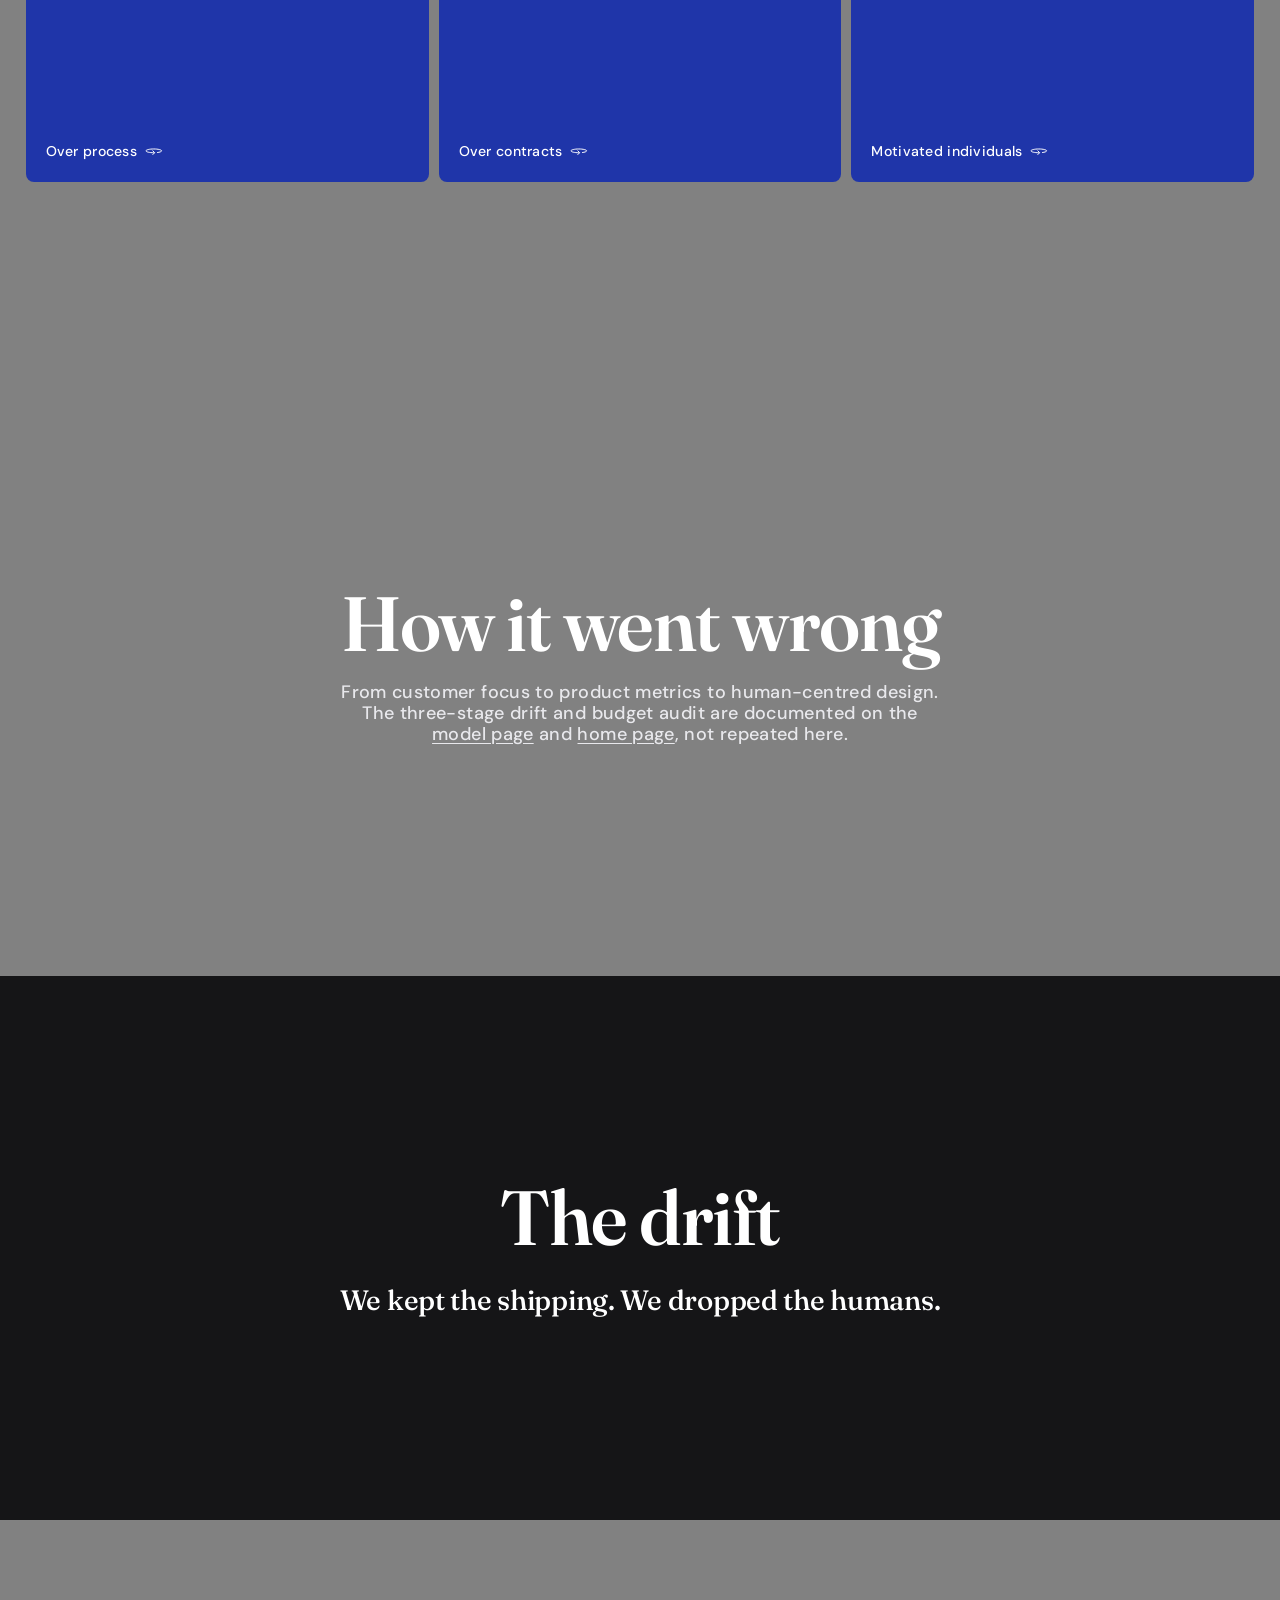
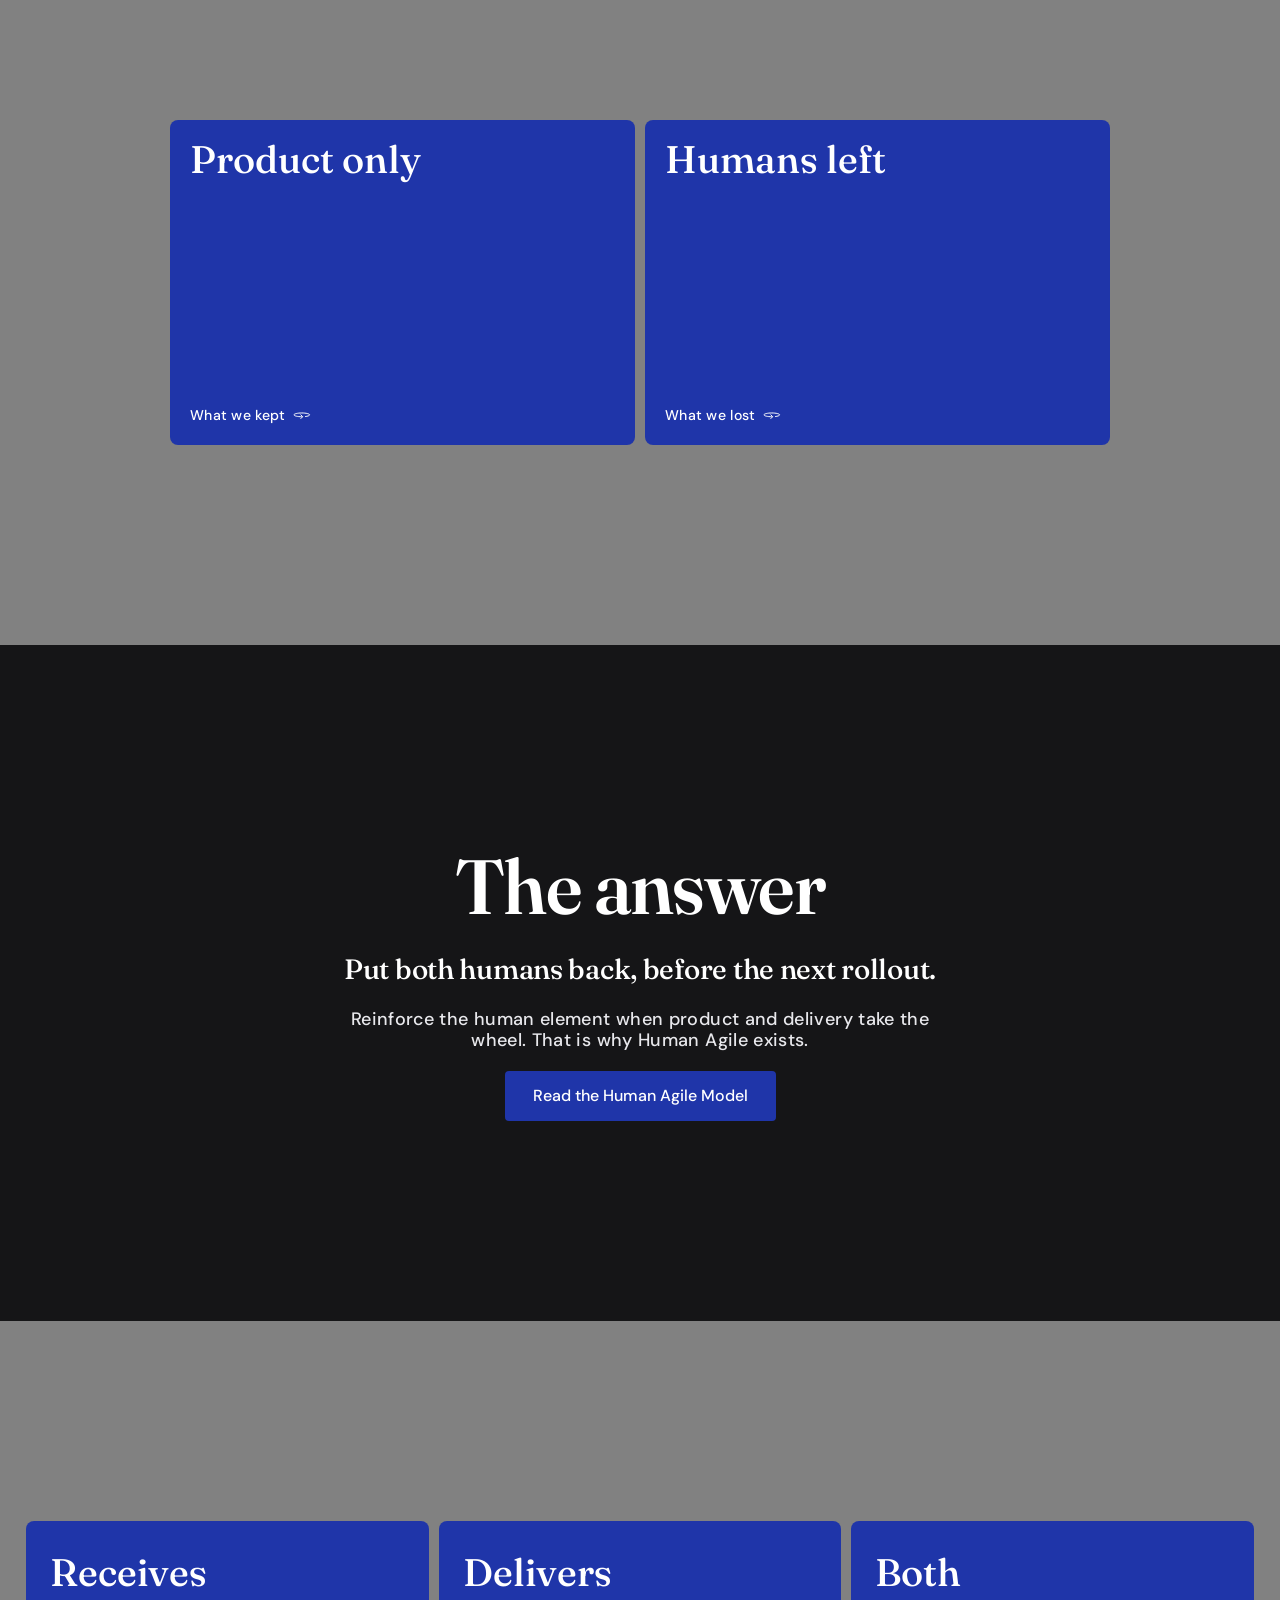
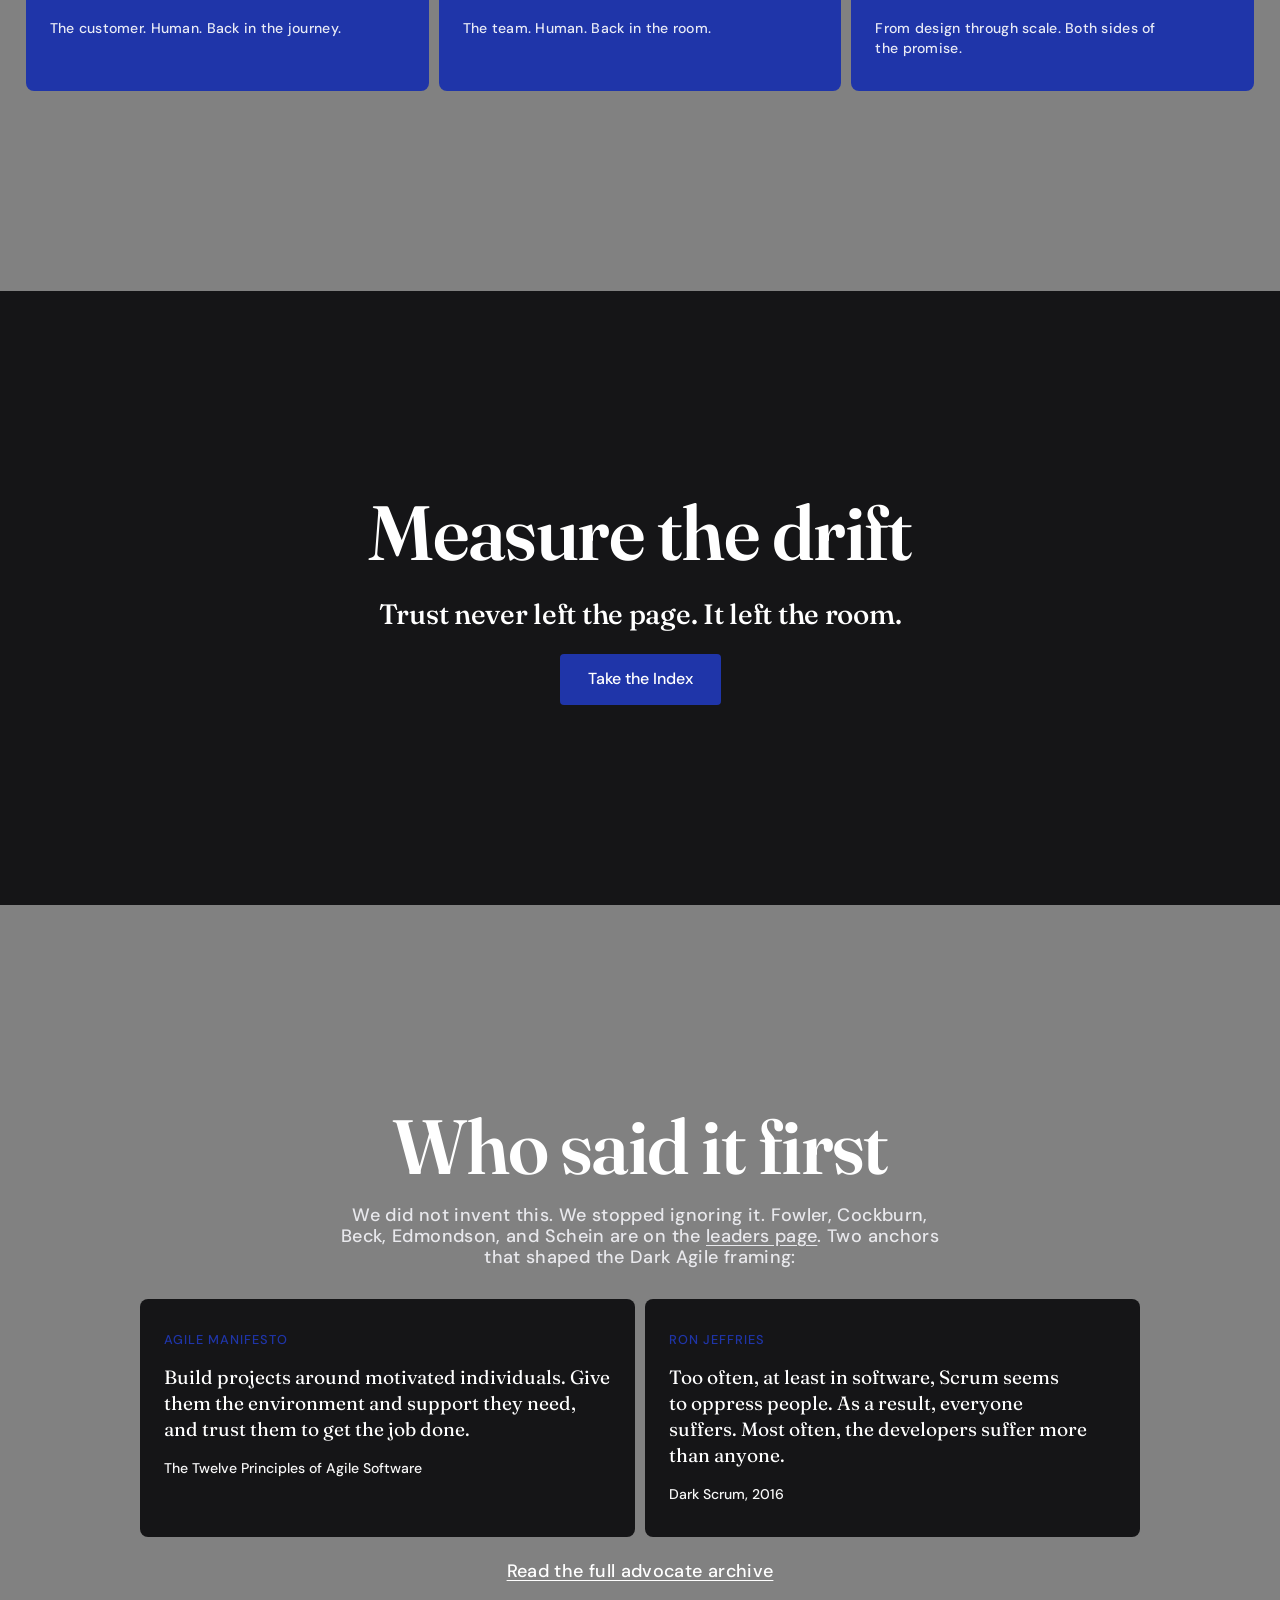
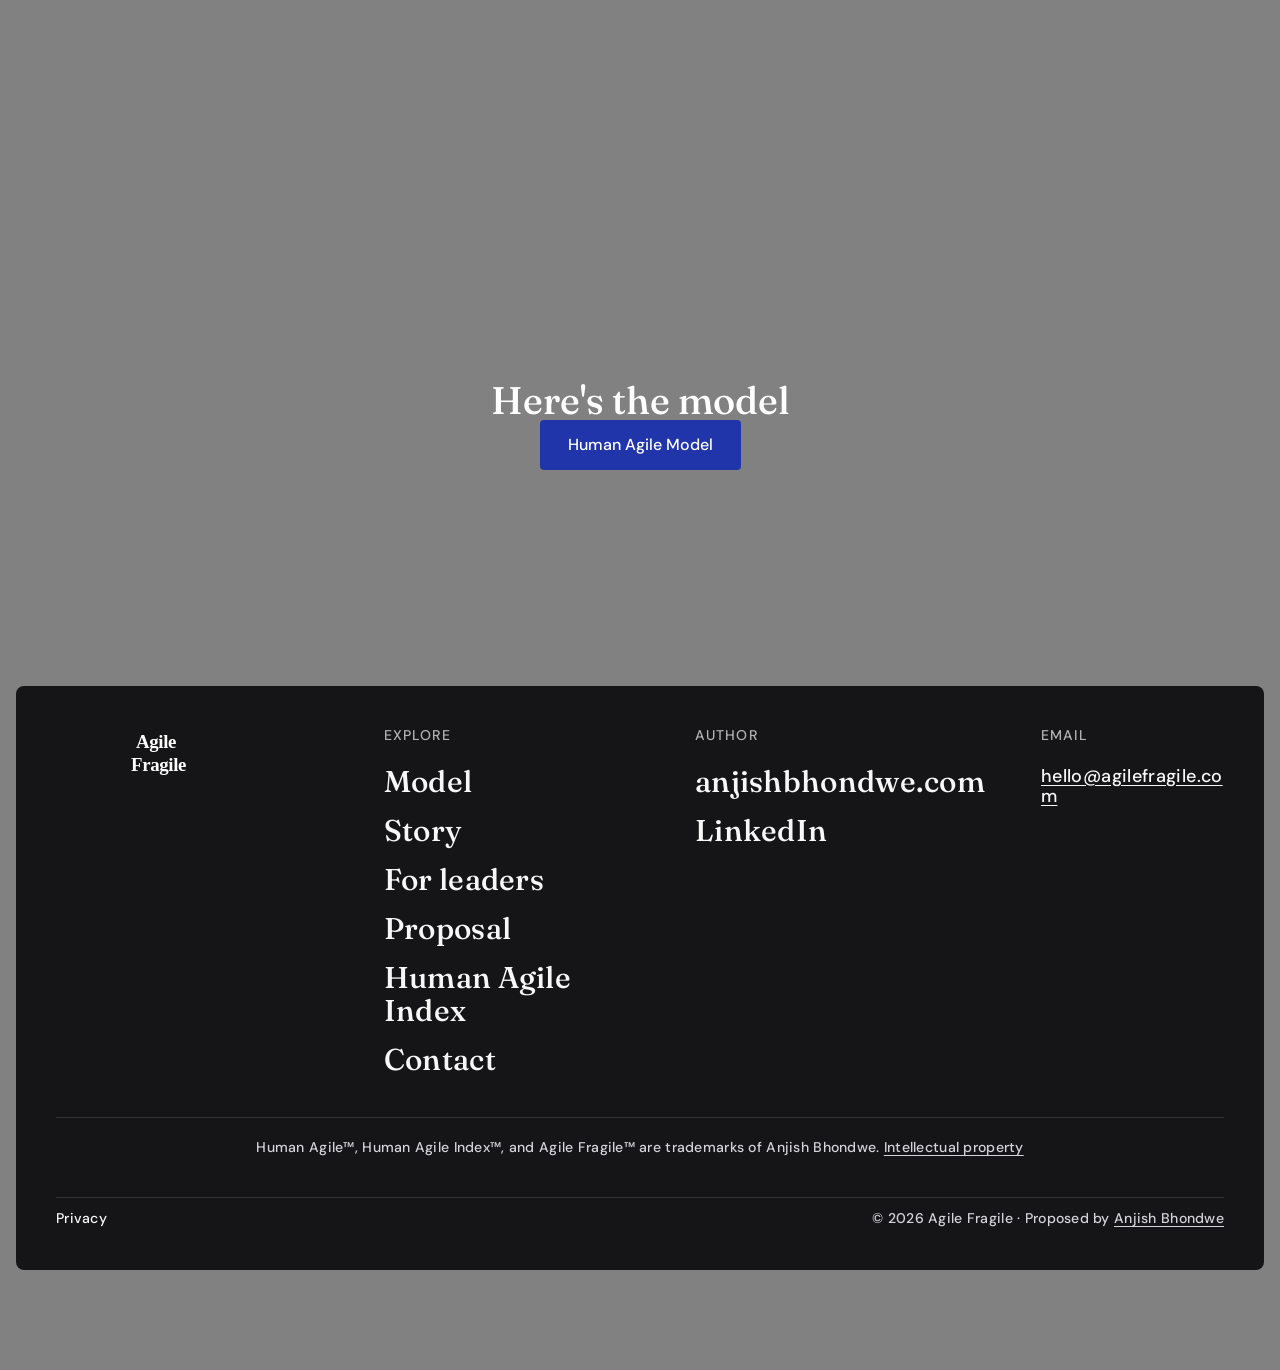
==== commit 3a4ba18b: "Reframe agile and AI as the transformation tabernacle Unify the narrative: agile without AI is incom" ====
--- a/about.html
+++ b/about.html
@@ -95,7 +95,7 @@
       <div class="contain concept-inner">
         <h2 class="t-h-3">Dark Agile</h2>
         <p class="thesis">People become headcount. Not humans who build, receive, or change.</p>
-        <p class="intro t-b-2">Jeffries called it Dark Scrum. At enterprise scale it is Dark Agile. Same disease, bigger dashboards. Field interviews also name <strong>forced agile</strong> (budget-dictated rollout) and <strong>fake agile</strong> (ceremony without belief). The same pattern shows up in AI adaptation: <strong>Dark AI</strong>, <strong>forced AI</strong>, and <strong>fake AI</strong>. <a href="/leaders.html#human-impact" class="text-link">See human impact mapping</a> or <a href="/model.html" style="text-decoration: underline;">the divide</a></p>
+        <p class="intro t-b-2">Jeffries called it Dark Scrum. At enterprise scale it is Dark Agile. Same disease, bigger dashboards. Field interviews also name <strong>forced agile</strong> (budget-dictated rollout) and <strong>fake agile</strong> (ceremony without belief). Under the transformation tabernacle, the AI face shows the same pattern: <strong>Dark AI</strong>, <strong>forced AI</strong>, and <strong>fake AI</strong>. Industries look fine on paper. Humans carry the negative impact. <a href="/leaders.html#human-impact" class="text-link">See human impact mapping</a> or <a href="/model.html" style="text-decoration: underline;">the divide</a></p>
       </div>
     </section>
 
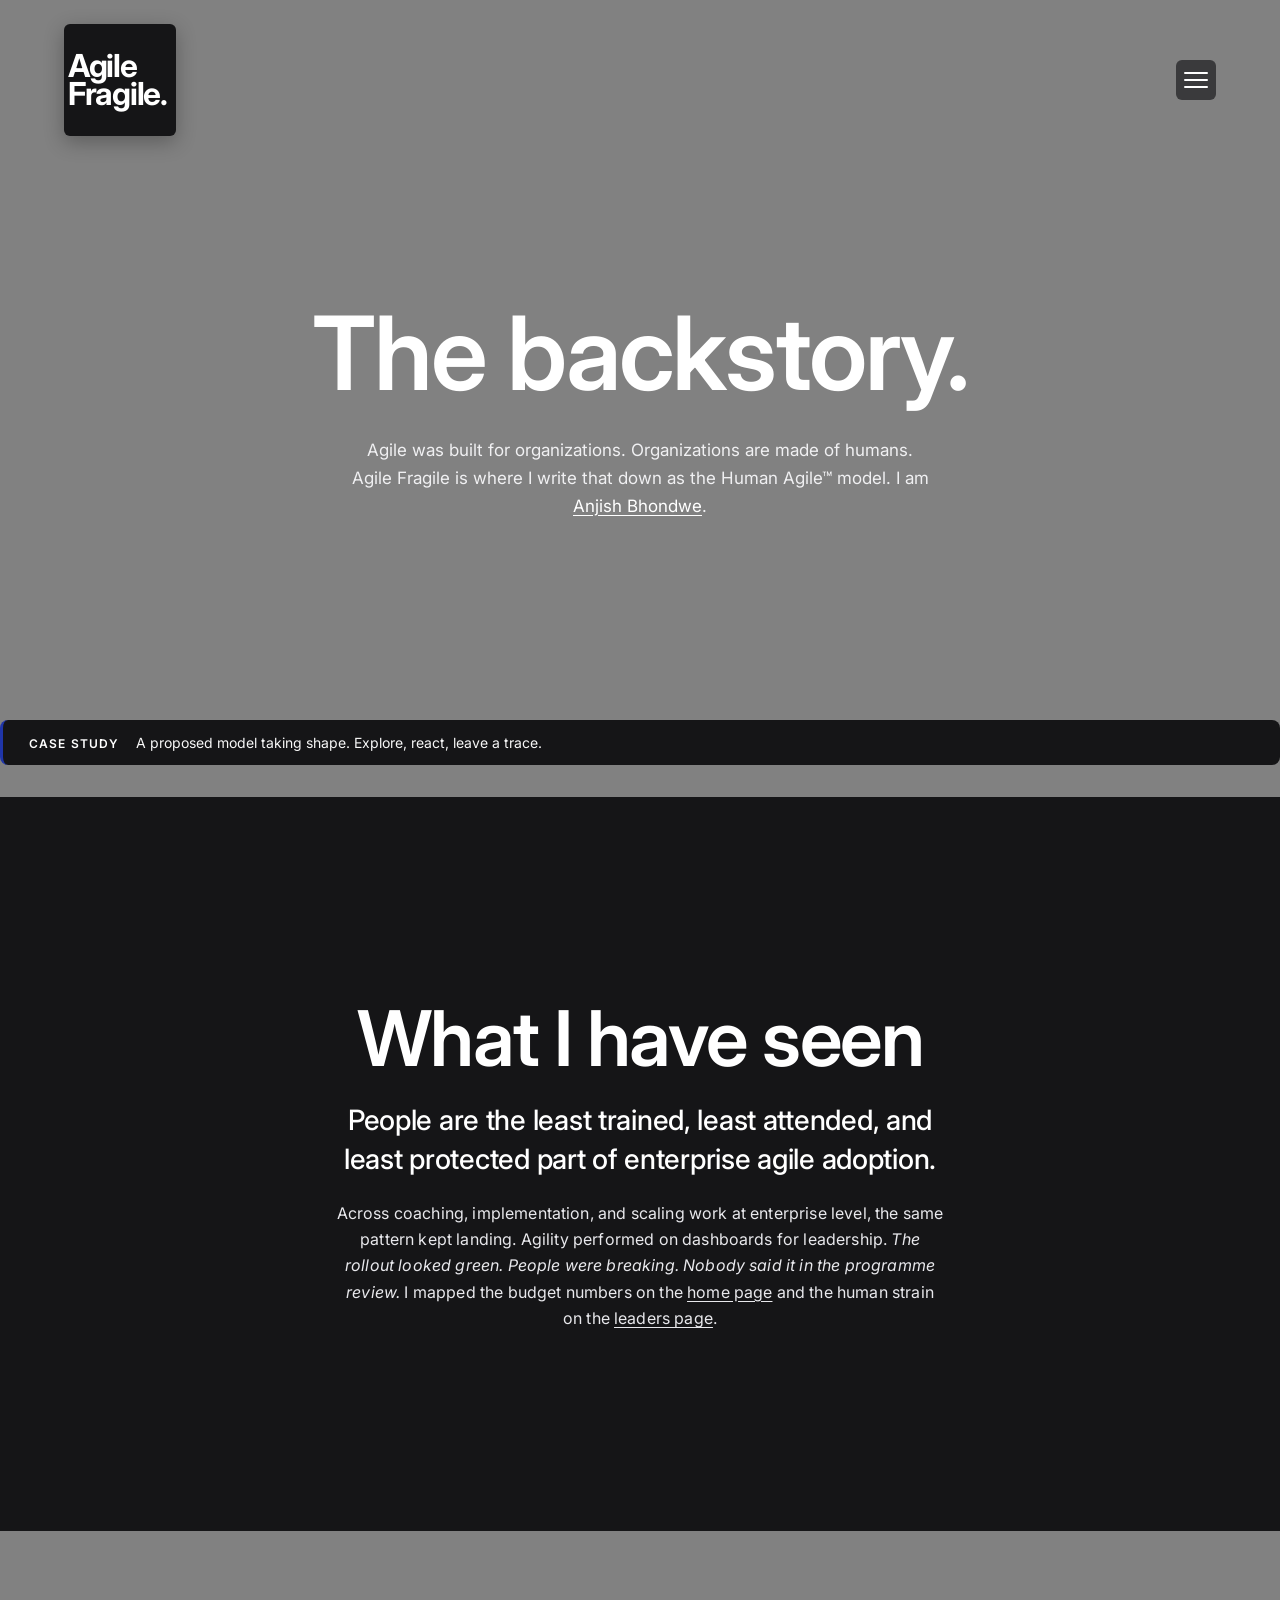
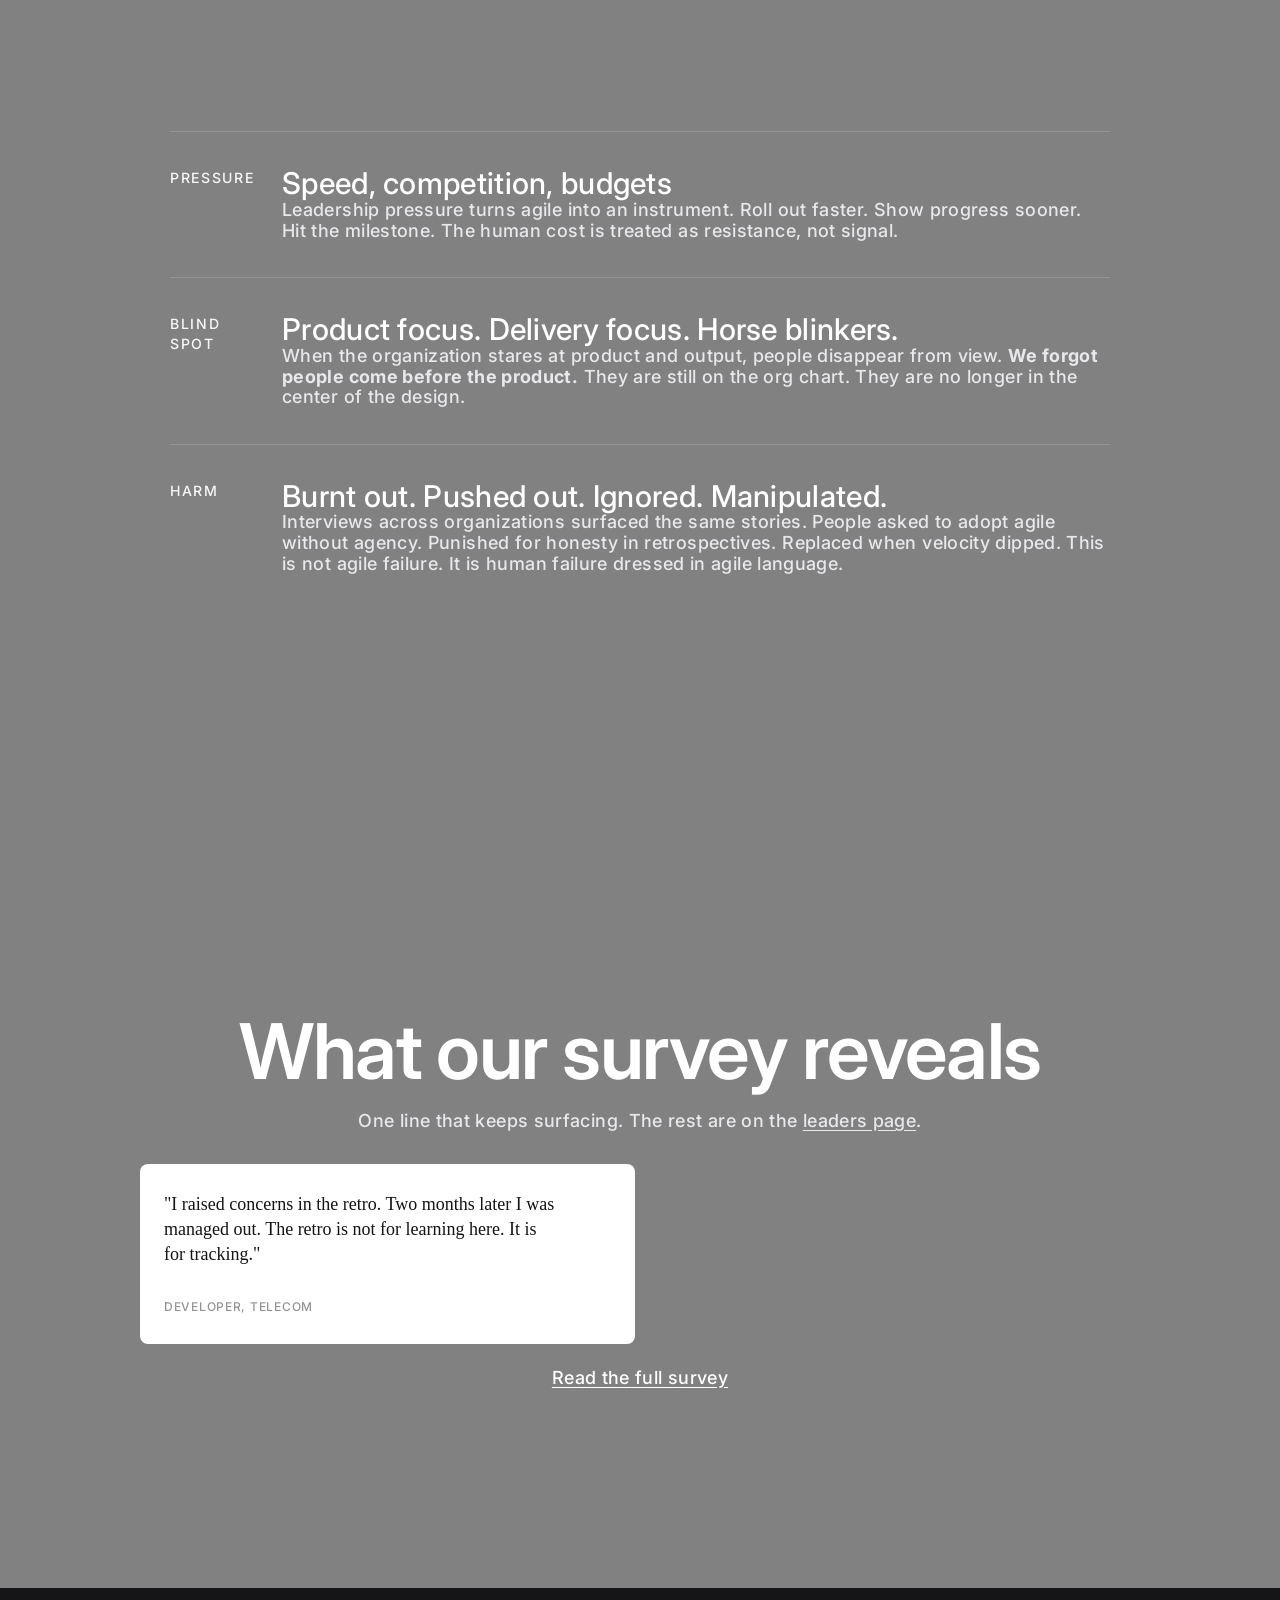
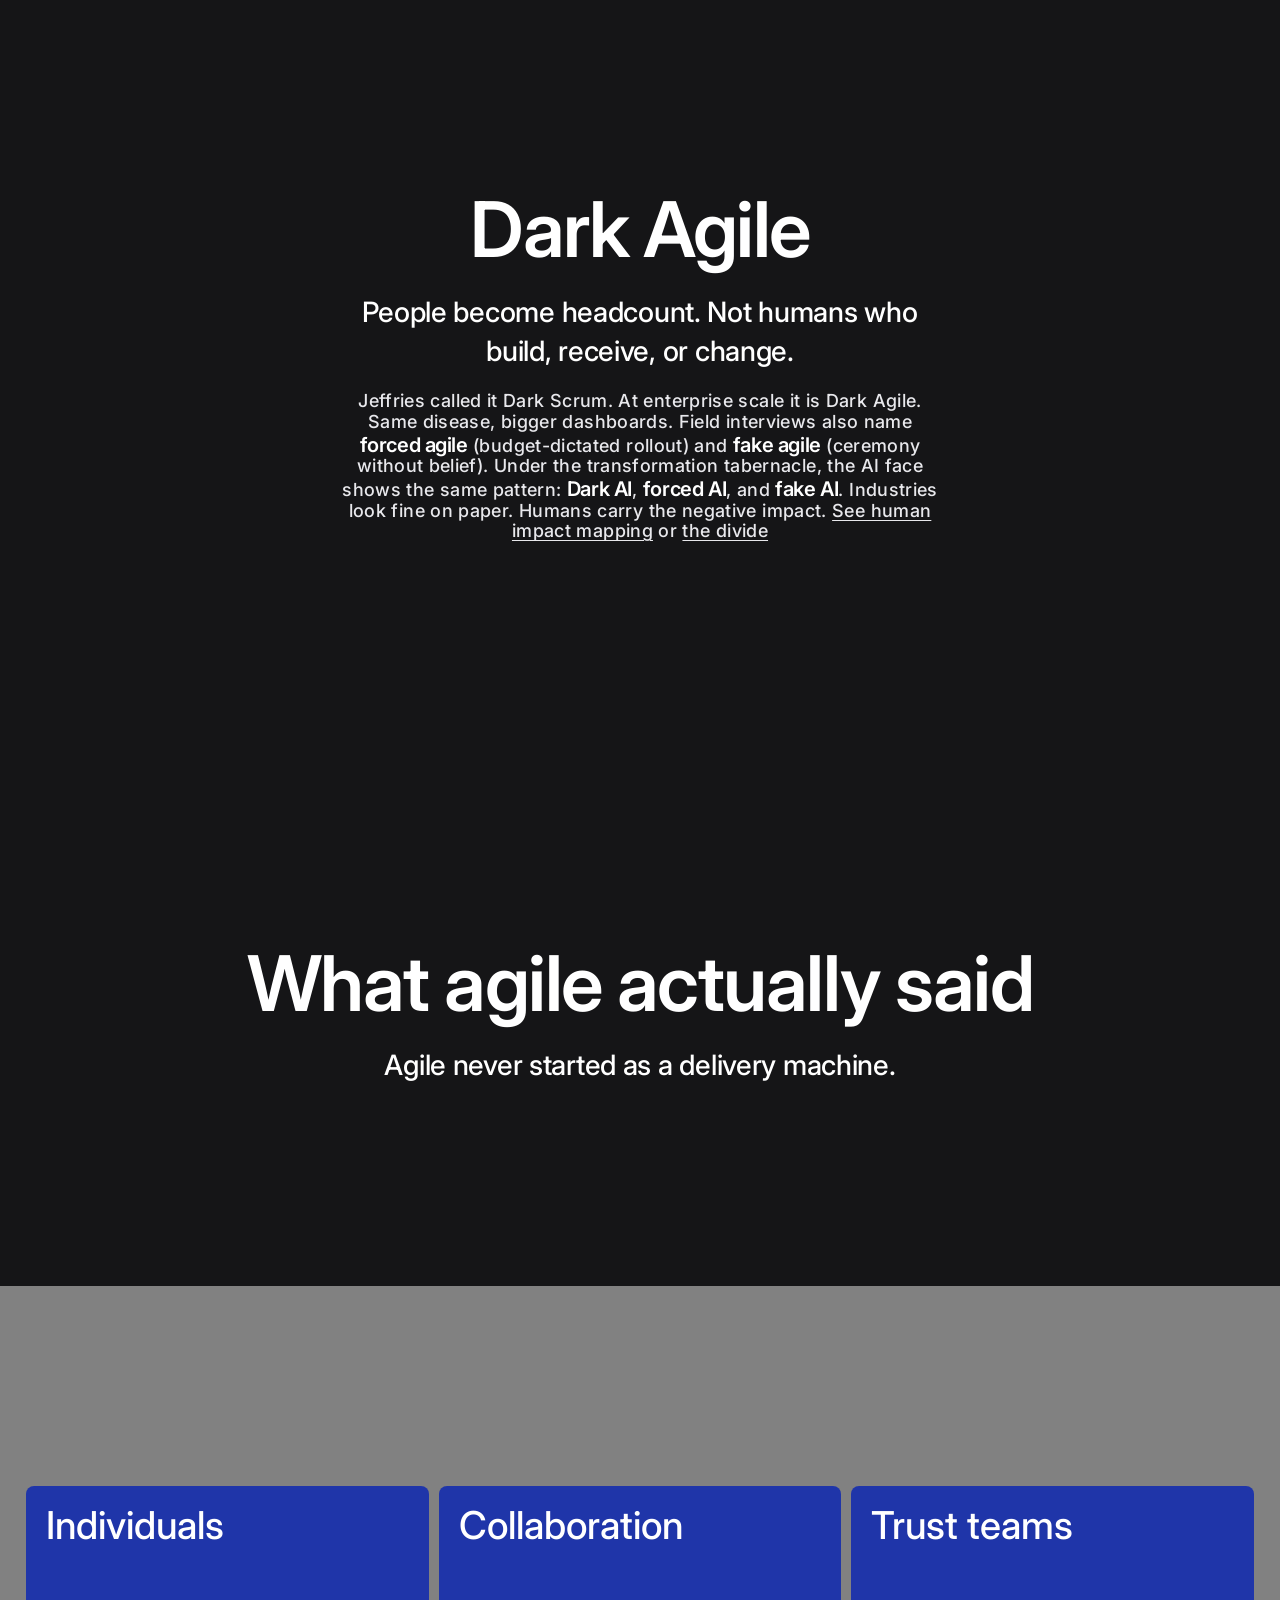
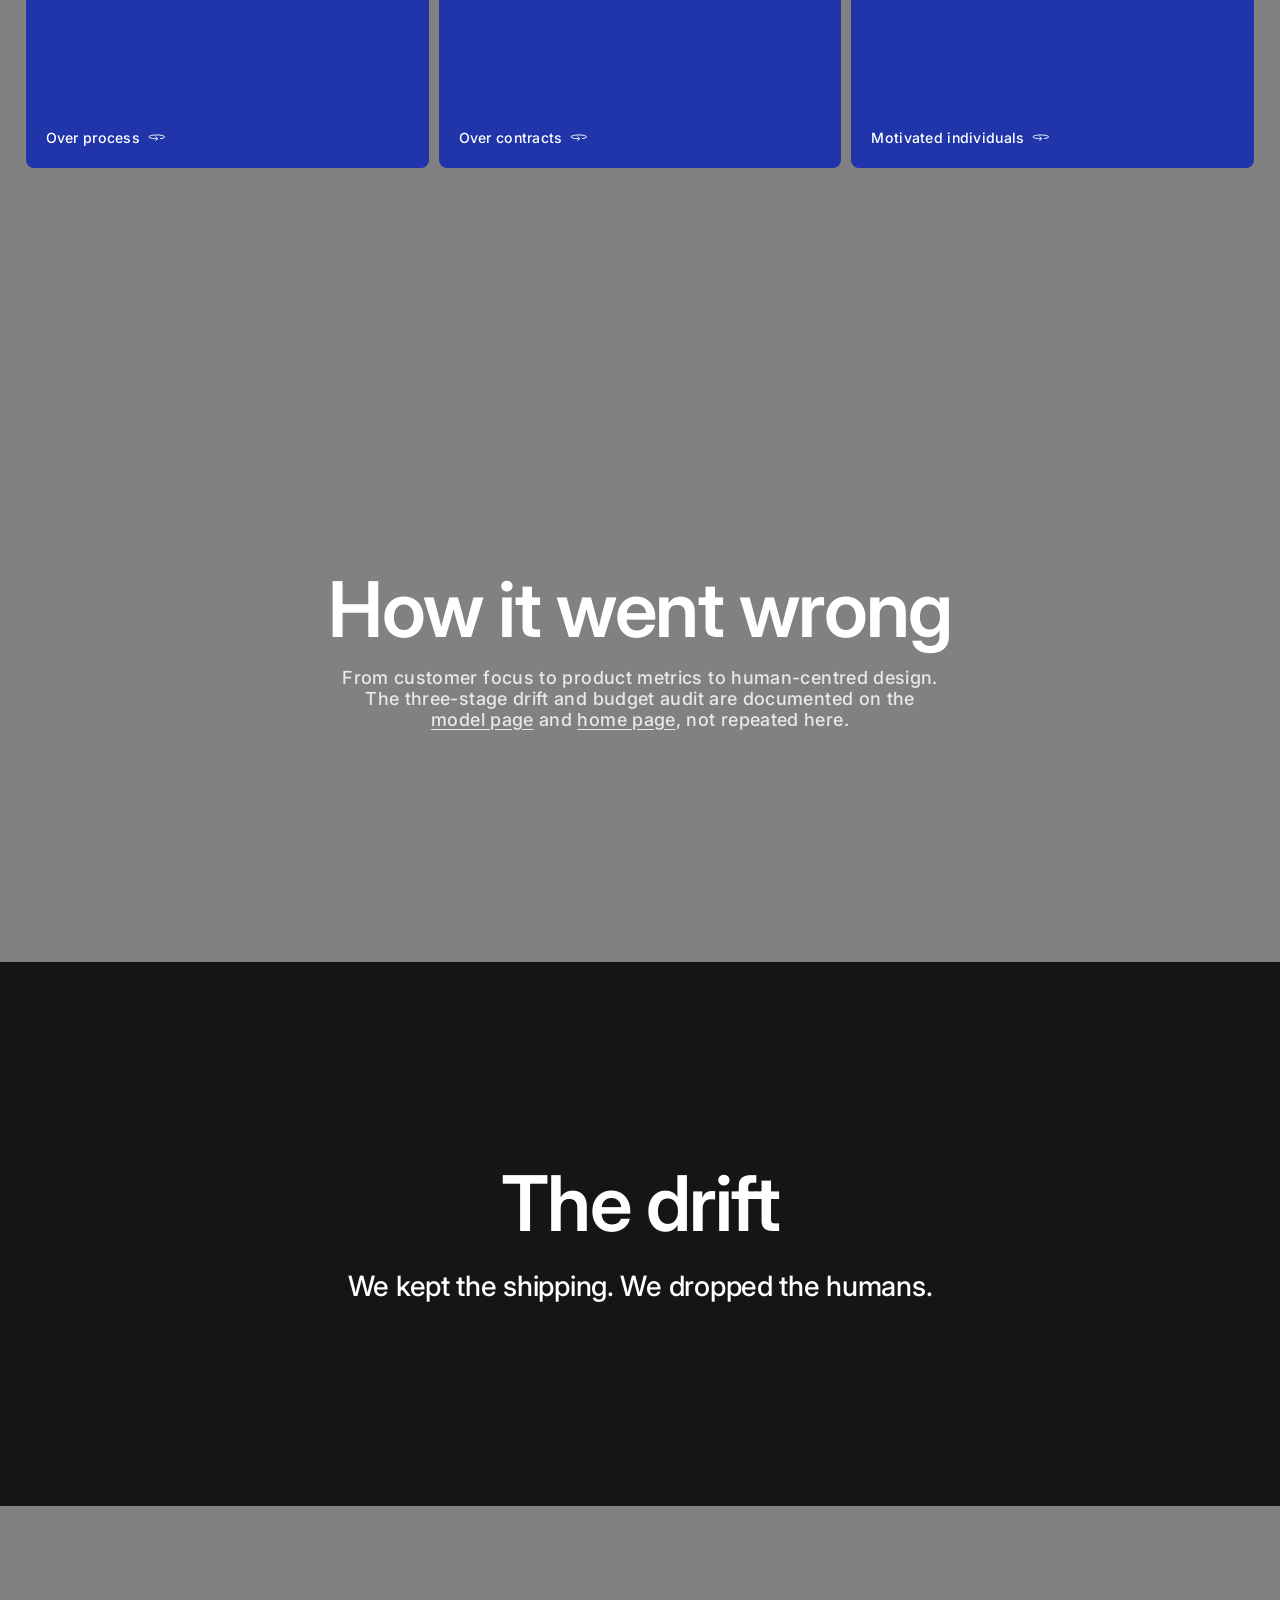
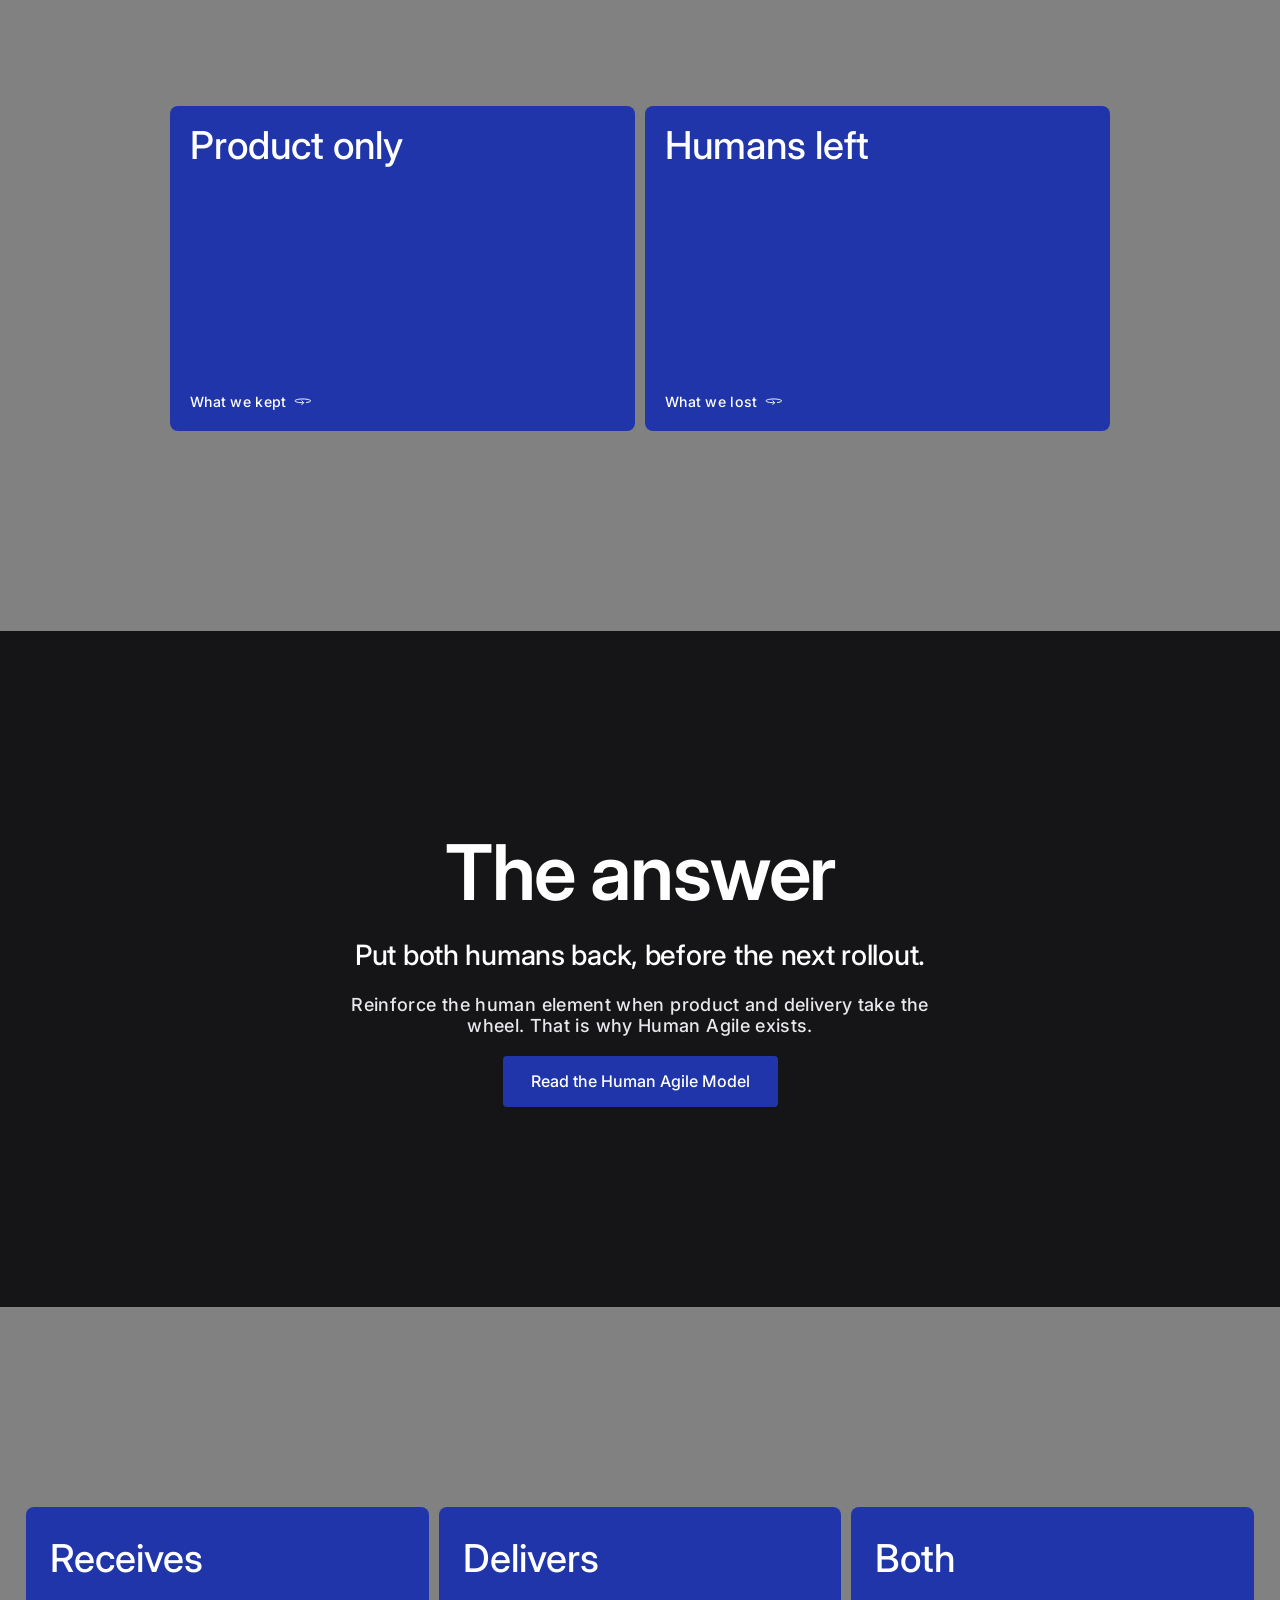
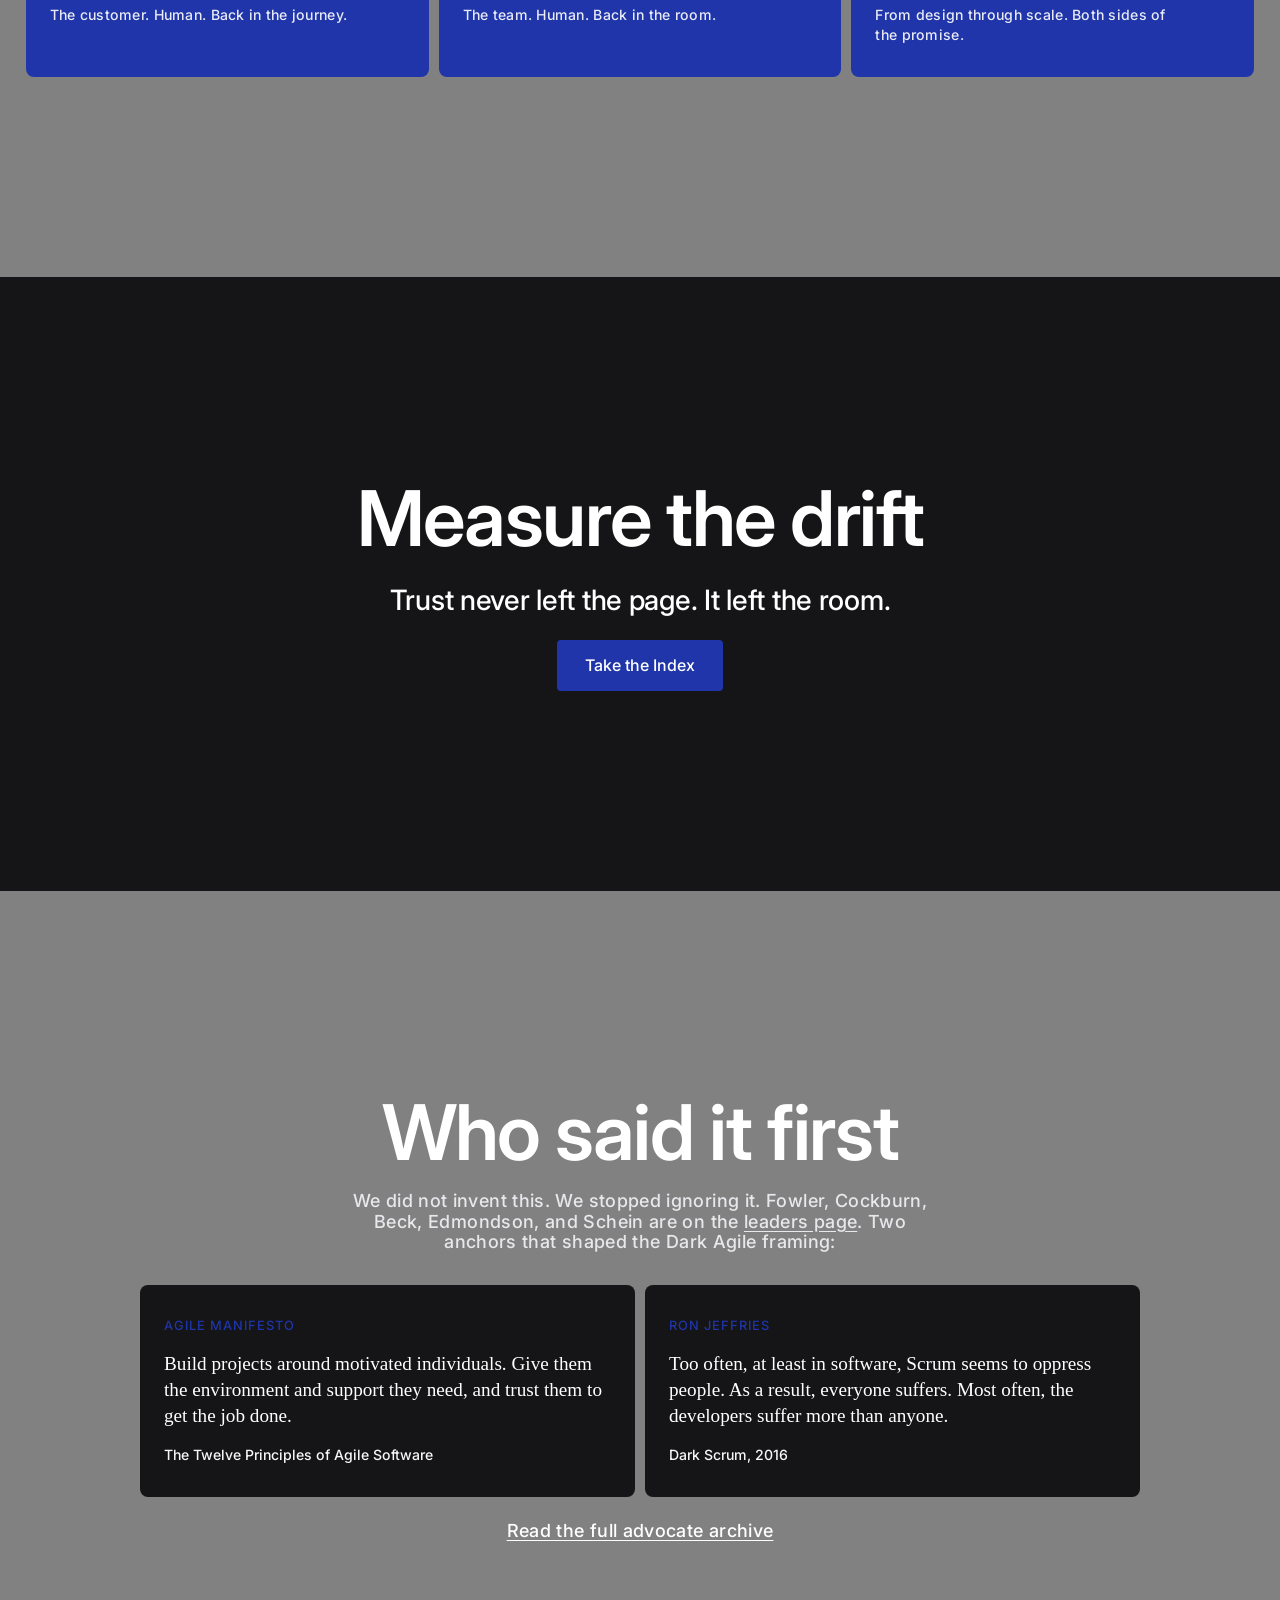
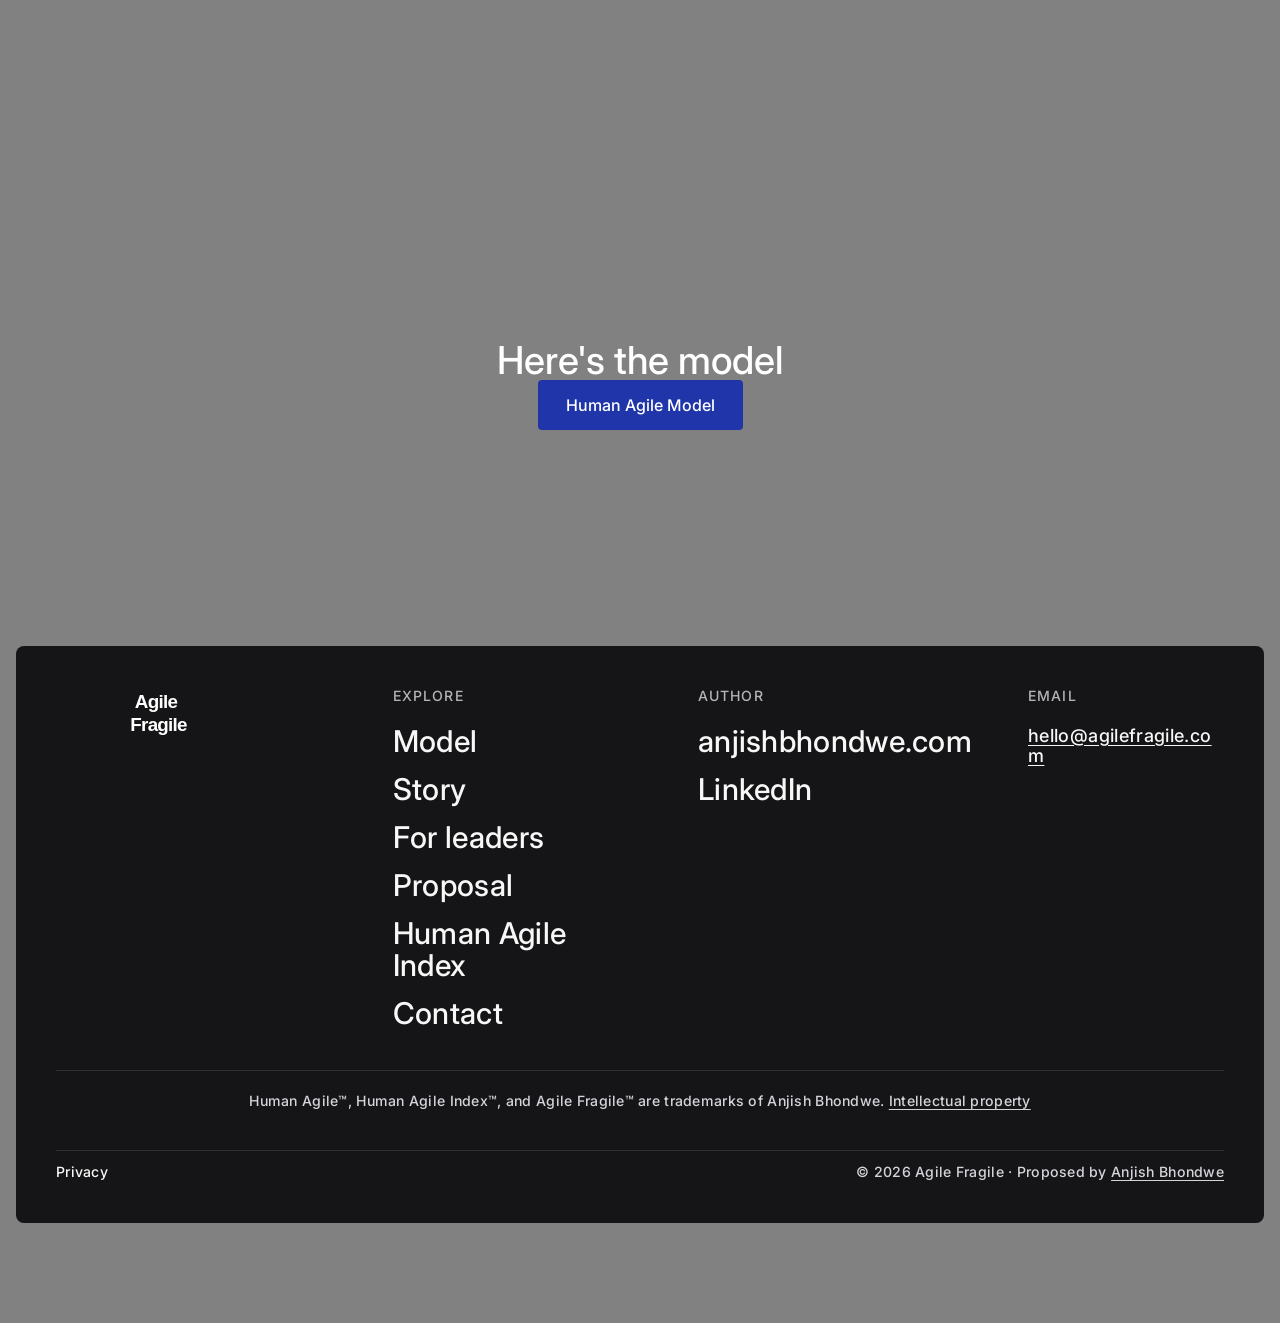
==== commit 643a8515: "Replace Fraunces and DM Sans with Inter brand typography Drop the common AI-template font pairing. U" ====
--- a/about.html
+++ b/about.html
@@ -11,7 +11,7 @@
   <link rel="apple-touch-icon" href="/assets/apple-touch-icon.png" sizes="180x180">
   <link rel="preconnect" href="https://fonts.googleapis.com">
   <link rel="preconnect" href="https://fonts.gstatic.com" crossorigin>
-  <link href="https://fonts.googleapis.com/css2?family=DM+Sans:ital,opsz,wght@0,9..40,400;0,9..40,500;0,9..40,600;0,9..40,700;1,9..40,400;1,9..40,500&family=Fraunces:ital,opsz,wght@0,9..144,500;0,9..144,600;0,9..144,700;1,9..144,500;1,9..144,600;1,9..144,700&display=swap" rel="stylesheet">
+  <link href="https://fonts.googleapis.com/css2?family=Inter:ital,opsz,wght@0,14..32,400;0,14..32,500;0,14..32,600;0,14..32,700;1,14..32,400;1,14..32,500&display=swap" rel="stylesheet">
   <link rel="stylesheet" href="/assets/site.css">
 </head>
 <body>
--- a/assets/site.css
+++ b/assets/site.css
@@ -13,8 +13,9 @@
   --contain: max(2vw, 10px);
   --block: 50px;
   --section: 100px;
-  --font-serif: "Fraunces", Georgia, serif;
-  --font-sans: "DM Sans", system-ui, sans-serif;
+  --font-sans: "Inter", -apple-system, BlinkMacSystemFont, "Segoe UI", sans-serif;
+  --font-serif: "Inter", -apple-system, BlinkMacSystemFont, "Segoe UI", sans-serif;
+  --font-quote: Georgia, "Times New Roman", Times, serif;
   --header-top: 12px;
   --header-inset: 16px;
   --logo-width: 168px;
@@ -434,6 +435,114 @@
 .concept-inner .intro,
 .concept-inner .body-copy { color: var(--text-secondary); }
 
+.concept-inner--prose {
+  align-items: flex-start;
+  text-align: left;
+}
+.concept-inner--prose > .t-h-3 {
+  width: 100%;
+  max-width: 38rem;
+}
+.concept-inner--prose .contrast-grid {
+  width: 100%;
+  margin-top: 1.25rem;
+  margin-inline: 0;
+}
+
+.hf-foundations-section {
+  padding-block: var(--section);
+}
+.hf-foundations-layout {
+  display: flex;
+  flex-direction: column;
+  gap: clamp(28px, 4vw, 48px);
+}
+.hf-foundations-header {
+  max-width: 38rem;
+  text-align: left;
+  display: flex;
+  flex-direction: column;
+  gap: 16px;
+}
+.hf-foundations-footer {
+  max-width: 38rem;
+  text-align: left;
+}
+.hf-showcase {
+  width: 100%;
+  max-width: 1000px;
+  margin-inline: auto;
+  text-align: left;
+}
+.hf-showcase-stage {
+  border-radius: 14px;
+  overflow: hidden;
+  box-shadow: 0 24px 64px rgba(0, 0, 0, 0.35);
+  border: 1px solid rgba(255, 255, 255, 0.08);
+}
+.hf-showcase-stage img,
+.hf-showcase-stage svg,
+.hf-showcase-stage object,
+.hf-showcase-svg {
+  width: 100%;
+  height: auto;
+  display: block;
+}
+.hf-showcase-key {
+  display: grid;
+  grid-template-columns: 1fr;
+  gap: 10px;
+  margin-top: clamp(16px, 3vw, 24px);
+}
+@media (min-width: 768px) {
+  .hf-showcase-key { grid-template-columns: repeat(3, 1fr); }
+}
+.hf-showcase-key-item {
+  background: rgba(255, 255, 255, 0.04);
+  border: 1px solid rgba(255, 255, 255, 0.12);
+  border-radius: 8px;
+  padding: 20px 22px;
+  display: flex;
+  flex-direction: column;
+  gap: 8px;
+}
+.hf-showcase-key-item--gate {
+  background: rgba(31, 53, 169, 0.22);
+  border-color: rgba(255, 255, 255, 0.22);
+}
+.hf-showcase-key-item p { color: var(--text-secondary); text-wrap: pretty; }
+.hf-showcase-caption {
+  margin-top: clamp(16px, 3vw, 24px);
+  color: var(--text-on-page);
+  text-wrap: pretty;
+  max-width: 52rem;
+}
+.hf-showcase-downloads {
+  margin-top: 12px;
+  color: var(--text-secondary);
+}
+.hf-showcase-downloads a.text-link {
+  color: var(--white);
+  text-decoration: underline;
+  text-underline-offset: 3px;
+}
+
+.prose-section {
+  max-width: 38rem;
+  margin-inline: 0;
+  text-align: left;
+}
+.prose-section .t-h-3 {
+  margin-bottom: 1.25rem;
+}
+.prose-section .intro + .intro {
+  margin-top: 1rem;
+}
+.prose-follow {
+  margin-top: 1.25rem;
+  color: var(--gray-light);
+}
+
 .story-prose {
   width: 100%;
   max-width: 38rem;
@@ -514,7 +623,7 @@
   gap: 16px;
 }
 .quote-card blockquote {
-  font: 400 clamp(18px, 1.5vw, 24px) / 1.35 var(--font-serif);
+  font: 400 clamp(18px, 1.5vw, 24px) / 1.35 var(--font-quote);
   color: var(--white);
   text-wrap: pretty;
 }
@@ -1267,7 +1376,7 @@
   min-height: 180px;
 }
 .voice-card blockquote {
-  font: 400 clamp(18px, 1.4vw, 22px) / 1.4 var(--font-serif);
+  font: 400 clamp(18px, 1.4vw, 22px) / 1.4 var(--font-quote);
   text-wrap: pretty;
   flex: 1;
 }
@@ -2060,6 +2169,11 @@
   background: var(--accent);
 }
 
+.model-proposal-cta {
+  justify-content: center;
+  margin-top: clamp(24px, 4vw, 40px);
+}
+
 /* Human impact bar charts (leaders page) */
 .impact-layout {
   max-width: 1000px;
@@ -2069,16 +2183,6 @@
   gap: clamp(24px, 4vw, 36px);
 }
 
-.impact-lead {
-  max-width: 38rem;
-  margin: 0 auto;
-  text-align: center;
-  text-wrap: pretty;
-}
-.impact-lead a.text-link {
-  color: var(--white);
-}
-
 .impact-angle {
   display: flex;
   flex-direction: column;
@@ -2091,13 +2195,13 @@
   padding-top: 0;
 }
 .impact-angle-title {
-  text-align: center;
+  text-align: left;
   margin: 0;
 }
 .impact-angle-lead {
-  max-width: 38rem;
-  margin: 0 auto;
-  text-align: center;
+  max-width: none;
+  margin: 0;
+  text-align: left;
   text-wrap: pretty;
 }
 
@@ -2887,9 +2991,9 @@
   margin: 0;
   text-align: left;
   color: var(--white);
-  font-family: var(--font-serif);
-  font-weight: 600;
-  letter-spacing: -0.02em;
+  font-family: var(--font-sans);
+  font-weight: 700;
+  letter-spacing: -0.04em;
   line-height: 0.88;
 }
 
